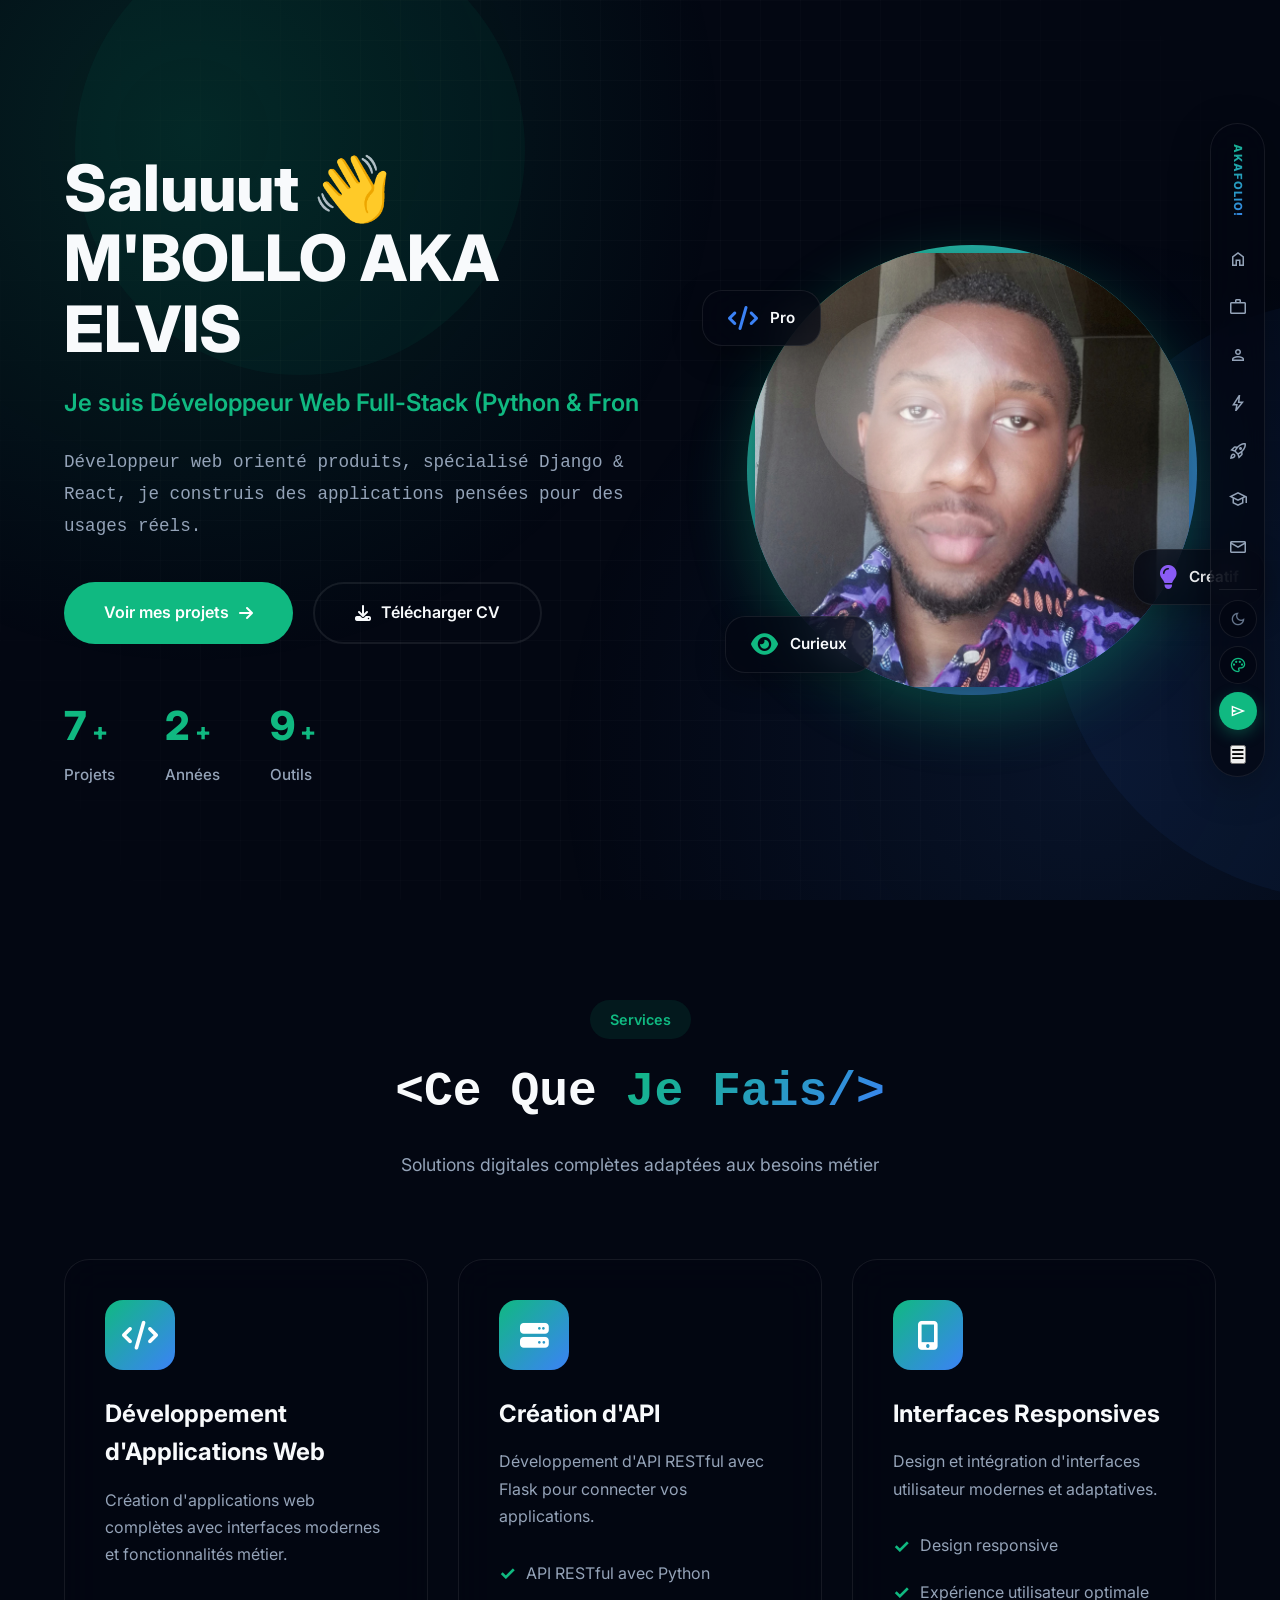
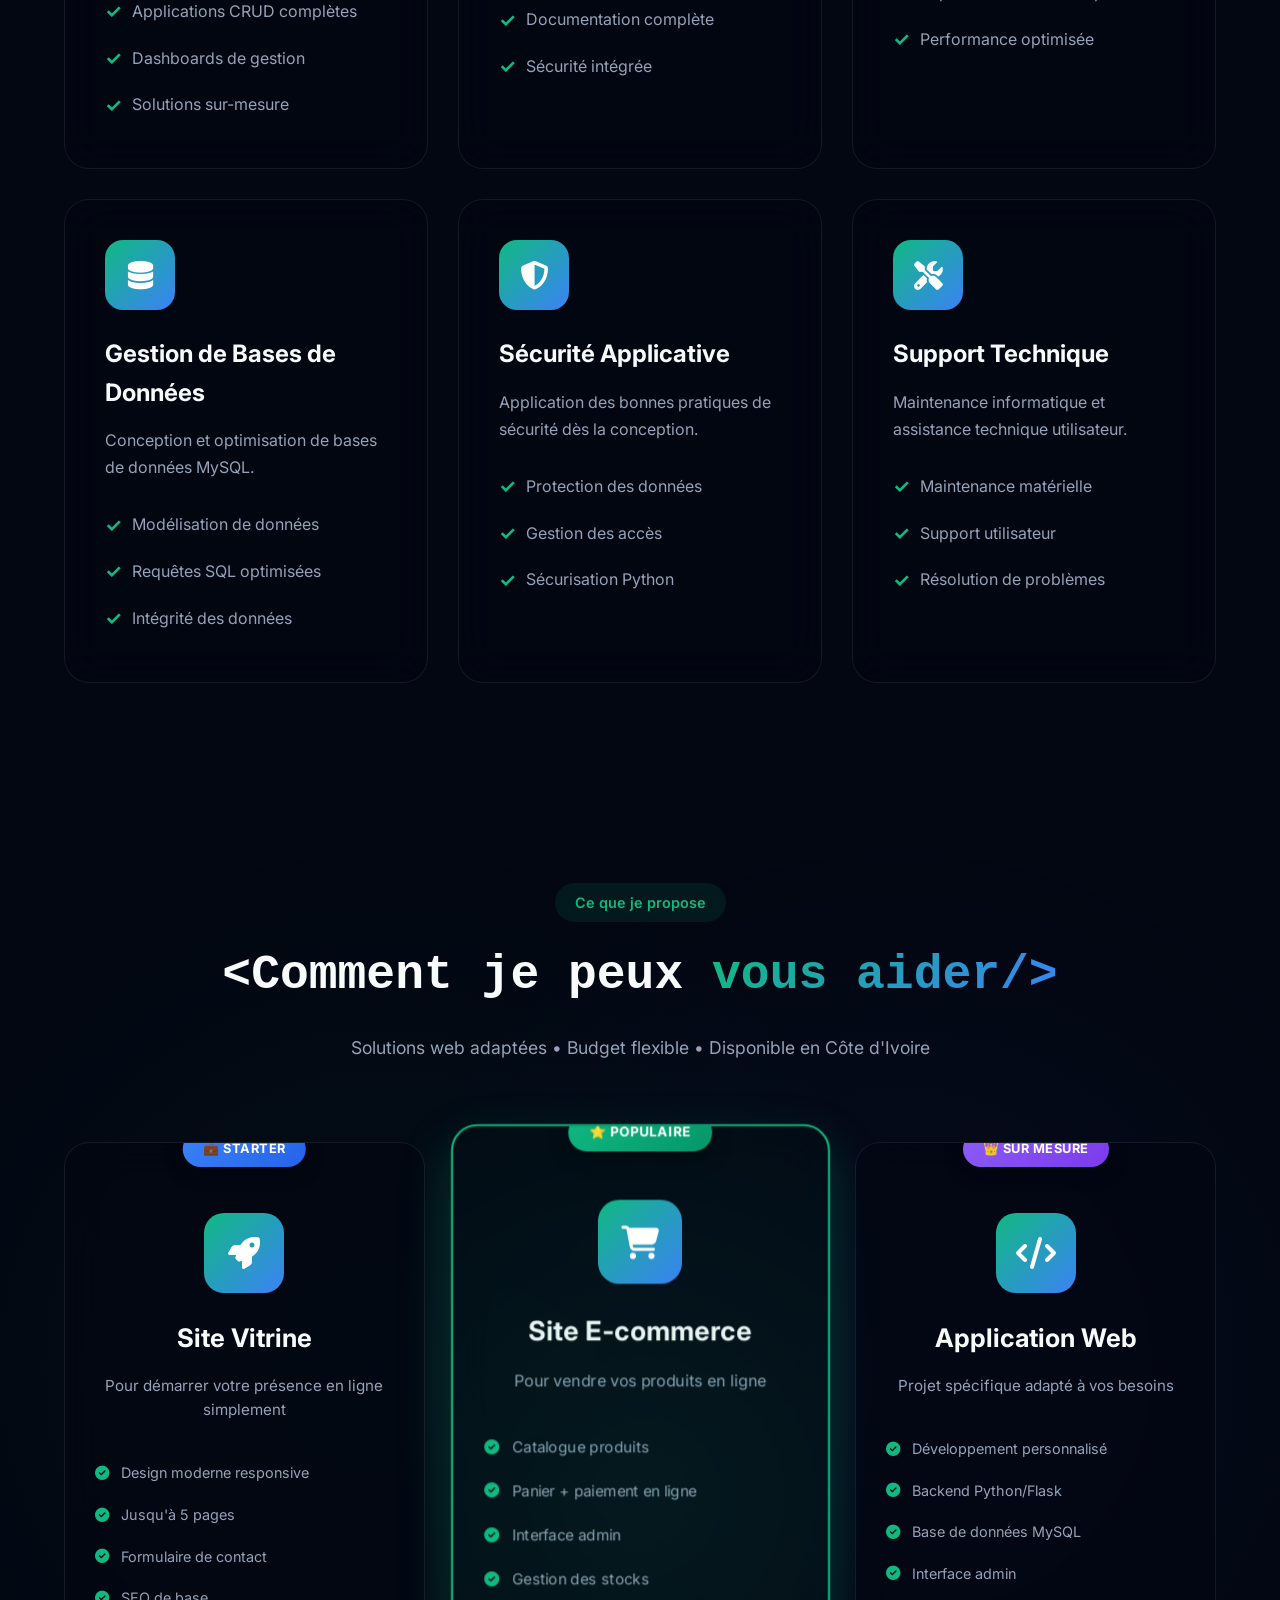
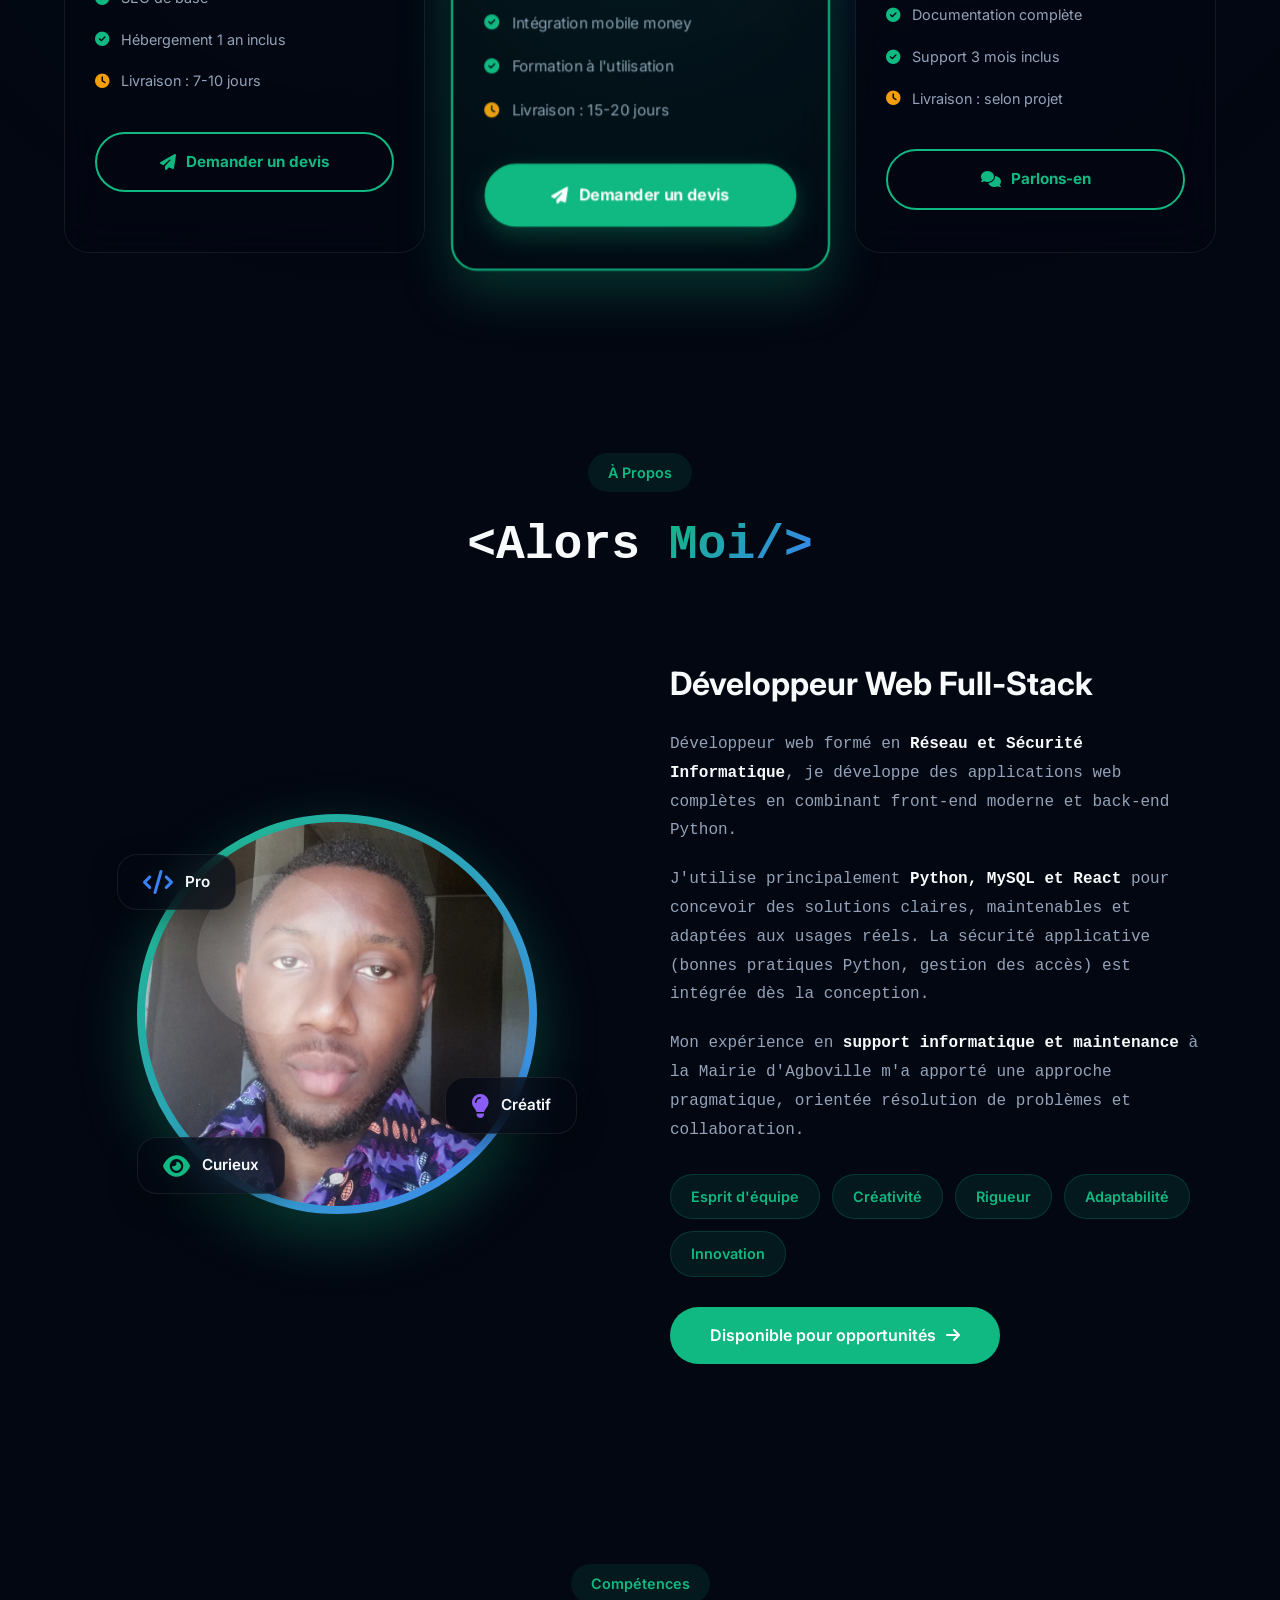
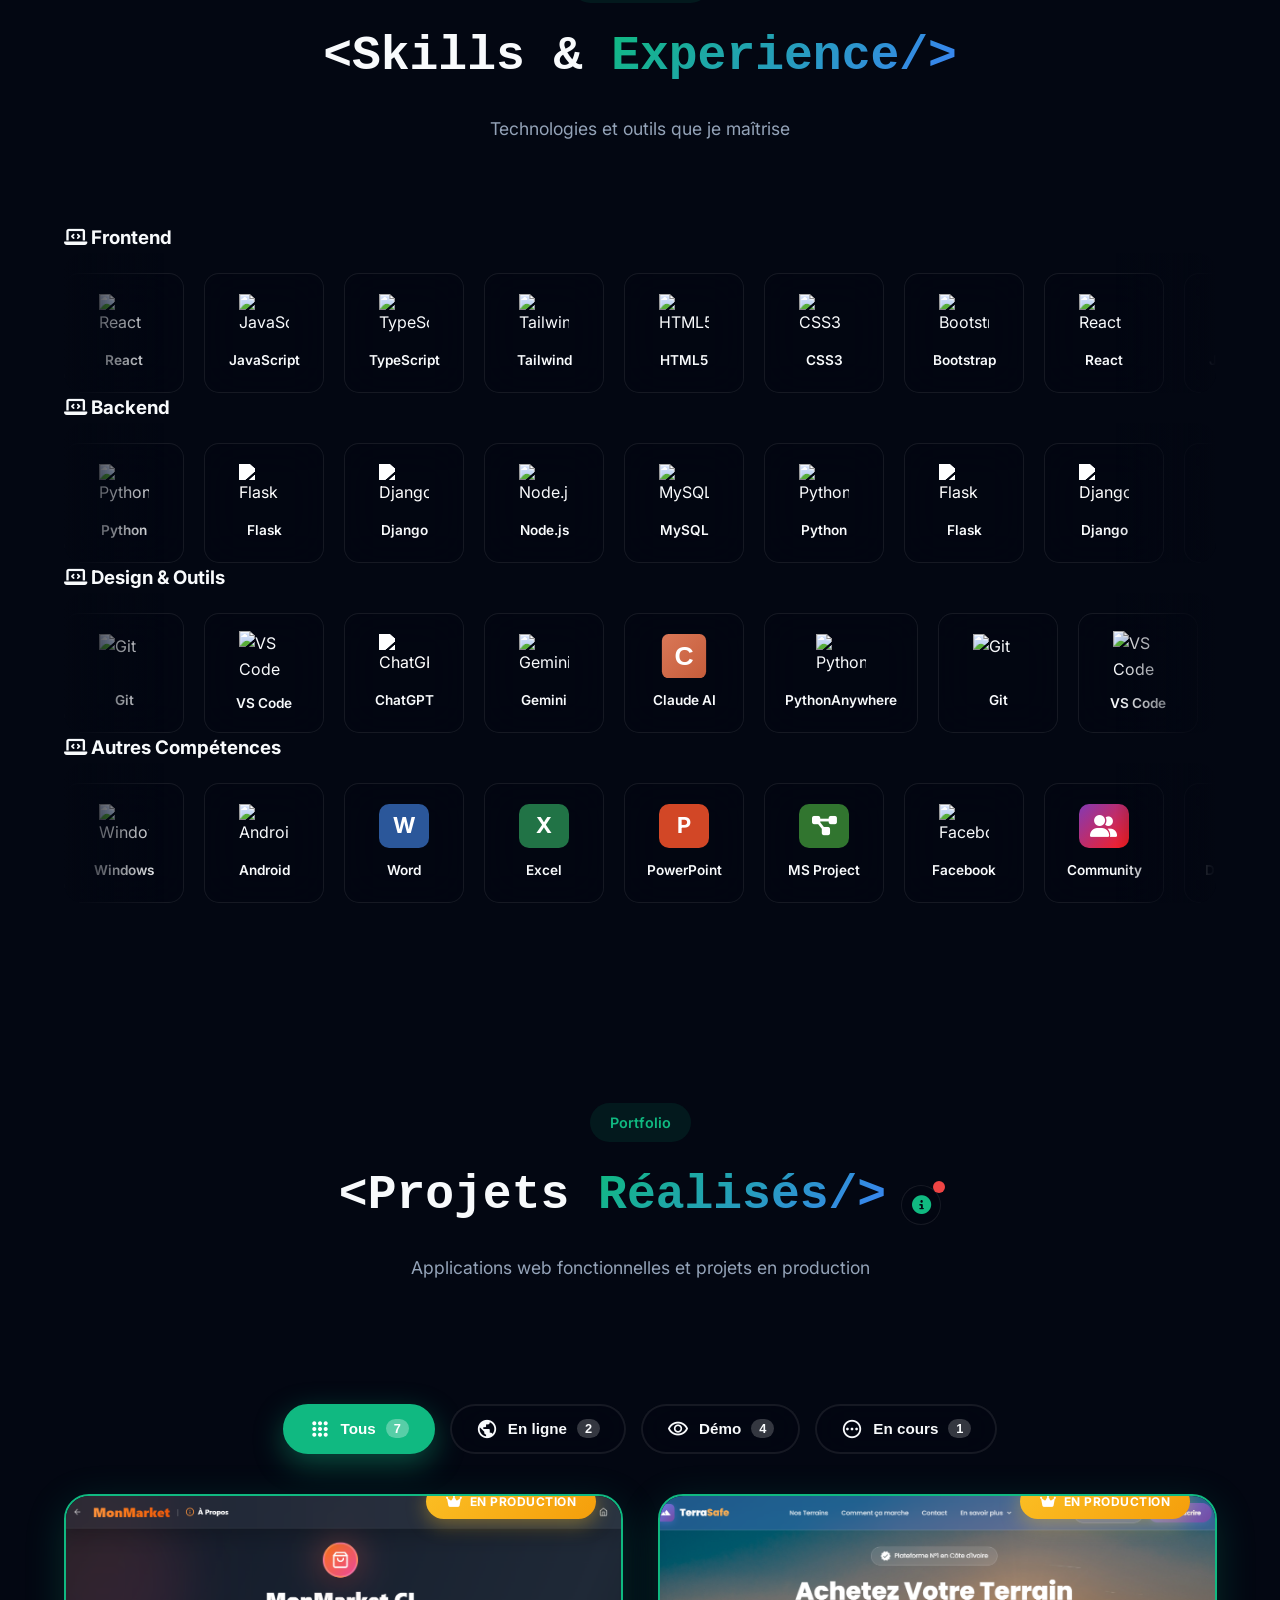
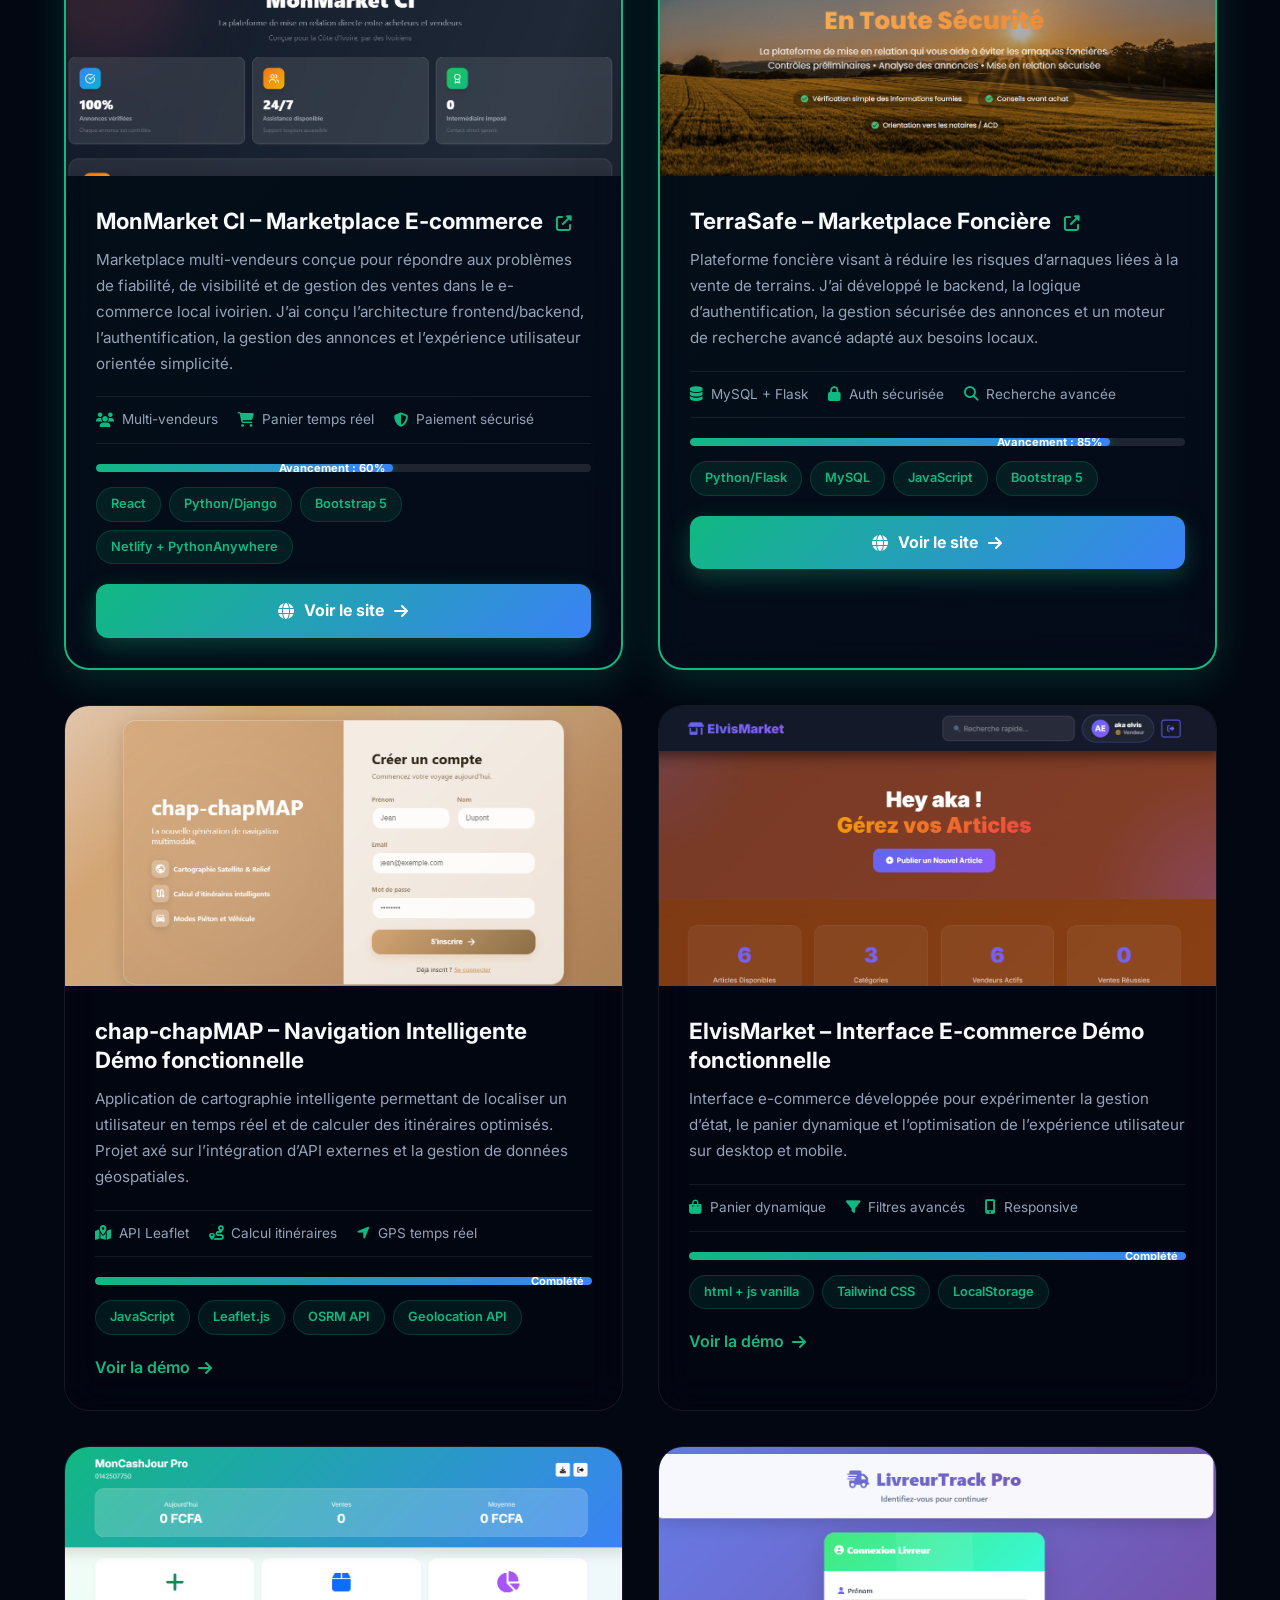
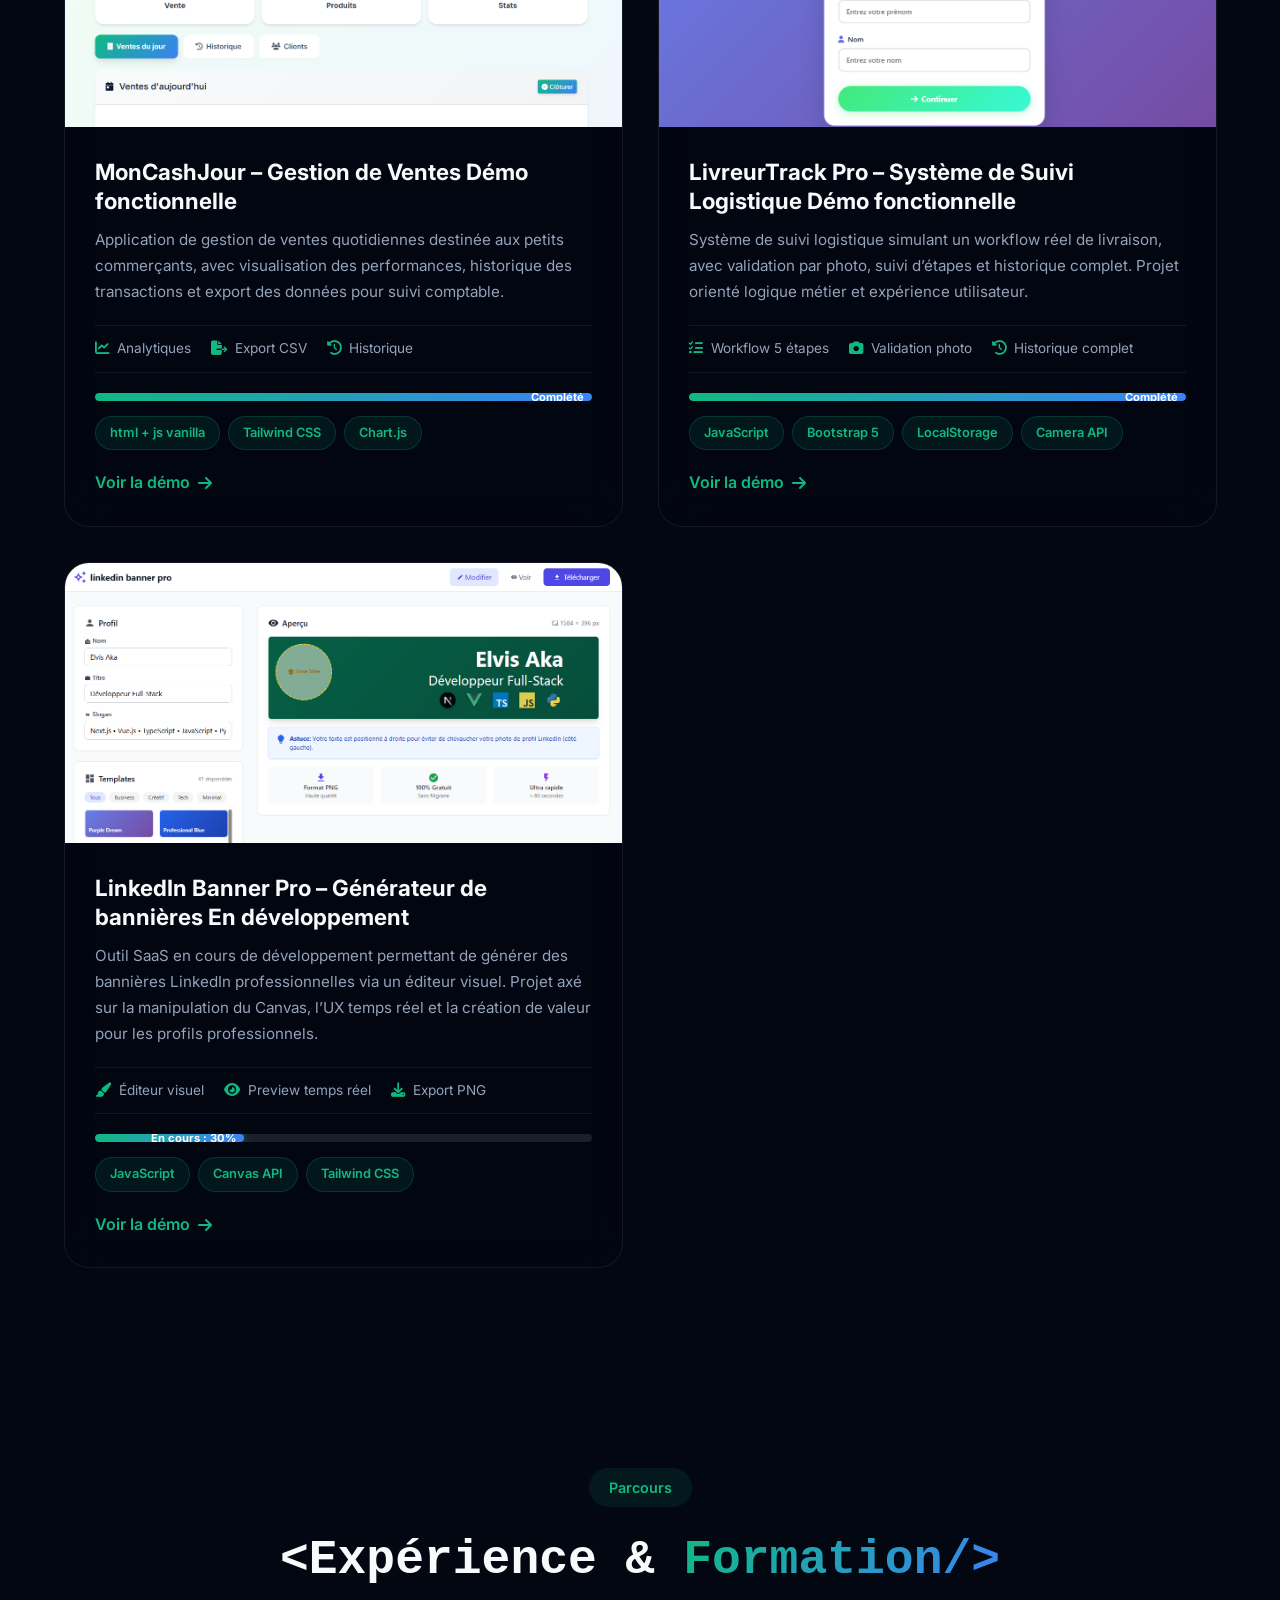
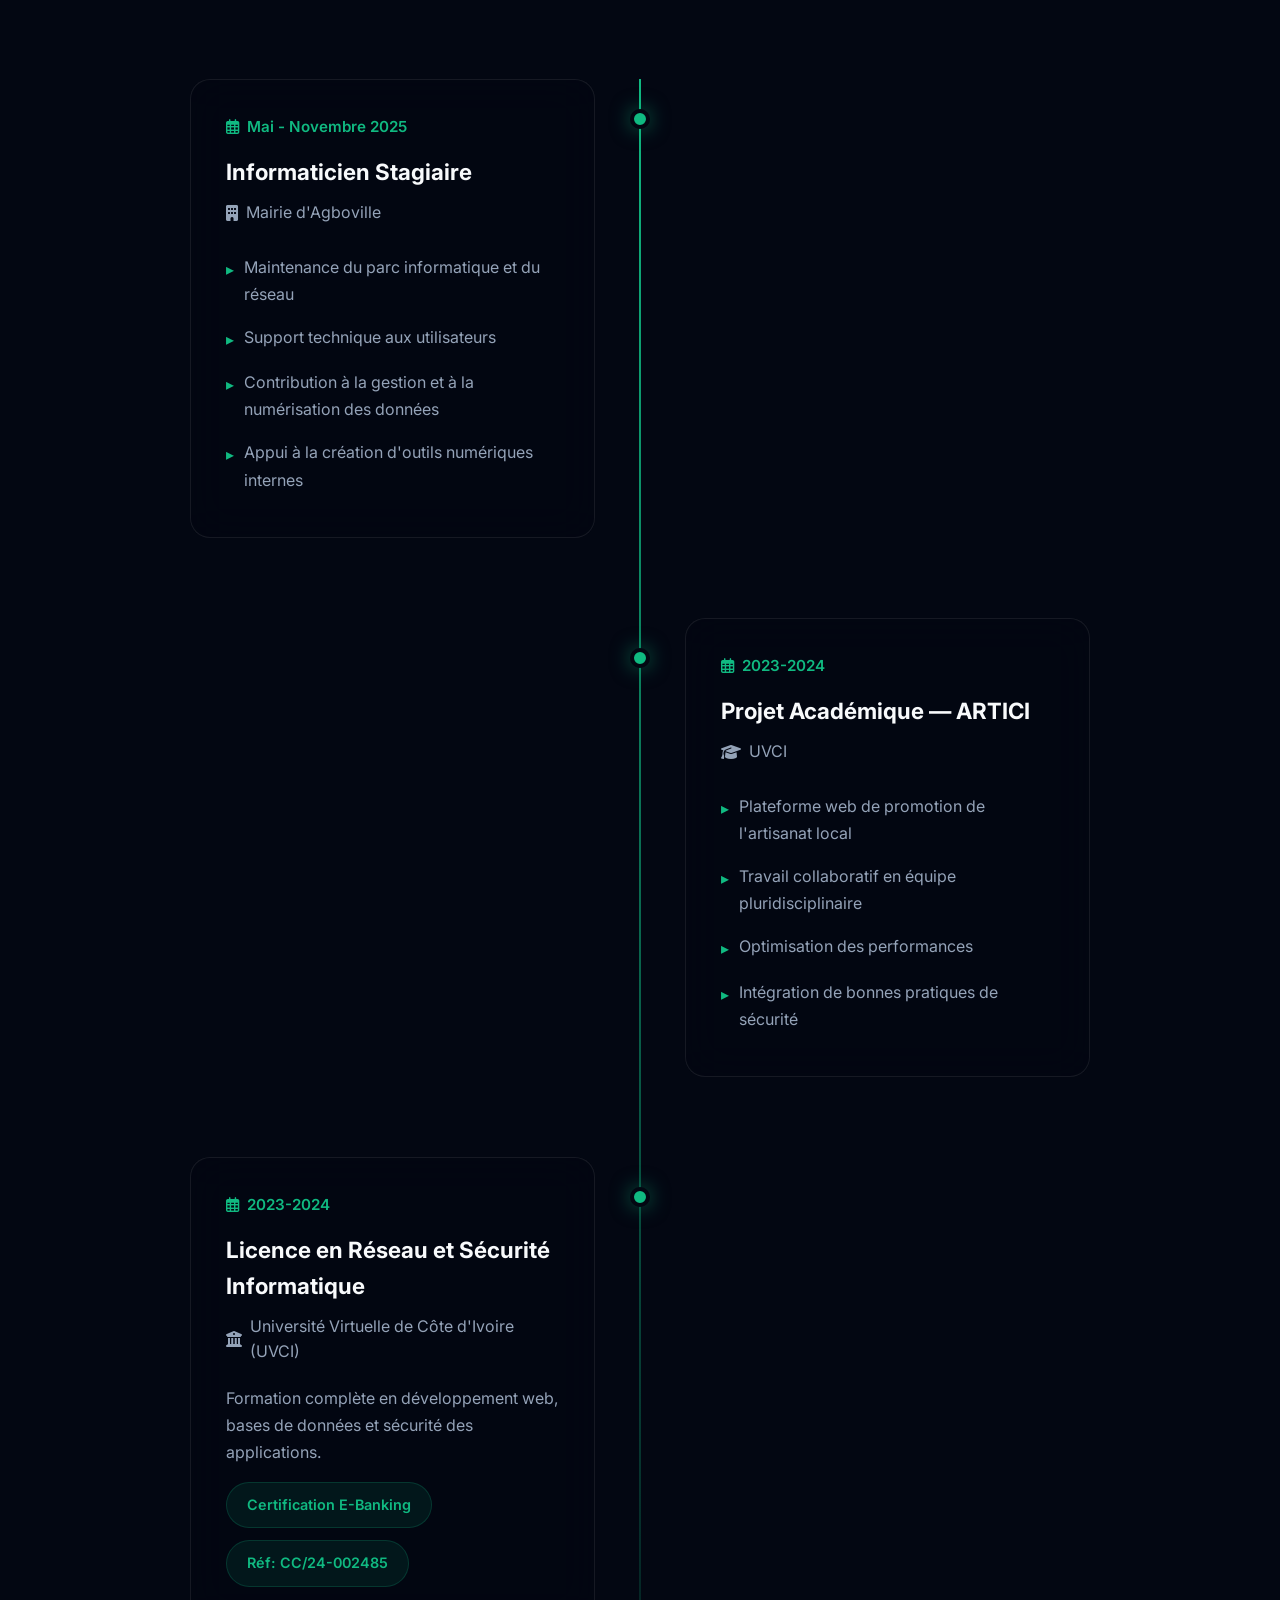
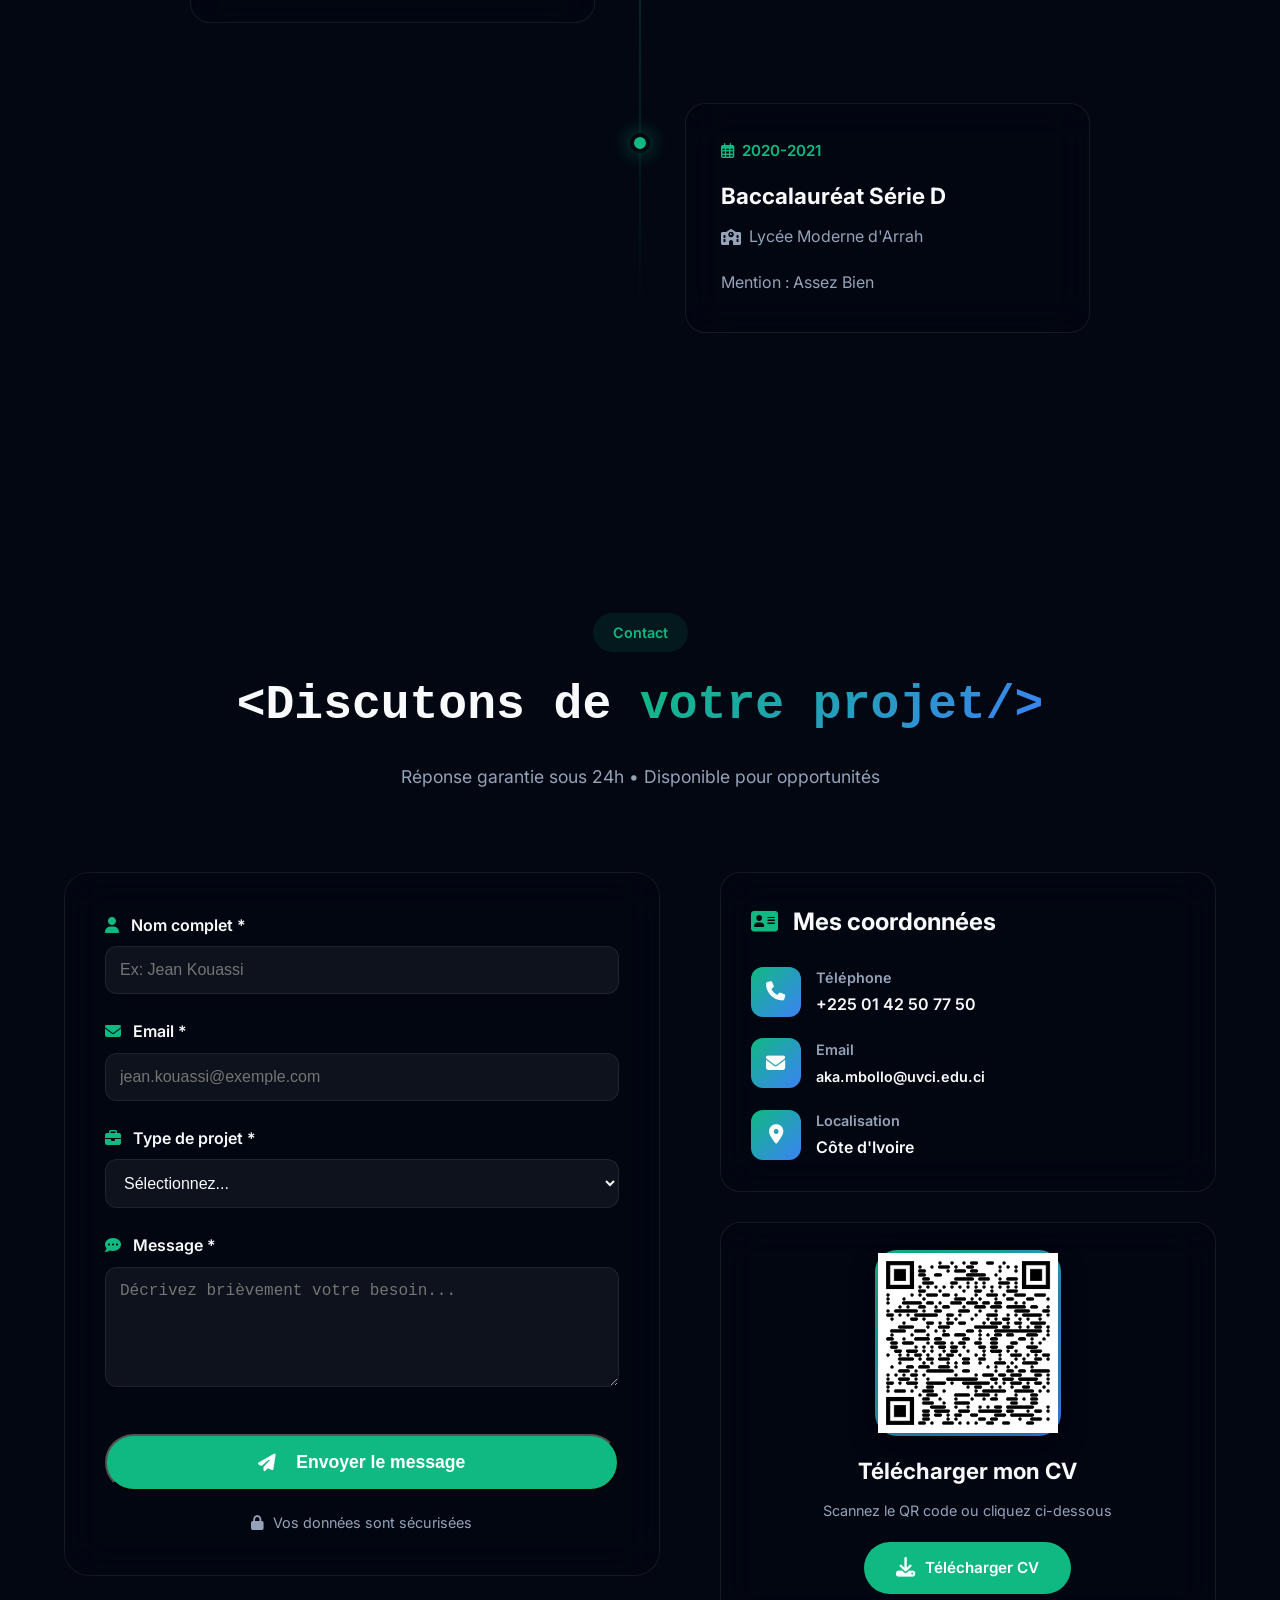
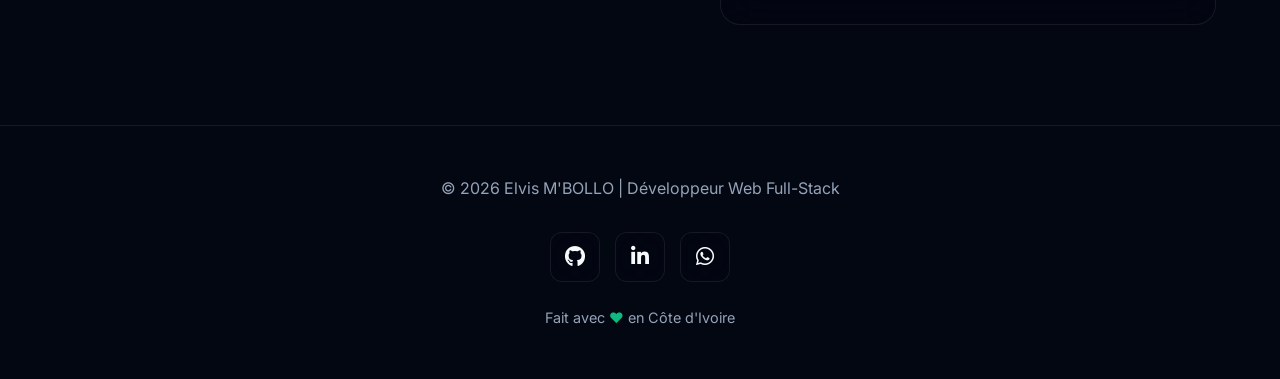
==== index.html @ 62373d78 "Add files via upload" ====
<!DOCTYPE html>
<html lang="fr">
<head>
    <meta charset="UTF-8">
    <meta name="viewport" content="width=device-width, initial-scale=1.0">

    <!-- SEO META TAGS -->
    <title>Elvis M'BOLLO | Développeur Web Python & JavaScript • Côte d'Ivoire</title>

    <meta name="description"
          content="Développeur web basé en Côte d'Ivoire, spécialisé en Python (Flask/Django), JavaScript et MySQL. Je conçois des sites web et applications modernes orientés expérience utilisateur.">

    <meta name="keywords"
          content="développeur web Côte d'Ivoire, développeur Abidjan, Python Flask, Django, JavaScript, React, MySQL, développeur web ivoirien, portfolio développeur">

    <meta name="author" content="Elvis M'BOLLO AKA">
    <meta name="robots" content="index, follow">

    <link rel="canonical" href="https://wthomasss06-stack.github.io/mon-premier-projet/">

    <!-- OPEN GRAPH (LinkedIn / Facebook) -->
    <meta property="og:title" content="Elvis M'BOLLO • Développeur Web Python & JavaScript">
    <meta property="og:description"
          content="Portfolio de Elvis M'BOLLO, développeur web basé à Abidjan. Projets, compétences et applications web modernes.">
    <meta property="og:image"
          content="https://wthomasss06-stack.github.io/mon-premier-projet/IMG_20250124_124101KK.jpg">
    <meta property="og:url"
          content="https://wthomasss06-stack.github.io/mon-premier-projet/">
    <meta property="og:type" content="website">
    <meta property="og:locale" content="fr_FR">

    <!-- TWITTER CARD -->
    <meta name="twitter:card" content="summary_large_image">
    <meta name="twitter:title" content="Elvis M'BOLLO • Développeur Web">
    <meta name="twitter:description"
          content="Développeur web Python & JavaScript basé en Côte d'Ivoire.">
    <meta name="twitter:image"
          content="https://wthomasss06-stack.github.io/mon-premier-projet/IMG_20250124_124101KK.jpg">

    <!-- FAVICON -->
    <link rel="icon" type="image/png" href="favicon.png">

    <!-- FONTS & ICONS -->
    <!-- FONTS & ICONS -->
<link rel="stylesheet"
      href="https://cdnjs.cloudflare.com/ajax/libs/font-awesome/6.4.0/css/all.min.css">
<link rel="stylesheet"
      href="https://fonts.googleapis.com/css2?family=Inter:wght@300;400;500;600;700;800&display=swap">
<!-- Google Material Icons -->
<link rel="stylesheet" 
      href="https://fonts.googleapis.com/css2?family=Material+Symbols+Outlined:opsz,wght,FILL,GRAD@20..48,100..700,0..1,-50..200" />
    <link rel="stylesheet"
          href="https://cdnjs.cloudflare.com/ajax/libs/font-awesome/6.4.0/css/all.min.css">
    <link rel="stylesheet"
          href="https://fonts.googleapis.com/css2?family=Inter:wght@300;400;500;600;700;800&display=swap">

    <link rel="stylesheet" href="styles.css">

    <!-- GOOGLE ANALYTICS -->
    <script async src="https://www.googletagmanager.com/gtag/js?id=G-03KYKKMT0R"></script>
    <script>
      window.dataLayer = window.dataLayer || [];
      function gtag(){dataLayer.push(arguments);}
      gtag('js', new Date());
      gtag('config', 'G-03KYKKMT0R');
    </script>

    <!-- SCHEMA.ORG PERSON (CLEAN & SAFE) -->
    <script type="application/ld+json">
    {
      "@context": "https://schema.org",
      "@type": "Person",
      "name": "Elvis M'BOLLO AKA",
      "jobTitle": "Développeur Web",
      "description": "Développeur web basé en Côte d'Ivoire, spécialisé en Python, JavaScript et bases de données.",
      "url": "https://wthomasss06-stack.github.io/mon-premier-projet/",
      "image": "https://wthomasss06-stack.github.io/mon-premier-projet/IMG_20250124_124101KK.jpg",
      "address": {
        "@type": "PostalAddress",
        "addressLocality": "Abidjan",
        "addressCountry": "CI"
      },
      "sameAs": [
        "https://github.com/wthomasss06-stack",
        "https://www.linkedin.com/in/aka-m-bollo-60a1b1340"
      ],
      "knowsAbout": [
        "Python",
        "Flask",
        "Django",
        "JavaScript",
        "React",
        "MySQL",
        "HTML5",
        "CSS3",
        "Bootstrap",
        "Tailwind CSS",
        "Git",
        "Développement Web"
      ],
      "alumniOf": {
        "@type": "EducationalOrganization",
        "name": "Université Virtuelle de Côte d'Ivoire"
      }
    }
    </script>

</head>

<body>
    <!-- Loader -->
<div class="page-loader">
    <div class="loader-content">
        <div class="loader-logo">
            <span class="loader-text">&lt;BIENVENU(E)!/&gt;</span>
        </div>
        <div class="loader-bar">
            <div class="loader-progress"></div>
        </div>
        <p class="loader-message">Chargement du portfolio...</p>
    </div>
</div>

<!-- Bouton Retour en Haut -->
<button class="scroll-top-btn" id="rocketBtn">
    <i class="fas fa-rocket"></i>
    <div class="rocket-fire-container">
        <div class="fire-main"></div>
        <div class="fire-spark"></div>
    </div>
</button>
    <!-- Navbar Verticale -->
<nav class="navbar-vertical">
    <div class="logo">AKAFOLIO!</div>
    
    <ul class="nav-links-vertical" id="navLinks">
        <li>
            <a href="#home" class="active" title="Accueil">
                <span class="material-symbols-outlined">home</span>
            </a>
        </li>
        <li>
            <a href="#services" title="Services">
                <span class="material-symbols-outlined">work</span>
            </a>
        </li>
        <li>
            <a href="#about" title="À Propos">
                <span class="material-symbols-outlined">person</span>
            </a>
        </li>
        <li>
            <a href="#skills" title="Compétences">
                <span class="material-symbols-outlined">bolt</span>
            </a>
        </li>
        <li>
            <a href="#projects" title="Projets">
                <span class="material-symbols-outlined">rocket_launch</span>
            </a>
        </li>
        <li>
            <a href="#experience" title="Expérience">
                <span class="material-symbols-outlined">school</span>
            </a>
        </li>
        <li>
            <a href="#contact" title="Contact">
                <span class="material-symbols-outlined">mail</span>
            </a>
        </li>
    </ul>

    <div class="nav-actions-vertical">
        <!-- Menu déroulant pour les modes de thème -->
        <div class="theme-mode-wrapper">
            <button id="theme-mode-toggle" class="theme-btn-vertical" title="Changer le mode d'affichage">
                <span class="material-symbols-outlined">light_mode</span>
            </button>
            <div class="theme-mode-menu-vertical" id="themeModeMenu">
                <div class="theme-mode-option" data-mode="0">
                    <span class="material-symbols-outlined">dark_mode</span>
                    <span>Sombre</span>
                </div>
                
                <div class="theme-mode-option" data-mode="2">
                    <span class="material-symbols-outlined">water_drop</span>
                    <span>Glass Clair</span>
                </div>
                
            </div>
        </div>

        <!-- Menu de sélection de couleur -->
        <div class="color-picker-wrapper">
            <button id="color-theme-toggle" class="theme-btn-vertical" title="Changer la couleur d'accent">
                <span class="material-symbols-outlined">palette</span>
            </button>
            <div class="color-picker-menu-vertical" id="colorPickerMenu">
                <div class="color-option active" data-theme="0">
                    <div class="color-preview" style="background: #10b981;"></div>
                    <span class="material-symbols-outlined" style="color: #10b981;">eco</span>
                    <span>Vert</span>
                </div>
                <div class="color-option" data-theme="1">
                    <div class="color-preview" style="background: #8b5cf6;"></div>
                    <span class="material-symbols-outlined" style="color: #8b5cf6;">favorite</span>
                    <span>Violet</span>
                </div>
            </div>
        </div>
        
        <a href="#contact" class="btn-cta-vertical">
            <span class="material-symbols-outlined">send</span>
        </a>
    </div>
    <button class="mobile-menu-toggle" onclick="toggleMenu()">
        <i class="fas fa-bars"></i>
    </button>
</nav>
    


    <!-- Hero Section -->
    <section id="home" class="hero">
        <div class="hero-container">
            <div class="hero-content">
                <h1>Saluuut <span class="wave">👋</span><br>M'BOLLO AKA ELVIS</h1>
                <p class="hero-subtitle">Je suis <span id="typing-text"></span></p>
                <p class="hero-description">
                    Développeur web orienté produits, spécialisé Django & React, je construis des applications pensées pour des usages réels.
                </p>
                <div class="hero-buttons">
                    <a href="#projects" class="btn-primary">
                        Voir mes projets
                        <i class="fas fa-arrow-right"></i>
                    </a>
                    <a href="#cv" class="btn-secondary">
                        <i class="fas fa-download"></i>
                        Télécharger CV
                    </a>
                </div>
                <!-- Dans la section hero, remplace les stats existantes -->
<div class="hero-stats">
    <div class="stat-item">
        <div class="stat-number" data-target="7">0<span>+</span></div>
        <div class="stat-label">Projets</div>
    </div>
    <div class="stat-item">
        <div class="stat-number" data-target="2">0<span>+</span></div>
        <div class="stat-label">Années</div>
    </div>
    <div class="stat-item">
        <div class="stat-number" data-target="9">0<span>+</span></div>
        <div class="stat-label">Outils</div>
    </div>
</div>
            </div>
            <div class="hero-image">
    <div class="hero-image-wrapper">
        <div class="animated-bubble">
            <img src="IMG_20250124_124101KK.jpg" alt="Elvis M'Bollo">
            <div class="bubble-shine"></div>
        </div>
        <div class="floating-badge badge-professional">
            <i class="fas fa-code"></i>
            <span>Pro</span>
        </div>
        <div class="floating-badge badge-creative">
            <i class="fas fa-lightbulb"></i>
            <span>Créatif</span>
        </div>
        <div class="floating-badge badge-experience">
            <i class="fas fa-eye"></i>
            <span>Curieux</span>
        </div>
    </div>
</div>
        </div>
    </section>

    <!-- Services Section -->
    <section id="services">
        <div class="section-header">
            <span class="section-tag">Services</span>
            <h2 class="section-title">&lt;Ce Que <span class="highlight">Je Fais/&gt;</span></h2>
            <p class="section-description">
                Solutions digitales complètes adaptées aux besoins métier
            </p>
        </div>
        <div class="services-grid">
            <div class="service-card">
                <div class="service-icon">
                    <i class="fas fa-code"></i>
                </div>
                <h3 class="service-title">Développement d'Applications Web</h3>
                <p class="service-description">
                    Création d'applications web complètes avec interfaces modernes et fonctionnalités métier.
                </p>
                <ul class="service-features">
                    <li>Applications CRUD complètes</li>
                    <li>Dashboards de gestion</li>
                    <li>Solutions sur-mesure</li>
                </ul>
            </div>

            <div class="service-card">
                <div class="service-icon">
                    <i class="fas fa-server"></i>
                </div>
                <h3 class="service-title">Création d'API</h3>
                <p class="service-description">
                    Développement d'API RESTful avec Flask pour connecter vos applications.
                </p>
                <ul class="service-features">
                    <li>API RESTful avec Python</li>
                    <li>Documentation complète</li>
                    <li>Sécurité intégrée</li>
                </ul>
            </div>

            <div class="service-card">
                <div class="service-icon">
                    <i class="fas fa-mobile-alt"></i>
                </div>
                <h3 class="service-title">Interfaces Responsives</h3>
                <p class="service-description">
                    Design et intégration d'interfaces utilisateur modernes et adaptatives.
                </p>
                <ul class="service-features">
                    <li>Design responsive</li>
                    <li>Expérience utilisateur optimale</li>
                    <li>Performance optimisée</li>
                </ul>
            </div>

            <div class="service-card">
                <div class="service-icon">
                    <i class="fas fa-database"></i>
                </div>
                <h3 class="service-title">Gestion de Bases de Données</h3>
                <p class="service-description">
                    Conception et optimisation de bases de données MySQL.
                </p>
                <ul class="service-features">
                    <li>Modélisation de données</li>
                    <li>Requêtes SQL optimisées</li>
                    <li>Intégrité des données</li>
                </ul>
            </div>

            <div class="service-card">
                <div class="service-icon">
                    <i class="fas fa-shield-alt"></i>
                </div>
                <h3 class="service-title">Sécurité Applicative</h3>
                <p class="service-description">
                    Application des bonnes pratiques de sécurité dès la conception.
                </p>
                <ul class="service-features">
                    <li>Protection des données</li>
                    <li>Gestion des accès</li>
                    <li>Sécurisation Python</li>
                </ul>
            </div>

            <div class="service-card">
                <div class="service-icon">
                    <i class="fas fa-tools"></i>
                </div>
                <h3 class="service-title">Support Technique</h3>
                <p class="service-description">
                    Maintenance informatique et assistance technique utilisateur.
                </p>
                <ul class="service-features">
                    <li>Maintenance matérielle</li>
                    <li>Support utilisateur</li>
                    <li>Résolution de problèmes</li>
                </ul>
            </div>
        </div>
    </section>

    <!-- SECTION PRICING - OFFRES DE SERVICES -->
<section id="pricing">
    <div class="section-header">
        <span class="section-tag">Ce que je propose</span>
        <h2 class="section-title">&lt;Comment je peux <span class="highlight">vous aider/&gt;</span></h2>
        <p class="section-description">
            Solutions web adaptées • Budget flexible • Disponible en Côte d'Ivoire
        </p>
    </div>

    <div class="pricing-grid">
        
        <!-- PACK STARTER -->
        <div class="pricing-card">
            <div class="pricing-badge badge-starter">
                💼 STARTER
            </div>
            <div class="pricing-icon">
                <i class="fas fa-rocket"></i>
            </div>
            <h3 class="pricing-title">Site Vitrine</h3>
            
            <p class="pricing-description">
                Pour démarrer votre présence en ligne simplement
            </p>
            
            <ul class="pricing-features">
                <li><i class="fas fa-check-circle"></i> Design moderne responsive</li>
                <li><i class="fas fa-check-circle"></i> Jusqu'à 5 pages</li>
                <li><i class="fas fa-check-circle"></i> Formulaire de contact</li>
                <li><i class="fas fa-check-circle"></i> SEO de base</li>
                <li><i class="fas fa-check-circle"></i> Hébergement 1 an inclus</li>
                <li><i class="fas fa-clock"></i> Livraison : 7-10 jours</li>
            </ul>
            
            <div class="pricing-cta">
                <a href="#contact" class="btn-pricing">
                    <i class="fas fa-paper-plane"></i>
                    Demander un devis
                </a>
            </div>
        </div>

        <!-- PACK PRO (POPULAIRE) -->
        <div class="pricing-card pricing-card-popular">
            <div class="pricing-badge badge-popular">
                ⭐ POPULAIRE
            </div>
            <div class="popular-glow"></div>
            <div class="pricing-icon">
                <i class="fas fa-shopping-cart"></i>
            </div>
            <h3 class="pricing-title">Site E-commerce</h3>
            
            <p class="pricing-description">
                Pour vendre vos produits en ligne
            </p>
            
            <ul class="pricing-features">
                <li><i class="fas fa-check-circle"></i> Catalogue produits</li>
                <li><i class="fas fa-check-circle"></i> Panier + paiement en ligne</li>
                <li><i class="fas fa-check-circle"></i> Interface admin</li>
                <li><i class="fas fa-check-circle"></i> Gestion des stocks</li>
                <li><i class="fas fa-check-circle"></i> Intégration mobile money</li>
                <li><i class="fas fa-check-circle"></i> Formation à l'utilisation</li>
                <li><i class="fas fa-clock"></i> Livraison : 15-20 jours</li>
            </ul>
            
            <div class="pricing-cta">
                <a href="#contact" class="btn-pricing btn-pricing-popular">
                    <i class="fas fa-paper-plane"></i>
                    Demander un devis
                </a>
            </div>
        </div>

        <!-- PACK PREMIUM -->
        <div class="pricing-card">
            <div class="pricing-badge badge-premium">
                👑 SUR MESURE
            </div>
            <div class="pricing-icon">
                <i class="fas fa-code"></i>
            </div>
            <h3 class="pricing-title">Application Web</h3>
            
            <p class="pricing-description">
                Projet spécifique adapté à vos besoins
            </p>
            
            <ul class="pricing-features">
                <li><i class="fas fa-check-circle"></i> Développement personnalisé</li>
                <li><i class="fas fa-check-circle"></i> Backend Python/Flask</li>
                <li><i class="fas fa-check-circle"></i> Base de données MySQL</li>
                <li><i class="fas fa-check-circle"></i> Interface admin</li>
                <li><i class="fas fa-check-circle"></i> Documentation complète</li>
                <li><i class="fas fa-check-circle"></i> Support 3 mois inclus</li>
                <li><i class="fas fa-clock"></i> Livraison : selon projet</li>
            </ul>
            
            <div class="pricing-cta">
                <a href="#contact" class="btn-pricing">
                    <i class="fas fa-comments"></i>
                    Parlons-en
                </a>
            </div>
        </div>
        
    </div>
</section>

    <!-- About Section -->
<section id="about">
    <div class="section-header">
        <span class="section-tag">À Propos</span>
        <h2 class="section-title">&lt;Alors <span class="highlight">Moi/&gt;</span></h2>
    </div>
    <div class="about-grid">
        <div class="about-images">
            <div class="hero-image-wrapper">
                <div class="animated-bubble">
                    <img src="IMG_20250124_124101KK.jpg" alt="Elvis M'Bollo">
                    <div class="bubble-shine"></div>
                </div>
                <div class="floating-badge badge-professional">
                    <i class="fas fa-code"></i>
                    <span>Pro</span>
                </div>
                <div class="floating-badge badge-creative">
                    <i class="fas fa-lightbulb"></i>
                    <span>Créatif</span>
                </div>
                <div class="floating-badge badge-experience">
                    <i class="fas fa-eye"></i>
                    <span>Curieux</span>
                </div>
            </div>
        </div>
        <div class="about-content">
            <h3>Développeur Web Full-Stack </h3>
            <p>
                Développeur web formé en <strong>Réseau et Sécurité Informatique</strong>, je développe des applications web complètes en combinant front-end moderne et back-end Python.
            </p>
            <p>
                J'utilise principalement <strong>Python, MySQL et React</strong> pour concevoir des solutions claires, maintenables et adaptées aux usages réels. La sécurité applicative (bonnes pratiques Python, gestion des accès) est intégrée dès la conception.
            </p>
            <p>
                Mon expérience en <strong>support informatique et maintenance</strong> à la Mairie d'Agboville m'a apporté une approche pragmatique, orientée résolution de problèmes et collaboration.
            </p>
            <div class="skills-tags">
                <span class="skill-tag">Esprit d'équipe</span>
                <span class="skill-tag">Créativité</span>
                <span class="skill-tag">Rigueur</span>
                <span class="skill-tag">Adaptabilité</span>
                <span class="skill-tag">Innovation</span>
            </div>
            <div style="margin-top: 30px;">
                <a href="#contact" class="btn-primary">
                    Disponible pour opportunités
                    <i class="fas fa-arrow-right"></i>
                </a>
            </div>
        </div>
    </div>
</section>

    <section id="skills">
    <div class="section-header">
        <span class="section-tag">Compétences</span>
        <h2 class="section-title">&lt;Skills & <span class="highlight">Experience/&gt;</span></h2>
        <p class="section-description">Technologies et outils que je maîtrise</p>
    </div>

    <!-- Barre 1 : Frontend - Défile vers la gauche -->
    <div class="skill-category-wrapper">
        <h3 class="skill-category-title">
            <i class="fas fa-laptop-code"></i>     Frontend
        </h3>
        <div class="skill-category">
            <div class="skill-logos">
                <div class="skill-logo-item">
                    <img src="https://cdn.jsdelivr.net/gh/devicons/devicon/icons/react/react-original.svg" alt="React">
                    <span>React</span>
                </div>
                <div class="skill-logo-item">
                    <img src="https://cdn.jsdelivr.net/gh/devicons/devicon/icons/javascript/javascript-original.svg" alt="JavaScript">
                    <span>JavaScript</span>
                </div>
                <div class="skill-logo-item">
                    <img src="https://cdn.jsdelivr.net/gh/devicons/devicon/icons/typescript/typescript-original.svg" alt="TypeScript">
                    <span>TypeScript</span>
                </div>
                <div class="skill-logo-item">
                    <img src="https://cdn.jsdelivr.net/gh/devicons/devicon/icons/tailwindcss/tailwindcss-original.svg" alt="Tailwind">
                    <span>Tailwind</span>
                </div>
                <div class="skill-logo-item">
                    <img src="https://cdn.jsdelivr.net/gh/devicons/devicon/icons/html5/html5-original.svg" alt="HTML5">
                    <span>HTML5</span>
                </div>
                <div class="skill-logo-item">
                    <img src="https://cdn.jsdelivr.net/gh/devicons/devicon/icons/css3/css3-original.svg" alt="CSS3">
                    <span>CSS3</span>
                </div>
                <div class="skill-logo-item">
                    <img src="https://cdn.jsdelivr.net/gh/devicons/devicon/icons/bootstrap/bootstrap-original.svg" alt="Bootstrap">
                    <span>Bootstrap</span>
                </div>
            </div>
        </div>
    </div>

    <!-- Barre 2 : Backend - Défile vers la droite -->
    <div class="skill-category-wrapper">
        <h3 class="skill-category-title">
            <i class="fas fa-laptop-code"></i> Backend
        </h3>
        <div class="skill-category">
            <div class="skill-logos">
                <div class="skill-logo-item">
                    <img src="https://cdn.jsdelivr.net/gh/devicons/devicon/icons/python/python-original.svg" alt="Python">
                    <span>Python</span>
                </div>
                <div class="skill-logo-item">
                    <img src="https://cdn.jsdelivr.net/gh/devicons/devicon/icons/flask/flask-original.svg" alt="Flask" style="filter: brightness(0) invert(1);">
                    <span>Flask</span>
                </div>
                <div class="skill-logo-item">
                    <img src="https://cdn.jsdelivr.net/gh/devicons/devicon/icons/django/django-plain.svg" alt="Django" style="filter: brightness(0) invert(1);">
                    <span>Django</span>
                </div>
                <div class="skill-logo-item">
                    <img src="https://cdn.jsdelivr.net/gh/devicons/devicon/icons/nodejs/nodejs-original.svg" alt="Node.js">
                    <span>Node.js</span>
                </div>
                <div class="skill-logo-item">
                    <img src="https://cdn.jsdelivr.net/gh/devicons/devicon/icons/mysql/mysql-original.svg" alt="MySQL">
                    <span>MySQL</span>
                </div>
            </div>
        </div>
    </div>

    <!-- Barre 3 : Design & Tools - Défile vers la gauche -->
    <div class="skill-category-wrapper">
        <h3 class="skill-category-title">
            <i class="fas fa-laptop-code"></i> Design & Outils
        </h3>
        <div class="skill-category">
            <div class="skill-logos">
                <div class="skill-logo-item">
                    <img src="https://cdn.jsdelivr.net/gh/devicons/devicon/icons/git/git-original.svg" alt="Git">
                    <span>Git</span>
                </div>
                <div class="skill-logo-item">
                    <img src="https://cdn.jsdelivr.net/gh/devicons/devicon/icons/vscode/vscode-original.svg" alt="VS Code">
                    <span>VS Code</span>
                </div>
                <div class="skill-logo-item">
                    <img src="https://upload.wikimedia.org/wikipedia/commons/4/4d/OpenAI_Logo.svg" alt="ChatGPT" style="filter: brightness(0) invert(1); width: 50px; height: 50px;">
                    <span>ChatGPT</span>
                </div>
                <div class="skill-logo-item">
                    <img src="https://www.gstatic.com/lamda/images/gemini_sparkle_v002_d4735304ff6292a690345.svg" alt="Gemini" style="width: 50px; height: 50px;">
                    <span>Gemini</span>
                </div>
                <div class="skill-logo-item">
                    <svg viewBox="0 0 200 200" style="width: 50px; height: 50px;">
                        <rect width="200" height="200" rx="30" fill="url(#claudeGradient)"/>
                        <defs>
                            <linearGradient id="claudeGradient" x1="0%" y1="0%" x2="100%" y2="100%">
                                <stop offset="0%" style="stop-color:#D97757;stop-opacity:1" />
                                <stop offset="100%" style="stop-color:#C65D3B;stop-opacity:1" />
                            </linearGradient>
                        </defs>
                        <text x="100" y="140" font-family="Arial, sans-serif" font-size="120" font-weight="bold" fill="white" text-anchor="middle">C</text>
                    </svg>
                    <span>Claude AI</span>
                </div>
                <div class="skill-logo-item">
                    <img src="https://www.pythonanywhere.com/static/anywhere/images/PA-logo.svg" alt="PythonAnywhere" style="width: 50px; height: 50px;">
                    <span>PythonAnywhere</span>
                </div>
            </div>
        </div>
    </div>

    <!-- Barre 4 : Autres Compétences - Défile vers la droite -->
    <div class="skill-category-wrapper">
        <h3 class="skill-category-title">
            <i class="fas fa-laptop-code"></i> Autres Compétences
        </h3>
        <div class="skill-category">
            <div class="skill-logos">
                <div class="skill-logo-item">
                    <img src="https://cdn.jsdelivr.net/gh/devicons/devicon/icons/windows8/windows8-original.svg" alt="Windows">
                    <span>Windows</span>
                </div>
                <div class="skill-logo-item">
                    <img src="https://cdn.jsdelivr.net/gh/devicons/devicon/icons/android/android-original.svg" alt="Android">
                    <span>Android</span>
                </div>
                <div class="skill-logo-item">
                    <div style="width: 50px; height: 50px; background: #2B579A; border-radius: 10px; display: flex; align-items: center; justify-content: center;">
                        <span style="color: white; font-size: 22px; font-weight: bold;">W</span>
                    </div>
                    <span>Word</span>
                </div>
                <div class="skill-logo-item">
                    <div style="width: 50px; height: 50px; background: #217346; border-radius: 10px; display: flex; align-items: center; justify-content: center;">
                        <span style="color: white; font-size: 22px; font-weight: bold;">X</span>
                    </div>
                    <span>Excel</span>
                </div>
                <div class="skill-logo-item">
                    <div style="width: 50px; height: 50px; background: #D24726; border-radius: 10px; display: flex; align-items: center; justify-content: center;">
                        <span style="color: white; font-size: 22px; font-weight: bold;">P</span>
                    </div>
                    <span>PowerPoint</span>
                </div>
                <div class="skill-logo-item">
                    <div style="width: 50px; height: 50px; background: #31752F; border-radius: 10px; display: flex; align-items: center; justify-content: center;">
                        <i class="fas fa-project-diagram" style="color: white; font-size: 22px;"></i>
                    </div>
                    <span>MS Project</span>
                </div>
                <div class="skill-logo-item">
                    <img src="https://cdn.jsdelivr.net/gh/devicons/devicon/icons/facebook/facebook-original.svg" alt="Facebook">
                    <span>Facebook</span>
                </div>
                <div class="skill-logo-item">
                    <div style="width: 50px; height: 50px; background: linear-gradient(135deg, #833AB4, #FD1D1D); border-radius: 10px; display: flex; align-items: center; justify-content: center;">
                        <i class="fas fa-user-friends" style="color: white; font-size: 22px;"></i>
                    </div>
                    <span>Community</span>
                </div>
                <div class="skill-logo-item">
                    <div style="width: 50px; height: 50px; background: linear-gradient(135deg, #667eea, #764ba2); border-radius: 10px; display: flex; align-items: center; justify-content: center;">
                        <i class="fas fa-tshirt" style="color: white; font-size: 22px;"></i>
                    </div>
                    <span>Design Jean</span>
                </div>
                <div class="skill-logo-item">
                    <div style="width: 50px; height: 50px; background: linear-gradient(135deg, #FA8BFF, #2BD2FF); border-radius: 10px; display: flex; align-items: center; justify-content: center;">
                        <i class="fas fa-palette" style="color: white; font-size: 22px;"></i>
                    </div>
                    <span>Peinture</span>
                </div>
                <div class="skill-logo-item">
                    <div style="width: 50px; height: 50px; background: linear-gradient(135deg, #f093fb, #f5576c); border-radius: 10px; display: flex; align-items: center; justify-content: center;">
                        <i class="fas fa-wrench" style="color: white; font-size: 22px;"></i>
                    </div>
                    <span>Maintenance</span>
                </div>
                <div class="skill-logo-item">
                    <div style="width: 50px; height: 50px; background: linear-gradient(135deg, #4facfe, #00f2fe); border-radius: 10px; display: flex; align-items: center; justify-content: center;">
                        <i class="fas fa-headset" style="color: white; font-size: 22px;"></i>
                    </div>
                    <span>Support Tech</span>
                </div>
            </div>
        </div>
    </div>
</section>

<!-- SECTION PROJETS AVEC FILTRES -->
<section id="projects">
    <div class="section-header">
        <span class="section-tag">Portfolio</span>
        <div class="section-title-wrapper">
            <h2 class="section-title">&lt;Projets <span class="highlight">Réalisés/&gt;</span></h2>
            <button class="projects-info-btn" onclick="toggleProjectsInfo()" title="Informations sur les projets">
                <i class="fas fa-info-circle"></i>
            </button>
        </div>
        <p class="section-description">Applications web fonctionnelles et projets en production</p>
    </div>
    
    <!-- Boîte d'information -->
    <div id="projectsInfoBox" class="projects-info-box hidden">
        <p>
            <strong>📌 À propos de ces projets :</strong> Cette section présente mes réalisations techniques,
            allant de projets en production jusqu'aux démos fonctionnelles illustrant ma capacité
            à structurer des applications web complètes.
        </p>
    </div>

    <!-- FILTRES DE PROJETS -->
    <div class="projects-filters">
        <button class="filter-btn active" data-filter="tous">
            <span class="material-symbols-outlined">apps</span>
            <span>Tous</span>
            <span class="filter-count">7</span>
        </button>
        <button class="filter-btn" data-filter="en-ligne">
            <span class="material-symbols-outlined">public</span>
            <span>En ligne</span>
            <span class="filter-count">2</span>
        </button>
        <button class="filter-btn" data-filter="demo">
            <span class="material-symbols-outlined">visibility</span>
            <span>Démo</span>
            <span class="filter-count">4</span>
        </button>
        <button class="filter-btn" data-filter="en-cours">
            <span class="material-symbols-outlined">pending</span>
            <span>En cours</span>
            <span class="filter-count">1</span>
        </button>
    </div>
    
    <div class="projects-grid" id="projectsGrid">
        
        <!-- PROJET 1 : MonMarket CI (EN LIGNE) -->
        <div class="project-card project-card-premium" data-category="en-ligne">
            <div class="premium-badge">
                <i class="fas fa-crown"></i>
                <span>En production</span>
            </div>
            <div class="project-image-screenshot">
                <img src="images/projects/monmarket-preview.jpg" 
                     alt="Aperçu MonMarket CI"
                     loading="lazy">
                <div class="project-overlay">
                    <div class="live-badge">
                        <i class="fas fa-circle"></i> EN LIGNE
                    </div>
                </div>
            </div>
            <div class="project-content">
                <h3 class="project-title">
                    MonMarket CI – Marketplace E-commerce
                    <i class="fas fa-external-link-alt" style="font-size: 0.7em; margin-left: 8px; color: var(--primary);"></i>
                </h3>
                <p class="project-description">
                    Marketplace multi-vendeurs conçue pour répondre aux problèmes de fiabilité,
de visibilité et de gestion des ventes dans le e-commerce local ivoirien.
J’ai conçu l’architecture frontend/backend, l’authentification,
la gestion des annonces et l’expérience utilisateur orientée simplicité.

                </p>
                
                <div class="project-stats">
                    <div class="stat">
                        <i class="fas fa-users"></i>
                        <span>Multi-vendeurs</span>
                    </div>
                    <div class="stat">
                        <i class="fas fa-shopping-cart"></i>
                        <span>Panier temps réel</span>
                    </div>
                    <div class="stat">
                        <i class="fas fa-shield-alt"></i>
                        <span>Paiement sécurisé</span>
                    </div>
                </div>

                <div class="project-progress">
                    <div class="progress-bar-container">
                        <div class="progress-bar" style="width: 60%;">Avancement : 60%</div>
                    </div>
                </div>

                <div class="project-tech">
                    <span class="tech-tag tech-tag-premium">React </span>
                    <span class="tech-tag tech-tag-premium">Python/Django </span>
                    <span class="tech-tag tech-tag-premium">Bootstrap 5</span>
                    <span class="tech-tag tech-tag-premium">Netlify + PythonAnywhere </span>
                    
                </div>
                
                <div class="project-links-premium">
                    <a href="https://ecommerce-project-aka.netlify.app/" target="_blank" class="project-link-primary">
                        <i class="fas fa-globe"></i>
                        Voir le site
                        <i class="fas fa-arrow-right"></i>
                    </a>
                </div>
            </div>
        </div>

        <!-- PROJET 2 : TerraSafe (EN LIGNE) -->
        <div class="project-card project-card-premium" data-category="en-ligne">
            <div class="premium-badge">
                <i class="fas fa-crown"></i>
                <span>En production</span>
            </div>
            <div class="project-image-screenshot">
                <img src="images/projects/terrasafe-preview.jpg" 
                     alt="Aperçu TerraSafe"
                     loading="lazy">
                <div class="project-overlay">
                    <div class="live-badge">
                        <i class="fas fa-circle"></i> EN LIGNE
                    </div>
                </div>
            </div>
            <div class="project-content">
                <h3 class="project-title">
                    TerraSafe – Marketplace Foncière
                    <i class="fas fa-external-link-alt" style="font-size: 0.7em; margin-left: 8px; color: var(--primary);"></i>
                </h3>
                <p class="project-description">
                    Plateforme foncière visant à réduire les risques d’arnaques liées à la vente
de terrains. J’ai développé le backend, la logique d’authentification,
la gestion sécurisée des annonces et un moteur de recherche avancé
adapté aux besoins locaux.
                </p>

                <div class="project-stats">
                    <div class="stat">
                        <i class="fas fa-database"></i>
                        <span>MySQL + Flask</span>
                    </div>
                    <div class="stat">
                        <i class="fas fa-lock"></i>
                        <span>Auth sécurisée</span>
                    </div>
                    <div class="stat">
                        <i class="fas fa-search"></i>
                        <span>Recherche avancée</span>
                    </div>
                </div>

                <div class="project-progress">
                    <div class="progress-bar-container">
                        <div class="progress-bar" style="width: 85%;">Avancement : 85%</div>
                    </div>
                </div>

                <div class="project-tech">
                    <span class="tech-tag tech-tag-premium">Python/Flask</span>
                    <span class="tech-tag tech-tag-premium">MySQL</span>
                    <span class="tech-tag tech-tag-premium">JavaScript</span>
                    <span class="tech-tag tech-tag-premium">Bootstrap 5</span>
                </div>
                <div class="project-links-premium">
                    <a href="https://wthomassss06.pythonanywhere.com" target="_blank" class="project-link-primary">
                        <i class="fas fa-globe"></i>
                        Voir le site
                        <i class="fas fa-arrow-right"></i>
                    </a>
                </div>
            </div>
        </div>

        <!-- PROJET 3 : chap-chapMAP (DEMO) -->
        <div class="project-card" data-category="demo">
            <div class="project-image-screenshot">
                <img src="images/projects/chapchapmap-preview.jpg" 
                     alt="Aperçu chap-chapMAP"
                     loading="lazy">
                <div class="project-overlay">
                    <a href="./projet6.html" class="overlay-link">
                        <i class="fas fa-external-link-alt"></i>
                        Voir le projet
                    </a>
                </div>
            </div>
            <div class="project-content">
                <h3 class="project-title">
                    chap-chapMAP – Navigation Intelligente
                    <span class="badge badge-completed">Démo fonctionnelle</span>
                </h3>
                <p class="project-description">
                    Application de cartographie intelligente permettant de localiser un utilisateur
en temps réel et de calculer des itinéraires optimisés.
Projet axé sur l’intégration d’API externes et la gestion de données géospatiales.
                </p>

                <div class="project-stats">
                    <div class="stat">
                        <i class="fas fa-map-marked-alt"></i>
                        <span>API Leaflet</span>
                    </div>
                    <div class="stat">
                        <i class="fas fa-route"></i>
                        <span>Calcul itinéraires</span>
                    </div>
                    <div class="stat">
                        <i class="fas fa-location-arrow"></i>
                        <span>GPS temps réel</span>
                    </div>
                </div>

                <div class="project-progress">
                    <div class="progress-bar-container">
                        <div class="progress-bar" style="width: 100%;">Complété</div>
                    </div>
                </div>

                <div class="project-tech">
                    <span class="tech-tag">JavaScript</span>
                    <span class="tech-tag">Leaflet.js</span>
                    <span class="tech-tag">OSRM API</span>
                    <span class="tech-tag">Geolocation API</span>
                </div>
                <a href="./projet6.html" class="project-link">
                    Voir la démo
                    <i class="fas fa-arrow-right"></i>
                </a>
            </div>
        </div>

        <!-- PROJET 4 : ElvisMarket (DEMO) -->
        <div class="project-card" data-category="demo">
            <div class="project-image-screenshot">
                <img src="images/projects/elvismarket-preview.jpg" 
                     alt="Aperçu plateforme ElvisMarket"
                     loading="lazy">
                <div class="project-overlay">
                    <a href="./projet2.html" class="overlay-link">
                        <i class="fas fa-external-link-alt"></i>
                        Voir le projet
                    </a>
                </div>
            </div>
            <div class="project-content">
                <h3 class="project-title">
                    ElvisMarket – Interface E-commerce
                    <span class="badge badge-completed">Démo fonctionnelle</span>
                </h3>
                <p class="project-description">
                    Interface e-commerce développée pour expérimenter la gestion d’état,
le panier dynamique et l’optimisation de l’expérience utilisateur
sur desktop et mobile.
                </p>

                <div class="project-stats">
                    <div class="stat">
                        <i class="fas fa-shopping-bag"></i>
                        <span>Panier dynamique</span>
                    </div>
                    <div class="stat">
                        <i class="fas fa-filter"></i>
                        <span>Filtres avancés</span>
                    </div>
                    <div class="stat">
                        <i class="fas fa-mobile-alt"></i>
                        <span>Responsive</span>
                    </div>
                </div>

                <div class="project-progress">
                    <div class="progress-bar-container">
                        <div class="progress-bar" style="width: 100%;">Complété</div>
                    </div>
                </div>

                <div class="project-tech">
                    <span class="tech-tag">html + js vanilla</span>
                    <span class="tech-tag">Tailwind CSS</span>
                    <span class="tech-tag">LocalStorage</span>
                </div>
                <a href="./projet2.html" class="project-link">
                    Voir la démo
                    <i class="fas fa-arrow-right"></i>
                </a>
            </div>
        </div>

        <!-- PROJET 5 : MonCashJour (DEMO) -->
        <div class="project-card" data-category="demo">
            <div class="project-image-screenshot">
                <img src="images/projects/moncashjour-preview.jpg" 
                     alt="Aperçu application MonCashJour"
                     loading="lazy">
                <div class="project-overlay">
                    <a href="./projet1.html" class="overlay-link">
                        <i class="fas fa-external-link-alt"></i>
                        Voir le projet
                    </a>
                </div>
            </div>
            <div class="project-content">
                <h3 class="project-title">
                    MonCashJour – Gestion de Ventes
                    <span class="badge badge-completed">Démo fonctionnelle</span>
                </h3>
                <p class="project-description">
                    Application de gestion de ventes quotidiennes destinée aux petits commerçants,
avec visualisation des performances, historique des transactions
et export des données pour suivi comptable.
                </p>

                <div class="project-stats">
                    <div class="stat">
                        <i class="fas fa-chart-line"></i>
                        <span>Analytiques</span>
                    </div>
                    <div class="stat">
                        <i class="fas fa-file-export"></i>
                        <span>Export CSV</span>
                    </div>
                    <div class="stat">
                        <i class="fas fa-history"></i>
                        <span>Historique</span>
                    </div>
                </div>

                <div class="project-progress">
                    <div class="progress-bar-container">
                        <div class="progress-bar" style="width: 100%;">Complété</div>
                    </div>
                </div>

                <div class="project-tech">
                    <span class="tech-tag">html + js vanilla</span>
                    <span class="tech-tag">Tailwind CSS</span>
                    <span class="tech-tag">Chart.js</span>
                </div>
                <a href="./projet1.html" class="project-link">
                    Voir la démo
                    <i class="fas fa-arrow-right"></i>
                </a>
            </div>
        </div>

        <!-- PROJET 6 : LivreurTrack Pro (DEMO) -->
        <div class="project-card" data-category="demo">
            <div class="project-image-screenshot">
                <img src="images/projects/livreurtrack-preview.jpg" 
                     alt="Aperçu système LivreurTrack Pro"
                     loading="lazy">
                <div class="project-overlay">
                    <a href="./projet3.html" class="overlay-link">
                        <i class="fas fa-external-link-alt"></i>
                        Voir le projet
                    </a>
                </div>
            </div>
            <div class="project-content">
                <h3 class="project-title">
                    LivreurTrack Pro – Système de Suivi Logistique
                    <span class="badge badge-completed">Démo fonctionnelle</span>
                </h3>
                <p class="project-description">
                   Système de suivi logistique simulant un workflow réel de livraison,
avec validation par photo, suivi d’étapes et historique complet.
Projet orienté logique métier et expérience utilisateur.
                </p>

                <div class="project-stats">
                    <div class="stat">
                        <i class="fas fa-tasks"></i>
                        <span>Workflow 5 étapes</span>
                    </div>
                    <div class="stat">
                        <i class="fas fa-camera"></i>
                        <span>Validation photo</span>
                    </div>
                    <div class="stat">
                        <i class="fas fa-history"></i>
                        <span>Historique complet</span>
                    </div>
                </div>

                <div class="project-progress">
                    <div class="progress-bar-container">
                        <div class="progress-bar" style="width: 100%;">Complété</div>
                    </div>
                </div>

                <div class="project-tech">
                    <span class="tech-tag">JavaScript</span>
                    <span class="tech-tag">Bootstrap 5</span>
                    <span class="tech-tag">LocalStorage</span>
                    <span class="tech-tag">Camera API</span>
                </div>
                <a href="./projet3.html" class="project-link">
                    Voir la démo
                    <i class="fas fa-arrow-right"></i>
                </a>
            </div>
        </div>

        <!-- PROJET 7 : LinkedIn Banner Pro (EN COURS) -->
        <div class="project-card" data-category="en-cours">
            <div class="project-image-screenshot">
                <img src="images/projects/linkedin-banner-preview.jpg"
                     alt="Aperçu LinkedIn Banner Pro"
                     loading="lazy">
                <div class="project-overlay">
                    <a href="./projet7.html" class="overlay-link">
                        <i class="fas fa-external-link-alt"></i>
                        Voir le projet
                    </a>
                </div>
            </div>
            <div class="project-content">
                <h3 class="project-title">
                    LinkedIn Banner Pro – Générateur de bannières
                    <span class="badge badge-progress">En développement</span>
                </h3>
                <p class="project-description">
                    Outil SaaS en cours de développement permettant de générer des bannières LinkedIn
professionnelles via un éditeur visuel.
Projet axé sur la manipulation du Canvas, l’UX temps réel
et la création de valeur pour les profils professionnels.
                </p>

                <div class="project-stats">
                    <div class="stat">
                        <i class="fas fa-paint-brush"></i>
                        <span>Éditeur visuel</span>
                    </div>
                    <div class="stat">
                        <i class="fas fa-eye"></i>
                        <span>Preview temps réel</span>
                    </div>
                    <div class="stat">
                        <i class="fas fa-download"></i>
                        <span>Export PNG</span>
                    </div>
                </div>

                <div class="project-progress">
                    <div class="progress-bar-container">
                        <div class="progress-bar" style="width: 30%;">En cours : 30%</div>
                    </div>
                </div>

                <div class="project-tech">
                    <span class="tech-tag">JavaScript</span>
                    <span class="tech-tag">Canvas API</span>
                    <span class="tech-tag">Tailwind CSS</span>
                </div>
                <a href="./projet7.html" class="project-link">
                    Voir la démo
                    <i class="fas fa-arrow-right"></i>
                </a>
            </div>
        </div>

    </div>

    <!-- Message quand aucun projet -->
    <div id="noProjectsMessage" class="no-projects-message hidden">
        <span class="material-symbols-outlined">search_off</span>
        <p>Aucun projet dans cette catégorie</p>
    </div>
</section>




    <!-- Experience Section -->
    <section id="experience">
        <div class="section-header">
            <span class="section-tag">Parcours</span>
            <h2 class="section-title">&lt;Expérience & <span class="highlight">Formation/&gt;</span></h2>
        </div>
        <div class="timeline">
            <div class="timeline-item">
                <div class="timeline-dot"></div>
                <div class="timeline-content">
                    <div class="timeline-date">
                        <i class="far fa-calendar-alt"></i>
                        Mai - Novembre 2025
                    </div>
                    <h4 class="timeline-title">Informaticien Stagiaire</h4>
                    <p class="timeline-company">
                        <i class="fas fa-building"></i>
                        Mairie d'Agboville
                    </p>
                    <div class="timeline-description">
                        <ul>
                            <li>Maintenance du parc informatique et du réseau</li>
                            <li>Support technique aux utilisateurs</li>
                            <li>Contribution à la gestion et à la numérisation des données</li>
                            <li>Appui à la création d'outils numériques internes</li>
                        </ul>
                    </div>
                </div>
            </div>

            <div class="timeline-item">
                <div class="timeline-dot"></div>
                <div class="timeline-content">
                    <div class="timeline-date">
                        <i class="far fa-calendar-alt"></i>
                        2023-2024
                    </div>
                    <h4 class="timeline-title">Projet Académique — ARTICI</h4>
                    <p class="timeline-company">
                        <i class="fas fa-graduation-cap"></i>
                        UVCI
                    </p>
                    <div class="timeline-description">
                        <ul>
                            <li>Plateforme web de promotion de l'artisanat local</li>
                            <li>Travail collaboratif en équipe pluridisciplinaire</li>
                            <li>Optimisation des performances</li>
                            <li>Intégration de bonnes pratiques de sécurité</li>
                        </ul>
                    </div>
                </div>
            </div>

            <div class="timeline-item">
                <div class="timeline-dot"></div>
                <div class="timeline-content">
                    <div class="timeline-date">
                        <i class="far fa-calendar-alt"></i>
                        2023-2024
                    </div>
                    <h4 class="timeline-title">Licence en Réseau et Sécurité Informatique</h4>
                    <p class="timeline-company">
                        <i class="fas fa-university"></i>
                        Université Virtuelle de Côte d'Ivoire (UVCI)
                    </p>
                    <div class="timeline-description">
                        Formation complète en développement web, bases de données et sécurité des applications.
                        <div class="skills-tags" style="margin-top: 15px;">
                            <span class="skill-tag">Certification E-Banking</span>
                            <span class="skill-tag">Réf: CC/24-002485</span>
                        </div>
                    </div>
                </div>
            </div>

            <div class="timeline-item">
                <div class="timeline-dot"></div>
                <div class="timeline-content">
                    <div class="timeline-date">
                        <i class="far fa-calendar-alt"></i>
                        2020-2021
                    </div>
                    <h4 class="timeline-title">Baccalauréat Série D</h4>
                    <p class="timeline-company">
                        <i class="fas fa-school"></i>
                        Lycée Moderne d'Arrah
                    </p>
                    <div class="timeline-description">
                        Mention : Assez Bien
                    </div>
                </div>
            </div>
        </div>
    </section>

    <!-- SECTION CONTACT UNIFIÉE -->
<section id="contact">
    <div class="section-header">
        <span class="section-tag">Contact</span>
        <h2 class="section-title">&lt;Discutons de <span class="highlight">votre projet/&gt;</span></h2>
        <p class="section-description">
            Réponse garantie sous 24h • Disponible pour opportunités
        </p>
    </div>

    <!-- GRILLE : FORMULAIRE + INFOS -->
    <div style="display: grid; grid-template-columns: 1.2fr 1fr; gap: 60px; max-width: 1400px; margin: 0 auto; align-items: start;">
        
        <!-- COLONNE 1 : FORMULAIRE -->
        <div>
            <form id="contactForm" style="background: var(--glass-bg); padding: 40px; border-radius: 25px; border: 1px solid var(--glass-border);">
                <!-- Status du formulaire -->
                <div id="formStatus" style="display: none; padding: 15px; border-radius: 12px; margin-bottom: 20px;"></div>

                <!-- Nom -->
                <div style="margin-bottom: 25px;">
                    <label style="display: block; margin-bottom: 8px; color: var(--text-light); font-weight: 600;">
                        <i class="fas fa-user" style="margin-right: 8px; color: var(--primary);"></i>
                        Nom complet *
                    </label>
                    <input type="text" id="name" required
                        style="width: 100%; padding: 14px; border-radius: 12px; border: 1px solid var(--glass-border); background: rgba(255,255,255,0.05); color: var(--text-light); font-size: 1rem;"
                        placeholder="Ex: Jean Kouassi">
                    <small id="nameError" style="color: #ef4444; display: none; margin-top: 5px;"></small>
                </div>

                <!-- Email -->
                <div style="margin-bottom: 25px;">
                    <label style="display: block; margin-bottom: 8px; color: var(--text-light); font-weight: 600;">
                        <i class="fas fa-envelope" style="margin-right: 8px; color: var(--primary);"></i>
                        Email *
                    </label>
                    <input type="email" id="email" required
                        style="width: 100%; padding: 14px; border-radius: 12px; border: 1px solid var(--glass-border); background: rgba(255,255,255,0.05); color: var(--text-light); font-size: 1rem;"
                        placeholder="jean.kouassi@exemple.com">
                    <small id="emailError" style="color: #ef4444; display: none; margin-top: 5px;"></small>
                </div>

                

                <!-- Type de projet -->
                <div style="margin-bottom: 25px;">
                    <label style="display: block; margin-bottom: 8px; color: var(--text-light); font-weight: 600;">
                        <i class="fas fa-briefcase" style="margin-right: 8px; color: var(--primary);"></i>
                        Type de projet *
                    </label>
                    <select id="projectType" required
                        style="width: 100%; padding: 14px; border-radius: 12px; border: 1px solid var(--glass-border); background: rgba(255,255,255,0.05); color: var(--text-light); font-size: 1rem;">
                        <option value="">Sélectionnez...</option>
                        <option value="site-vitrine">Site Vitrine</option>
                        <option value="e-commerce">E-commerce</option>
                        <option value="application-web">Application Web</option>
                        <option value="api">API / Backend</option>
                        <option value="maintenance">Maintenance</option>
                        <option value="recrutement">Candidature spontanée</option>
                        <option value="autre">Autre</option>
                    </select>
                </div>

                <!-- Message -->
                <div style="margin-bottom: 30px;">
                    <label style="display: block; margin-bottom: 8px; color: var(--text-light); font-weight: 600;">
                        <i class="fas fa-comment-dots" style="margin-right: 8px; color: var(--primary);"></i>
                        Message *
                    </label>
                    <textarea id="message" required rows="5"
                        style="width: 100%; padding: 14px; border-radius: 12px; border: 1px solid var(--glass-border); background: rgba(255,255,255,0.05); color: var(--text-light); font-size: 1rem; resize: vertical;"
                        placeholder="Décrivez brièvement votre besoin..."></textarea>
                    <small id="messageError" style="color: #ef4444; display: none; margin-top: 5px;"></small>
                </div>

                <!-- Bouton -->
                <button type="submit" class="btn-primary" style="width: 100%; justify-content: center; padding: 16px; font-size: 1.1rem;">
                    <i class="fas fa-paper-plane" style="margin-right: 10px;"></i>
                    <span id="submitText">Envoyer le message</span>
                    <i class="fas fa-spinner fa-spin" id="submitLoader" style="display: none; margin-left: 10px;"></i>
                </button>

                <p style="text-align: center; margin-top: 20px; color: var(--text-muted); font-size: 0.9rem;">
                    <i class="fas fa-lock" style="margin-right: 5px;"></i>
                    Vos données sont sécurisées
                </p>
            </form>
        </div>

        <!-- COLONNE 2 : INFOS + CV -->
        <div style="display: flex; flex-direction: column; gap: 30px;">
            
            <!-- Coordonnées -->
            <div style="background: var(--glass-bg); backdrop-filter: blur(20px); border: 1px solid var(--glass-border); border-radius: 20px; padding: 30px;">
                <h3 style="font-size: 1.5rem; font-weight: 700; margin-bottom: 25px; color: var(--text-light);">
                    <i class="fas fa-address-card" style="margin-right: 10px; color: var(--primary);"></i>
                    Mes coordonnées
                </h3>

                <div class="contact-info" style="display: flex; flex-direction: column; gap: 20px;">
                    <!-- Téléphone -->
                    <div style="display: flex; align-items: center; gap: 15px;">
                        <div style="width: 50px; height: 50px; background: linear-gradient(135deg, var(--primary), #3b82f6); border-radius: 12px; display: flex; align-items: center; justify-content: center; flex-shrink: 0;">
                            <i class="fas fa-phone" style="color: white; font-size: 1.2rem;"></i>
                        </div>
                        <div>
                            <h4 style="font-size: 0.9rem; font-weight: 600; margin-bottom: 3px; color: var(--text-muted);">Téléphone</h4>
                            <a href="tel:+2250142507750" style="color: var(--text-light); text-decoration: none; font-weight: 600;">+225 01 42 50 77 50</a>
                        </div>
                    </div>

                    <!-- Email -->
                    <div style="display: flex; align-items: center; gap: 15px;">
                        <div style="width: 50px; height: 50px; background: linear-gradient(135deg, var(--primary), #3b82f6); border-radius: 12px; display: flex; align-items: center; justify-content: center; flex-shrink: 0;">
                            <i class="fas fa-envelope" style="color: white; font-size: 1.2rem;"></i>
                        </div>
                        <div>
                            <h4 style="font-size: 0.9rem; font-weight: 600; margin-bottom: 3px; color: var(--text-muted);">Email</h4>
                            <a href="mailto:aka.mbollo@uvci.edu.ci" style="color: var(--text-light); text-decoration: none; font-weight: 600; font-size: 0.9rem;">aka.mbollo@uvci.edu.ci</a>
                        </div>
                    </div>

                    <!-- Localisation -->
                    <div style="display: flex; align-items: center; gap: 15px;">
                        <div style="width: 50px; height: 50px; background: linear-gradient(135deg, var(--primary), #3b82f6); border-radius: 12px; display: flex; align-items: center; justify-content: center; flex-shrink: 0;">
                            <i class="fas fa-map-marker-alt" style="color: white; font-size: 1.2rem;"></i>
                        </div>
                        <div>
                            <h4 style="font-size: 0.9rem; font-weight: 600; margin-bottom: 3px; color: var(--text-muted);">Localisation</h4>
                            <p style="color: var(--text-light); margin: 0; font-weight: 600;">Côte d'Ivoire</p>
                        </div>
                    </div>
                </div>

        
            </div>

            <!-- CV Download -->
            <div id="cv" style="background: var(--glass-bg); backdrop-filter: blur(20px); border: 1px solid var(--glass-border); border-radius: 20px; padding: 30px; text-align: center;">
                <div class="qr-code" style="width: 180px; height: 180px; background: white; border-radius: 15px; margin: 0 auto 20px; display: flex; align-items: center; justify-content: center; box-shadow: 0 10px 30px rgba(0, 0, 0, 0.3); position: relative;">
                    <img src="./qrcodeCV.png" alt="QR Code CV" style="width: 100%; height: 100%; object-fit: contain;">
                </div>
                <h3 style="font-size: 1.4rem; font-weight: 700; margin-bottom: 10px;">Télécharger mon CV</h3>
                <p style="color: var(--text-muted); margin-bottom: 20px; font-size: 0.9rem;">Scannez le QR code ou cliquez ci-dessous</p>
                <a href="./CV_MBOLLO AKA ELVIS.pdf" class="btn-download" download style="background: var(--primary); color: white; padding: 14px 32px; border-radius: 50px; text-decoration: none; font-weight: 600; display: inline-flex; align-items: center; gap: 10px; transition: all 0.3s ease; font-size: 0.95rem;">
                    <i class="fas fa-download"></i>
                    Télécharger CV
                </a>
            </div>

        </div>
    </div>
</section>

    <!-- Footer -->
<footer>
    <p style="font-size: 1rem; margin-bottom: 1.5rem;">
        © 2026 Elvis M'BOLLO | Développeur Web Full-Stack
    </p>
    
    <!-- Réseaux sociaux -->
    <div class="social-links" style="display: flex; gap: 15px; justify-content: center; margin-bottom: 1.5rem;">
        <a href="https://github.com/wthomasss06-stack" target="_blank" class="social-link" title="GitHub" style="width: 50px; height: 50px; background: var(--glass-bg); border: 1px solid var(--glass-border); border-radius: 12px; display: flex; align-items: center; justify-content: center; color: var(--text-light); text-decoration: none; transition: all 0.3s ease;">
            <i class="fab fa-github" style="font-size: 1.3rem;"></i>
        </a>
        <a href="https://www.linkedin.com/in/aka-m-bollo-60a1b1340" target="_blank" class="social-link" title="LinkedIn" style="width: 50px; height: 50px; background: var(--glass-bg); border: 1px solid var(--glass-border); border-radius: 12px; display: flex; align-items: center; justify-content: center; color: var(--text-light); text-decoration: none; transition: all 0.3s ease;">
            <i class="fab fa-linkedin-in" style="font-size: 1.3rem;"></i>
        </a>
        <a href="https://wa.me/2250142507750" target="_blank" class="social-link" title="WhatsApp" style="width: 50px; height: 50px; background: var(--glass-bg); border: 1px solid var(--glass-border); border-radius: 12px; display: flex; align-items: center; justify-content: center; color: var(--text-light); text-decoration: none; transition: all 0.3s ease;">
            <i class="fab fa-whatsapp" style="font-size: 1.3rem;"></i>
        </a>
    </div>
    
    <p style="color: var(--text-muted); font-size: 0.9rem;">
        Fait avec <span style="color: var(--primary);">❤</span> en Côte d'Ivoire
    </p>
</footer>

    <script>

// ============================================================
// PORTFOLIO ELVIS M'BOLLO - JAVASCRIPT PRINCIPAL
// ============================================================

// ============================================================
// 1. CONFIGURATION INITIALE
// ============================================================

// Variables globales pour les thèmes
let currentThemeMode = 0; // 0=Dark, 1=Light, 2=Glass Clair, 3=Ultra Glass
let currentColorTheme = 0; // 0=Vert, 1=Violet

const themeModes = [
    { name: 'Mode Sombre', class: '', icon: 'dark_mode', color: '#64748b' },
    
    { name: 'Glass Clair', class: 'glass-mode', icon: 'water_drop', color: '#3b82f6' },
    
];

const colorThemes = [
    { name: 'Vert Émeraude', primary: '#10b981', primaryDark: '#059669' },
    { name: 'Violet Mystique', primary: '#8b5cf6', primaryDark: '#7c3aed' }
];

// ============================================================
// 2. LOADER DE PAGE
// ============================================================

window.addEventListener('load', () => {
    const loader = document.querySelector('.page-loader');
    
    setTimeout(() => {
        if (loader) {
            loader.classList.add('hidden');
            setTimeout(() => {
                loader.remove();
            }, 500);
        }
    }, 2000);
});

// ============================================================
// 3. NAVBAR - MOBILE MENU
// ============================================================

function toggleMenu() {
    const navLinks = document.getElementById('navLinks');
    if (navLinks) {
        navLinks.classList.toggle('active');
    }
}

// Navbar Scroll Effect
window.addEventListener('scroll', function() {
    const navbar = document.querySelector('.navbar');
    if (navbar) {
        if (window.scrollY > 100) {
            navbar.classList.add('scrolled');
        } else {
            navbar.classList.remove('scrolled');
        }
    }
});

// ============================================================
// 4. ACTIVE NAV LINK ON SCROLL
// ============================================================

const sections = document.querySelectorAll('section[id]');
const navLinks = document.querySelectorAll('.nav-links-vertical a, .nav-links a');

window.addEventListener('scroll', () => {
    let current = '';
    sections.forEach(section => {
        const sectionTop = section.offsetTop;
        const sectionHeight = section.clientHeight;
        if (scrollY >= sectionTop - 200) {
            current = section.getAttribute('id');
        }
    });

    navLinks.forEach(link => {
        link.classList.remove('active');
        if (link.getAttribute('href').slice(1) === current) {
            link.classList.add('active');
        }
    });
});

// ============================================================
// 5. SMOOTH SCROLL
// ============================================================

document.querySelectorAll('a[href^="#"]').forEach(anchor => {
    anchor.addEventListener('click', function(e) {
        e.preventDefault();
        const target = document.querySelector(this.getAttribute('href'));
        if (target) {
            target.scrollIntoView({
                behavior: 'smooth',
                block: 'start'
            });
            
            // Ferme le menu mobile si ouvert
            const navLinks = document.getElementById('navLinks');
            if (navLinks) {
                navLinks.classList.remove('active');
            }
        }
    });
});

// ============================================================
// 6. INTERSECTION OBSERVER - ANIMATIONS
// ============================================================

const observerOptions = {
    threshold: 0.1,
    rootMargin: '0px 0px -100px 0px'
};

const observer = new IntersectionObserver((entries) => {
    entries.forEach(entry => {
        if (entry.isIntersecting) {
            entry.target.style.opacity = '1';
            entry.target.style.transform = 'translateY(0)';
        }
    });
}, observerOptions);

// Observer toutes les cartes et sections
document.querySelectorAll('.service-card, .project-card, .timeline-item, .skill-category').forEach(el => {
    el.style.opacity = '0';
    el.style.transform = 'translateY(30px)';
    el.style.transition = 'all 0.6s ease';
    observer.observe(el);
});

// ============================================================
// 7. TYPING TEXT ANIMATION
// ============================================================

const textArray = [
    "Développeur Web Full-Stack (Python & Front-end)",
    "Spécialisé en Python, MySQL et interfaces modernes",
    "Sensible aux bonnes pratiques de sécurité applicative",
    "Orienté solutions, performance et expérience utilisateur",
    "Ouvert aux collaborations et opportunités professionnelles"
];

let textIndex = 0;
let charIndex = 0;

function type() {
    const typingElement = document.getElementById("typing-text");
    if (!typingElement) return;
    
    if (charIndex < textArray[textIndex].length) {
        typingElement.textContent += textArray[textIndex].charAt(charIndex);
        charIndex++;
        setTimeout(type, 100);
    } else {
        setTimeout(erase, 2000);
    }
}

function erase() {
    const typingElement = document.getElementById("typing-text");
    if (!typingElement) return;
    
    if (charIndex > 0) {
        typingElement.textContent = textArray[textIndex].substring(0, charIndex - 1);
        charIndex--;
        setTimeout(erase, 50);
    } else {
        textIndex = (textIndex + 1) % textArray.length;
        setTimeout(type, 500);
    }
}

document.addEventListener("DOMContentLoaded", type);

// ============================================================
// 8. GESTION DES THÈMES
// ============================================================

const themeModeBtn = document.getElementById('theme-mode-toggle');
const colorThemeBtn = document.getElementById('color-theme-toggle');

// Changement de mode au clic
if (themeModeBtn) {
    themeModeBtn.addEventListener('click', () => {
        currentThemeMode = (currentThemeMode + 1) % themeModes.length;
        applyThemeMode(currentThemeMode);
    });
}

// Changement de couleur au clic
if (colorThemeBtn) {
    colorThemeBtn.addEventListener('click', () => {
        currentColorTheme = (currentColorTheme + 1) % colorThemes.length;
        applyColorTheme(currentColorTheme);
    });
}

// Fonction pour appliquer un mode de thème
function applyThemeMode(modeIndex) {
    const mode = themeModes[modeIndex];
    
    document.body.classList.remove( 'glass-mode', );
    
    if (mode.class) {
        document.body.classList.add(mode.class);
    }
    
    const icon = themeModeBtn.querySelector('.material-symbols-outlined');
    if (icon) {
        icon.textContent = mode.icon;
        icon.style.color = mode.color;
    }
    
    showNotification(mode.name);
}

// Fonction pour appliquer une couleur
function applyColorTheme(themeIndex) {
    const theme = colorThemes[themeIndex];
    
    document.documentElement.style.setProperty('--primary', theme.primary);
    document.documentElement.style.setProperty('--primary-dark', theme.primaryDark);
    
    showNotification(theme.name);
}

// Notification de changement
function showNotification(text) {
    const oldNotif = document.querySelector('.theme-notification');
    if (oldNotif) oldNotif.remove();
    
    const notification = document.createElement('div');
    notification.className = 'theme-notification';
    notification.style.cssText = `
        position: fixed;
        top: 100px;
        right: 30px;
        background: var(--glass-bg);
        backdrop-filter: blur(20px);
        border: 2px solid var(--primary);
        padding: 15px 25px;
        border-radius: 15px;
        z-index: 10001;
        animation: slideInRight 0.5s ease;
        box-shadow: 0 10px 30px rgba(0,0,0,0.3);
        color: var(--text-light);
        font-weight: 600;
    `;
    notification.textContent = text;
    document.body.appendChild(notification);
    
    setTimeout(() => {
        notification.style.animation = 'slideOutRight 0.5s ease';
        setTimeout(() => notification.remove(), 500);
    }, 2000);
}

// Initialiser avec mode clair
applyThemeMode(currentThemeMode);

// ============================================================
// 9. ANIMATION DES STATISTIQUES
// ============================================================

function animateStats() {
    const stats = document.querySelectorAll('.stat-number');
    
    stats.forEach(stat => {
        const target = parseInt(stat.getAttribute('data-target'));
        const increment = target / 50;
        let current = 0;
        
        const updateCount = () => {
            if (current < target) {
                current += increment;
                stat.firstChild.textContent = Math.ceil(current);
                setTimeout(updateCount, 30);
            } else {
                stat.firstChild.textContent = target;
            }
        };
        
        updateCount();
    });
}

// Observer pour déclencher l'animation
const statsObserver = new IntersectionObserver((entries) => {
    entries.forEach(entry => {
        if (entry.isIntersecting) {
            animateStats();
            statsObserver.unobserve(entry.target);
        }
    });
}, { threshold: 0.5 });

const heroStats = document.querySelector('.hero-stats');
if (heroStats) statsObserver.observe(heroStats);

// ============================================================
// 10. BOUTON RETOUR EN HAUT
// ============================================================

document.addEventListener('DOMContentLoaded', function() {
    const btn = document.getElementById('rocketBtn');

    window.addEventListener('scroll', () => {
        // Calculer si on est tout en bas
        const scrollPosition = window.innerHeight + window.scrollY;
        const bodyHeight = document.documentElement.scrollHeight;

        // Apparaît quand on est à moins de 100px du bas
        if (scrollPosition > bodyHeight - 100) {
            btn.classList.add('is-visible');
        } else {
            btn.classList.remove('is-visible');
        }
    });

    btn.addEventListener('click', () => {
        // 1. Déclencher le décollage (lance le CSS du feu et de la montée)
        btn.classList.add('launching');

        // 2. Remonter la page
        window.scrollTo({
            top: 0,
            behavior: 'smooth'
        });

        // 3. Reset pour la prochaine fois
        setTimeout(() => {
            btn.classList.remove('launching', 'is-visible');
        }, 1000);
    });
});
// ============================================================
// 11. INFO BOX PROJETS
// ============================================================

document.addEventListener('DOMContentLoaded', () => {
    const filterBtns = document.querySelectorAll('.filter-btn');
    const projectCards = document.querySelectorAll('.project-card');
    const noProjectsMsg = document.getElementById('noProjectsMessage');
    const projectsGrid = document.getElementById('projectsGrid');

    // Fonction de filtrage optimisée
    function filterProjects(category) {
        let visibleCount = 0;
        const visibleCards = [];

        // 1. Masquer tous les projets immédiatement
        projectCards.forEach(card => {
            const cardCategory = card.getAttribute('data-category');
            
            if (category === 'tous' || cardCategory === category) {
                visibleCards.push(card);
                visibleCount++;
            } else {
                // Masquer instantanément les non-concernés
                card.style.opacity = '0';
                card.style.transform = 'scale(0.8)';
                setTimeout(() => {
                    card.style.display = 'none';
                }, 300);
            }
        });

        // 2. Adapter la grid selon le nombre de projets visibles
        adaptGridLayout(visibleCount);

        // 3. Afficher les projets filtrés avec animation
        visibleCards.forEach((card, index) => {
            card.style.display = 'block';
            
            setTimeout(() => {
                card.style.opacity = '1';
                card.style.transform = 'scale(1)';
            }, index * 80 + 50);
        });

        // 4. Gérer le message "Aucun projet"
        handleNoProjectsMessage(visibleCount);
    }

    // Adapter la grid selon le nombre de projets
    function adaptGridLayout(count) {
        if (!projectsGrid) return;

        // Reset
        projectsGrid.style.gridTemplateColumns = '';
        projectsGrid.style.maxWidth = '';
        projectsGrid.style.justifyContent = '';

        if (count === 1) {
            // 1 projet : Centré avec largeur max
            projectsGrid.style.gridTemplateColumns = '1fr';
            projectsGrid.style.maxWidth = '600px';
            projectsGrid.style.margin = '0 auto';
        } else if (count === 2) {
            // 2 projets : 2 colonnes sur desktop, 1 sur mobile
            projectsGrid.style.gridTemplateColumns = 'repeat(auto-fit, minmax(380px, 1fr))';
            projectsGrid.style.maxWidth = '1200px';
            projectsGrid.style.margin = '0 auto';
        } else if (count === 3) {
            // 3 projets : Grid adaptative
            projectsGrid.style.gridTemplateColumns = 'repeat(auto-fit, minmax(380px, 1fr))';
            projectsGrid.style.maxWidth = '1400px';
        } else {
            // 4+ projets : Grid complète
            projectsGrid.style.gridTemplateColumns = 'repeat(auto-fit, minmax(380px, 1fr))';
            projectsGrid.style.maxWidth = '1400px';
        }

        // Mobile : toujours 2 colonnes si écran < 768px
        if (window.innerWidth <= 768) {
            projectsGrid.style.gridTemplateColumns = 'repeat(2, 1fr)';
            projectsGrid.style.maxWidth = '100%';
        }
    }

    // Gérer le message "Aucun projet"
    function handleNoProjectsMessage(count) {
        if (!noProjectsMsg) return;

        if (count === 0) {
            noProjectsMsg.style.display = 'block';
            noProjectsMsg.style.opacity = '0';
            setTimeout(() => {
                noProjectsMsg.style.opacity = '1';
            }, 300);
        } else {
            noProjectsMsg.style.opacity = '0';
            setTimeout(() => {
                noProjectsMsg.style.display = 'none';
            }, 300);
        }
    }

    // Mettre à jour les compteurs
    function updateFilterCounts() {
        const counts = {
            'tous': projectCards.length,
            'en-ligne': document.querySelectorAll('[data-category="en-ligne"]').length,
            'demo': document.querySelectorAll('[data-category="demo"]').length,
            'en-cours': document.querySelectorAll('[data-category="en-cours"]').length
        };

        filterBtns.forEach(btn => {
            const filter = btn.getAttribute('data-filter');
            const countSpan = btn.querySelector('.filter-count');
            if (countSpan && counts[filter] !== undefined) {
                countSpan.textContent = counts[filter];
            }
        });
    }

    // Gestion des clics sur les filtres
    filterBtns.forEach(btn => {
        btn.addEventListener('click', () => {
            // Retirer active de tous les boutons
            filterBtns.forEach(b => b.classList.remove('active'));
            
            // Ajouter active au bouton cliqué
            btn.classList.add('active');
            
            // Filtrer les projets
            const filter = btn.getAttribute('data-filter');
            filterProjects(filter);

            // Animation du bouton
            btn.style.transform = 'scale(0.95)';
            setTimeout(() => {
                btn.style.transform = '';
            }, 150);
        });
    });

    // Initialisation
    updateFilterCounts();
    adaptGridLayout(projectCards.length);

    // Réadapter la grid au resize
    let resizeTimer;
    window.addEventListener('resize', () => {
        clearTimeout(resizeTimer);
        resizeTimer = setTimeout(() => {
            const activeBtn = document.querySelector('.filter-btn.active');
            if (activeBtn) {
                const filter = activeBtn.getAttribute('data-filter');
                const visibleCount = filter === 'tous' 
                    ? projectCards.length 
                    : document.querySelectorAll(`[data-category="${filter}"]`).length;
                adaptGridLayout(visibleCount);
            }
        }, 250);
    });
});

// ============================================================
// 12. SETUP INFINITE SCROLL SKILLS
// ============================================================

function setupInfiniteScroll() {
    const categories = document.querySelectorAll('.skill-category');
    
    categories.forEach(category => {
        const logos = category.querySelector('.skill-logos');
        if (!logos) return;
        
        const items = Array.from(logos.children);
        items.forEach(item => {
            const clone = item.cloneNode(true);
            logos.appendChild(clone);
        });
    });
}

function setupScrollAnimation() {
    const categories = document.querySelectorAll('.skill-category');
    
    const observer = new IntersectionObserver((entries) => {
        entries.forEach(entry => {
            if (entry.isIntersecting) {
                entry.target.classList.add('visible');
            }
        });
    }, {
        threshold: 0.2,
        rootMargin: '0px 0px -100px 0px'
    });
    
    categories.forEach(category => {
        observer.observe(category);
    });
}

function adjustScrollSpeed() {
    const isMobile = window.innerWidth <= 768;
    const categories = document.querySelectorAll('.skill-category');
    
    categories.forEach((category, index) => {
        const logos = category.querySelector('.skill-logos');
        if (!logos) return;
        
        const duration = isMobile ? '40s' : '30s';
        
        if (index % 2 === 0) {
            logos.style.animation = `scroll-left ${duration} linear infinite`;
        } else {
            logos.style.animation = `scroll-right ${duration} linear infinite`;
        }
    });
}

// Initialisation skills
document.addEventListener('DOMContentLoaded', () => {
    setupInfiniteScroll();
    setupScrollAnimation();
    adjustScrollSpeed();
});

window.addEventListener('load', () => {
    if (document.querySelector('.skill-category .skill-logos')) {
        setupInfiniteScroll();
        setupScrollAnimation();
    }
});

window.addEventListener('resize', adjustScrollSpeed);

// ============================================================
// 13. FILTRAGE DES PROJETS
// ============================================================

document.addEventListener('DOMContentLoaded', () => {
    const filterBtns = document.querySelectorAll('.filter-btn');
    const projectCards = document.querySelectorAll('.project-card');
    const noProjectsMsg = document.getElementById('noProjectsMessage');
    const projectsGrid = document.getElementById('projectsGrid');

    function filterProjects(category) {
        let visibleCount = 0;

        projectCards.forEach((card, index) => {
            const cardCategory = card.getAttribute('data-category');
            
            if (category === 'tous' || cardCategory === category) {
                setTimeout(() => {
                    card.classList.remove('hidden-filter');
                    card.style.opacity = '0';
                    card.style.transform = 'scale(0.8) translateY(20px)';
                    
                    setTimeout(() => {
                        card.style.opacity = '1';
                        card.style.transform = 'scale(1) translateY(0)';
                    }, 50);
                }, index * 100);
                
                visibleCount++;
            } else {
                card.classList.add('hidden-filter');
            }
        });

        if (noProjectsMsg && projectsGrid) {
            if (visibleCount === 0) {
                noProjectsMsg.classList.remove('hidden');
                projectsGrid.style.minHeight = '300px';
            } else {
                noProjectsMsg.classList.add('hidden');
                projectsGrid.style.minHeight = 'auto';
            }
        }

        updateFilterCounts();
    }

    function updateFilterCounts() {
        const counts = {
            'tous': projectCards.length,
            'en-ligne': document.querySelectorAll('[data-category="en-ligne"]').length,
            'demo': document.querySelectorAll('[data-category="demo"]').length,
            'en-cours': document.querySelectorAll('[data-category="en-cours"]').length
        };

        filterBtns.forEach(btn => {
            const filter = btn.getAttribute('data-filter');
            const countSpan = btn.querySelector('.filter-count');
            if (countSpan && counts[filter] !== undefined) {
                countSpan.textContent = counts[filter];
            }
        });
    }

    filterBtns.forEach(btn => {
        btn.addEventListener('click', () => {
            filterBtns.forEach(b => b.classList.remove('active'));
            btn.classList.add('active');
            
            const filter = btn.getAttribute('data-filter');
            filterProjects(filter);

            btn.style.transform = 'scale(0.95)';
            setTimeout(() => {
                btn.style.transform = '';
            }, 150);
        });
    });

    updateFilterCounts();
});

// ============================================================
// 14. FORMULAIRE DE CONTACT
// ============================================================

const contactForm = document.getElementById('contactForm');

if (contactForm) {
    contactForm.addEventListener('submit', async (e) => {
        e.preventDefault();
        
        const formData = {
            name: document.getElementById('name').value.trim(),
            email: document.getElementById('email').value.trim(),
            phone: document.getElementById('phone').value.trim(),
            projectType: document.getElementById('projectType').value,
            message: document.getElementById('message').value.trim()
        };
        
        if (!validateForm(formData)) return;
        
        const submitBtn = contactForm.querySelector('button[type="submit"]');
        const submitText = document.getElementById('submitText');
        const submitLoader = document.getElementById('submitLoader');
        
        submitBtn.disabled = true;
        submitText.textContent = 'Envoi en cours...';
        submitLoader.style.display = 'inline-block';
        
        try {
            const response = await fetch('https://formsubmit.co/ajax/wthomasss06@gmail.com', {
                method: 'POST',
                headers: {
                    'Content-Type': 'application/json',
                    'Accept': 'application/json'
                },
                body: JSON.stringify({
                    name: formData.name,
                    email: formData.email,
                    phone: formData.phone || 'Non renseigné',
                    'Type de projet': formData.projectType,
                    message: formData.message,
                    _subject: `🚀 Nouveau contact : ${formData.name}`,
                    _template: 'table',
                    _captcha: 'false'
                })
            });
            
            const data = await response.json();
            
            if (data.success || response.ok) {
                showFormStatus('success', '✅ Message envoyé ! Je vous réponds sous 24h.');
                contactForm.reset();
                
                if (typeof gtag !== 'undefined') {
                    gtag('event', 'form_submission', {
                        'event_category': 'Contact',
                        'event_label': formData.projectType
                    });
                }
            } else {
                throw new Error('Erreur lors de l\'envoi');
            }
            
        } catch (error) {
            console.error('Erreur:', error);
            showFormStatus('error', '❌ Erreur. Contactez-moi sur WhatsApp : +225 01 42 50 77 50');
        } finally {
            submitBtn.disabled = false;
            submitText.textContent = 'Envoyer le message';
            submitLoader.style.display = 'none';
        }
    });
}

function validateForm(data) {
    let isValid = true;
    
    if (data.name.length < 3) {
        showError('nameError', 'Le nom doit contenir au moins 3 caractères');
        isValid = false;
    } else {
        hideError('nameError');
    }
    
    const emailRegex = /^[^\s@]+@[^\s@]+\.[^\s@]+$/;
    if (!emailRegex.test(data.email)) {
        showError('emailError', 'Email invalide');
        isValid = false;
    } else {
        hideError('emailError');
    }
    
    if (data.message.length < 20) {
        showError('messageError', 'Le message doit contenir au moins 20 caractères');
        isValid = false;
    } else {
        hideError('messageError');
    }
    
    return isValid;
}

function showError(id, message) {
    const errorEl = document.getElementById(id);
    if (errorEl) {
        errorEl.textContent = message;
        errorEl.style.display = 'block';
    }
}

function hideError(id) {
    const errorEl = document.getElementById(id);
    if (errorEl) {
        errorEl.style.display = 'none';
    }
}

function showFormStatus(type, message) {
    const statusEl = document.getElementById('formStatus');
    if (!statusEl) return;
    
    statusEl.style.display = 'block';
    statusEl.style.background = type === 'success' 
        ? 'rgba(16, 185, 129, 0.2)' 
        : 'rgba(239, 68, 68, 0.2)';
    statusEl.style.border = type === 'success'
        ? '2px solid #10b981'
        : '2px solid #ef4444';
    statusEl.style.color = type === 'success' ? '#10b981' : '#ef4444';
    statusEl.textContent = message;
    
    setTimeout(() => {
        statusEl.style.display = 'none';
    }, 5000);
}

// ============================================================
// 15. ANIMATIONS CSS (Ajoutées dynamiquement)
// ============================================================

const style = document.createElement('style');
style.textContent = `
    @keyframes slideInRight {
        from { transform: translateX(400px); opacity: 0; }
        to { transform: translateX(0); opacity: 1; }
    }
    @keyframes slideOutRight {
        from { transform: translateX(0); opacity: 1; }
        to { transform: translateX(400px); opacity: 0; }
    }
`;
document.head.appendChild(style);
    </script>
</body>

</html>
---- styles.css ----
/* ============================================================
   PORTFOLIO ELVIS M'BOLLO - STYLES PRINCIPAUX (TAILWIND STYLE)
   ============================================================ */

* {
    margin: 0;
    padding: 0;
    box-sizing: border-box;
}

:root {
    /* Palette Tailwind pour un look moderne et sombre */
    --primary: #10b981;       /* Emerald 500 */
    --primary-dark: #059669;  /* Emerald 600 */
    
    /* Fond très profond (Gray 950) au lieu du noir pur */
    --dark-bg: #030712;       
    --darker-bg: #020617;     
    
    /* Texte très lisible (Slate 50 & Slate 400) */
    --text-light: #f8fafc;    
    --text-muted: #94a3b8;    
    
    /* Verre moderne */
    --glass-bg: rgba(3, 7, 18, 0.7);
    --glass-border: rgba(255, 255, 255, 0.08);
}

body {
    font-family: 'Inter', system-ui, -apple-system, sans-serif;
    background-color: var(--dark-bg);
    color: var(--text-light);
    overflow-x: hidden;
    line-height: 1.6;
    position: relative;
    min-height: 100vh;
}

/* --- EFFET GRILLE (TAILWIND GRID) --- */
/* Remplace l'ancienne animation lourde par une grille statique pro */
body::before {
    content: '';
    position: fixed;
    top: 0;
    left: 0;
    width: 100%;
    height: 100%;
    /* Grille fine style papier millimétré sombre */
    background-image: 
        linear-gradient(to right, rgba(255, 255, 255, 0.02) 1px, transparent 1px),
        linear-gradient(to bottom, rgba(255, 255, 255, 0.02) 1px, transparent 1px);
    background-size: 40px 40px;
    /* Masque pour que la grille s'estompe sur les bords (Vignette) */
    mask-image: radial-gradient(circle at center, black 50%, transparent 100%);
    -webkit-mask-image: radial-gradient(circle at center, black 50%, transparent 100%);
    z-index: -2;
    pointer-events: none;
}

/* --- EFFET GLOW (LUEURS D'AMBIANCE) --- */
/* Ajoute de la profondeur avec des spots de lumière */
body::after {
    content: '';
    position: fixed;
    top: 0;
    left: 0;
    width: 100%;
    height: 100%;
    background: 
        radial-gradient(circle at 15% 15%, rgba(16, 185, 129, 0.15) 0%, transparent 40%), /* Vert en haut gauche */
        radial-gradient(circle at 85% 85%, rgba(59, 130, 246, 0.10) 0%, transparent 40%); /* Bleu en bas droite */
    z-index: -1;
    pointer-events: none;
}

/* --- SCROLLBAR PERSONNALISÉE --- */
::-webkit-scrollbar {
    width: 10px;
}
::-webkit-scrollbar-track {
    background: var(--dark-bg);
}
::-webkit-scrollbar-thumb {
    background: #334155; /* Slate 700 */
    border-radius: 5px;
    border: 2px solid var(--dark-bg);
}
::-webkit-scrollbar-thumb:hover {
    background: var(--primary);
}

        /* Navbar Glass */
        .navbar {
            position: fixed;
            top: 20px;
            left: 50%;
            transform: translateX(-50%);
            width: 90%;
            max-width: 1200px;
            background: var(--glass-bg);
            backdrop-filter: blur(20px);
            border: 1px solid var(--glass-border);
            border-radius: 60px;
            padding: 15px 30px;
            display: flex;
            justify-content: space-between;
            align-items: center;
            z-index: 1000;
            transition: all 0.3s ease;
        }

        .navbar.scrolled {
            background: rgba(10, 22, 40, 0.95);
            box-shadow: 0 10px 40px rgba(0, 0, 0, 0.3);
        }

        .logo {
            font-size: 1.4rem;
            font-weight: 800;
            background: linear-gradient(135deg, var(--primary), #3b82f6);
            -webkit-background-clip: text;
            -webkit-text-fill-color: transparent;
            letter-spacing: -0.5px;
        }

        .nav-links {
            display: flex;
            gap: 35px;
            list-style: none;
        }

        .nav-links a {
            color: var(--text-muted);
            text-decoration: none;
            font-weight: 500;
            font-size: 0.95rem;
            transition: all 0.3s ease;
            position: relative;
        }

        .nav-links a:hover, .nav-links a.active {
            color: var(--primary);
        }

        .nav-links a::after {
            content: '';
            position: absolute;
            bottom: -5px;
            left: 0;
            width: 0;
            height: 2px;
            background: var(--primary);
            transition: width 0.3s ease;
        }

        .nav-links a:hover::after, .nav-links a.active::after {
            width: 100%;
        }

        .btn-cta {
            background: var(--primary);
            color: white;
            padding: 10px 25px;
            border-radius: 50px;
            text-decoration: none;
            font-weight: 600;
            font-size: 0.9rem;
            transition: all 0.3s ease;
            border: none;
            cursor: pointer;
        }

        .btn-cta:hover {
            background: var(--primary-dark);
            transform: translateY(-2px);
            box-shadow: 0 10px 30px rgba(16, 185, 129, 0.3);
        }

        /* Hero Section */
        .hero {
            min-height: 100vh;
            display: flex;
            align-items: center;
            padding: 120px 5% 80px;
            position: relative;
        }

        .hero-container {
            max-width: 1400px;
            margin: 0 auto;
            display: grid;
            grid-template-columns: 1.2fr 1fr;
            gap: 80px;
            align-items: center;
            width: 100%;
        }

        .hero-content h1 {
            font-size: 4rem;
            font-weight: 800;
            line-height: 1.1;
            margin-bottom: 20px;
            animation: fadeInUp 0.8s ease;
        }

        .hero-content h1 .wave {
            display: inline-block;
            animation: wave 2s ease-in-out infinite;
        }

        @keyframes wave {
            0%, 100% { transform: rotate(0deg); }
            25% { transform: rotate(20deg); }
            75% { transform: rotate(-20deg); }
        }

        .hero-subtitle {
            font-size: 1.5rem;
            color: var(--primary);
            font-weight: 600;
            margin-bottom: 25px;
            animation: fadeInUp 0.8s ease 0.2s backwards;
        }

        .hero-description {
            font-family: 'Courier New', monospace;
            font-size: 1.1rem;
            color: var(--text-muted);
            line-height: 1.8;
            margin-bottom: 40px;
            animation: fadeInUp 0.8s ease 0.4s backwards;
        }

        @keyframes fadeInUp {
            from {
                opacity: 0;
                transform: translateY(30px);
            }
            to {
                opacity: 1;
                transform: translateY(0);
            }
        }

        .hero-buttons {
            display: flex;
            gap: 20px;
            animation: fadeInUp 0.8s ease 0.6s backwards;
        }

        .btn-primary {
            background: var(--primary);
            color: white;
            padding: 16px 40px;
            border-radius: 50px;
            text-decoration: none;
            font-weight: 600;
            display: inline-flex;
            align-items: center;
            gap: 10px;
            transition: all 0.3s ease;
        }

        .btn-primary:hover {
            background: var(--primary-dark);
            transform: translateY(-3px);
            box-shadow: 0 15px 40px rgba(16, 185, 129, 0.4);
        }

        .btn-secondary {
            background: transparent;
            color: var(--text-light);
            padding: 16px 40px;
            border-radius: 50px;
            text-decoration: none;
            font-weight: 600;
            display: inline-flex;
            align-items: center;
            gap: 10px;
            border: 2px solid var(--glass-border);
            transition: all 0.3s ease;
        }

        .btn-secondary:hover {
            border-color: var(--primary);
            color: var(--primary);
            transform: translateY(-3px);
        }

        .hero-stats {
            display: flex;
            gap: 50px;
            margin-top: 50px;
            animation: fadeInUp 0.8s ease 0.8s backwards;
        }

        .stat-item {
            text-align: left;
        }

        .stat-number {
            font-size: 2.5rem;
            font-weight: 800;
            color: var(--primary);
            display: flex;
            align-items: baseline;
            gap: 5px;
        }

        .stat-number span {
            font-size: 1.5rem;
        }

        .stat-label {
            color: var(--text-muted);
            font-size: 0.95rem;
            font-weight: 500;
            margin-top: 5px;
        }

        /* Hero Image - Bulle Animée */
.hero-image {
    position: relative;
    animation: fadeInUp 0.8s ease 0.4s backwards;
    display: flex;
    justify-content: center;
    align-items: center;
}

.hero-image-wrapper {
    position: relative;
    width: 100%;
    max-width: 450px;
    margin: 0 auto;
}

.animated-bubble {
    position: relative;
    width: 100%;
    aspect-ratio: 1;
    border-radius: 50%;
    overflow: hidden;
    background: linear-gradient(135deg, var(--primary), #3b82f6);
    padding: 8px;
    animation: bubbleFloat 6s ease-in-out infinite, bubbleMorph 8s ease-in-out infinite;
    box-shadow: 
        0 20px 60px rgba(16, 185, 129, 0.3),
        inset 0 0 30px rgba(255, 255, 255, 0.1);
}

.animated-bubble img {
    width: 100%;
    height: 100%;
    object-fit: cover;
    object-position: center;
    border-radius: 50%;
    position: relative;
    z-index: 2;
}

.bubble-shine {
    position: absolute;
    top: 15%;
    left: 15%;
    width: 40%;
    height: 40%;
    background: radial-gradient(circle, rgba(255, 255, 255, 0.4), transparent);
    border-radius: 50%;
    animation: shineMove 4s ease-in-out infinite;
    z-index: 3;
}

@keyframes bubbleFloat {
    0%, 100% { 
        transform: translateY(0) scale(1);
    }
    25% { 
        transform: translateY(-15px) scale(1.02);
    }
    50% { 
        transform: translateY(0) scale(0.98);
    }
    75% { 
        transform: translateY(-10px) scale(1.01);
    }
}

@keyframes bubbleMorph {
    0%, 100% { 
        border-radius: 50%;
    }
    25% { 
        border-radius: 48% 52% 51% 49% / 52% 48% 52% 48%;
    }
    50% { 
        border-radius: 52% 48% 49% 51% / 48% 52% 48% 52%;
    }
    75% { 
        border-radius: 49% 51% 52% 48% / 51% 49% 51% 49%;
    }
}

@keyframes shineMove {
    0%, 100% { 
        transform: translate(0, 0);
        opacity: 0.6;
    }
    50% { 
        transform: translate(20px, 20px);
        opacity: 0.3;
    }
}

/* Supprime l'ancien hero-image-bg */
.hero-image-bg {
    display: none;
}

.hero-image img {
    width: 100%;
    height: 100%;
    object-fit: cover;
    object-position: center;
    border-radius: 30px;
    box-shadow: 0 30px 60px rgba(0, 0, 0, 0.5);
    position: relative;
    z-index: 1;
    
}

.floating-badge {
    position: absolute;
    background: var(--glass-bg);
    backdrop-filter: blur(20px);
    border: 1px solid var(--glass-border);
    border-radius: 20px;
    padding: 15px 25px;
    display: flex;
    align-items: center;
    gap: 12px;
    animation: float 3s ease-in-out infinite;
    z-index: 10;
    box-shadow: 0 10px 30px rgba(0, 0, 0, 0.3);
}

@keyframes float {
    0%, 100% { transform: translateY(0); }
    50% { transform: translateY(-20px); }
}

.badge-professional {
    top: 10%;
    left: -10%;
    animation-delay: 0s;
}

.badge-creative {
    bottom: 20%;
    right: -15%;
    animation-delay: 1.5s;
}

.badge-experience {
    bottom: 5%;
    left: -5%;
    animation-delay: 3s;
}

.floating-badge i {
    font-size: 1.5rem;
}

.floating-badge span {
    font-weight: 600;
    font-size: 0.95rem;
    white-space: nowrap;
}

.badge-professional i { color: #3b82f6; }
.badge-creative i { color: #8b5cf6; }
.badge-experience i { color: var(--primary); }

/* Skills Logos Styling */
.skill-logos {
    display: grid;
    grid-template-columns: repeat(auto-fit, minmax(80px, 1fr));
    gap: 25px;
    margin-top: 20px;
}

.skill-logo-item {
    display: flex;
    flex-direction: column;
    align-items: center;
    gap: 10px;
    padding: 15px;
    background: rgba(16, 185, 129, 0.05);
    border-radius: 12px;
    transition: all 0.3s ease;
    cursor: pointer;
}

.skill-logo-item:hover {
    background: rgba(16, 185, 129, 0.1);
    transform: translateY(-5px);
}

.skill-logo-item img {
    width: 50px;
    height: 50px;
    object-fit: contain;
    transition: transform 0.3s ease;
}

.skill-logo-item:hover img {
    transform: scale(1.1);
}

.skill-logo-item span {
    font-size: 0.85rem;
    font-weight: 600;
    color: var(--text-muted);
    text-align: center;
}

.skill-category {
    background: var(--glass-bg);
    backdrop-filter: blur(20px);
    border: 1px solid var(--glass-border);
    border-radius: 20px;
    padding: 30px;
}

.skill-category h4 {
    font-size: 1.5rem;
    font-weight: 700;
    margin-bottom: 10px;
    text-align: center;
    color: var(--primary);
}


/* ============================================================
   NAVBAR VERTICALE - VERSION COMPACTE
   ============================================================ */

/* À REMPLACER dans votre styles.css - Cherchez ".navbar-vertical" */

.navbar-vertical {
    position: fixed;
    right: 15px; /* Réduit de 20px à 15px */
    top: 50%;
    transform: translateY(-50%);
    width: 55px; /* Réduit de 60px à 55px */
    background: var(--glass-bg);
    backdrop-filter: blur(20px);
    border: 1px solid var(--glass-border);
    border-radius: 28px; /* Ajusté */
    padding: 12px 0; /* Réduit de 15px à 12px */
    display: flex;
    flex-direction: column;
    align-items: center;
    gap: 15px; /* Réduit de 20px à 15px */
    z-index: 1000;
    box-shadow: 0 10px 40px rgba(0, 0, 0, 0.3);
}

.navbar-vertical .logo {
    font-size: 0.7rem; /* Réduit de 0.8rem à 0.7rem */
    font-weight: 800;
    background: linear-gradient(135deg, var(--primary), #3b82f6);
    -webkit-background-clip: text;
    -webkit-text-fill-color: transparent;
    writing-mode: vertical-rl;
    text-orientation: mixed;
    letter-spacing: 1px;
    padding: 8px 0; /* Ajouté pour plus d'espace */
}

.nav-links-vertical {
    display: flex;
    flex-direction: column;
    gap: 10px; /* Réduit de 12px à 10px */
    list-style: none;
    padding: 0;
    margin: 0;
}

.nav-links-vertical a {
    width: 38px; /* Réduit de 40px à 38px */
    height: 38px; /* Réduit de 40px à 38px */
    display: flex;
    align-items: center;
    justify-content: center;
    text-decoration: none;
    border-radius: 10px; /* Réduit de 12px à 10px */
    transition: all 0.3s ease;
    position: relative;
}

.nav-links-vertical a .material-symbols-outlined {
    font-size: 20px; /* Réduit de 22px à 20px */
    color: var(--text-muted);
    transition: all 0.3s ease;
}

.nav-actions-vertical {
    display: flex;
    flex-direction: column;
    gap: 8px; /* Réduit de 10px à 8px */
    align-items: center;
    margin-top: 8px; /* Réduit de 10px à 8px */
    padding-top: 10px; /* Réduit de 12px à 10px */
    border-top: 1px solid var(--glass-border);
}

.theme-btn-vertical {
    width: 38px; /* Réduit de 40px à 38px */
    height: 38px; /* Réduit de 40px à 38px */
    background: var(--glass-bg);
    border: 1px solid var(--glass-border);
    border-radius: 50%;
    cursor: pointer;
    display: flex;
    align-items: center;
    justify-content: center;
    transition: all 0.3s ease;
}

.theme-btn-vertical .material-symbols-outlined {
    font-size: 18px; /* Réduit de 20px à 18px */
    color: var(--primary);
    transition: all 0.3s ease;
}

/* Supprimer les menus déroulants */
.theme-mode-menu-vertical,
.color-picker-menu-vertical {
    display: none !important;
}

.btn-cta-vertical {
    width: 38px; /* Réduit de 40px à 38px */
    height: 38px; /* Réduit de 40px à 38px */
    background: var(--primary);
    color: white;
    border-radius: 50%;
    display: flex;
    align-items: center;
    justify-content: center;
    text-decoration: none;
    transition: all 0.3s ease;
    box-shadow: 0 5px 15px rgba(16, 185, 129, 0.3);
}

.btn-cta-vertical .material-symbols-outlined {
    font-size: 18px; /* Réduit de 20px à 18px */
    color: white;
}
/* ============================================================
   MODE RESPONSIVE - NAVBAR VERTICALE
   ============================================================ */

@media (max-width: 768px) {
    .navbar-vertical {
        right: 10px;
        width: 50px;
        padding: 10px 0;
        gap: 12px;
    }
    
    .navbar-vertical .logo {
        font-size: 0.65rem;
    }
    
    .nav-links-vertical a {
        width: 35px;
        height: 35px;
    }
    
    .nav-links-vertical a .material-symbols-outlined {
        font-size: 18px;
    }
    
    .theme-btn-vertical,
    .btn-cta-vertical {
        width: 35px;
        height: 35px;
    }
    
    .theme-btn-vertical .material-symbols-outlined,
    .btn-cta-vertical .material-symbols-outlined {
        font-size: 16px;
    }
    
    .scroll-top-btn {
        width: 50px;
        height: 50px;
        font-size: 1.2rem;
        bottom: 20px;
        right: 20px;
    }
}


/* About Images - Photo Bulle */
.about-images {
    display: flex;
    justify-content: center;
    align-items: center;
}

.about-images .hero-image-wrapper {
    max-width: 400px;
}

.about-images .animated-bubble {
    width: 100%;
    aspect-ratio: 1;
}

.about-images .floating-badge {
    position: absolute;
}

.about-images .badge-professional {
    top: 10%;
    left: -5%;
}

.about-images .badge-creative {
    bottom: 20%;
    right: -10%;
}

.about-images .badge-experience {
    bottom: 5%;
    left: 0%;
}

/* Responsive About */
@media (max-width: 768px) {
    .about-images .hero-image-wrapper {
        max-width: 300px;
    }
    
    .about-images .floating-badge {
        display: none;
    }
}
/* ============================================================
   FILTRES DE PROJETS
   ============================================================ */
.projects-filters {
    display: flex;
    justify-content: center;
    gap: 15px;
    margin: 40px 0;
    flex-wrap: wrap;
}

.filter-btn {
    display: flex;
    align-items: center;
    gap: 10px;
    padding: 12px 24px;
    background: var(--glass-bg);
    backdrop-filter: blur(20px);
    border: 2px solid var(--glass-border);
    border-radius: 50px;
    color: var(--text-light);
    font-weight: 600;
    font-size: 0.95rem;
    cursor: pointer;
    transition: all 0.3s ease;
    position: relative;
}

.filter-btn .material-symbols-outlined {
    font-size: 22px;
    font-variation-settings:
        'FILL' 0,
        'wght' 400,
        'GRAD' 0,
        'opsz' 24;
    transition: all 0.3s ease;
}

.filter-btn:hover {
    background: rgba(16, 185, 129, 0.1);
    border-color: var(--primary);
    transform: translateY(-3px);
    box-shadow: 0 10px 30px rgba(16, 185, 129, 0.2);
}

.filter-btn:hover .material-symbols-outlined {
    font-variation-settings:
        'FILL' 1,
        'wght' 600,
        'GRAD' 0,
        'opsz' 24;
}

.filter-btn.active {
    background: var(--primary);
    border-color: var(--primary);
    color: white;
    box-shadow: 0 10px 30px rgba(16, 185, 129, 0.4);
}

.filter-btn.active .material-symbols-outlined {
    color: white;
    font-variation-settings:
        'FILL' 1,
        'wght' 600,
        'GRAD' 0,
        'opsz' 24;
}

.filter-count {
    background: rgba(255, 255, 255, 0.2);
    padding: 2px 8px;
    border-radius: 50px;
    font-size: 0.8rem;
    font-weight: 700;
}

.filter-btn.active .filter-count {
    background: rgba(255, 255, 255, 0.3);
}

/* Animation des projets filtrés */
.project-card {
    transition: all 0.5s cubic-bezier(0.4, 0, 0.2, 1);
}

.project-card.hidden-filter {
    opacity: 0;
    transform: scale(0.8);
    pointer-events: none;
    position: absolute;
    z-index: -1;
}

/* Message aucun projet */
.no-projects-message {
    text-align: center;
    padding: 80px 20px;
    opacity: 1;
    transition: all 0.5s ease;
}

.no-projects-message.hidden {
    opacity: 0;
    display: none;
}

.no-projects-message .material-symbols-outlined {
    font-size: 80px;
    color: var(--text-muted);
    margin-bottom: 20px;
    font-variation-settings:
        'FILL' 0,
        'wght' 300,
        'GRAD' 0,
        'opsz' 48;
}

.no-projects-message p {
    font-size: 1.2rem;
    color: var(--text-muted);
    font-weight: 500;
}

/* Responsive */
@media (max-width: 768px) {
    .projects-filters {
        gap: 10px;
        margin: 30px 0;
    }
    
    .filter-btn {
        padding: 10px 18px;
        font-size: 0.85rem;
    }
    
    .filter-btn .material-symbols-outlined {
        font-size: 20px;
    }
    
    .filter-btn span:nth-child(2) {
        display: none; /* Cache le texte sur mobile */
    }
    
    .filter-count {
        font-size: 0.75rem;
        padding: 2px 6px;
    }
}

@media (max-width: 480px) {
    .filter-btn {
        padding: 8px 14px;
    }
    
    .filter-btn .material-symbols-outlined {
        font-size: 18px;
    }
    
    .filter-count {
        font-size: 0.7rem;
    }
}

/* Skills Logos Styling */
.skill-logos {
    display: grid;
    grid-template-columns: repeat(auto-fit, minmax(80px, 1fr));
    gap: 25px;
    margin-top: 20px;
}

.skill-logo-item {
    display: flex;
    flex-direction: column;
    align-items: center;
    gap: 10px;
    padding: 15px;
    background: rgba(16, 185, 129, 0.05);
    border-radius: 12px;
    transition: all 0.3s ease;
    cursor: pointer;
}

.skill-logo-item:hover {
    background: rgba(16, 185, 129, 0.1);
    transform: translateY(-5px);
}

.skill-logo-item img {
    width: 50px;
    height: 50px;
    object-fit: contain;
    transition: transform 0.3s ease;
}

.skill-logo-item:hover img {
    transform: scale(1.1);
}

.skill-logo-item span {
    font-size: 0.85rem;
    font-weight: 600;
    color: var(--text-muted);
    text-align: center;
}

.skill-category {
    background: var(--glass-bg);
    backdrop-filter: blur(20px);
    border: 1px solid var(--glass-border);
    border-radius: 20px;
    padding: 30px;
}

.skill-category h4 {
    font-size: 1.5rem;
    font-weight: 700;
    margin-bottom: 10px;
    text-align: center;
    color: var(--primary);
}


/* ============================================================
   FORMULAIRE DE CONTACT - STYLES
   ============================================================ */

#contact-form {
    padding: 80px 5%;
    background: var(--glass-bg);
}

#contactForm {
    background: var(--glass-bg);
    padding: 40px;
    border-radius: 25px;
    border: 1px solid var(--glass-border);
    backdrop-filter: blur(20px);
}

/* Conteneur du formulaire */
.form-container {
    max-width: 800px;
    margin: 0 auto;
}

/* Status messages */
#formStatus {
    display: none;
    padding: 15px;
    border-radius: 12px;
    margin-bottom: 20px;
    font-weight: 600;
    text-align: center;
}

#formStatus.success {
    background: rgba(16, 185, 129, 0.2);
    border: 2px solid #10b981;
    color: #10b981;
}

#formStatus.error {
    background: rgba(239, 68, 68, 0.2);
    border: 2px solid #ef4444;
    color: #ef4444;
}

/* Form groups */
.form-group {
    margin-bottom: 25px;
}

/* Labels */
.form-label {
    display: block;
    margin-bottom: 8px;
    color: var(--text-light);
    font-weight: 600;
    font-size: 0.95rem;
}

.form-label i {
    margin-right: 8px;
    color: var(--primary);
}

/* Inputs, Select, Textarea */
.form-input,
.form-select,
.form-textarea {
    width: 100%;
    padding: 14px;
    border-radius: 12px;
    border: 1px solid var(--glass-border);
    background: rgba(255, 255, 255, 0.05);
    color: var(--text-light);
    font-size: 1rem;
    font-family: 'Inter', sans-serif;
    transition: all 0.3s ease;
}

.form-input:focus,
.form-select:focus,
.form-textarea:focus {
    outline: none;
    border-color: var(--primary);
    background: rgba(255, 255, 255, 0.08);
    box-shadow: 0 0 0 3px rgba(16, 185, 129, 0.1);
}

.form-input::placeholder,
.form-textarea::placeholder {
    color: var(--text-muted);
    opacity: 0.6;
}

.form-textarea {
    resize: vertical;
    min-height: 120px;
}

/* Select dropdown */
.form-select {
    cursor: pointer;
    appearance: none;
    background-image: url("data:image/svg+xml,%3Csvg xmlns='http://www.w3.org/2000/svg' width='12' height='12' viewBox='0 0 12 12'%3E%3Cpath fill='%2394a3b8' d='M6 9L1 4h10z'/%3E%3C/svg%3E");
    background-repeat: no-repeat;
    background-position: right 14px center;
    padding-right: 40px;
}

.form-select option {
    background: #0a1628;
    color: var(--text-light);
    padding: 10px;
}

/* Error messages */
.form-error {
    color: #ef4444;
    font-size: 0.85rem;
    margin-top: 5px;
    display: none;
}

.form-error.show {
    display: block;
}

/* Submit button dans le formulaire */
#contactForm .btn-primary {
    width: 100%;
    justify-content: center;
    padding: 16px;
    font-size: 1.1rem;
    margin-top: 10px;
}

/* Privacy notice */
.privacy-notice {
    text-align: center;
    margin-top: 20px;
    color: var(--text-muted);
    font-size: 0.9rem;
}

.privacy-notice i {
    margin-right: 5px;
    color: var(--primary);
}

/* Loading spinner */
#submitLoader {
    display: none;
    margin-left: 10px;
    animation: spin 1s linear infinite;
}

@keyframes spin {
    0% { transform: rotate(0deg); }
    100% { transform: rotate(360deg); }
}

/* Responsive pour le formulaire */
@media (max-width: 768px) {
    #contact-form {
        padding: 60px 5%;
    }

    #contactForm {
        padding: 25px;
    }

    .form-input,
    .form-select,
    .form-textarea {
        padding: 12px;
        font-size: 0.95rem;
    }

    #contactForm .btn-primary {
        padding: 14px;
        font-size: 1rem;
    }
}

@media (max-width: 480px) {
    #contactForm {
        padding: 20px;
    }

    .form-label {
        font-size: 0.9rem;
    }

    .form-input,
    .form-select,
    .form-textarea {
        padding: 11px;
        font-size: 0.9rem;
    }
}



/* Responsive pour Skills */
@media (max-width: 768px) {
    .skill-logos {
        grid-template-columns: repeat(3, 1fr);
        gap: 15px;
    }
    
    .skill-logo-item img {
        width: 40px;
        height: 40px;
    }
    
    .skill-logo-item span {
        font-size: 0.75rem;
    }
}

@media (max-width: 480px) {
    .skill-logos {
        grid-template-columns: repeat(2, 1fr);
        gap: 12px;
    }
}





/* Responsive */
@media (max-width: 768px) {
    .service-card .btn-secondary,
    .btn-devis {
        padding: 12px 24px;
        font-size: 0.9rem;
        margin-top: 15px;
    }
}

@media (max-width: 480px) {
    .service-card .btn-secondary,
    .btn-devis {
        padding: 10px 20px;
        font-size: 0.85rem;
        gap: 8px;
    }
}


        /* Section Styling */
        section {
            padding: 100px 5%;
            max-width: 1400px;
            margin: 0 auto;
        }

        .section-header {
            text-align: center;
            margin-bottom: 80px;
        }

        /* APRÈS */
/* AVANT */
.section-tag {
    display: inline-block;
    background: rgba(16, 185, 129, 0.1);
    color: var(--primary);
    padding: 8px 20px;
    border-radius: 50px;
    font-size: 0.9rem;
    font-weight: 600;
    margin-bottom: 15px;
}

        .section-title {
            font-family: 'Courier New', monospace;
            font-size: 3rem;
            font-weight: 800;
            margin-bottom: 20px;
        }



        .section-title .highlight {
            font-family: 'Courier New', monospace;
            background: linear-gradient(135deg, var(--primary), #3b82f6);
            -webkit-background-clip: text;
            -webkit-text-fill-color: transparent;
        }

        .section-description {
            color: var(--text-muted);
            font-size: 1.1rem;
            max-width: 700px;
            margin: 0 auto;
        }

        /* Services Section */
        .services-grid {
            display: grid;
            grid-template-columns: repeat(auto-fit, minmax(350px, 1fr));
            gap: 30px;
        }

        .service-card {
            background: var(--glass-bg);
            backdrop-filter: blur(20px);
            border: 1px solid var(--glass-border);
            border-radius: 25px;
            padding: 40px;
            transition: all 0.4s ease;
            position: relative;
            overflow: hidden;
        }

        .service-card::before {
            content: '';
            position: absolute;
            top: 0;
            left: 0;
            width: 100%;
            height: 100%;
            background: linear-gradient(135deg, rgba(16, 185, 129, 0.05), transparent);
            opacity: 0;
            transition: opacity 0.4s ease;
        }

        .service-card:hover {
            transform: translateY(-10px);
            border-color: var(--primary);
            box-shadow: 0 20px 50px rgba(16, 185, 129, 0.2);
        }

        .service-card:hover::before {
            opacity: 1;
        }

        .service-icon {
            width: 70px;
            height: 70px;
            background: linear-gradient(135deg, var(--primary), #3b82f6);
            border-radius: 18px;
            display: flex;
            align-items: center;
            justify-content: center;
            margin-bottom: 25px;
            transition: all 0.4s ease;
        }

        .service-card:hover .service-icon {
            transform: scale(1.1) rotate(5deg);
        }

        .service-icon i {
            font-size: 1.8rem;
            color: white;
        }

        .service-title {
            font-size: 1.5rem;
            font-weight: 700;
            margin-bottom: 15px;
        }

        .service-description {
            color: var(--text-muted);
            line-height: 1.7;
            margin-bottom: 20px;
        }

        .service-features {
            list-style: none;
            margin-top: 20px;
        }

        .service-features li {
            color: var(--text-muted);
            padding: 8px 0;
            display: flex;
            align-items: center;
            gap: 10px;
        }

        .service-features li::before {
            content: '✓';
            color: var(--primary);
            font-weight: 700;
            font-size: 1.2rem;
        }

        /* About Section */
        .about-grid {
            display: grid;
            grid-template-columns: 1fr 1fr;
            gap: 60px;
            align-items: center;
        }

        .about-images {
            position: relative;
        }

        .about-images-grid {
            display: grid;
            grid-template-columns: 1fr 1fr;
            gap: 20px;
        }

        .about-image-item {
            position: relative;
            border-radius: 20px;
            overflow: hidden;
            border: 2px solid var(--glass-border);
            background: var(--glass-bg);
            backdrop-filter: blur(20px);
            aspect-ratio: 1;
        }

        .about-image-item img {
            width: 100%;
            height: 100%;
            object-fit: cover;
        }

        .about-image-label {
            position: absolute;
            bottom: 15px;
            left: 15px;
            background: rgba(0, 0, 0, 0.8);
            backdrop-filter: blur(10px);
            padding: 8px 15px;
            border-radius: 10px;
            font-size: 0.85rem;
            font-weight: 600;
            color: var(--primary);
        }

        .experience-badge {
            position: absolute;
            bottom: 20px;
            right: 20px;
            background: var(--primary);
            color: white;
            padding: 25px;
            border-radius: 20px;
            text-align: center;
            box-shadow: 0 15px 40px rgba(16, 185, 129, 0.4);
        }

        .experience-badge .years {
            font-size: 2.5rem;
            font-weight: 800;
            display: block;
            line-height: 1;
        }

        .experience-badge .label {
            font-size: 0.85rem;
            font-weight: 600;
            margin-top: 5px;
        }

        .about-content h3 {
            font-size: 2rem;
            font-weight: 700;
            margin-bottom: 25px;
            line-height: 1.3;
        }

        .about-content p {
            font-family: 'Courier New', monospace;
            color: var(--text-muted);
            line-height: 1.8;
            margin-bottom: 20px;
        }

        .about-content p strong {
            font-family: 'Courier New', monospace;
            color: var(--text-light);
        }

        .skills-tags {
            display: flex;
            flex-wrap: wrap;
            gap: 12px;
            margin-top: 30px;
        }

        .skill-tag {
            background: rgba(16, 185, 129, 0.1);
            color: var(--primary);
            padding: 10px 20px;
            border-radius: 50px;
            font-size: 0.9rem;
            font-weight: 600;
            border: 1px solid rgba(16, 185, 129, 0.2);
            transition: all 0.3s ease;
        }

        .skill-tag:hover {
            background: var(--primary);
            color: white;
            transform: translateY(-3px);
        }

        .skills-section {
            display: grid;
            grid-template-columns: repeat(2, 1fr);
            gap: 40px;
            margin-top: 40px;
        }

        .skill-category {
            background: var(--glass-bg);
            backdrop-filter: blur(20px);
            border: 1px solid var(--glass-border);
            border-radius: 20px;
            padding: 30px;
        }

        .skill-category-icon {
            width: 50px;
            height: 50px;
            background: linear-gradient(135deg, var(--primary), #3b82f6);
            border-radius: 12px;
            display: flex;
            align-items: center;
            justify-content: center;
            margin-bottom: 20px;
        }

        .skill-category-icon i {
            color: white;
            font-size: 1.3rem;
        }

        .skill-category h4 {
            font-size: 1.3rem;
            font-weight: 700;
            margin-bottom: 20px;
        }

        .skill-list {
            display: flex;
            flex-direction: column;
            gap: 10px;
        }

        .skill-list-item {
            color: var(--text-muted);
            display: flex;
            align-items: center;
            gap: 10px;
        }

        .skill-list-item i {
            color: var(--primary);
            font-size: 0.8rem;
        }

        

        /* Experience Timeline */
        .timeline {
            position: relative;
            max-width: 900px;
            margin: 0 auto;
        }

        .timeline::before {
            content: '';
            position: absolute;
            left: 50%;
            top: 0;
            bottom: 0;
            width: 2px;
            background: linear-gradient(180deg, var(--primary), transparent);
            transform: translateX(-50%);
        }

        .timeline-item {
            margin-bottom: 80px;
            position: relative;
        }

        .timeline-content {
            background: var(--glass-bg);
            backdrop-filter: blur(20px);
            border: 1px solid var(--glass-border);
            border-radius: 20px;
            padding: 35px;
            width: 45%;
            position: relative;
            transition: all 0.4s ease;
        }

        .timeline-content:hover {
            border-color: var(--primary);
            transform: translateX(-10px);
        }

        .timeline-item:nth-child(even) .timeline-content {
            margin-left: auto;
        }

        .timeline-item:nth-child(even) .timeline-content:hover {
            transform: translateX(10px);
        }

        .timeline-dot {
            position: absolute;
            left: 50%;
            top: 30px;
            transform: translateX(-50%);
            width: 20px;
            height: 20px;
            background: var(--primary);
            border: 4px solid var(--dark-bg);
            border-radius: 50%;
            z-index: 10;
            box-shadow: 0 0 20px rgba(16, 185, 129, 0.5);
        }

        .timeline-date {
            display: flex;
            align-items: center;
            gap: 8px;
            color: var(--primary);
            font-weight: 600;
            font-size: 0.95rem;
            margin-bottom: 15px;
        }

        .timeline-title {
            font-size: 1.4rem;
            font-weight: 700;
            margin-bottom: 10px;
        }

        .timeline-company {
            color: var(--text-muted);
            font-size: 1rem;
            display: flex;
            align-items: center;
            gap: 8px;
            margin-bottom: 20px;
        }

        .timeline-description {
            color: var(--text-muted);
            line-height: 1.7;
        }

        .timeline-description ul {
            margin-top: 15px;
            padding-left: 0;
            list-style: none;
        }

        .timeline-description li {
            padding: 8px 0;
            display: flex;
            align-items: flex-start;
            gap: 10px;
        }

        .timeline-description li::before {
            content: '▸';
            color: var(--primary);
            font-weight: 700;
            margin-top: 2px;
        }

        /* Contact Section */
        .contact-section {
            background: linear-gradient(135deg, rgba(16, 185, 129, 0.1), rgba(59, 130, 246, 0.05));
            border-radius: 40px;
            padding: 80px 60px;
        }

        .contact-grid {
            display: grid;
            grid-template-columns: 1fr 1fr;
            gap: 60px;
            align-items: center;
        }

        .contact-info {
            display: flex;
            flex-direction: column;
            gap: 30px;
        }

        .contact-item {
            display: flex;
            align-items: center;
            gap: 20px;
            padding: 25px;
            background: var(--glass-bg);
            backdrop-filter: blur(20px);
            border: 1px solid var(--glass-border);
            border-radius: 18px;
            transition: all 0.3s ease;
        }

        .contact-item:hover {
            border-color: var(--primary);
            transform: translateX(10px);
        }

        .contact-icon {
            width: 60px;
            height: 60px;
            background: linear-gradient(135deg, var(--primary), #3b82f6);
            border-radius: 15px;
            display: flex;
            align-items: center;
            justify-content: center;
            flex-shrink: 0;
        }

        .contact-icon i {
            font-size: 1.5rem;
            color: white;
        }

        .contact-details h4 {
            font-size: 1.1rem;
            font-weight: 600;
            margin-bottom: 5px;
        }

        .contact-details a {
            color: var(--text-muted);
            text-decoration: none;
            transition: color 0.3s ease;
        }

        .contact-details a:hover {
            color: var(--primary);
        }

        .social-links {
            display: flex;
            gap: 15px;
            margin-top: 30px;
        }

        .social-link {
            width: 50px;
            height: 50px;
            background: var(--glass-bg);
            backdrop-filter: blur(20px);
            border: 1px solid var(--glass-border);
            border-radius: 12px;
            display: flex;
            align-items: center;
            justify-content: center;
            color: var(--text-light);
            text-decoration: none;
            transition: all 0.3s ease;
        }

        .social-link:hover {
            background: var(--primary);
            border-color: var(--primary);
            transform: translateY(-5px);
        }

        .cv-download {
            background: var(--glass-bg);
            backdrop-filter: blur(20px);
            border: 1px solid var(--glass-border);
            border-radius: 25px;
            padding: 40px;
            text-align: center;
        }

        .qr-code {
            width: 200px;
            height: 200px;
            background: white;
            border-radius: 20px;
            margin: 0 auto 30px;
            display: flex;
            align-items: center;
            justify-content: center;
            box-shadow: 0 15px 40px rgba(0, 0, 0, 0.3);
            position: relative;
        }

        .qr-code::before {
            content: '';
            position: absolute;
            inset: -3px;
            background: linear-gradient(135deg, var(--primary), #3b82f6);
            border-radius: 22px;
            z-index: -1;
        }

        .qr-code i {
            font-size: 4rem;
            color: var(--primary);
        }

        .cv-download h3 {
            font-size: 1.8rem;
            font-weight: 700;
            margin-bottom: 15px;
        }

        .cv-download p {
            color: var(--text-muted);
            margin-bottom: 30px;
        }

        .btn-download {
            background: var(--primary);
            color: white;
            padding: 16px 40px;
            border-radius: 50px;
            text-decoration: none;
            font-weight: 600;
            display: inline-flex;
            align-items: center;
            gap: 12px;
            transition: all 0.3s ease;
            font-size: 1.05rem;
        }

        .btn-download:hover {
            background: var(--primary-dark);
            transform: translateY(-3px);
            box-shadow: 0 15px 40px rgba(16, 185, 129, 0.4);
        }

        .btn-download i {
            font-size: 1.2rem;
            animation: bounce 2s infinite;
        }

        @keyframes bounce {
            0%, 100% { transform: translateY(0); }
            50% { transform: translateY(-5px); }
        }

        /* Footer */
        footer {
            text-align: center;
            padding: 50px 5%;
            border-top: 1px solid var(--glass-border);
        }

        footer p {
            color: var(--text-muted);
            font-size: 0.95rem;
        }

        
       


@keyframes codeFlow {
    0% { 
        content: '<>';
        opacity: 0;
        transform: translateX(-50%) translateY(5px) scale(0.7);
    }
    8% {
        opacity: 1;
        transform: translateX(-50%) translateY(0) scale(1);
    }
    20% { 
        content: '{}';
        transform: translateX(-50%) translateY(-6px) scale(1.15);
    }
    40% { 
        content: '[]';
        transform: translateX(-50%) translateY(-10px) scale(1.25);
    }
    60% { 
        content: '()';
        transform: translateX(-50%) translateY(-6px) scale(1.15);
    }
    80% { 
        content: '</>';
        transform: translateX(-50%) translateY(-2px) scale(1.05);
    }
    92% {
        opacity: 1;
        transform: translateX(-50%) translateY(0) scale(1);
    }
    100% { 
        content: '<>';
        opacity: 0;
        transform: translateX(-50%) translateY(5px) scale(0.7);
    }
}

@keyframes cursorFlash {
    0%, 45% { 
        opacity: 1; 
        text-shadow: 0 0 10px rgba(16, 185, 129, 1);
    }
    50%, 100% { 
        opacity: 0; 
    }
}


/* Une variable pour changer la couleur d'accentuation facilement */
:root {
    --primary: #10b981; /* Vert actuel */
    --accent-blue: #3b82f6;
}

/* Animation de l'icône de la souris pour scroller */
.scroll-indicator {
    position: absolute;
    bottom: 30px;
    left: 50%;
    transform: translateX(-50%);
    display: flex;
    flex-direction: column;
    align-items: center;
    gap: 10px;
    color: var(--text-muted);
}

.mouse {
    width: 25px;
    height: 40px;
    border: 2px solid var(--text-muted);
    border-radius: 20px;
    display: flex;
    justify-content: center;
    padding-top: 8px;
}

.wheel {
    width: 4px;
    height: 8px;
    background: var(--primary);
    border-radius: 2px;
    animation: scrollWheel 1.5s infinite;
}

@keyframes scrollWheel {
    0% { transform: translateY(0); opacity: 1; }
    100% { transform: translateY(15px); opacity: 0; }
}
/* Style commun des boutons de thème */
.theme-btn {
    background: var(--glass-bg);
    border: 1px solid var(--glass-border);
    color: var(--primary);
    width: 38px;
    height: 38px;
    border-radius: 50%;
    cursor: pointer;
    display: flex;
    align-items: center;
    justify-content: center;
    transition: all 0.3s ease;
}

.theme-btn:hover {
    transform: scale(1.1);
    border-color: var(--primary);
}

/* --- THEME 1 : MODE CLAIR (Fond Blanc) --- */
body.light-mode {
    --dark-bg: #ffffff;
    --darker-bg: #f3f4f6;
    --text-light: #1f2937;
    --text-muted: #4b5563;
    --glass-bg: rgba(255, 255, 255, 0.8);
    --glass-border: rgba(0, 0, 0, 0.1);
}
body.light-mode .navbar, 
body.light-mode .service-card, 
body.light-mode .project-card,
body.light-mode .skill-category {
    background: #ffffff;
    box-shadow: 0 10px 30px rgba(0,0,0,0.05);
}

/* --- THEME 2 : COULEUR BLEUE (Océan) --- */
body.color-ocean {
    --primary: #3b82f6;
    --primary-dark: #2563eb;
}


/* Transitions smooth pour tous les éléments lors du changement de thème */
body, 
.navbar, 
.service-card, 
.project-card, 
.skill-category,
.contact-item,
.timeline-content,
.about-image-item,
.cv-download {
    transition: background-color 0.5s cubic-bezier(0.4, 0, 0.2, 1),
                color 0.5s cubic-bezier(0.4, 0, 0.2, 1),
                border-color 0.5s cubic-bezier(0.4, 0, 0.2, 1),
                box-shadow 0.5s cubic-bezier(0.4, 0, 0.2, 1) !important;
}

/* Animation de l'icône du bouton de thème */
.theme-btn i {
    transition: transform 0.5s cubic-bezier(0.68, -0.55, 0.265, 1.55);
}

.theme-btn:hover i {
    transform: rotate(180deg) scale(1.2);
}

/* Effet de vague lors du changement de thème */
@keyframes themeWave {
    0% {
        transform: scale(0);
        opacity: 1;
    }
    100% {
        transform: scale(2.5);
        opacity: 0;
    }
}

.theme-transition-effect {
    position: fixed;
    width: 100px;
    height: 100px;
    border-radius: 50%;
    pointer-events: none;
    z-index: 9999;
    animation: themeWave 0.8s ease-out;
}

body.light-mode .theme-transition-effect {
    background: radial-gradient(circle, rgba(255,255,255,0.8) 0%, transparent 70%);
}

body:not(.light-mode) .theme-transition-effect {
    background: radial-gradient(circle, rgba(10,22,40,0.8) 0%, transparent 70%);
}


/* Effet parallaxe sur les sections */
.parallax-section {
    position: relative;
    background-attachment: fixed;
    background-position: center;
    background-repeat: no-repeat;
    background-size: cover;
}

/* Parallaxe sur le hero */
.hero {
    position: relative;
}

.hero::before {
    content: '';
    position: absolute;
    top: 0;
    left: 0;
    right: 0;
    bottom: 0;
    background: url('data:image/svg+xml,<svg xmlns="http://www.w3.org/2000/svg" viewBox="0 0 1200 600"><circle cx="200" cy="100" r="150" fill="rgba(16,185,129,0.05)"/><circle cx="900" cy="400" r="200" fill="rgba(59,130,246,0.05)"/></svg>');
    background-size: cover;
    transform: translateY(0);
    transition: transform 0.1s ease-out;
    z-index: -1;
}


/* Page Loader */
.page-loader {
    position: fixed;
    inset: 0;
    background: var(--dark-bg);
    display: flex;
    align-items: center;
    justify-content: center;
    z-index: 10000;
    transition: opacity 0.5s ease, visibility 0.5s ease;
}

.page-loader.hidden {
    opacity: 0;
    visibility: hidden;
}

.loader-content {
    text-align: center;
}

.loader-logo {
    margin-bottom: 30px;
}

.loader-text {
    font-family: 'Courier New', monospace;
    font-size: 4rem;
    font-weight: 800;
    background: linear-gradient(135deg, var(--primary), #3b82f6);
    -webkit-background-clip: text;
    -webkit-text-fill-color: transparent;
    animation: pulse 1.5s ease-in-out infinite;
}

@keyframes pulse {
    0%, 100% { transform: scale(1); }
    50% { transform: scale(1.05); }
}

.loader-bar {
    width: 300px;
    height: 4px;
    background: rgba(255, 255, 255, 0.1);
    border-radius: 10px;
    overflow: hidden;
    margin: 0 auto 20px;
}

.loader-progress {
    height: 100%;
    background: linear-gradient(90deg, var(--primary), #3b82f6);
    border-radius: 10px;
    animation: loadProgress 2s ease-out forwards;
}

@keyframes loadProgress {
    from { width: 0%; }
    to { width: 100%; }
}

.loader-message {
    font-family: 'Courier New', monospace;
    color: var(--text-muted);
    font-size: 0.95rem;
    animation: fadeInOut 1.5s ease-in-out infinite;
}

@keyframes fadeInOut {
    0%, 100% { opacity: 0.5; }
    50% { opacity: 1; }
}



/* ============================================================
   FUSÉE ULTIME - FIXÉ ET VISIBLE
   ============================================================ */

.scroll-top-btn {
    position: fixed;
    bottom: 20px;
    left: 50%;
    transform: translateX(-50%) translateY(150px); /* Caché par défaut */
    width: 65px;
    height: 65px;
    background: #10b981 !important;
    color: white !important;
    border: none;
    border-radius: 50% 50% 10% 10%;
    cursor: pointer;
    display: flex;
    align-items: center;
    justify-content: center;
    font-size: 1.8rem;
    z-index: 99999; /* Priorité maximale */
    box-shadow: 0 0 20px rgba(16, 185, 129, 0.5);
    transition: all 0.5s cubic-bezier(0.175, 0.885, 0.32, 1.275);
    opacity: 0;
}

/* Apparition quand on arrive au footer */
.scroll-top-btn.is-visible {
    opacity: 1 !important;
    transform: translateX(-50%) translateY(0) !important;
}

/* --- LE FEU (Caché par défaut) --- */
.rocket-fire-container {
    position: absolute;
    top: 90%;
    width: 25px;
    height: 40px;
    display: none; /* Apparaît seulement au clic */
}

.fire-main {
    width: 100%;
    height: 100%;
    background: linear-gradient(to bottom, #ff4500, #ff8c00, transparent);
    border-radius: 50%;
    filter: blur(2px);
    animation: fireBurn 0.1s infinite alternate;
}

@keyframes fireBurn {
    from { transform: scaleY(1); opacity: 0.9; }
    to { transform: scaleY(1.5); opacity: 1; }
}

/* --- ANIMATION DE DÉCOLLAGE --- */
.scroll-top-btn.launching {
    transition: transform 0.8s ease-in, opacity 0.8s !important;
    transform: translateX(-50%) translateY(-120vh) !important; /* Monte au ciel */
}

.scroll-top-btn.launching .rocket-fire-container {
    display: block !important; /* Affiche le feu pendant la montée */
}

/* Menu de sélection de couleur */
.color-picker-wrapper {
    position: relative;
}

.color-picker-menu {
    position: absolute;
    top: 60px;
    right: 0;
    background: var(--glass-bg);
    backdrop-filter: blur(20px);
    border: 1px solid var(--glass-border);
    border-radius: 15px;
    padding: 10px;
    min-width: 220px;
    opacity: 0;
    visibility: hidden;
    transform: translateY(-10px);
    transition: all 0.3s ease;
    z-index: 10001;
    box-shadow: 0 10px 40px rgba(0, 0, 0, 0.3);
}

.color-picker-menu.active {
    opacity: 1;
    visibility: visible;
    transform: translateY(0);
}

.color-option {
    display: flex;
    align-items: center;
    gap: 15px;
    padding: 12px 15px;
    border-radius: 10px;
    cursor: pointer;
    transition: all 0.3s ease;
}

.color-option:hover {
    background: rgba(255, 255, 255, 0.05);
    transform: translateX(5px);
}

.color-option.active {
    background: rgba(16, 185, 129, 0.1);
    border: 1px solid var(--primary);
}

.color-preview {
    width: 30px;
    height: 30px;
    border-radius: 50%;
    border: 2px solid rgba(255, 255, 255, 0.2);
    transition: transform 0.3s ease;
}

.color-option:hover .color-preview {
    transform: scale(1.2);
}

.color-option span {
    color: var(--text-light);
    font-size: 0.9rem;
    font-weight: 500;
}

/* Responsive */
@media (max-width: 768px) {
    .color-picker-menu {
        right: -20px;
    }
}



/* ============================================
   MODE GLASS TRANSPARENT - EFFET DE DINGUE
   ============================================ */

/* Mode Glass de base */
body.glass-mode {
    --dark-bg: rgba(10, 22, 40, 0.3);
    --darker-bg: rgba(5, 13, 26, 0.5);
    --glass-bg: rgba(255, 255, 255, 0.05);
    --glass-border: rgba(255, 255, 255, 0.15);
    background: linear-gradient(135deg, 
        rgba(16, 185, 129, 0.2) 0%,
        rgba(59, 130, 246, 0.2) 50%,
        rgba(139, 92, 246, 0.2) 100%);
}

/* Arrière-plan animé pour le mode glass */
body.glass-mode::before {
    content: '';
    position: fixed;
    top: 0;
    left: 0;
    width: 100%;
    height: 100%;
    background: 
        radial-gradient(circle at 20% 50%, rgba(16, 185, 129, 0.3) 0%, transparent 50%),
        radial-gradient(circle at 80% 20%, rgba(99, 102, 241, 0.3) 0%, transparent 50%),
        radial-gradient(circle at 40% 80%, rgba(139, 92, 246, 0.3) 0%, transparent 50%);
    z-index: -1;
    animation: glassFloat 15s ease-in-out infinite;
}

@keyframes glassFloat {
    0%, 100% { 
        transform: scale(1) rotate(0deg);
        filter: blur(40px);
    }
    50% { 
        transform: scale(1.2) rotate(10deg);
        filter: blur(60px);
    }
}

/* Cartes en mode glass */
body.glass-mode .navbar,
body.glass-mode .service-card,
body.glass-mode .project-card,
body.glass-mode .skill-category,
body.glass-mode .contact-item,
body.glass-mode .timeline-content,
body.glass-mode .about-image-item,
body.glass-mode .cv-download,
body.glass-mode .blog-card {
    background: rgba(255, 255, 255, 0.08) !important;
    backdrop-filter: blur(30px) saturate(180%);
    border: 1px solid rgba(255, 255, 255, 0.2);
    box-shadow: 
        0 8px 32px rgba(0, 0, 0, 0.2),
        inset 0 1px 0 rgba(255, 255, 255, 0.15);
}

/* Hover effect en mode glass */
body.glass-mode .service-card:hover,
body.glass-mode .project-card:hover,
body.glass-mode .blog-card:hover {
    background: rgba(255, 255, 255, 0.12) !important;
    transform: translateY(-10px) scale(1.02);
    box-shadow: 
        0 20px 60px rgba(16, 185, 129, 0.3),
        inset 0 1px 0 rgba(255, 255, 255, 0.25);
}

/* Texte en mode glass */
body.glass-mode {
    --text-light: #ffffff;
    --text-muted: rgba(255, 255, 255, 0.7);
}

/* Effets de brillance sur les cartes */
body.glass-mode .service-card::before,
body.glass-mode .project-card::before,
body.glass-mode .blog-card::before {
    content: '';
    position: absolute;
    top: 0;
    left: -100%;
    width: 100%;
    height: 100%;
    background: linear-gradient(
        90deg,
        transparent,
        rgba(255, 255, 255, 0.1),
        transparent
    );
    transition: left 0.5s;
}

body.glass-mode .service-card:hover::before,
body.glass-mode .project-card:hover::before,
body.glass-mode .blog-card:hover::before {
    left: 100%;
}

/* Boutons en mode glass */
body.glass-mode .btn-primary,
body.glass-mode .btn-secondary,
body.glass-mode .btn-cta,
body.glass-mode .btn-download {
    background: rgba(16, 185, 129, 0.3) !important;
    backdrop-filter: blur(20px);
    border: 1px solid rgba(16, 185, 129, 0.5);
    box-shadow: 0 8px 32px rgba(16, 185, 129, 0.3);
}

body.glass-mode .btn-primary:hover,
body.glass-mode .btn-cta:hover,
body.glass-mode .btn-download:hover {
    background: rgba(16, 185, 129, 0.5) !important;
    box-shadow: 0 12px 40px rgba(16, 185, 129, 0.5);
}

/* Images en mode glass */
body.glass-mode .hero-image img,
body.glass-mode .about-image-item img {
    filter: brightness(1.1) contrast(1.1);
    border: 2px solid rgba(255, 255, 255, 0.3);
}

/* Timeline en mode glass */
body.glass-mode .timeline::before {
    background: linear-gradient(
        180deg,
        rgba(16, 185, 129, 0.5),
        rgba(255, 255, 255, 0.2)
    );
}

body.glass-mode .timeline-dot {
    background: rgba(16, 185, 129, 0.8);
    border-color: rgba(255, 255, 255, 0.3);
    box-shadow: 0 0 30px rgba(16, 185, 129, 0.8);
}

/* Footer en mode glass */
body.glass-mode footer {
    background: rgba(255, 255, 255, 0.05);
    backdrop-filter: blur(20px);
    border-top: 1px solid rgba(255, 255, 255, 0.1);
}

/* Effet de particules flottantes */
body.glass-mode::after {
    content: '';
    position: fixed;
    top: 0;
    left: 0;
    width: 100%;
    height: 100%;
    background-image: 
        radial-gradient(circle, rgba(255, 255, 255, 0.1) 1px, transparent 1px);
    background-size: 50px 50px;
    animation: particlesFloat 60s linear infinite;
    pointer-events: none;
    z-index: -1;
}

@keyframes particlesFloat {
    0% { transform: translateY(0); }
    100% { transform: translateY(-100px); }
}

/* Animation d'entrée */
body.glass-mode .navbar,
body.glass-mode section {
    animation: glassAppear 0.8s ease-out;
}

@keyframes glassAppear {
    from {
        opacity: 0;
        filter: blur(20px);
        transform: scale(0.95);
    }
    to {
        opacity: 1;
        filter: blur(0);
        transform: scale(1);
    }
}

/* Animations pour les notifications */
@keyframes slideInLeft {
    from { 
        transform: translateX(-400px); 
        opacity: 0; 
    }
    to { 
        transform: translateX(0); 
        opacity: 1; 
    }
}

@keyframes slideOutLeft {
    from { 
        transform: translateX(0); 
        opacity: 1; 
    }
    to { 
        transform: translateX(-400px); 
        opacity: 0; 
    }
}





/* ============================================
   AJUSTEMENTS TEXTE POUR MODES GLASS CLAIR
   ============================================ */

/* Mode Glass Clair - Texte noir sur blanc */
body.glass-mode {
    --text-light: #1f2937;
    --text-muted: rgba(0, 0, 0, 0.6);
}

body.glass-mode .navbar,
body.glass-mode .service-card,
body.glass-mode .project-card,
body.glass-mode .skill-category,
body.glass-mode .contact-item,
body.glass-mode .timeline-content,
body.glass-mode .about-image-item,
body.glass-mode .cv-download {
    background: rgba(255, 255, 255, 0.7) !important;
    color: #1f2937;
}

/* Mode Ultra Glass Clair - Texte noir sur blanc */
body.ultra-glass-mode {
    --text-light: #1f2937;
    --text-muted: rgba(0, 0, 0, 0.65);
}

body.ultra-glass-mode .navbar,
body.ultra-glass-mode .service-card,
body.ultra-glass-mode .project-card,
body.ultra-glass-mode .skill-category,
body.ultra-glass-mode .contact-item,
body.ultra-glass-mode .timeline-content,
body.ultra-glass-mode .about-image-item,
body.ultra-glass-mode .cv-download {
    background: rgba(255, 255, 255, 0.6) !important;
    color: #1f2937;
}
/* Menu de sélection de mode de thème */
.theme-mode-wrapper {
    position: relative;
}

.theme-mode-menu {
    position: absolute;
    top: 60px;
    right: 0;
    background: var(--glass-bg);
    backdrop-filter: blur(20px);
    border: 1px solid var(--glass-border);
    border-radius: 15px;
    padding: 10px;
    min-width: 220px;
    opacity: 0;
    visibility: hidden;
    transform: translateY(-10px);
    transition: all 0.3s ease;
    z-index: 10001;
    box-shadow: 0 10px 40px rgba(0, 0, 0, 0.3);
}

.theme-mode-menu.active {
    opacity: 1;
    visibility: visible;
    transform: translateY(0);
}

.theme-mode-option {
    display: flex;
    align-items: center;
    gap: 15px;
    padding: 12px 15px;
    border-radius: 10px;
    cursor: pointer;
    transition: all 0.3s ease;
    border: 1px solid transparent;
}

.theme-mode-option:hover {
    background: rgba(255, 255, 255, 0.05);
    transform: translateX(5px);
}

.theme-mode-option.active {
    background: rgba(16, 185, 129, 0.1);
    border: 1px solid var(--primary);
}

.theme-mode-option i {
    font-size: 1.2rem;
    width: 24px;
    text-align: center;
}

.theme-mode-option span {
    color: var(--text-light);
    font-size: 0.9rem;
    font-weight: 500;
}

/* Animation de l'icône du bouton de mode */
#theme-mode-toggle i {
    transition: transform 0.5s cubic-bezier(0.68, -0.55, 0.265, 1.55);
}

/* Ajoutez ce CSS dans la section <style> de votre index7.html */

/* Wrapper pour le titre et le bouton info */
.section-title-wrapper {
    display: flex;
    align-items: center;
    justify-content: center;
    gap: 15px;
    flex-wrap: wrap;
}

/* Bouton d'information */
.projects-info-btn {
    width: 40px;
    height: 40px;
    background: var(--glass-bg);
    backdrop-filter: blur(20px);
    border: 1px solid var(--glass-border);
    border-radius: 50%;
    color: var(--primary);
    cursor: pointer;
    display: flex;
    align-items: center;
    justify-content: center;
    transition: all 0.3s ease;
    font-size: 1.2rem;
    position: relative;
}

.projects-info-btn:hover {
    background: var(--primary);
    color: white;
    transform: scale(1.1) rotate(360deg);
    box-shadow: 0 5px 20px rgba(16, 185, 129, 0.4);
}

.projects-info-btn i {
    transition: transform 0.3s ease;
}

.projects-info-btn:hover i {
    transform: scale(1.2);
}

/* Boîte d'information */
.projects-info-box {
    max-width: 800px;
    margin: 30px auto 0;
    background: var(--glass-bg);
    backdrop-filter: blur(20px);
    border: 1px solid var(--glass-border);
    border-radius: 20px;
    padding: 30px;
    transition: all 0.5s cubic-bezier(0.68, -0.55, 0.265, 1.55);
    transform-origin: top center;
    overflow: hidden;
}

.projects-info-box.hidden {
    max-height: 0;
    padding: 0 30px;
    opacity: 0;
    transform: scaleY(0);
    margin: 0 auto;
}

.projects-info-box p {
    color: var(--text-muted);
    line-height: 1.8;
    margin-bottom: 15px;
    font-size: 0.95rem;
}

.projects-info-box p:last-child {
    margin-bottom: 0;
}

/* Badge "NEW" optionnel */
.projects-info-btn::after {
    content: '';
    position: absolute;
    top: -5px;
    right: -5px;
    width: 12px;
    height: 12px;
    background: #ef4444;
    border-radius: 50%;
    animation: pulse 2s infinite;
}

@keyframes pulse {
    0%, 100% {
        transform: scale(1);
        opacity: 1;
    }
    50% {
        transform: scale(1.3);
        opacity: 0.7;
    }
}


/* ============================================================
   PROJETS - ANIMATIONS OPTIMISÉES SANS IMPACT SUR LE SCROLL
   ============================================================ */

/* Container principal - Smooth scroll activé */
#projects {
    scroll-behavior: smooth;
    will-change: auto;
}

/* Grid des projets - Performance optimisée */
.projects-grid {
    display: grid;
    grid-template-columns: repeat(auto-fit, minmax(380px, 1fr));
    gap: 35px;
    max-width: 1400px;
    margin: 0 auto;
    /* Isolation pour éviter repaints globaux */
    contain: layout style;
}

/* Carte projet - Base */
.project-card {
    background: var(--glass-bg);
    backdrop-filter: blur(20px);
    border: 1px solid var(--glass-border);
    border-radius: 25px;
    overflow: hidden;
    position: relative;
    /* GPU Acceleration uniquement sur les propriétés qui changent */
    will-change: transform, opacity;
    /* Isolation des transformations */
    transform: translateZ(0);
    backface-visibility: hidden;
    /* Transitions optimisées - uniquement sur transform et opacity */
    transition: transform 0.4s cubic-bezier(0.4, 0, 0.2, 1),
                box-shadow 0.4s cubic-bezier(0.4, 0, 0.2, 1),
                border-color 0.3s ease;
}

/* Hover - Optimisé pour performances */
.project-card:hover {
    transform: translateY(-12px) translateZ(0);
    box-shadow: 0 25px 60px rgba(16, 185, 129, 0.25);
    border-color: var(--primary);
}

/* Animation d'entrée au scroll - Intersection Observer friendly */
.project-card {
    opacity: 0;
    transform: translateY(30px) translateZ(0);
    animation: fadeInProject 0.6s cubic-bezier(0.4, 0, 0.2, 1) forwards;
}

@keyframes fadeInProject {
    to {
        opacity: 1;
        transform: translateY(0) translateZ(0);
    }
}

/* Délai progressif pour effet cascade */
.project-card:nth-child(1) { animation-delay: 0.1s; }
.project-card:nth-child(2) { animation-delay: 0.2s; }
.project-card:nth-child(3) { animation-delay: 0.3s; }
.project-card:nth-child(4) { animation-delay: 0.4s; }
.project-card:nth-child(5) { animation-delay: 0.5s; }
.project-card:nth-child(6) { animation-delay: 0.6s; }

/* ============================================================
   IMAGE CONTAINER - Optimisée
   ============================================================ */
.project-image-screenshot {
    position: relative;
    height: 280px;
    overflow: hidden;
    background: linear-gradient(135deg, #1e293b, #334155);
    /* Isolation */
    contain: strict;
}

.project-image-screenshot img {
    width: 100%;
    height: 100%;
    object-fit: cover;
    /* GPU uniquement au hover */
    transition: transform 0.5s cubic-bezier(0.4, 0, 0.2, 1);
    will-change: auto;
}

.project-card:hover .project-image-screenshot img {
    transform: scale(1.08) translateZ(0);
    will-change: transform;
}

/* Retour à l'état normal après animation */
.project-card:not(:hover) .project-image-screenshot img {
    will-change: auto;
}

/* ============================================================
   OVERLAY - Animation légère
   ============================================================ */
.project-overlay {
    position: absolute;
    inset: 0;
    background: linear-gradient(180deg, transparent, rgba(0, 0, 0, 0.7));
    display: flex;
    align-items: center;
    justify-content: center;
    opacity: 0;
    pointer-events: none;
    transition: opacity 0.3s ease;
    /* Isolation */
    will-change: auto;
}

.project-card:hover .project-overlay {
    opacity: 1;
    pointer-events: auto;
    will-change: opacity;
}

.overlay-link {
    background: var(--primary);
    color: white;
    padding: 14px 28px;
    border-radius: 50px;
    text-decoration: none;
    font-weight: 700;
    display: flex;
    align-items: center;
    gap: 10px;
    /* Animation douce */
    transform: translateY(10px) translateZ(0);
    transition: transform 0.3s cubic-bezier(0.4, 0, 0.2, 1),
                gap 0.3s ease,
                background-color 0.3s ease;
}

.project-card:hover .overlay-link {
    transform: translateY(0) translateZ(0);
}

.overlay-link:hover {
    background: var(--primary-dark);
    gap: 14px;
}

/* ============================================================
   CONTENT - Sans animations lourdes
   ============================================================ */
.project-content {
    padding: 30px;
    /* Pas de will-change ici pour économiser GPU */
}

.project-title {
    font-size: 1.4rem;
    font-weight: 700;
    margin-bottom: 12px;
    color: var(--text-light);
    line-height: 1.3;
}

.project-description {
    color: var(--text-muted);
    line-height: 1.7;
    margin-bottom: 20px;
    font-size: 0.95rem;
}

/* ============================================================
   PROJECT STATS - Statistiques du projet
   ============================================================ */
.project-stats {
    display: flex;
    gap: 20px;
    margin-bottom: 20px;
    padding: 12px 0;
    border-top: 1px solid var(--glass-border);
    border-bottom: 1px solid var(--glass-border);
}

.project-stats .stat {
    display: flex;
    align-items: center;
    gap: 8px;
    color: var(--text-muted);
    font-size: 0.85rem;
    transition: color 0.3s ease;
}

.project-stats .stat:hover {
    color: var(--text-light);
}

.project-stats .stat i {
    color: var(--primary);
    font-size: 0.9rem;
    transition: transform 0.3s ease;
}

.project-stats .stat:hover i {
    transform: scale(1.2);
}

/* ============================================================
   TECH TAGS - Animation subtile
   ============================================================ */
.project-tech {
    display: flex;
    flex-wrap: wrap;
    gap: 8px;
    margin-bottom: 20px;
}

.tech-tag {
    background: rgba(16, 185, 129, 0.1);
    color: var(--primary);
    padding: 6px 14px;
    border-radius: 20px;
    font-size: 0.8rem;
    font-weight: 600;
    border: 1px solid rgba(16, 185, 129, 0.2);
    transition: all 0.3s ease;
    /* GPU uniquement au hover */
    will-change: auto;
}

.tech-tag:hover {
    background: var(--primary);
    color: white;
    transform: translateY(-2px) translateZ(0);
    will-change: transform;
}

/* ============================================================
   PROJECT LINKS PREMIUM - Multiple liens
   ============================================================ */
.project-links-premium {
    display: flex;
    gap: 12px;
    margin-top: 20px;
}

.project-link-primary {
    flex: 1;
    background: linear-gradient(135deg, var(--primary), #3b82f6);
    color: white;
    padding: 14px 20px;
    border-radius: 12px;
    text-decoration: none;
    font-weight: 700;
    display: flex;
    align-items: center;
    justify-content: center;
    gap: 10px;
    transition: all 0.3s ease;
    box-shadow: 0 8px 25px rgba(16, 185, 129, 0.3);
    position: relative;
    overflow: hidden;
}

.project-link-primary::before {
    content: '';
    position: absolute;
    top: 0;
    left: -100%;
    width: 100%;
    height: 100%;
    background: linear-gradient(
        90deg,
        transparent,
        rgba(255, 255, 255, 0.2),
        transparent
    );
    transition: left 0.5s ease;
}

.project-link-primary:hover::before {
    left: 100%;
}

.project-link-primary:hover {
    transform: translateY(-3px);
    box-shadow: 0 12px 35px rgba(16, 185, 129, 0.4);
    gap: 14px;
}

.project-link-secondary {
    background: transparent;
    border: 2px solid var(--primary);
    color: var(--primary);
    padding: 14px 20px;
    border-radius: 12px;
    text-decoration: none;
    font-weight: 700;
    display: flex;
    align-items: center;
    justify-content: center;
    gap: 10px;
    transition: all 0.3s ease;
}

.project-link-secondary:hover {
    background: var(--primary);
    color: white;
    transform: translateY(-3px);
    box-shadow: 0 8px 25px rgba(16, 185, 129, 0.3);
}

/* ============================================================
   BADGES - Animations performantes
   ============================================================ */
.premium-badge {
    position: absolute;
    top: -12px;
    right: 25px;
    background: linear-gradient(135deg, #fbbf24, #f59e0b);
    color: white;
    padding: 8px 20px;
    border-radius: 50px;
    font-size: 0.75rem;
    font-weight: 700;
    display: flex;
    align-items: center;
    gap: 8px;
    z-index: 10;
    box-shadow: 0 5px 20px rgba(251, 191, 36, 0.4);
    text-transform: uppercase;
    letter-spacing: 0.5px;
    /* Animation douce et optimisée */
    animation: premiumFloat 3s ease-in-out infinite;
    will-change: transform;
}

/* Animation float optimisée */
@keyframes premiumFloat {
    0%, 100% { 
        transform: translateY(0) translateZ(0);
    }
    50% { 
        transform: translateY(-5px) translateZ(0);
    }
}

.premium-badge i {
    font-size: 0.85rem;
    animation: crownRotate 4s ease-in-out infinite;
}

/* Rotation douce */
@keyframes crownRotate {
    0%, 100% { 
        transform: rotate(0deg);
    }
    25% { 
        transform: rotate(-10deg);
    }
    75% { 
        transform: rotate(10deg);
    }
}

/* Live Badge avec pulse optimisé */
.live-badge {
    position: absolute;
    bottom: 20px;
    left: 20px;
    background: rgba(16, 185, 129, 0.95);
    backdrop-filter: blur(10px);
    color: white;
    padding: 8px 16px;
    border-radius: 50px;
    font-size: 0.75rem;
    font-weight: 700;
    display: flex;
    align-items: center;
    gap: 8px;
    box-shadow: 0 5px 20px rgba(16, 185, 129, 0.5);
    border: 1px solid rgba(255, 255, 255, 0.2);
    z-index: 5;
}

.live-badge i {
    font-size: 0.5rem;
    animation: livePulse 1.5s ease-in-out infinite;
    /* Isolation de l'animation */
    will-change: opacity, transform;
}

/* Pulse optimisé - transform + opacity uniquement */
@keyframes livePulse {
    0%, 100% { 
        opacity: 1;
        transform: scale(1);
    }
    50% { 
        opacity: 0.4;
        transform: scale(1.3);
    }
}

/* ============================================================
   PREMIUM CARD - Effet brillance optimisé
   ============================================================ */
.project-card-premium {
    border: 2px solid var(--primary);
    box-shadow: 0 10px 40px rgba(16, 185, 129, 0.2);
    background: linear-gradient(135deg, 
        rgba(16, 185, 129, 0.05) 0%, 
        rgba(59, 130, 246, 0.03) 100%);
}

.project-card-premium:hover {
    box-shadow: 0 30px 70px rgba(16, 185, 129, 0.35);
    transform: translateY(-15px) scale(1.02) translateZ(0);
}

/* Effet brillance - Activé uniquement au hover */
.project-card-premium::before {
    content: '';
    position: absolute;
    top: 0;
    left: -100%;
    width: 100%;
    height: 100%;
    background: linear-gradient(
        90deg,
        transparent,
        rgba(16, 185, 129, 0.1),
        transparent
    );
    transition: left 0.5s ease;
    z-index: 1;
    pointer-events: none;
    /* GPU uniquement pendant transition */
    will-change: auto;
}

.project-card-premium:hover::before {
    left: 100%;
    will-change: left;
}
.project-link {
            display: inline-flex;
            align-items: center;
            gap: 8px;
            color: var(--primary);
            text-decoration: none;
            font-weight: 600;
            transition: all 0.3s ease;
}

.project-link:hover {
            gap: 12px;
}

/* ============================================================
   BARRE DE PROGRESSION - Performance optimisée
   ============================================================ */
.project-progress {
    margin: 15px 0;
}

.progress-bar-container {
    width: 100%;
    height: 8px;
    background: rgba(255, 255, 255, 0.1);
    border-radius: 10px;
    overflow: hidden;
    position: relative;
}

.progress-bar {
    height: 100%;
    background: linear-gradient(90deg, var(--primary), #3b82f6);
    border-radius: 10px;
    text-align: right;
    padding-right: 8px;
    color: white;
    font-weight: 700;
    font-size: 0.7rem;
    line-height: 8px;
    /* Transition width uniquement */
    transition: width 0.5s cubic-bezier(0.4, 0, 0.2, 1);
    display: flex;
    align-items: center;
    justify-content: flex-end;
    box-shadow: 0 0 10px rgba(16, 185, 129, 0.5);
    position: relative;
    will-change: width;
}

/* Effet brillance - CSS pur sans animation continue */
.progress-bar::after {
    content: '';
    position: absolute;
    top: 0;
    left: 0;
    width: 100%;
    height: 100%;
    background: linear-gradient(
        90deg,
        transparent,
        rgba(255, 255, 255, 0.3),
        transparent
    );
    /* Animation désactivée par défaut */
    opacity: 0;
    pointer-events: none;
}

/* Animation activée au hover de la carte */
.project-card:hover .progress-bar::after {
    opacity: 1;
    animation: progressShine 2s ease-in-out;
}

@keyframes progressShine {
    0% { transform: translateX(-100%); }
    100% { transform: translateX(100%); }
}

/* ============================================================
   FILTRES - Optimisés
   ============================================================ */
.projects-filters {
    display: flex;
    justify-content: center;
    gap: 15px;
    margin: 40px 0;
    flex-wrap: wrap;
}

.filter-btn {
    display: flex;
    align-items: center;
    gap: 10px;
    padding: 12px 24px;
    background: var(--glass-bg);
    backdrop-filter: blur(20px);
    border: 2px solid var(--glass-border);
    border-radius: 50px;
    color: var(--text-light);
    font-weight: 600;
    font-size: 0.95rem;
    cursor: pointer;
    transition: all 0.3s ease;
    position: relative;
}

.filter-btn:hover {
    background: rgba(16, 185, 129, 0.1);
    border-color: var(--primary);
    transform: translateY(-3px) translateZ(0);
    box-shadow: 0 10px 30px rgba(16, 185, 129, 0.2);
}

.filter-btn.active {
    background: var(--primary);
    border-color: var(--primary);
    color: white;
    box-shadow: 0 10px 30px rgba(16, 185, 129, 0.4);
}

/* ============================================================
   ANIMATION FILTRAGE - Smooth et performante
   ============================================================ */
.project-card {
    transition: 
        opacity 0.5s cubic-bezier(0.4, 0, 0.2, 1),
        transform 0.5s cubic-bezier(0.4, 0, 0.2, 1);
}

.project-card.hidden-filter {
    opacity: 0;
    transform: scale(0.8) translateZ(0);
    pointer-events: none;
    /* Retirer du flux après animation */
    position: absolute;
    z-index: -1;
}

/* ============================================================
   RESPONSIVE - Animations désactivées sur mobile
   ============================================================ */
@media (max-width: 768px) {
    /* Désactiver animations lourdes sur mobile */
    .project-card {
        animation: none;
        opacity: 1;
        transform: none;
    }
    
    /* Hover simplifié */
    .project-card:active {
        transform: scale(0.98);
    }
    
    /* Désactiver float animations */
    .premium-badge {
        animation: none;
    }
    
    .premium-badge i {
        animation: none;
    }
    
    /* Pulse simplifié */
    .live-badge i {
        animation: livePulseSimple 2s ease-in-out infinite;
    }
    
    @keyframes livePulseSimple {
        0%, 100% { opacity: 1; }
        50% { opacity: 0.5; }
    }
    
    /* Grid 2 colonnes */
    .projects-grid {
        grid-template-columns: repeat(2, 1fr);
        gap: 15px;
    }
    
    .project-image-screenshot {
        height: 160px;
    }
    
    /* Stats cachées sur mobile */
    .project-stats {
        display: none;
    }
    
    /* Liens simplifiés */
    .project-link {
        font-size: 0.85rem;
    }
    
    .project-links-premium {
        flex-direction: column;
        gap: 8px;
    }
    
    .project-link-primary,
    .project-link-secondary {
        padding: 10px 14px;
        font-size: 0.8rem;
    }
}

@media (max-width: 480px) {
    .projects-grid {
        gap: 12px;
    }
    
    .project-image-screenshot {
        height: 140px;
    }
    
    /* Transitions réduites */
    .project-card,
    .tech-tag,
    .filter-btn {
        transition-duration: 0.2s;
    }
}

/* ============================================================
   OPTIMISATIONS PERFORMANCES GLOBALES
   ============================================================ */

/* Désactiver will-change après animations */
@media (hover: none) {
    .project-card,
    .project-image-screenshot img,
    .tech-tag,
    .premium-badge,
    .live-badge i {
        will-change: auto !important;
    }
}

/* Réduire motion pour accessibilité */
@media (prefers-reduced-motion: reduce) {
    .project-card,
    .tech-tag,
    .filter-btn,
    .premium-badge,
    .live-badge i,
    .progress-bar {
        animation: none !important;
        transition: none !important;
    }
}

/* Lazy loading - masquer hors viewport */
.project-card[data-lazy="true"] {
    content-visibility: auto;
    contain-intrinsic-size: 500px;
}




/* ============================================================
   RESPONSIVE OPTIMISÉ - PERFORMANCES AMÉLIORÉES
   ============================================================ */

/* ============================================================
   TABLETTES (1024px et moins)
   ============================================================ */
@media (max-width: 1024px) {
    .hero-container {
        grid-template-columns: 1fr;
        gap: 60px;
        text-align: center;
    }

    .hero-content h1 {
        font-size: 3rem;
    }

    .hero-buttons {
        justify-content: center;
    }

    .hero-stats {
        justify-content: center;
    }

    .hero-image-wrapper {
        max-width: 400px;
        margin: 0 auto;
    }

    .badge-professional {
        top: 5%;
        left: -5%;
    }
    
    .badge-creative {
        bottom: 15%;
        right: -10%;
    }
    
    .badge-experience {
        bottom: 0%;
        left: 0%;
    }

    .about-grid, .contact-grid {
        grid-template-columns: 1fr;
        gap: 50px;
    }

    .projects-grid {
        grid-template-columns: 1fr;
        max-width: 600px;
        margin: 0 auto;
    }

    .services-grid {
        grid-template-columns: repeat(2, 1fr);
        gap: 20px;
    }

    .timeline::before {
        left: 30px;
    }

    .timeline-content {
        width: calc(100% - 80px);
        margin-left: 60px !important;
    }

    .timeline-item:nth-child(even) .timeline-content {
        margin-left: 60px !important;
    }

    .timeline-dot {
        left: 30px;
    }

    .skills-section {
        grid-template-columns: 1fr;
        gap: 30px;
    }

    .about-images-grid {
        max-width: 500px;
        margin: 0 auto;
    }
}

/* ============================================================
   MOBILE (768px et moins)
   ============================================================ */
@media (max-width: 768px) {
    /* === NAVIGATION === */
    .navbar {
        width: 95%;
        padding: 12px 20px;
    }

    .logo {
        font-size: 1.2rem;
    }

    .btn-cta {
        display: none;
    }

    .nav-links {
        position: fixed;
        top: 80px;
        left: 50%;
        transform: translateX(-50%);
        width: 90%;
        max-width: 400px;
        background: var(--glass-bg);
        backdrop-filter: blur(20px);
        border: 1px solid var(--glass-border);
        border-radius: 20px;
        flex-direction: column;
        padding: 20px;
        gap: 0;
        display: none;
        z-index: 999;
    }

    .nav-links.active {
        display: flex;
    }

    .nav-links a {
        padding: 15px;
        width: 100%;
        text-align: center;
        border-bottom: 1px solid var(--glass-border);
    }

    .nav-links a:last-child {
        border-bottom: none;
    }

    .mobile-menu-toggle {
        display: block;
    }

    /* === HERO === */
    .hero {
        padding: 100px 5% 60px;
        min-height: auto;
    }

    .hero-content h1 {
        font-size: 2.2rem;
        line-height: 1.2;
    }

    .hero-subtitle {
        font-size: 1.1rem;
    }

    .hero-description {
        font-size: 0.95rem;
        line-height: 1.6;
    }

    .hero-buttons {
        flex-direction: column;
        gap: 15px;
    }

    .hero-buttons a {
        width: 100%;
        max-width: 300px;
        justify-content: center;
        padding: 14px 30px;
        font-size: 0.95rem;
    }

    .hero-stats {
        flex-direction: row;
        justify-content: space-around;
        gap: 20px;
        margin-top: 30px;
    }

    .stat-number {
        font-size: 2rem;
    }

    .stat-number span {
        font-size: 1.2rem;
    }

    .stat-label {
        font-size: 0.85rem;
    }

    .hero-image-wrapper {
        max-width: 320px;
    }

    .floating-badge {
        display: none;
    }

    /* === SECTIONS === */
    section {
        padding: 70px 5%;
    }

    .section-title {
        font-size: 1.9rem;
    }

    .section-description {
        font-size: 0.95rem;
    }

    /* === SERVICES - 2x2 Grid === */
    .services-grid {
        grid-template-columns: repeat(2, 1fr);
        gap: 15px;
    }

    .service-card {
        padding: 20px 15px;
    }

    .service-icon {
        width: 50px;
        height: 50px;
        margin-bottom: 12px;
    }

    .service-icon i {
        font-size: 1.3rem;
    }

    .service-title {
        font-size: 1.05rem;
        margin-bottom: 8px;
    }

    .service-description {
        font-size: 0.85rem;
        line-height: 1.5;
        margin-bottom: 12px;
    }

    .service-features {
        display: none;
    }

    /* === PROJECTS - 2x2 Grid === */
    .projects-grid {
        grid-template-columns: repeat(2, 1fr);
        gap: 15px;
        max-width: 100%;
    }

    .project-card {
        border-radius: 15px;
    }

    .project-image {
        height: 160px;
    }

    .project-image i {
        font-size: 2.8rem;
    }

    .project-content {
        padding: 15px;
    }

    .project-title {
        font-size: 1rem;
        margin-bottom: 8px;
    }

    .project-description {
        font-size: 0.8rem;
        line-height: 1.4;
        margin-bottom: 10px;
    }

    .project-features {
        display: none;
    }

    .project-tech {
        gap: 6px;
        margin-bottom: 12px;
        flex-wrap: wrap;
    }

    .tech-tag {
        font-size: 0.7rem;
        padding: 4px 10px;
    }

    .project-link {
        font-size: 0.85rem;
    }

    /* === PREMIUM PROJECT - Badge réduit === */
    .premium-badge {
        top: -8px;
        right: 10px;
        padding: 5px 12px;
        font-size: 0.65rem;
        gap: 5px;
    }

    .premium-badge i {
        font-size: 0.75rem;
    }

    .live-badge {
        padding: 5px 10px;
        font-size: 0.65rem;
        gap: 5px;
    }

    .live-badge i {
        font-size: 0.4rem !important;
    }

    .project-links-premium {
        flex-direction: column;
        gap: 8px;
    }

    .project-link-primary,
    .project-link-secondary {
        padding: 10px 14px;
        font-size: 0.8rem;
    }

    /* === ABOUT === */
    .about-images-grid {
        grid-template-columns: 1fr 1fr;
        gap: 12px;
    }

    .about-image-label {
        font-size: 0.7rem;
        padding: 5px 10px;
    }

    .experience-badge {
        bottom: 10px;
        right: 10px;
        padding: 18px;
    }

    .experience-badge .years {
        font-size: 1.8rem;
    }

    .experience-badge .label {
        font-size: 0.75rem;
    }

    .about-content h3 {
        font-size: 1.6rem;
        margin-bottom: 15px;
    }

    .about-content p {
        font-size: 0.9rem;
        margin-bottom: 15px;
    }

    .skills-tags {
        gap: 8px;
        margin-top: 20px;
    }

    .skill-tag {
        font-size: 0.8rem;
        padding: 8px 14px;
    }

    /* === SKILLS === */
    .skill-logo-item {
        min-width: 90px;
        height: 90px;
        padding: 12px;
    }

    .skill-logo-item img,
    .skill-logo-item > div {
        width: 40px;
        height: 40px;
    }

    .skill-logo-item span {
        font-size: 0.75rem;
    }

    /* === TIMELINE === */
    .timeline-content {
        padding: 20px;
        width: calc(100% - 70px);
        margin-left: 50px !important;
    }

    .timeline-item:nth-child(even) .timeline-content {
        margin-left: 50px !important;
    }

    .timeline::before {
        left: 20px;
    }

    .timeline-dot {
        left: 20px;
        width: 16px;
        height: 16px;
    }

    .timeline-title {
        font-size: 1.15rem;
    }

    .timeline-company {
        font-size: 0.85rem;
    }

    .timeline-description {
        font-size: 0.85rem;
    }

    /* === CONTACT === */
    .contact-section {
        padding: 40px 20px;
        border-radius: 25px;
    }

    .contact-item {
        padding: 18px;
    }

    .contact-icon {
        width: 50px;
        height: 50px;
    }

    .contact-icon i {
        font-size: 1.3rem;
    }

    .contact-details h4 {
        font-size: 0.95rem;
    }

    .contact-details a,
    .contact-details p {
        font-size: 0.85rem;
    }

    .social-links {
        justify-content: center;
        gap: 12px;
    }

    .social-link {
        width: 45px;
        height: 45px;
    }

    .qr-code {
        width: 160px;
        height: 160px;
        margin-bottom: 20px;
    }

    .qr-code i {
        font-size: 3.5rem;
    }

    .cv-download {
        padding: 30px 20px;
    }

    .cv-download h3 {
        font-size: 1.4rem;
        margin-bottom: 12px;
    }

    .cv-download p {
        font-size: 0.85rem;
        margin-bottom: 20px;
    }

    .btn-download {
        padding: 12px 28px;
        font-size: 0.9rem;
    }

    /* === FOOTER === */
    footer {
        padding: 35px 5%;
    }

    footer p {
        font-size: 0.85rem;
    }

    /* === OPTIMISATIONS PERFORMANCES === */
    /* Réduire les animations lourdes */
    body::before {
        animation: none;
        background-size: 200% 200%;
    }

    /* Simplifier les effets de hover */
    .service-card:hover,
    .project-card:hover {
        transform: translateY(-5px);
    }

    /* Désactiver morph animation sur mobile */
    .hero-image-bg {
        animation: none;
    }

    /* Simplifier les floating badges */
    @keyframes float {
        0%, 100% { transform: translateY(0); }
        50% { transform: translateY(-10px); }
    }

    /* Réduire complexité patterns projets */
    .project-image::before {
        animation: none;
    }

    /* Optimiser skills scroll */
    .skill-logos {
        animation-duration: 40s;
    }
}

/* ============================================================
   PETITS MOBILES (480px et moins)
   ============================================================ */
@media (max-width: 480px) {
    /* === NAVIGATION === */
    .navbar {
        padding: 10px 15px;
    }

    .logo {
        font-size: 1.05rem;
    }

    /* === HERO === */
    .hero {
        padding: 85px 5% 45px;
    }

    .hero-content h1 {
        font-size: 1.8rem;
    }

    .hero-subtitle {
        font-size: 1rem;
    }

    .hero-description {
        font-size: 0.88rem;
    }

    .btn-primary, .btn-secondary {
        padding: 12px 24px;
        font-size: 0.88rem;
    }

    .hero-stats {
        gap: 15px;
    }

    .stat-number {
        font-size: 1.8rem;
    }

    .stat-number span {
        font-size: 1.1rem;
    }

    .stat-label {
        font-size: 0.8rem;
    }

    .hero-image-wrapper {
        max-width: 260px;
    }

    /* === SECTIONS === */
    section {
        padding: 55px 5%;
    }

    .section-header {
        margin-bottom: 40px;
    }

    .section-tag {
        font-size: 0.8rem;
        padding: 6px 14px;
    }

    .section-title {
        font-size: 1.6rem;
        margin-bottom: 15px;
    }

    .section-description {
        font-size: 0.88rem;
    }

    /* === SERVICES === */
    .services-grid {
        gap: 12px;
    }

    .service-card {
        padding: 16px 12px;
    }

    .service-icon {
        width: 45px;
        height: 45px;
        margin-bottom: 10px;
    }

    .service-icon i {
        font-size: 1.15rem;
    }

    .service-title {
        font-size: 0.95rem;
        margin-bottom: 6px;
    }

    .service-description {
        font-size: 0.78rem;
        line-height: 1.4;
    }

    /* === PROJECTS === */
    .projects-grid {
        gap: 12px;
    }

    .project-card {
        border-radius: 12px;
    }

    .project-image {
        height: 140px;
    }

    .project-image i {
        font-size: 2.5rem;
    }

    .project-content {
        padding: 12px;
    }

    .project-title {
        font-size: 0.92rem;
        margin-bottom: 6px;
    }

    .project-description {
        font-size: 0.75rem;
        line-height: 1.35;
        margin-bottom: 8px;
    }

    .project-tech {
        gap: 5px;
        margin-bottom: 10px;
    }

    .tech-tag {
        font-size: 0.65rem;
        padding: 3px 8px;
    }

    .project-link {
        font-size: 0.8rem;
    }

    /* === PREMIUM PROJECT === */
    .premium-badge {
        top: -6px;
        right: 8px;
        padding: 4px 10px;
        font-size: 0.6rem;
    }

    .premium-badge i {
        font-size: 0.7rem;
    }

    .live-badge {
        padding: 4px 8px;
        font-size: 0.6rem;
    }

    .project-link-primary,
    .project-link-secondary {
        padding: 9px 12px;
        font-size: 0.75rem;
    }

    /* === ABOUT === */
    .about-images-grid {
        gap: 10px;
    }

    .about-image-label {
        font-size: 0.65rem;
        padding: 4px 8px;
    }

    .experience-badge {
        padding: 14px;
    }

    .experience-badge .years {
        font-size: 1.6rem;
    }

    .experience-badge .label {
        font-size: 0.7rem;
    }

    .about-content h3 {
        font-size: 1.4rem;
    }

    .about-content p {
        font-size: 0.85rem;
    }

    .skills-tags {
        gap: 6px;
    }

    .skill-tag {
        font-size: 0.75rem;
        padding: 7px 12px;
    }

    /* === SKILLS === */
    .skill-logo-item {
        min-width: 80px;
        height: 80px;
        padding: 10px;
    }

    .skill-logo-item img,
    .skill-logo-item > div {
        width: 35px;
        height: 35px;
    }

    .skill-logo-item span {
        font-size: 0.7rem;
    }

    /* === TIMELINE === */
    .timeline-content {
        padding: 18px;
        width: calc(100% - 65px);
        margin-left: 45px !important;
    }

    .timeline-item:nth-child(even) .timeline-content {
        margin-left: 45px !important;
    }

    .timeline::before {
        left: 18px;
    }

    .timeline-dot {
        left: 18px;
        width: 14px;
        height: 14px;
        border: 3px solid var(--dark-bg);
    }

    .timeline-title {
        font-size: 1.05rem;
    }

    .timeline-company {
        font-size: 0.8rem;
    }

    .timeline-description {
        font-size: 0.8rem;
    }

    /* === CONTACT === */
    .contact-section {
        padding: 35px 16px;
        border-radius: 22px;
    }

    .contact-item {
        padding: 16px;
        flex-direction: column;
        text-align: center;
    }

    .contact-icon {
        width: 48px;
        height: 48px;
    }

    .contact-icon i {
        font-size: 1.2rem;
    }

    .contact-details h4 {
        font-size: 0.9rem;
    }

    .contact-details a,
    .contact-details p {
        font-size: 0.8rem;
    }

    .social-links {
        gap: 10px;
    }

    .social-link {
        width: 42px;
        height: 42px;
    }

    .qr-code {
        width: 145px;
        height: 145px;
    }

    .qr-code i {
        font-size: 3.2rem;
    }

    .cv-download {
        padding: 25px 16px;
    }

    .cv-download h3 {
        font-size: 1.25rem;
    }

    .cv-download p {
        font-size: 0.8rem;
    }

    .btn-download {
        padding: 11px 24px;
        font-size: 0.85rem;
    }

    /* === FOOTER === */
    footer {
        padding: 30px 5%;
    }

    footer p {
        font-size: 0.8rem;
        line-height: 1.5;
    }

    /* === OPTIMISATIONS PERFORMANCES EXTRÊMES === */
    /* Supprimer animations non essentielles */
    .project-card::before,
    .service-card::before {
        display: none;
    }

    /* Simplifier backdrop filters */
    .navbar,
    .service-card,
    .project-card,
    .contact-item {
        backdrop-filter: blur(10px);
    }

    /* Réduire ombres */
    .service-card,
    .project-card {
        box-shadow: 0 5px 15px rgba(0, 0, 0, 0.15);
    }
}

/* ============================================================
   EXTRA PETITS ÉCRANS (360px et moins)
   ============================================================ */
@media (max-width: 360px) {
    .hero-content h1 {
        font-size: 1.6rem;
    }

    .hero-image-wrapper {
        max-width: 230px;
    }

    .section-title {
        font-size: 1.45rem;
    }

    .services-grid,
    .projects-grid {
        gap: 10px;
    }

    .service-card,
    .project-content {
        padding: 14px 10px;
    }

    .service-title {
        font-size: 0.88rem;
    }

    .service-description {
        font-size: 0.72rem;
    }

    .project-title {
        font-size: 0.85rem;
    }

    .project-description {
        font-size: 0.7rem;
    }

    .btn-primary, 
    .btn-secondary, 
    .btn-download {
        padding: 10px 20px;
        font-size: 0.8rem;
    }
}

/* ============================================================
   MENUS RESPONSIVE (THEME & COLOR PICKER)
   ============================================================ */
@media (max-width: 768px) {
    .theme-mode-menu,
    .color-picker-menu {
        right: -20px;
        min-width: 200px;
    }

    .theme-mode-option,
    .color-option {
        padding: 10px 12px;
    }

    .theme-mode-option span,
    .color-option span {
        font-size: 0.85rem;
    }

    .section-title-wrapper {
        gap: 10px;
    }
    
    .projects-info-btn {
        width: 35px;
        height: 35px;
        font-size: 1rem;
    }
    
    .projects-info-box {
        padding: 20px;
        margin-top: 20px;
    }
    
    .projects-info-box p {
        font-size: 0.9rem;
    }
}
/* === LOADER RÉDUIT SUR MOBILE === */
    .loader-text {
        font-size: 2.5rem;
    }

    .loader-bar {
        width: 220px;
        height: 3px;
    }

    .loader-message {
        font-size: 0.85rem;
    }


@media (max-width: 480px) {
    /* === LOADER ENCORE PLUS PETIT === */
    .loader-text {
        font-size: 2rem;
    }

    .loader-bar {
        width: 180px;
        height: 3px;
    }

    .loader-message {
        font-size: 0.8rem;
    }
}

/* ============================================================
   GRID PROJETS - SYSTÈME ADAPTATIF INTELLIGENT
   ============================================================ */

.projects-grid {
    display: grid;
    gap: 35px;
    margin: 0 auto;
    /* Transitions fluides */
    transition: grid-template-columns 0.4s cubic-bezier(0.4, 0, 0.2, 1),
                max-width 0.4s cubic-bezier(0.4, 0, 0.2, 1),
                gap 0.3s ease;
}

/* Grid par défaut (4+ projets) */
.projects-grid {
    grid-template-columns: repeat(auto-fit, minmax(380px, 1fr));
    max-width: 1400px;
}

/* ============================================================
   CARTES PROJETS - TRANSITIONS OPTIMISÉES
   ============================================================ */

.project-card {
    /* Transitions pour filtrage */
    transition: opacity 0.3s cubic-bezier(0.4, 0, 0.2, 1), 
                transform 0.3s cubic-bezier(0.4, 0, 0.2, 1);
    will-change: opacity, transform;
    transform-origin: center;
}

/* État caché */
.project-card[style*="display: none"] {
    opacity: 0;
    transform: scale(0.8);
    pointer-events: none;
}

/* ============================================================
   MESSAGE "AUCUN PROJET"
   ============================================================ */

#noProjectsMessage {
    display: none;
    text-align: center;
    padding: 80px 20px;
    grid-column: 1 / -1;
    opacity: 0;
    transition: opacity 0.3s ease;
}

#noProjectsMessage[style*="display: block"] {
    display: block;
}

.no-projects-message .material-symbols-outlined {
    font-size: 80px;
    color: var(--text-muted);
    margin-bottom: 20px;
    opacity: 0.5;
    font-variation-settings:
        'FILL' 0,
        'wght' 300,
        'GRAD' 0,
        'opsz' 48;
}

.no-projects-message p {
    font-size: 1.2rem;
    color: var(--text-muted);
    font-weight: 500;
}

/* ============================================================
   RESPONSIVE - GRILLE MOBILE
   ============================================================ */

/* Tablettes (1024px et moins) */
@media (max-width: 1024px) {
    .projects-grid {
        grid-template-columns: repeat(2, 1fr);
        gap: 25px;
        max-width: 900px;
    }
}

/* Mobile (768px et moins) */
@media (max-width: 768px) {
    .projects-grid {
        grid-template-columns: repeat(2, 1fr) !important;
        gap: 15px !important;
        max-width: 100% !important;
    }
    
    /* Même pour 1 seul projet */
    .projects-grid[style*="grid-template-columns: 1fr"] {
        grid-template-columns: 1fr !important;
        max-width: 400px !important;
    }
}

/* Petits mobiles (480px et moins) */
@media (max-width: 480px) {
    .projects-grid {
        gap: 12px !important;
    }
}

/* ============================================================
   CLASSES UTILITAIRES POUR LE JS
   ============================================================ */

/* 1 projet visible */
.projects-grid.single-project {
    grid-template-columns: 1fr;
    max-width: 600px;
    margin: 0 auto;
}

/* 2 projets visibles */
.projects-grid.two-projects {
    grid-template-columns: repeat(2, 1fr);
    max-width: 1200px;
    margin: 0 auto;
}

/* 3 projets visibles */
.projects-grid.three-projects {
    grid-template-columns: repeat(auto-fit, minmax(380px, 1fr));
    max-width: 1400px;
}

/* 4+ projets visibles */
.projects-grid.many-projects {
    grid-template-columns: repeat(auto-fit, minmax(380px, 1fr));
    max-width: 1400px;
}

/* Mobile override */
@media (max-width: 768px) {
    .projects-grid.single-project {
        grid-template-columns: 1fr;
        max-width: 400px;
    }
    
    .projects-grid.two-projects,
    .projects-grid.three-projects,
    .projects-grid.many-projects {
        grid-template-columns: repeat(2, 1fr);
        max-width: 100%;
    }
}

/* ============================================================
   ANIMATIONS D'APPARITION
   ============================================================ */

/* Animation d'entrée */
@keyframes projectFadeIn {
    from {
        opacity: 0;
        transform: scale(0.8) translateY(20px);
    }
    to {
        opacity: 1;
        transform: scale(1) translateY(0);
    }
}

/* Appliqué par JS */
.project-card.animating {
    animation: projectFadeIn 0.4s cubic-bezier(0.4, 0, 0.2, 1) forwards;
}

/* ============================================================
   PERFORMANCE - OPTIMISATIONS
   ============================================================ */

/* Limiter le repaint pendant le filtrage */
.projects-grid {
    contain: layout style;
}

.project-card {
    contain: layout style paint;
}

/* GPU acceleration uniquement pendant transitions */
.project-card[style*="opacity"] {
    transform: translateZ(0);
    backface-visibility: hidden;
}

/* ============================================================
   ÉTATS DE CHARGEMENT (Optionnel)
   ============================================================ */

.projects-grid.filtering {
    pointer-events: none;
}

.projects-grid.filtering .project-card {
    transition-duration: 0.2s;
}

/* ============================================================
   ACCESSIBILITÉ
   ============================================================ */

/* Réduire les animations pour ceux qui le préfèrent */
@media (prefers-reduced-motion: reduce) {
    .project-card,
    .projects-grid,
    #noProjectsMessage {
        transition: none !important;
        animation: none !important;
    }
}






/* ============================================================
   SKILLS AVEC DÉFILEMENT HORIZONTAL INFINI - EFFET MODERNE
   ============================================================ */

/* Container principal des skills */
#skills .skills-section {
    display: flex;
    flex-direction: column;
    gap: 30px;
    margin-top: 60px;
    overflow: hidden;
}

/* Chaque catégorie de skill */
.skill-category {
    background: transparent !important;
    backdrop-filter: none !important;
    border: none !important;
    padding: 0 !important;
    overflow: hidden;
    position: relative;
}

/* Masquer le titre dans cet effet */
.skill-category h4 {
    display: none;
}

/* Container du défilement */
.skill-logos {
    display: flex;
    gap: 20px;
    animation: scroll-left 30s linear infinite;
    width: fit-content;
}

/* Alternance de direction pour chaque rangée */
.skill-category:nth-child(1) .skill-logos {
    animation: scroll-left 30s linear infinite;
}

.skill-category:nth-child(2) .skill-logos {
    animation: scroll-right 30s linear infinite;
}

.skill-category:nth-child(3) .skill-logos {
    animation: scroll-left 30s linear infinite;
}

.skill-category:nth-child(4) .skill-logos {
    animation: scroll-right 30s linear infinite;
}

/* Pause au survol */
.skill-category:hover .skill-logos {
    animation-play-state: paused;
}

/* Style des items */
.skill-logo-item {
    min-width: 120px;
    height: 120px;
    display: flex;
    flex-direction: column;
    align-items: center;
    justify-content: center;
    gap: 12px;
    padding: 20px;
    background: var(--glass-bg);
    backdrop-filter: blur(20px);
    border: 1px solid var(--glass-border);
    border-radius: 15px;
    transition: all 0.4s ease;
    cursor: pointer;
    flex-shrink: 0;
}

.skill-logo-item:hover {
    background: rgba(16, 185, 129, 0.15);
    transform: translateY(-10px) scale(1.05);
    border-color: var(--primary);
    box-shadow: 0 15px 40px rgba(16, 185, 129, 0.3);
}

.skill-logo-item img,
.skill-logo-item > div {
    width: 50px;
    height: 50px;
    object-fit: contain;
    transition: transform 0.4s ease;
}

.skill-logo-item:hover img,
.skill-logo-item:hover > div {
    transform: scale(1.2) rotate(5deg);
}

.skill-logo-item span {
    font-size: 0.85rem;
    font-weight: 600;
    color: var(--text-light);
    text-align: center;
    white-space: nowrap;
}

/* Animations de défilement */
@keyframes scroll-left {
    0% {
        transform: translateX(0);
    }
    100% {
        transform: translateX(-50%);
    }
}

@keyframes scroll-right {
    0% {
        transform: translateX(-50%);
    }
    100% {
        transform: translateX(0);
    }
}

/* Animation d'apparition au scroll */
.skill-category {
    opacity: 0;
    transform: translateX(-50px);
    transition: all 0.8s ease;
}

.skill-category.visible {
    opacity: 1;
    transform: translateX(0);
}

/* Délai progressif pour chaque catégorie */
.skill-category:nth-child(1).visible {
    transition-delay: 0s;
}

.skill-category:nth-child(2).visible {
    transition-delay: 0.2s;
}

.skill-category:nth-child(3).visible {
    transition-delay: 0.4s;
}

.skill-category:nth-child(4).visible {
    transition-delay: 0.6s;
}

/* Effet de dégradé sur les bords */
.skill-category::before,
.skill-category::after {
    content: '';
    position: absolute;
    top: 0;
    width: 100px;
    height: 100%;
    z-index: 2;
    pointer-events: none;
}

.skill-category::before {
    left: 0;
    background: linear-gradient(to right, var(--dark-bg), transparent);
}

.skill-category::after {
    right: 0;
    background: linear-gradient(to left, var(--dark-bg), transparent);
}

/* Responsive */
@media (max-width: 768px) {
    .skill-logo-item {
        min-width: 100px;
        height: 100px;
        padding: 15px;
    }
    
    .skill-logo-item img,
    .skill-logo-item > div {
        width: 40px;
        height: 40px;
    }
    
    .skill-logo-item span {
        font-size: 0.75rem;
    }
    
    .skill-logos {
        gap: 15px;
    }
}

/* ============================================================
   SECTION PRICING - OFFRES DE SERVICES
   ============================================================ */

#pricing {
    padding: 100px 5%;
    position: relative;
    overflow: hidden;
}

/* Effet de fond subtil */
#pricing::before {
    content: '';
    position: absolute;
    top: 0;
    left: 0;
    width: 100%;
    height: 100%;
    background: radial-gradient(circle at 30% 50%, rgba(16, 185, 129, 0.05) 0%, transparent 50%),
                radial-gradient(circle at 70% 50%, rgba(59, 130, 246, 0.05) 0%, transparent 50%);
    z-index: -1;
    pointer-events: none;
}

/* Grid des cartes */
.pricing-grid {
    display: grid;
    grid-template-columns: repeat(auto-fit, minmax(320px, 1fr));
    gap: 35px;
    max-width: 1200px;
    margin: 0 auto;
}

/* Carte de pricing */
.pricing-card {
    background: var(--glass-bg);
    backdrop-filter: blur(20px);
    border: 1px solid var(--glass-border);
    border-radius: 25px;
    padding: 40px 30px;
    position: relative;
    transition: all 0.4s cubic-bezier(0.4, 0, 0.2, 1);
    overflow: hidden;
}

.pricing-card::before {
    content: '';
    position: absolute;
    top: 0;
    left: 0;
    width: 100%;
    height: 100%;
    background: linear-gradient(135deg, rgba(16, 185, 129, 0.03), transparent);
    opacity: 0;
    transition: opacity 0.4s ease;
    pointer-events: none;
}

.pricing-card:hover {
    transform: translateY(-10px);
    border-color: var(--primary);
    box-shadow: 0 25px 60px rgba(16, 185, 129, 0.2);
}

.pricing-card:hover::before {
    opacity: 1;
}

/* Carte populaire */
.pricing-card-popular {
    border: 2px solid var(--primary);
    transform: scale(1.05);
    box-shadow: 0 20px 50px rgba(16, 185, 129, 0.25);
}

.pricing-card-popular:hover {
    transform: scale(1.05) translateY(-10px);
    box-shadow: 0 30px 70px rgba(16, 185, 129, 0.35);
}

/* Effet glow pour carte populaire */
.popular-glow {
    position: absolute;
    top: -50%;
    left: -50%;
    width: 200%;
    height: 200%;
    background: radial-gradient(circle, rgba(16, 185, 129, 0.1) 0%, transparent 70%);
    animation: glowPulse 4s ease-in-out infinite;
    pointer-events: none;
}

@keyframes glowPulse {
    0%, 100% { opacity: 0.5; transform: scale(1); }
    50% { opacity: 0.8; transform: scale(1.1); }
}

/* Badges */
.pricing-badge {
    position: absolute;
    top: -12px;
    left: 50%;
    transform: translateX(-50%);
    padding: 8px 20px;
    border-radius: 50px;
    font-size: 0.8rem;
    font-weight: 700;
    text-transform: uppercase;
    letter-spacing: 0.5px;
    box-shadow: 0 5px 20px rgba(0, 0, 0, 0.3);
    z-index: 10;
    white-space: nowrap;
}

.badge-starter {
    background: linear-gradient(135deg, #3b82f6, #2563eb);
    color: white;
}

.badge-popular {
    background: linear-gradient(135deg, var(--primary), #059669);
    color: white;
    animation: badgeBounce 2s ease-in-out infinite;
}

.badge-premium {
    background: linear-gradient(135deg, #8b5cf6, #7c3aed);
    color: white;
}

@keyframes badgeBounce {
    0%, 100% { transform: translateX(-50%) translateY(0); }
    50% { transform: translateX(-50%) translateY(-5px); }
}

/* Icône */
.pricing-icon {
    width: 80px;
    height: 80px;
    background: linear-gradient(135deg, var(--primary), #3b82f6);
    border-radius: 20px;
    display: flex;
    align-items: center;
    justify-content: center;
    margin: 30px auto 25px;
    transition: all 0.4s ease;
    position: relative;
}

.pricing-card:hover .pricing-icon {
    transform: scale(1.1) rotate(5deg);
    box-shadow: 0 15px 40px rgba(16, 185, 129, 0.4);
}

.pricing-icon i {
    font-size: 2rem;
    color: white;
}

/* Titre */
.pricing-title {
    font-size: 1.6rem;
    font-weight: 700;
    margin-bottom: 15px;
    text-align: center;
    color: var(--text-light);
}

/* Description */
.pricing-description {
    color: var(--text-muted);
    text-align: center;
    line-height: 1.6;
    margin-bottom: 30px;
    font-size: 0.95rem;
}

/* Features */
.pricing-features {
    list-style: none;
    margin-bottom: 30px;
    padding: 0;
}

.pricing-features li {
    display: flex;
    align-items: center;
    gap: 12px;
    padding: 10px 0;
    color: var(--text-muted);
    font-size: 0.9rem;
    line-height: 1.5;
    transition: all 0.3s ease;
}

.pricing-features li:hover {
    color: var(--text-light);
    padding-left: 5px;
}

.pricing-features li i {
    color: var(--primary);
    font-size: 0.9rem;
    flex-shrink: 0;
}

.pricing-features li .fa-clock {
    color: #f59e0b;
}

/* CTA Button */
.pricing-cta {
    margin-top: auto;
}

.btn-pricing {
    display: flex;
    align-items: center;
    justify-content: center;
    gap: 10px;
    width: 100%;
    padding: 16px 30px;
    background: var(--glass-bg);
    border: 2px solid var(--primary);
    color: var(--primary);
    border-radius: 50px;
    text-decoration: none;
    font-weight: 700;
    font-size: 0.95rem;
    transition: all 0.3s ease;
    position: relative;
    overflow: hidden;
}

.btn-pricing::before {
    content: '';
    position: absolute;
    top: 50%;
    left: 50%;
    width: 0;
    height: 0;
    border-radius: 50%;
    background: var(--primary);
    transform: translate(-50%, -50%);
    transition: width 0.5s ease, height 0.5s ease;
    z-index: -1;
}

.btn-pricing:hover {
    color: white;
    border-color: var(--primary);
    transform: translateY(-3px);
    box-shadow: 0 10px 30px rgba(16, 185, 129, 0.3);
}

.btn-pricing:hover::before {
    width: 300%;
    height: 300%;
}

/* Bouton populaire */
.btn-pricing-popular {
    background: var(--primary);
    color: white;
    border-color: var(--primary);
    box-shadow: 0 8px 25px rgba(16, 185, 129, 0.3);
}

.btn-pricing-popular:hover {
    background: var(--primary-dark);
    transform: translateY(-3px) scale(1.02);
    box-shadow: 0 15px 40px rgba(16, 185, 129, 0.5);
}

.btn-pricing i {
    font-size: 1rem;
    transition: transform 0.3s ease;
}

.btn-pricing:hover i {
    transform: translateX(5px);
}

/* ============================================================
   RESPONSIVE
   ============================================================ */

@media (max-width: 1024px) {
    .pricing-grid {
        grid-template-columns: repeat(auto-fit, minmax(280px, 1fr));
        gap: 25px;
    }
    
    .pricing-card-popular {
        transform: scale(1);
    }
    
    .pricing-card-popular:hover {
        transform: scale(1) translateY(-10px);
    }
}

@media (max-width: 768px) {
    #pricing {
        padding: 70px 5%;
    }
    
    .pricing-grid {
        grid-template-columns: 1fr;
        gap: 30px;
        max-width: 500px;
    }
    
    .pricing-card {
        padding: 35px 25px;
    }
    
    .pricing-badge {
        font-size: 0.75rem;
        padding: 6px 16px;
    }
    
    .pricing-icon {
        width: 70px;
        height: 70px;
        margin: 25px auto 20px;
    }
    
    .pricing-icon i {
        font-size: 1.7rem;
    }
    
    .pricing-title {
        font-size: 1.4rem;
    }
    
    .pricing-description {
        font-size: 0.9rem;
    }
    
    .pricing-features li {
        font-size: 0.85rem;
    }
    
    .btn-pricing {
        padding: 14px 25px;
        font-size: 0.9rem;
    }
}

@media (max-width: 480px) {
    .pricing-card {
        padding: 30px 20px;
    }
    
    .pricing-badge {
        font-size: 0.7rem;
        padding: 5px 14px;
    }
    
    .pricing-icon {
        width: 65px;
        height: 65px;
    }
    
    .pricing-icon i {
        font-size: 1.5rem;
    }
    
    .pricing-title {
        font-size: 1.3rem;
    }
    
    .pricing-features li {
        font-size: 0.8rem;
        padding: 8px 0;
    }
    
    .btn-pricing {
        padding: 12px 20px;
        font-size: 0.85rem;
    }
}
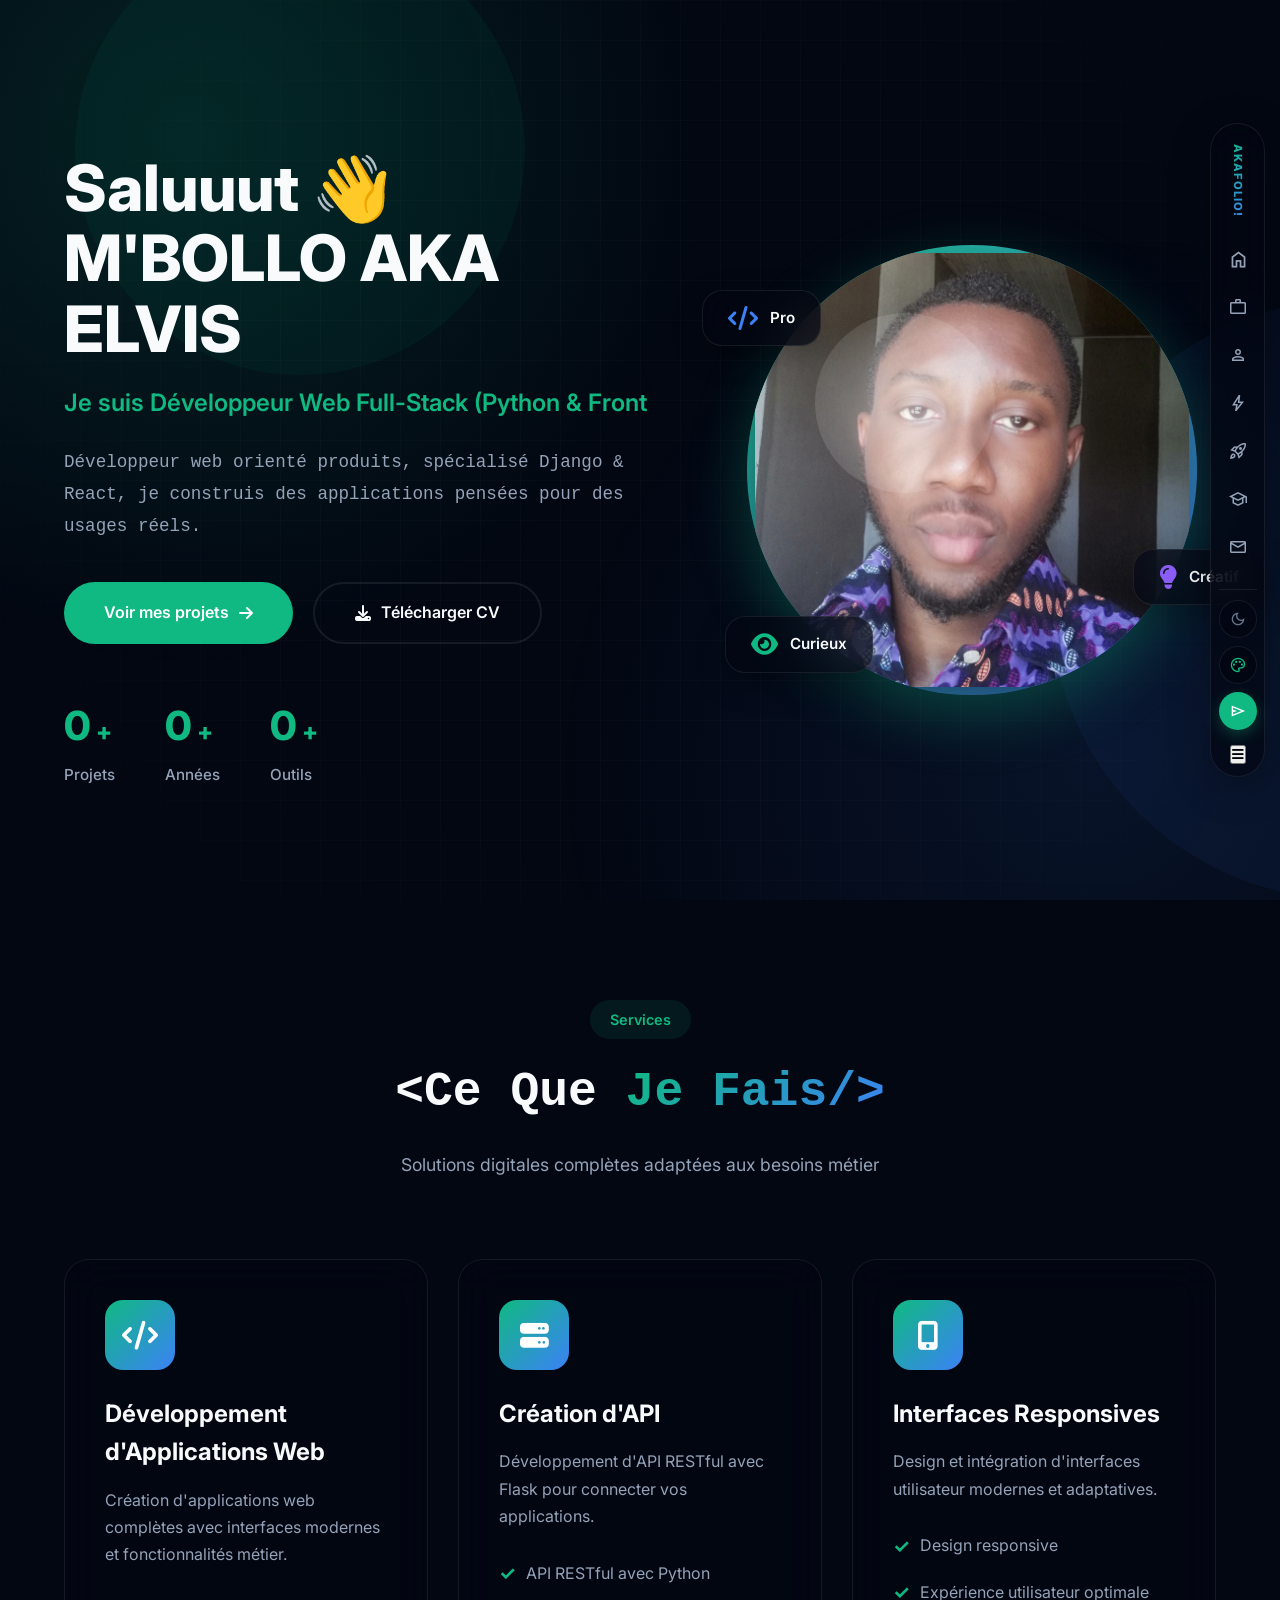
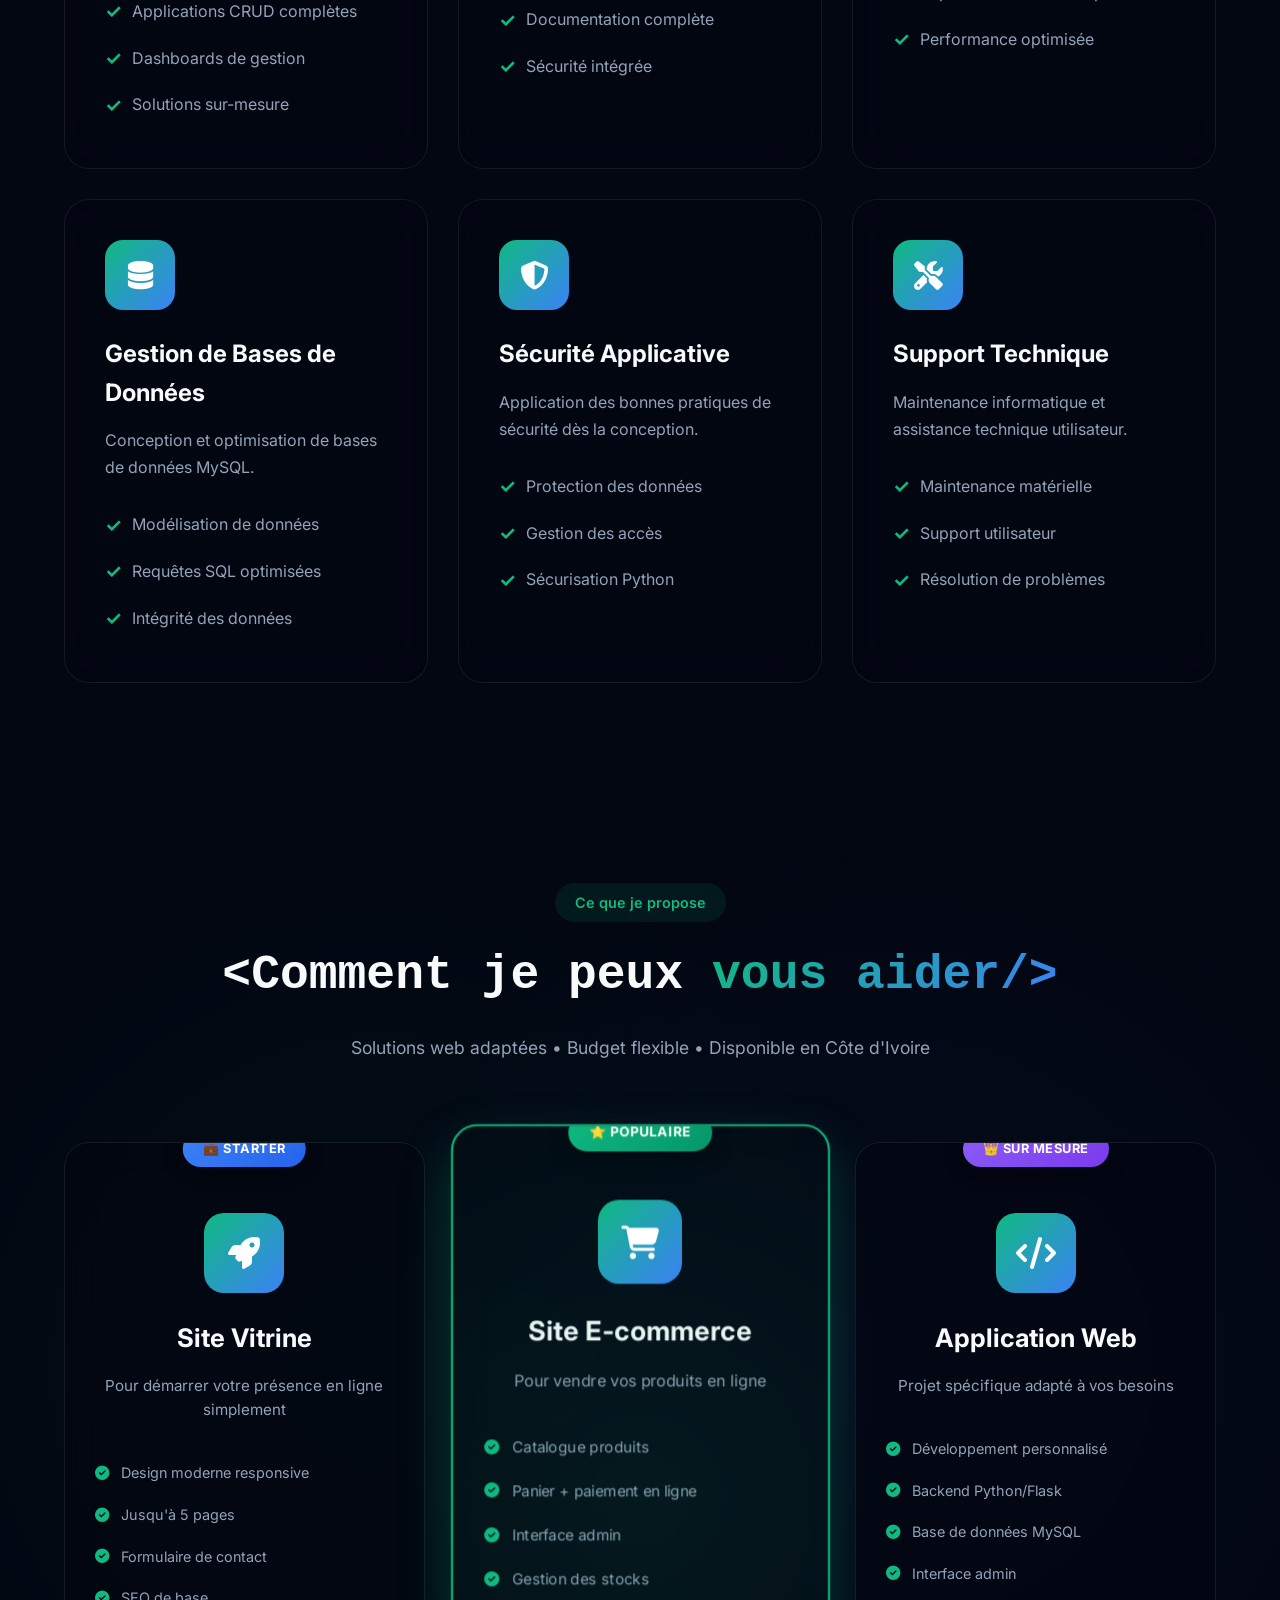
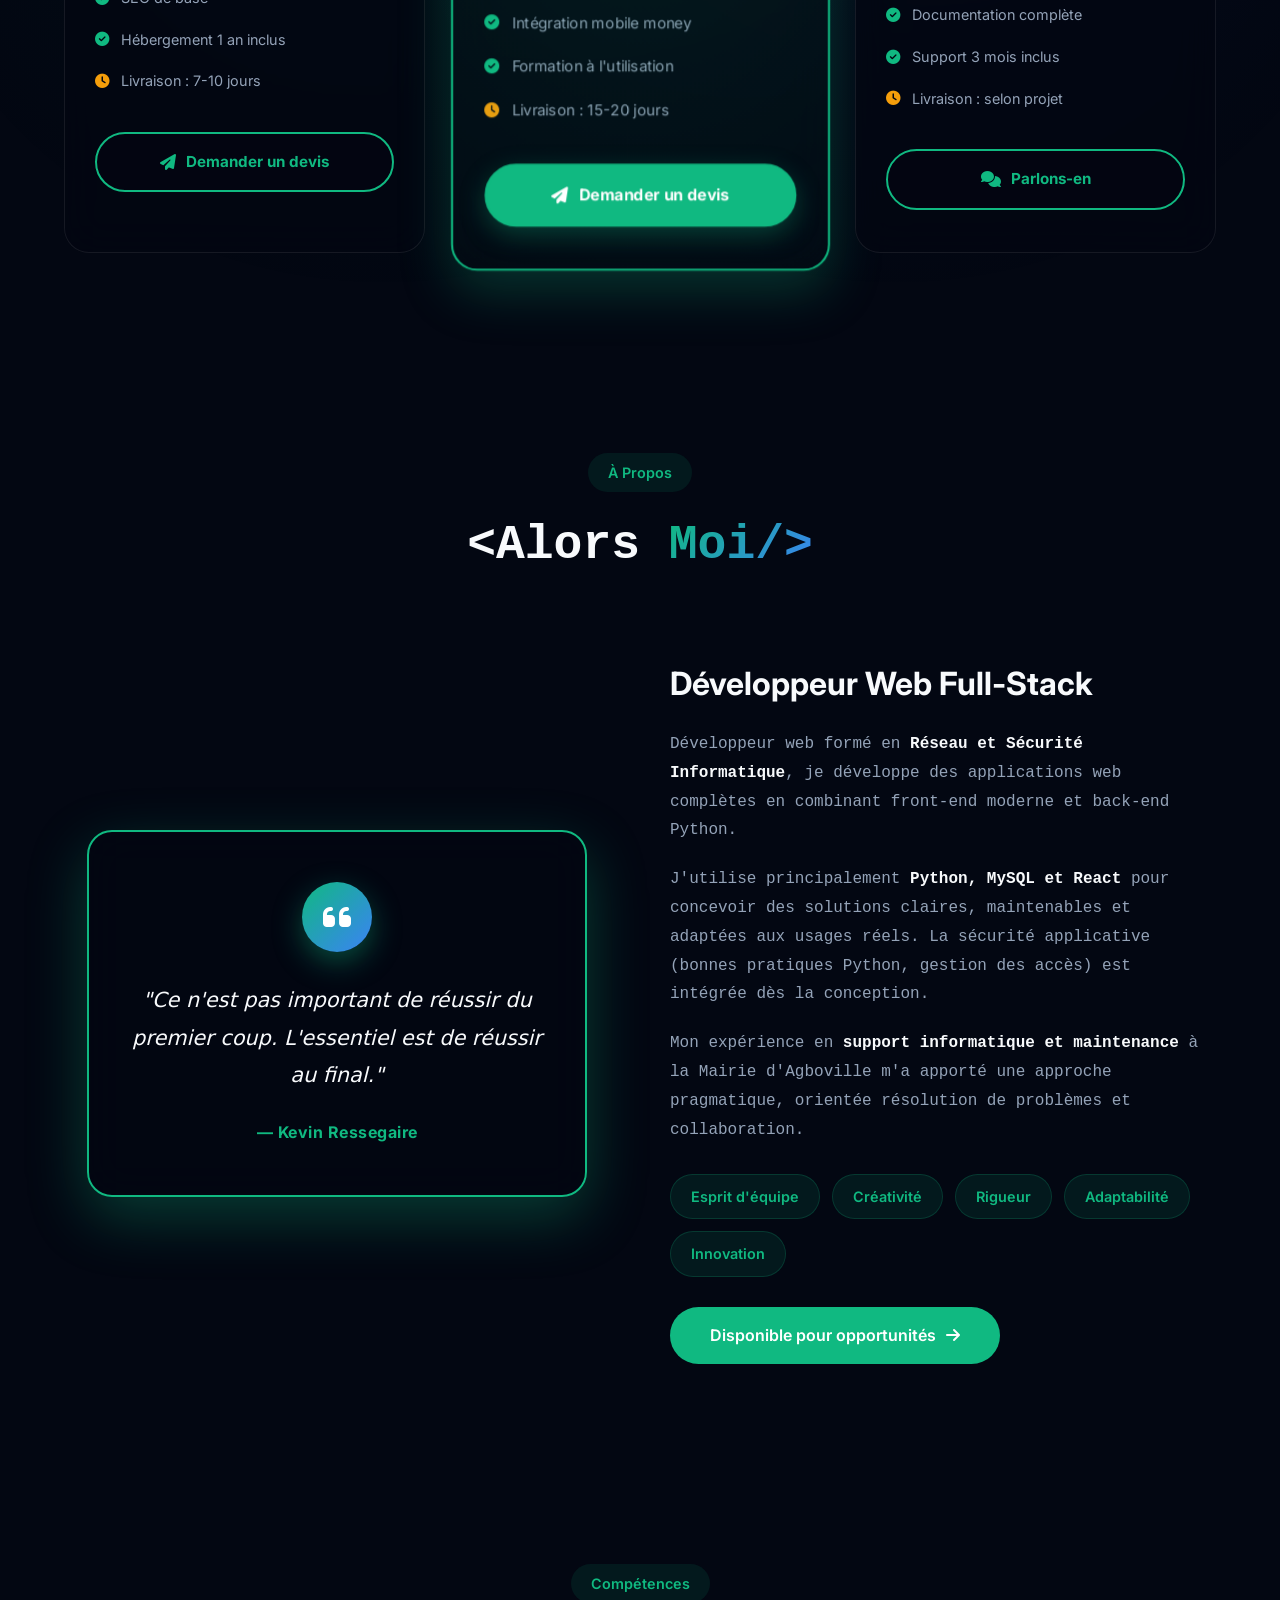
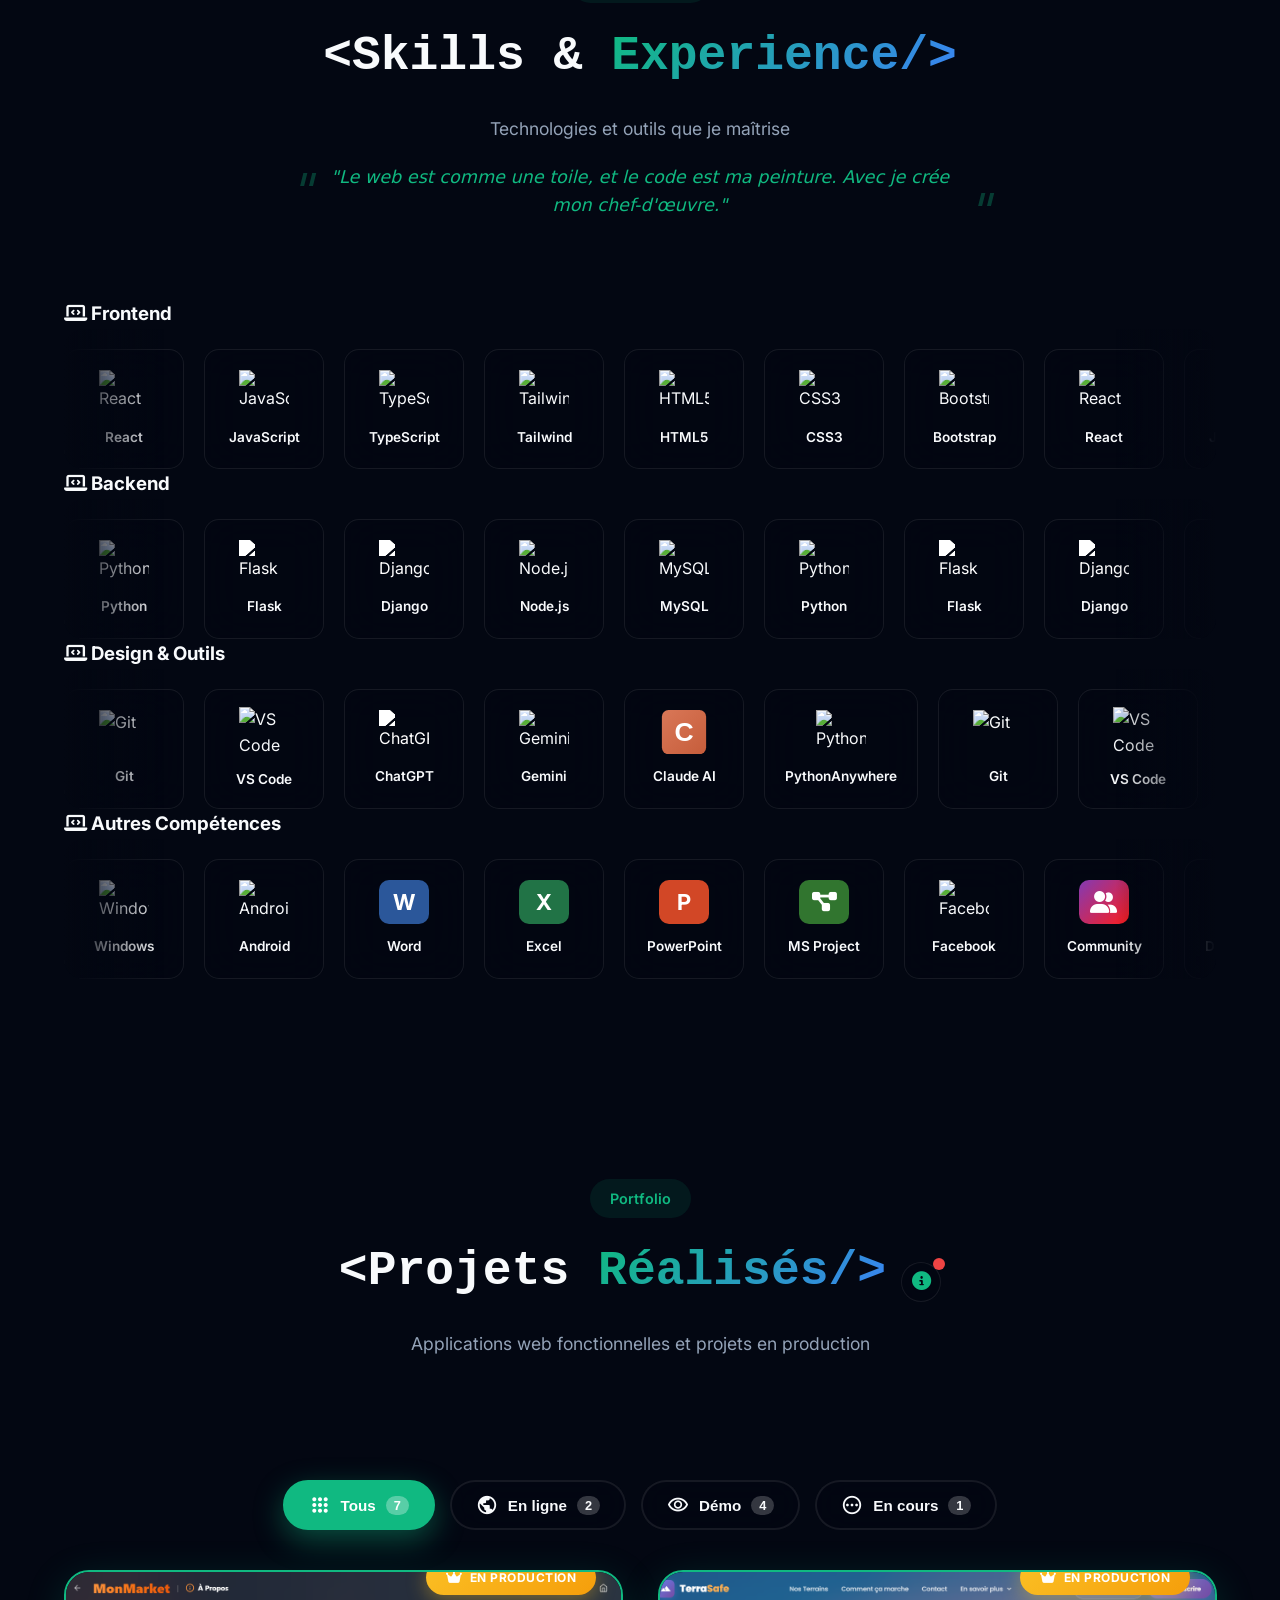
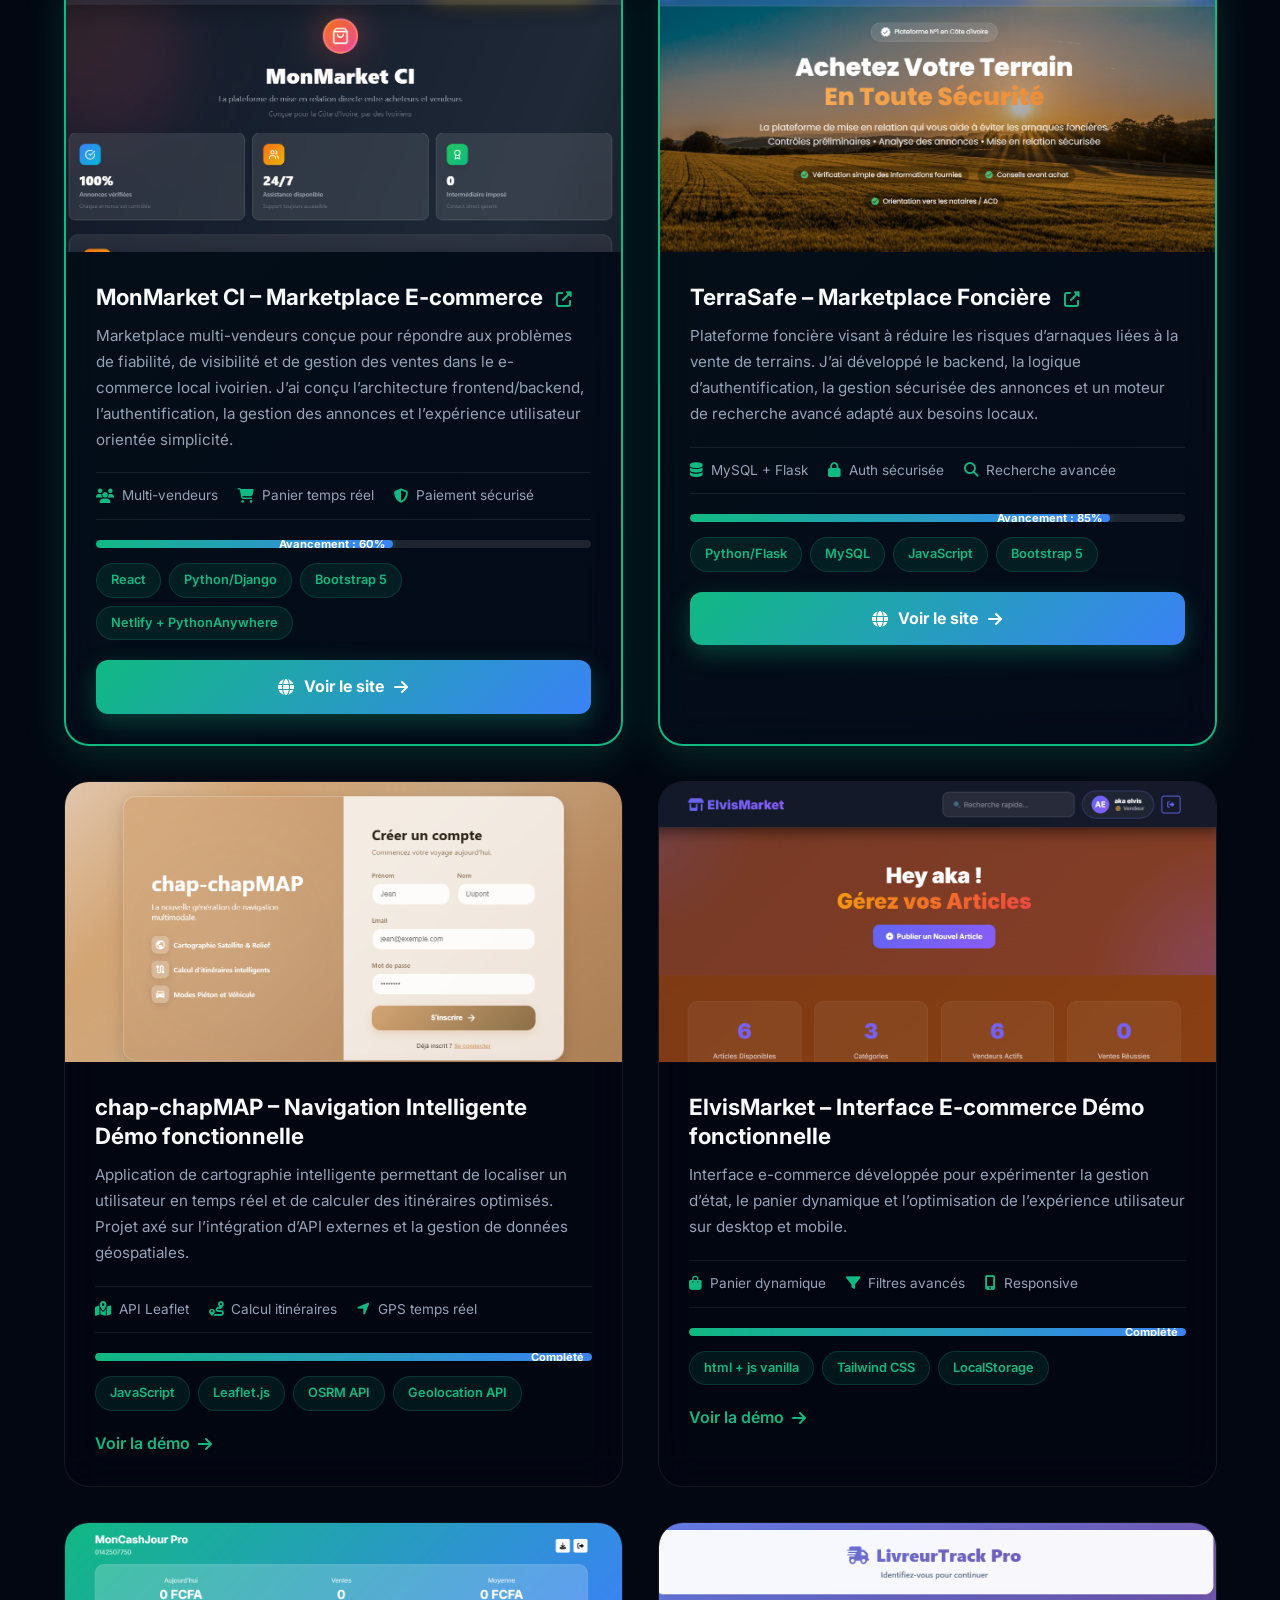
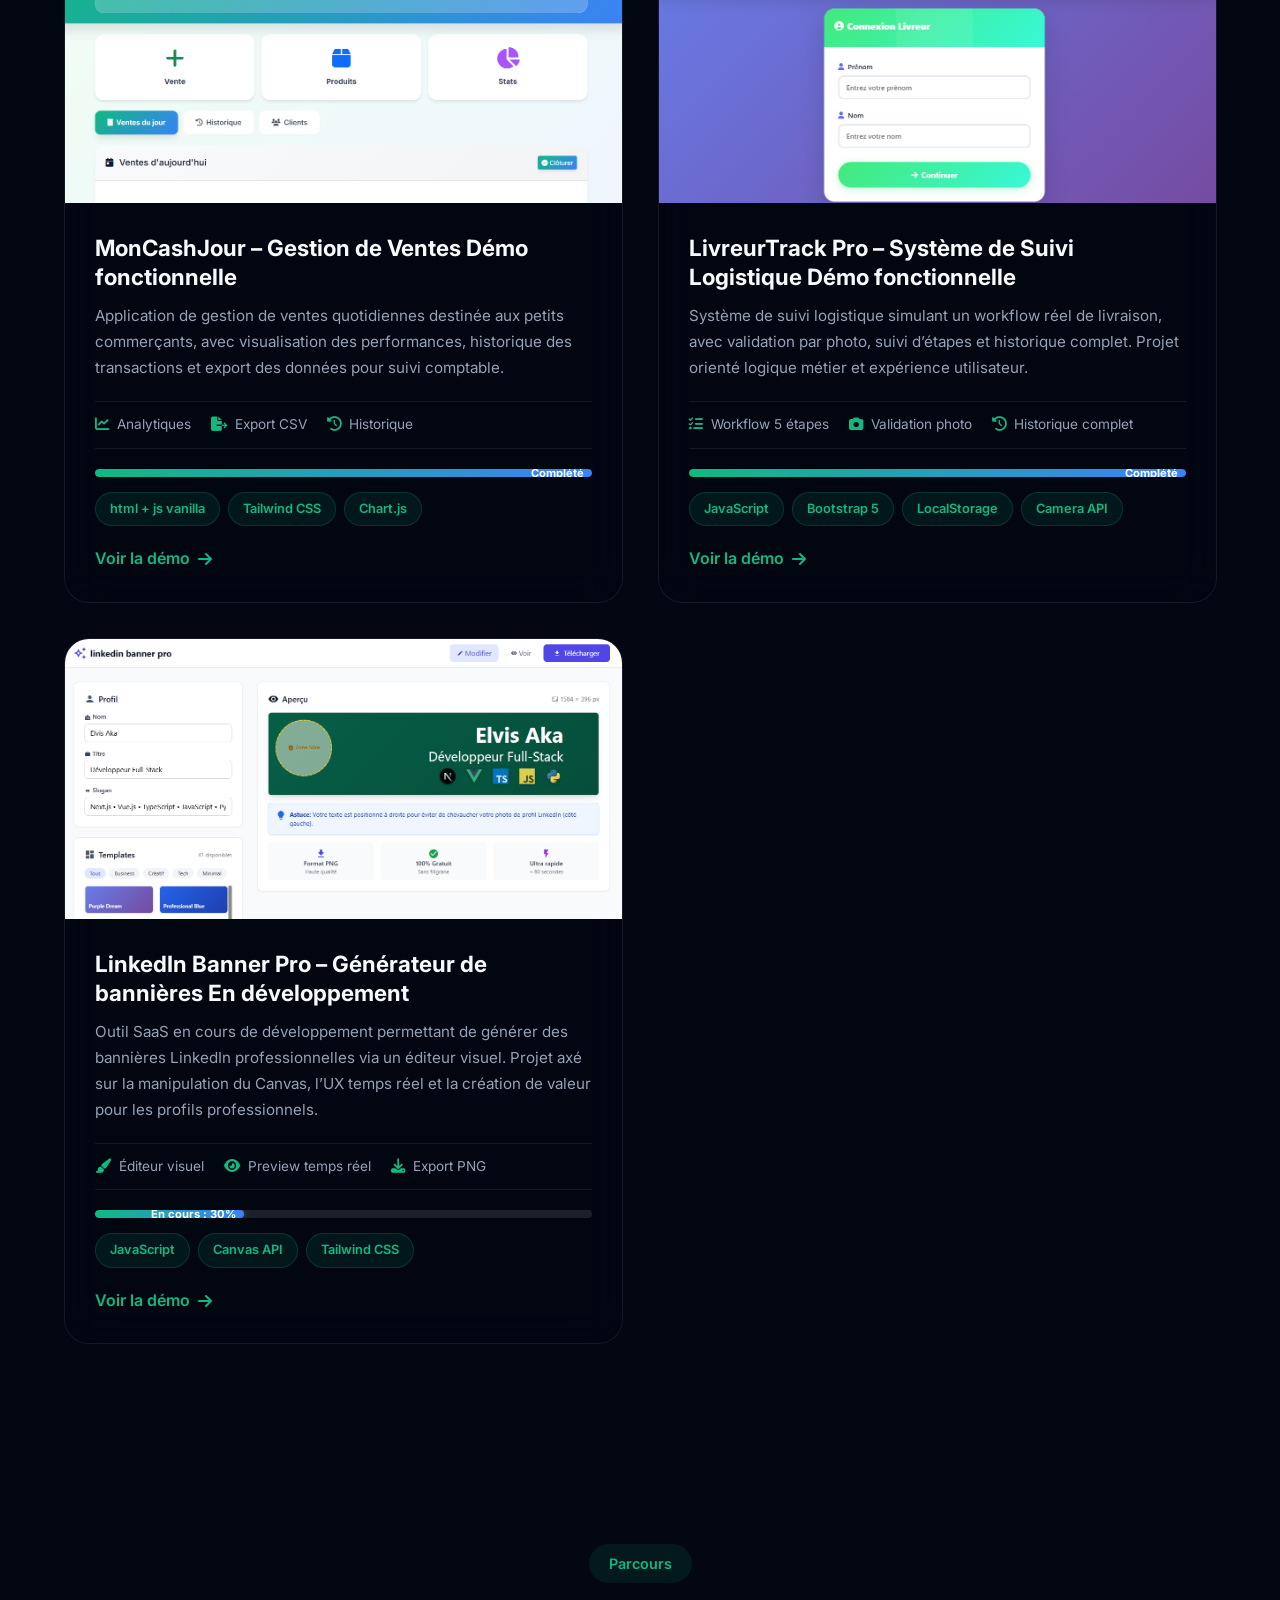
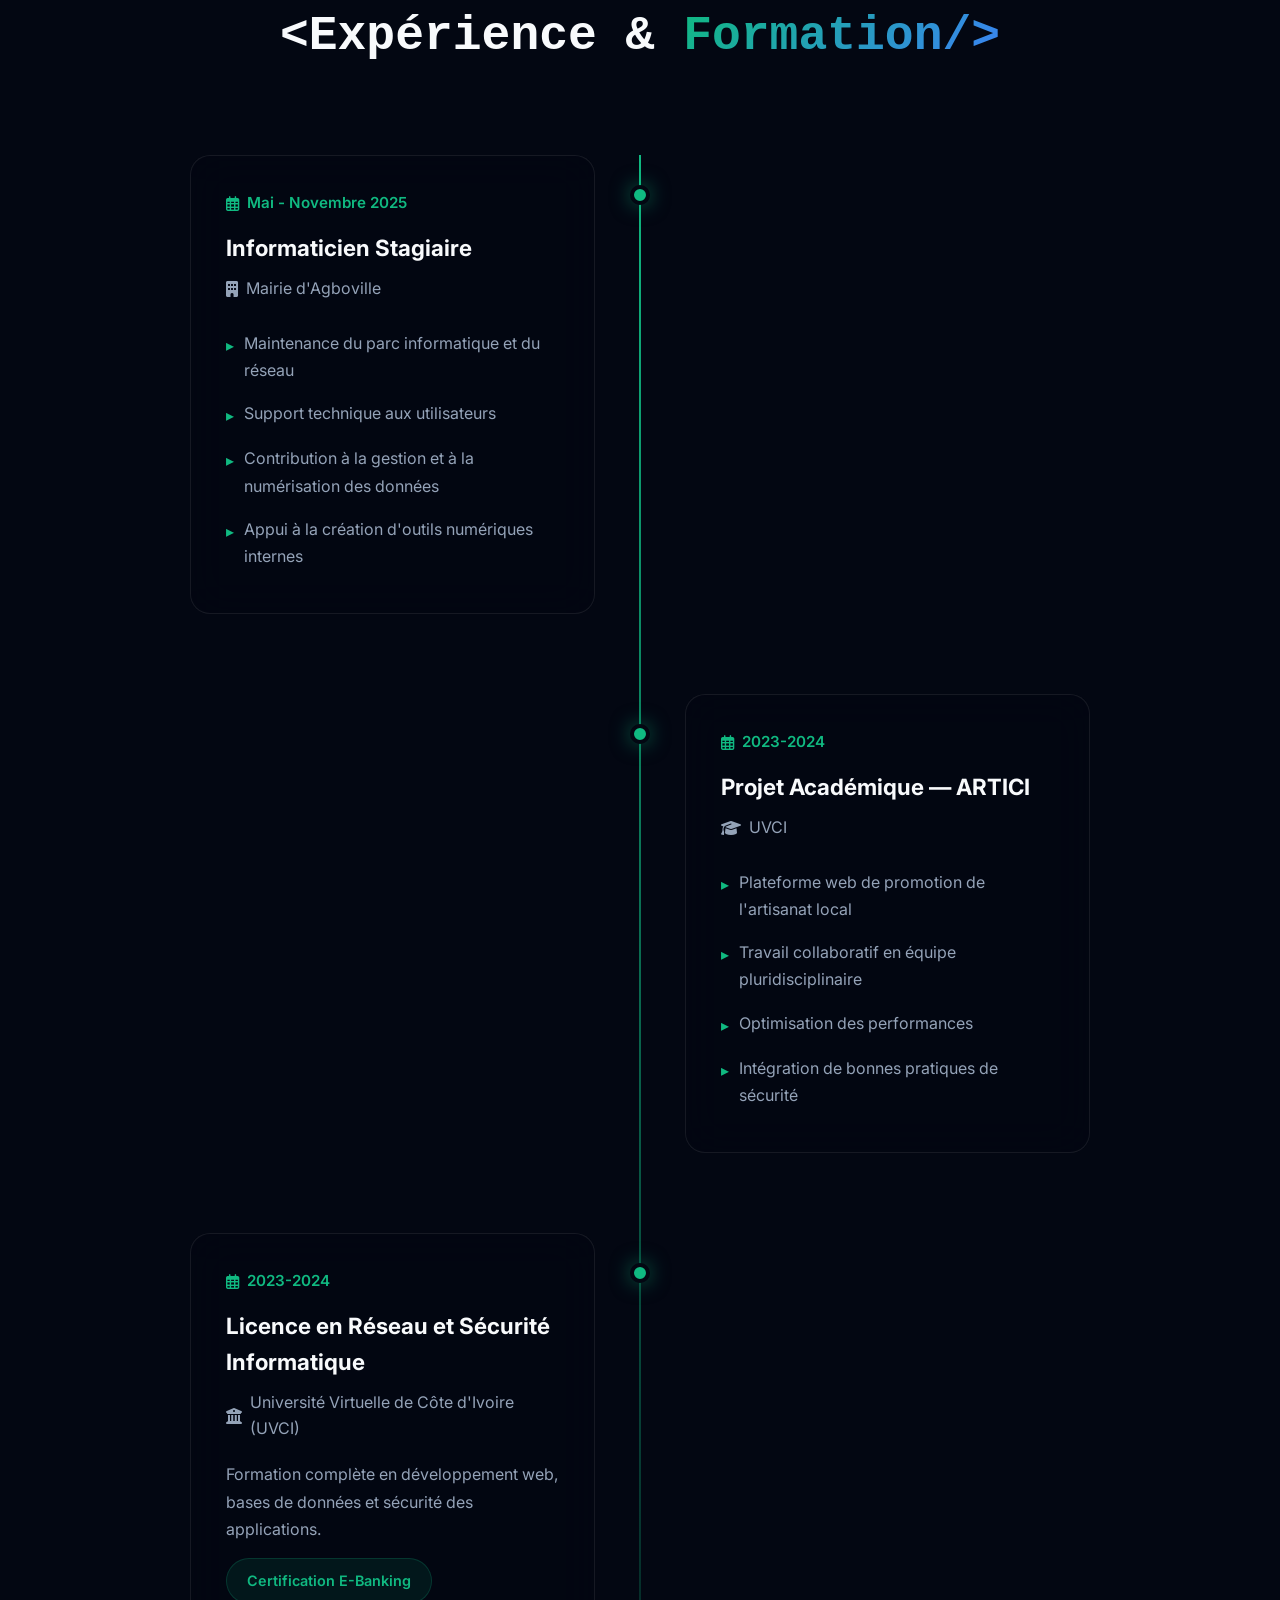
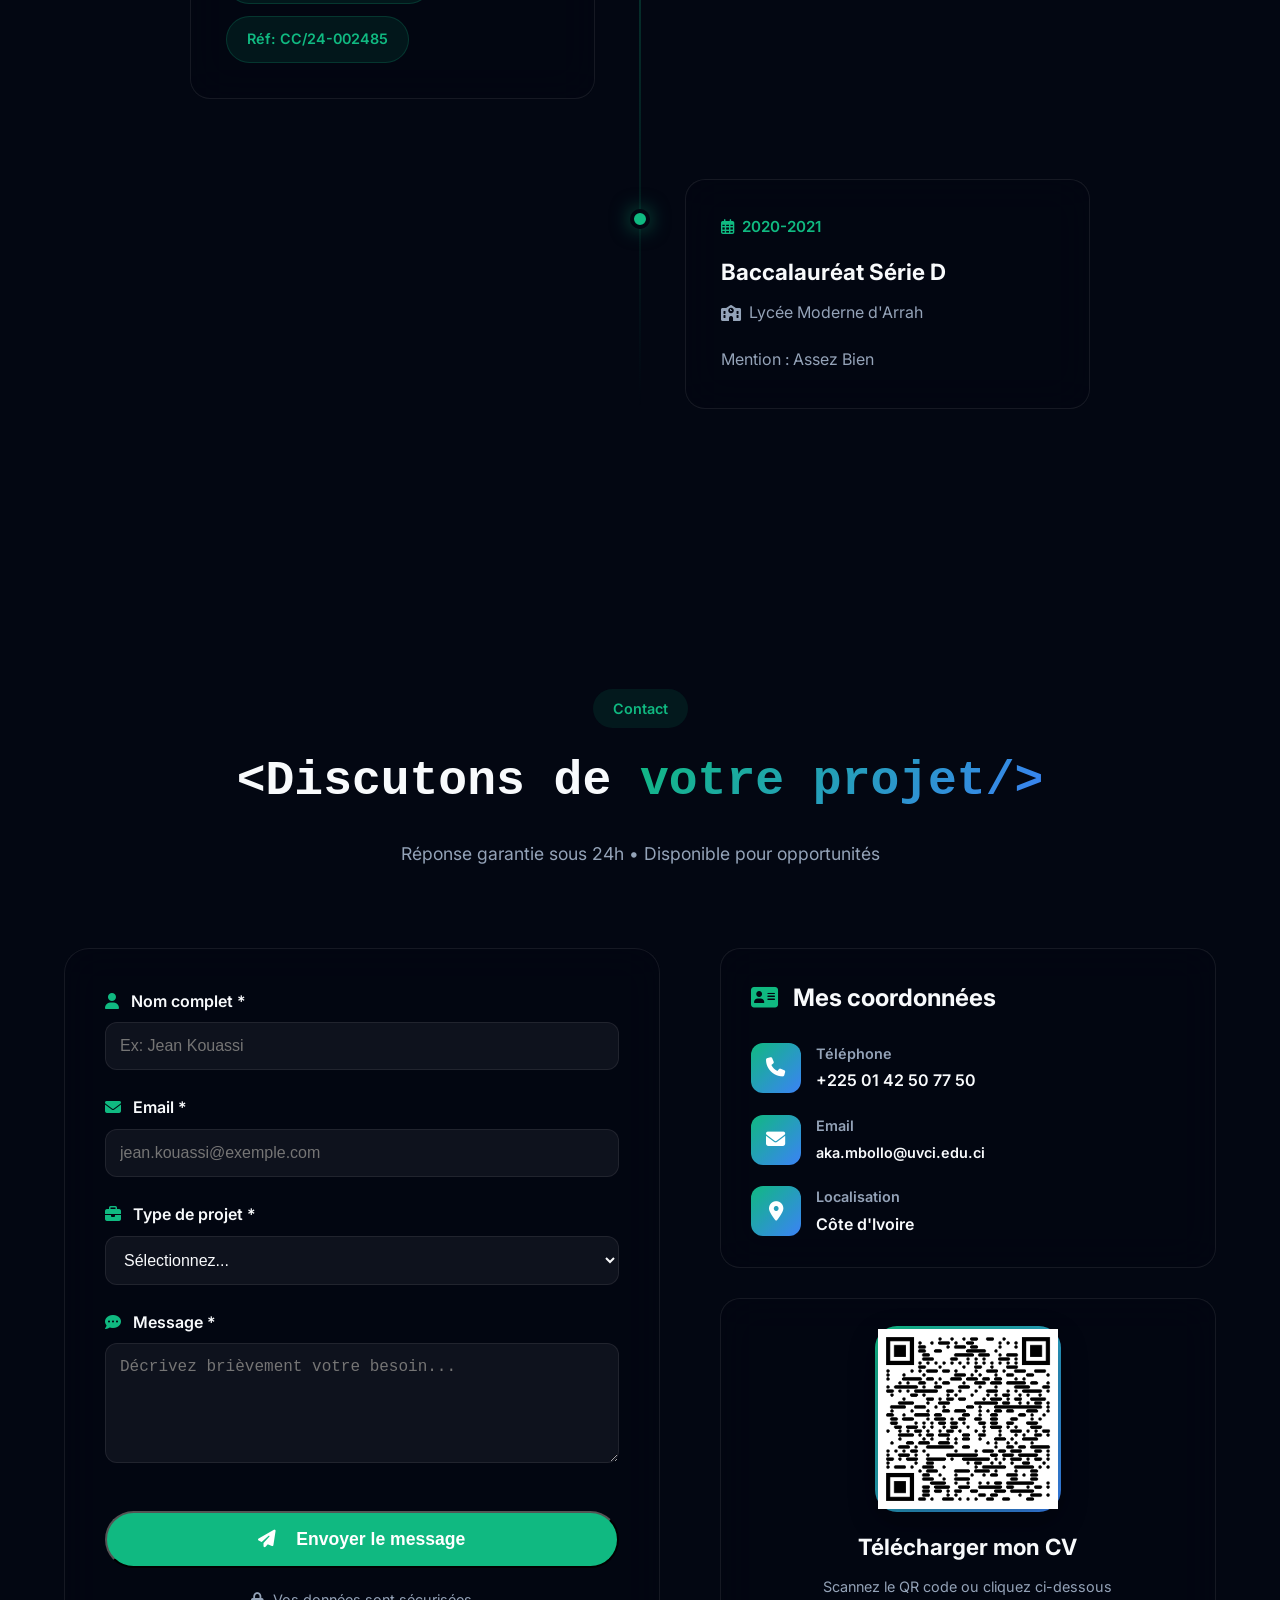
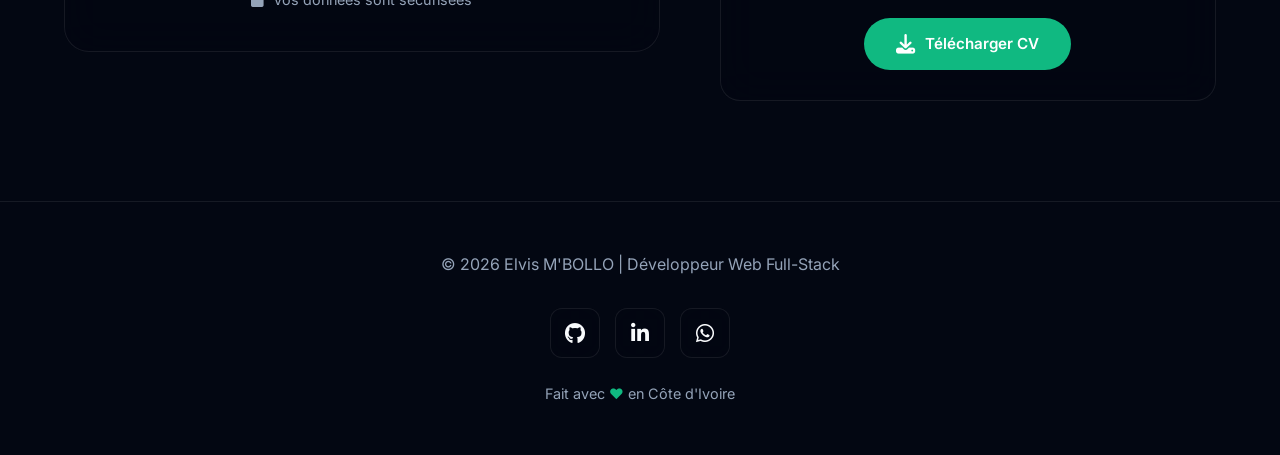
==== commit 92c37d54: "Add files via upload" ====
--- a/index.html
+++ b/index.html
@@ -121,14 +121,11 @@
     </div>
 </div>
 
-<!-- Bouton Retour en Haut -->
-<button class="scroll-top-btn" id="rocketBtn">
+<button class="scroll-top-btn" id="rocketBtn" title="Décollage vers le haut !">
     <i class="fas fa-rocket"></i>
-    <div class="rocket-fire-container">
-        <div class="fire-main"></div>
-        <div class="fire-spark"></div>
-    </div>
 </button>
+
+
     <!-- Navbar Verticale -->
 <nav class="navbar-vertical">
     <div class="logo">AKAFOLIO!</div>
@@ -500,25 +497,14 @@
     </div>
     <div class="about-grid">
         <div class="about-images">
-            <div class="hero-image-wrapper">
-                <div class="animated-bubble">
-                    <img src="IMG_20250124_124101KK.jpg" alt="Elvis M'Bollo">
-                    <div class="bubble-shine"></div>
-                </div>
-                <div class="floating-badge badge-professional">
-                    <i class="fas fa-code"></i>
-                    <span>Pro</span>
-                </div>
-                <div class="floating-badge badge-creative">
-                    <i class="fas fa-lightbulb"></i>
-                    <span>Créatif</span>
-                </div>
-                <div class="floating-badge badge-experience">
-                    <i class="fas fa-eye"></i>
-                    <span>Curieux</span>
-                </div>
-            </div>
-        </div>
+    <div class="about-quote-card">
+        <div class="quote-icon">
+            <i class="fas fa-quote-left"></i>
+        </div>
+        <p class="quote-text">"Ce n'est pas important de réussir du premier coup. L'essentiel est de réussir au final."</p>
+        <p class="quote-author">— Kevin Ressegaire</p>
+    </div>
+</div>
         <div class="about-content">
             <h3>Développeur Web Full-Stack </h3>
             <p>
@@ -552,6 +538,8 @@
         <span class="section-tag">Compétences</span>
         <h2 class="section-title">&lt;Skills & <span class="highlight">Experience/&gt;</span></h2>
         <p class="section-description">Technologies et outils que je maîtrise</p>
+<!-- AJOUTER CETTE LIGNE -->
+<p class="skills-quote">"Le web est comme une toile, et le code est ma peinture. Avec je crée mon chef-d'œuvre."</p>
     </div>
 
     <!-- Barre 1 : Frontend - Défile vers la gauche -->
@@ -1568,7 +1556,7 @@
 });
 
 // ============================================================
-// 4. ACTIVE NAV LINK ON SCROLL
+// 4. ACTIVE NAV LINK ON SCROLL + ANIMATION DE TRANSITION
 // ============================================================
 
 const sections = document.querySelectorAll('section[id]');
@@ -1585,9 +1573,19 @@
     });
 
     navLinks.forEach(link => {
+        // Retirer l'ancienne classe active avec animation
+        if (link.classList.contains('active')) {
+            link.style.transform = 'scale(1)';
+        }
         link.classList.remove('active');
+        
+        // Ajouter la nouvelle classe active avec animation
         if (link.getAttribute('href').slice(1) === current) {
             link.classList.add('active');
+            link.style.transform = 'scale(1.15)';
+            
+            // Effet de pulse
+            link.style.transition = 'all 0.3s cubic-bezier(0.68, -0.55, 0.265, 1.55)';
         }
     });
 });
@@ -1797,52 +1795,41 @@
     });
 }
 
-// Observer pour déclencher l'animation
-const statsObserver = new IntersectionObserver((entries) => {
-    entries.forEach(entry => {
-        if (entry.isIntersecting) {
-            animateStats();
-            statsObserver.unobserve(entry.target);
+
+
+// ============================================================
+// FUSÉE - DÉTECTION FOOTER ET ANIMATION
+// ============================================================
+document.addEventListener('DOMContentLoaded', function() {
+    const rocket = document.getElementById('rocketBtn');
+
+    // Faire apparaître/disparaître au scroll
+    window.addEventListener('scroll', () => {
+        if (window.scrollY > 300) {
+            rocket.style.opacity = "1";
+            rocket.style.visibility = "visible";
+        } else {
+            rocket.style.opacity = "0";
+            rocket.style.visibility = "hidden";
         }
     });
-}, { threshold: 0.5 });
-
-const heroStats = document.querySelector('.hero-stats');
-if (heroStats) statsObserver.observe(heroStats);
-
-// ============================================================
-// 10. BOUTON RETOUR EN HAUT
-// ============================================================
-
-document.addEventListener('DOMContentLoaded', function() {
-    const btn = document.getElementById('rocketBtn');
-
-    window.addEventListener('scroll', () => {
-        // Calculer si on est tout en bas
-        const scrollPosition = window.innerHeight + window.scrollY;
-        const bodyHeight = document.documentElement.scrollHeight;
-
-        // Apparaît quand on est à moins de 100px du bas
-        if (scrollPosition > bodyHeight - 100) {
-            btn.classList.add('is-visible');
-        } else {
-            btn.classList.remove('is-visible');
-        }
-    });
-
-    btn.addEventListener('click', () => {
-        // 1. Déclencher le décollage (lance le CSS du feu et de la montée)
-        btn.classList.add('launching');
-
-        // 2. Remonter la page
+
+    // Action du clic
+    rocket.addEventListener('click', () => {
+        // Ajouter l'animation de décollage
+        rocket.classList.add('launching');
+
+        // Remonter la page
         window.scrollTo({
             top: 0,
             behavior: 'smooth'
         });
 
-        // 3. Reset pour la prochaine fois
+        // Réinitialiser le bouton après 1 seconde
         setTimeout(() => {
-            btn.classList.remove('launching', 'is-visible');
+            rocket.classList.remove('launching');
+            rocket.style.opacity = "0";
+            rocket.style.visibility = "hidden";
         }, 1000);
     });
 });
--- a/styles.css
+++ b/styles.css
@@ -587,22 +587,25 @@
 }
 
 .nav-links-vertical a {
-    width: 38px; /* Réduit de 40px à 38px */
-    height: 38px; /* Réduit de 40px à 38px */
+    width: 38px;
+    height: 38px;
     display: flex;
     align-items: center;
     justify-content: center;
     text-decoration: none;
-    border-radius: 10px; /* Réduit de 12px à 10px */
-    transition: all 0.3s ease;
+    border-radius: 10px;
+    transition: all 0.3s cubic-bezier(0.68, -0.55, 0.265, 1.55);
     position: relative;
 }
 
 .nav-links-vertical a .material-symbols-outlined {
-    font-size: 20px; /* Réduit de 22px à 20px */
+    font-size: 20px;
     color: var(--text-muted);
     transition: all 0.3s ease;
 }
+
+
+
 
 .nav-actions-vertical {
     display: flex;
@@ -2130,69 +2133,45 @@
 
 
 /* ============================================================
-   FUSÉE ULTIME - FIXÉ ET VISIBLE
+   FUSÉE ULTIME - CSS SYNCHRONISÉ AVEC JS
    ============================================================ */
-
 .scroll-top-btn {
     position: fixed;
-    bottom: 20px;
+    bottom: 30px;
     left: 50%;
-    transform: translateX(-50%) translateY(150px); /* Caché par défaut */
-    width: 65px;
-    height: 65px;
-    background: #10b981 !important;
+    transform: translateX(-50%) translateY(0); /* On le force à 0 pour tester */
+    width: 60px;
+    height: 60px;
+    background: #10b981 !important; /* Vert Flash */
     color: white !important;
     border: none;
-    border-radius: 50% 50% 10% 10%;
+    border-radius: 50% 50% 15% 15%; /* Forme de tête de fusée */
     cursor: pointer;
-    display: flex;
+    display: flex; /* Utilise Flexbox */
     align-items: center;
     justify-content: center;
     font-size: 1.8rem;
-    z-index: 99999; /* Priorité maximale */
-    box-shadow: 0 0 20px rgba(16, 185, 129, 0.5);
-    transition: all 0.5s cubic-bezier(0.175, 0.885, 0.32, 1.275);
-    opacity: 0;
-}
-
-/* Apparition quand on arrive au footer */
-.scroll-top-btn.is-visible {
-    opacity: 1 !important;
-    transform: translateX(-50%) translateY(0) !important;
-}
-
-/* --- LE FEU (Caché par défaut) --- */
-.rocket-fire-container {
-    position: absolute;
-    top: 90%;
-    width: 25px;
-    height: 40px;
-    display: none; /* Apparaît seulement au clic */
-}
-
-.fire-main {
-    width: 100%;
-    height: 100%;
-    background: linear-gradient(to bottom, #ff4500, #ff8c00, transparent);
-    border-radius: 50%;
-    filter: blur(2px);
-    animation: fireBurn 0.1s infinite alternate;
-}
-
-@keyframes fireBurn {
-    from { transform: scaleY(1); opacity: 0.9; }
-    to { transform: scaleY(1.5); opacity: 1; }
-}
-
-/* --- ANIMATION DE DÉCOLLAGE --- */
+    z-index: 9999; /* Au-dessus de TOUT */
+    box-shadow: 0 0 20px rgba(16, 185, 129, 0.6);
+    transition: all 0.3s ease;
+    
+    /* On s'assure qu'il est visible au début */
+    opacity: 1;
+    visibility: visible;
+}
+
+/* L'animation de décollage */
 .scroll-top-btn.launching {
-    transition: transform 0.8s ease-in, opacity 0.8s !important;
-    transform: translateX(-50%) translateY(-120vh) !important; /* Monte au ciel */
-}
-
-.scroll-top-btn.launching .rocket-fire-container {
-    display: block !important; /* Affiche le feu pendant la montée */
-}
+    animation: launchRocket 0.8s forwards ease-in;
+}
+
+@keyframes launchRocket {
+    0% { transform: translateX(-50%) translateY(0); }
+    30% { transform: translateX(-50%) translateY(15px); } /* Recul */
+    100% { transform: translateX(-50%) translateY(-120vh); } /* Disparaît en haut */
+}
+
+
 
 /* Menu de sélection de couleur */
 .color-picker-wrapper {
@@ -5237,3 +5216,90 @@
     }
 }
 
+.skills-quote {
+    font-style: italic;
+    color: var(--primary);
+    font-size: 1.1rem;
+    text-align: center;
+    max-width: 700px;
+    margin: 20px auto 0;
+    font-weight: 500;
+    position: relative;
+    padding: 0 30px;
+}
+
+.skills-quote::before {
+    content: '"';
+    position: absolute;
+    left: 0;
+    top: -10px;
+    font-size: 3rem;
+    color: var(--primary);
+    opacity: 0.3;
+}
+
+.skills-quote::after {
+    content: '"';
+    position: absolute;
+    right: 0;
+    bottom: -30px;
+    font-size: 3rem;
+    color: var(--primary);
+    opacity: 0.3;
+}
+
+.about-quote-card {
+    background: var(--glass-bg);
+    backdrop-filter: blur(20px);
+    border: 2px solid var(--primary);
+    border-radius: 25px;
+    padding: 50px 40px;
+    text-align: center;
+    position: relative;
+    box-shadow: 0 20px 60px rgba(16, 185, 129, 0.3);
+    max-width: 500px;
+    margin: 0 auto;
+}
+
+.quote-icon {
+    width: 70px;
+    height: 70px;
+    background: linear-gradient(135deg, var(--primary), #3b82f6);
+    border-radius: 50%;
+    display: flex;
+    align-items: center;
+    justify-content: center;
+    margin: 0 auto 30px;
+    box-shadow: 0 10px 30px rgba(16, 185, 129, 0.4);
+}
+
+.quote-icon i {
+    font-size: 2rem;
+    color: white;
+}
+
+.quote-text {
+    font-size: 1.3rem;
+    font-style: italic;
+    color: var(--text-light);
+    line-height: 1.8;
+    margin-bottom: 25px;
+    font-weight: 500;
+}
+
+.quote-author {
+    font-size: 1rem;
+    color: var(--primary);
+    font-weight: 700;
+    letter-spacing: 0.5px;
+}
+
+@media (max-width: 768px) {
+    .about-quote-card {
+        padding: 35px 25px;
+    }
+    
+    .quote-text {
+        font-size: 1.1rem;
+    }
+}
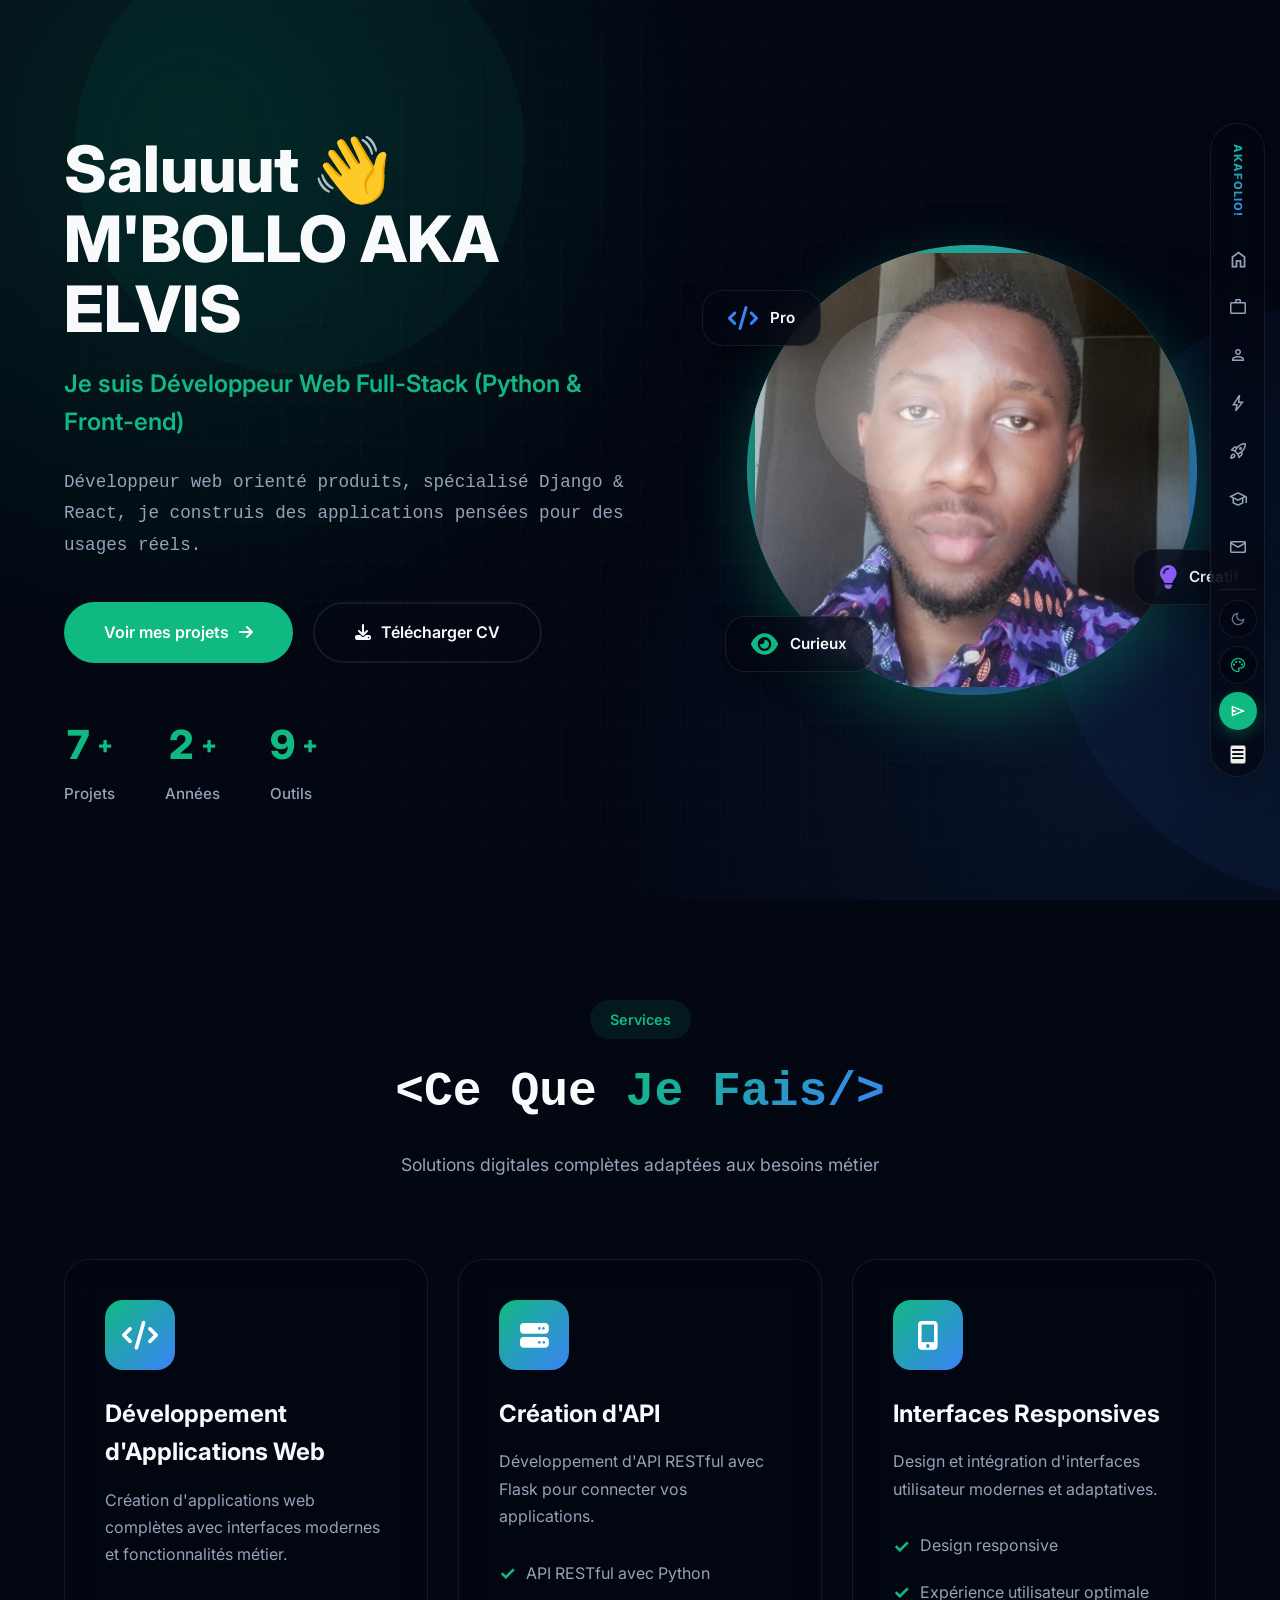
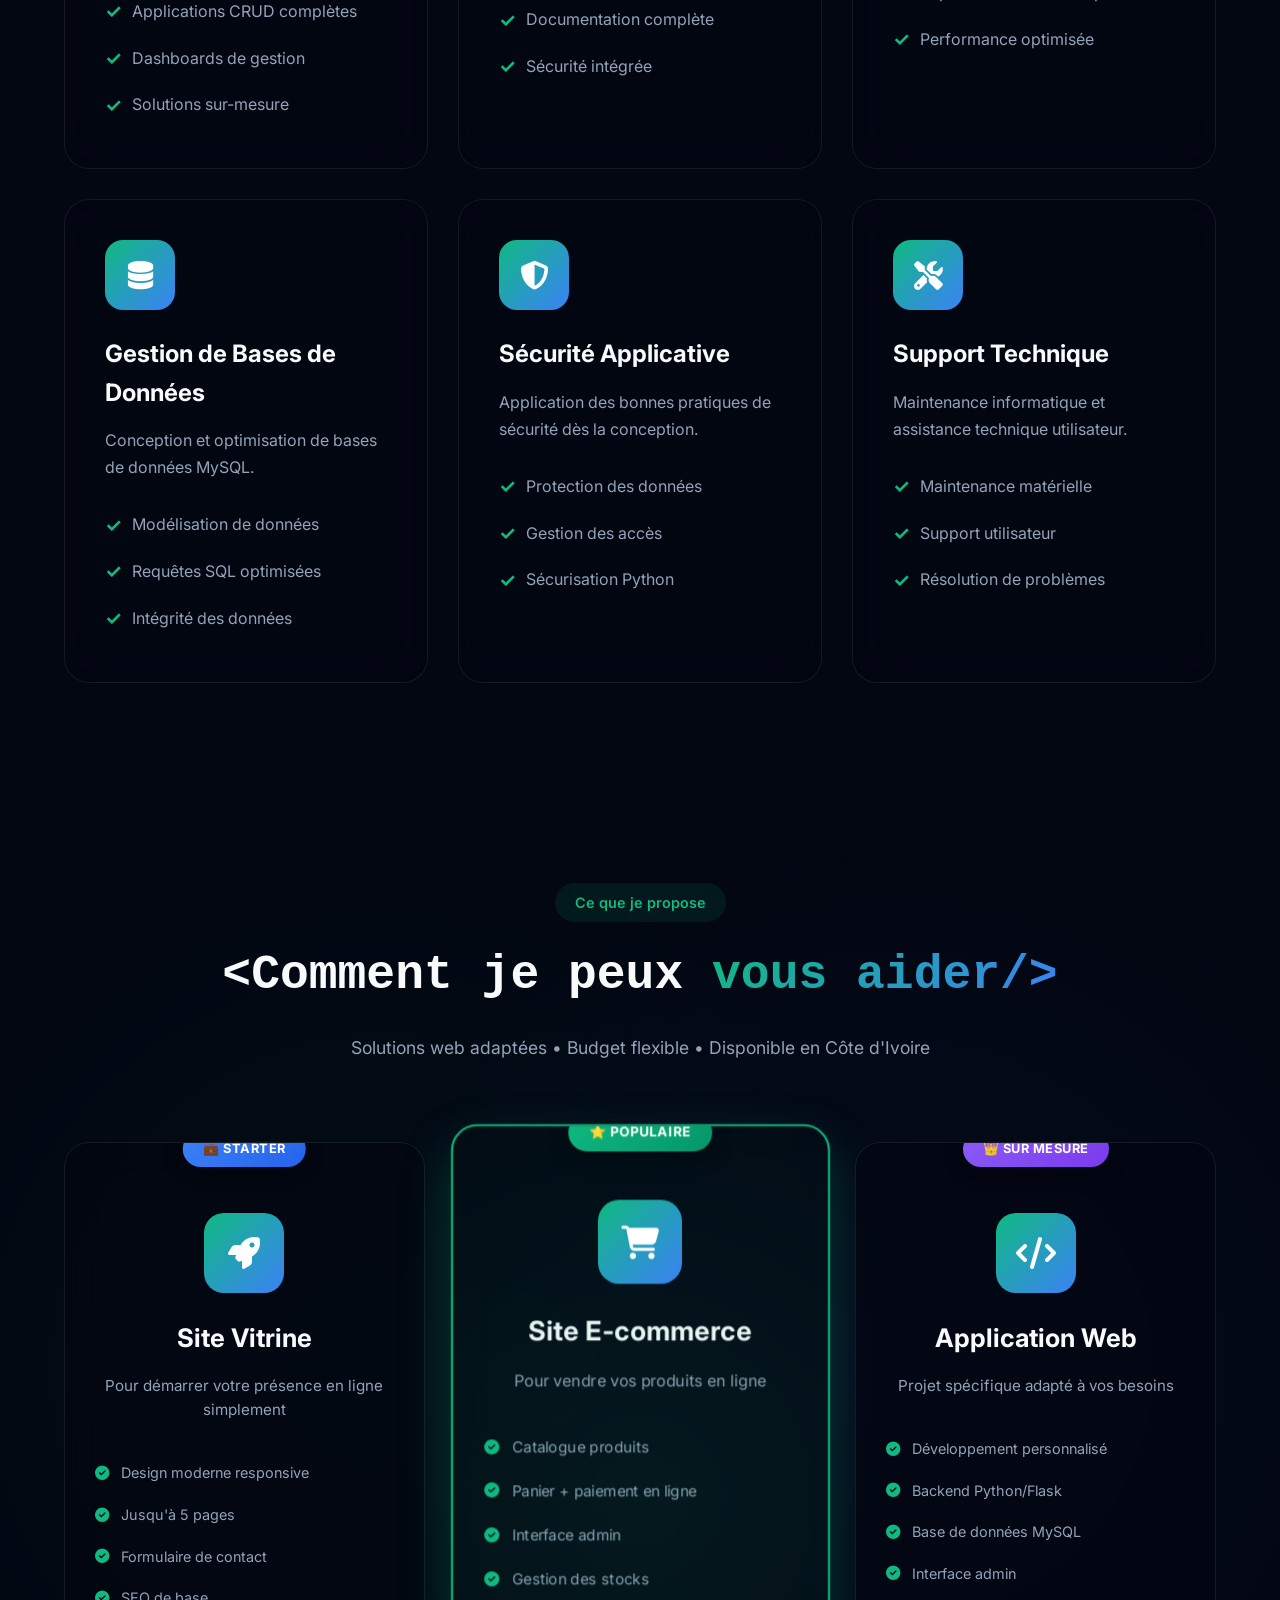
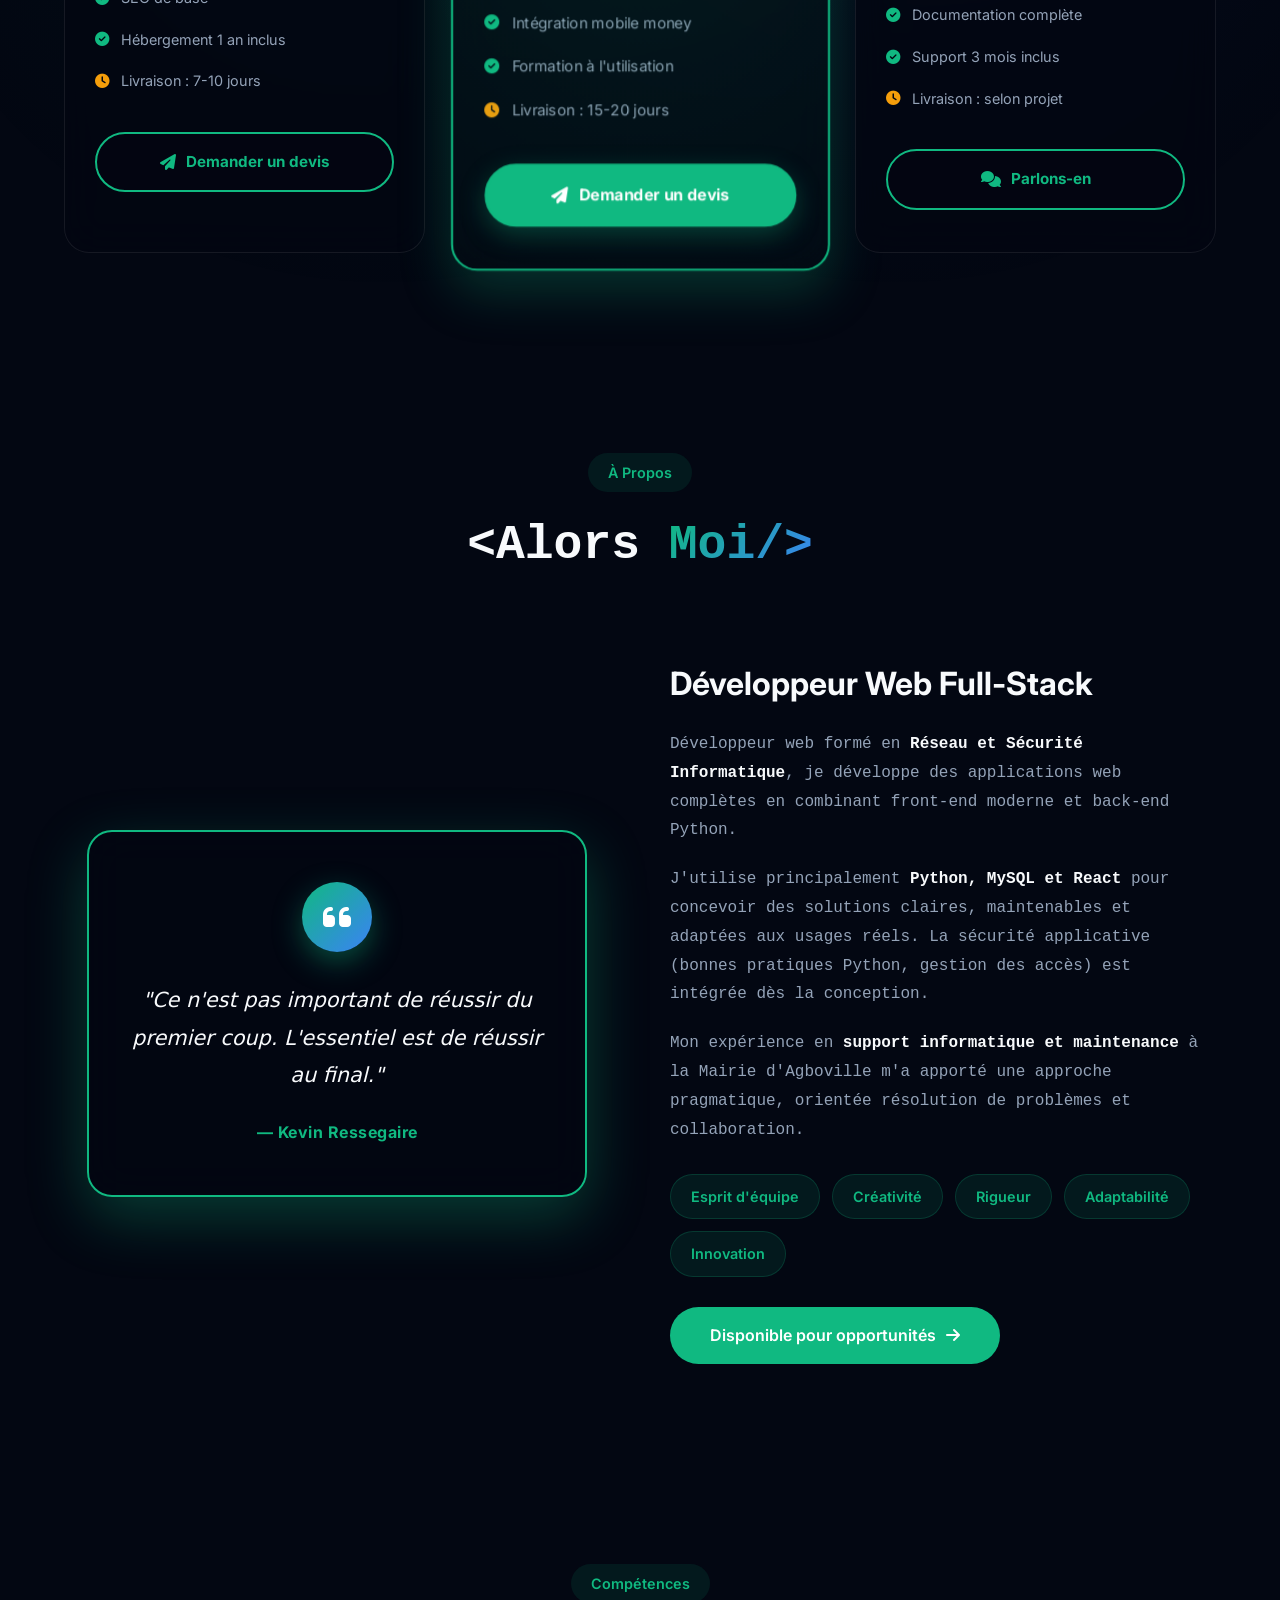
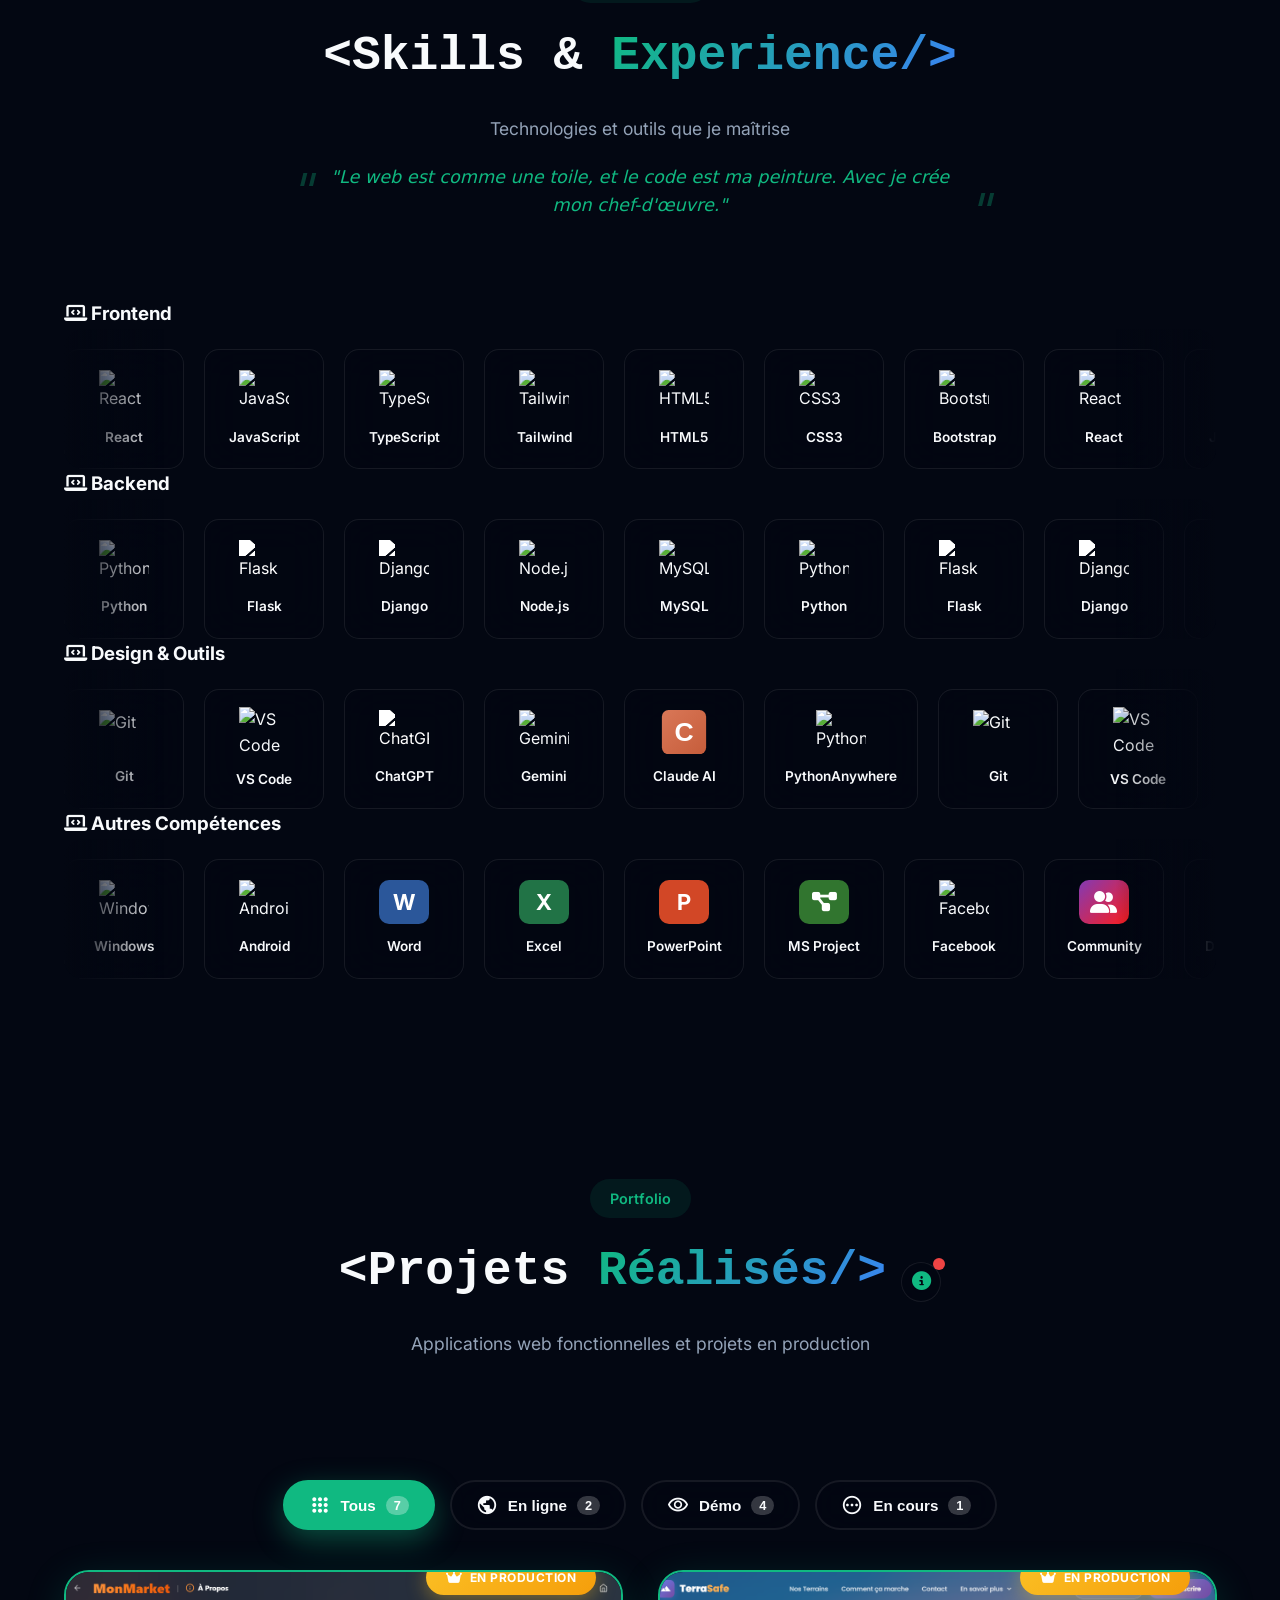
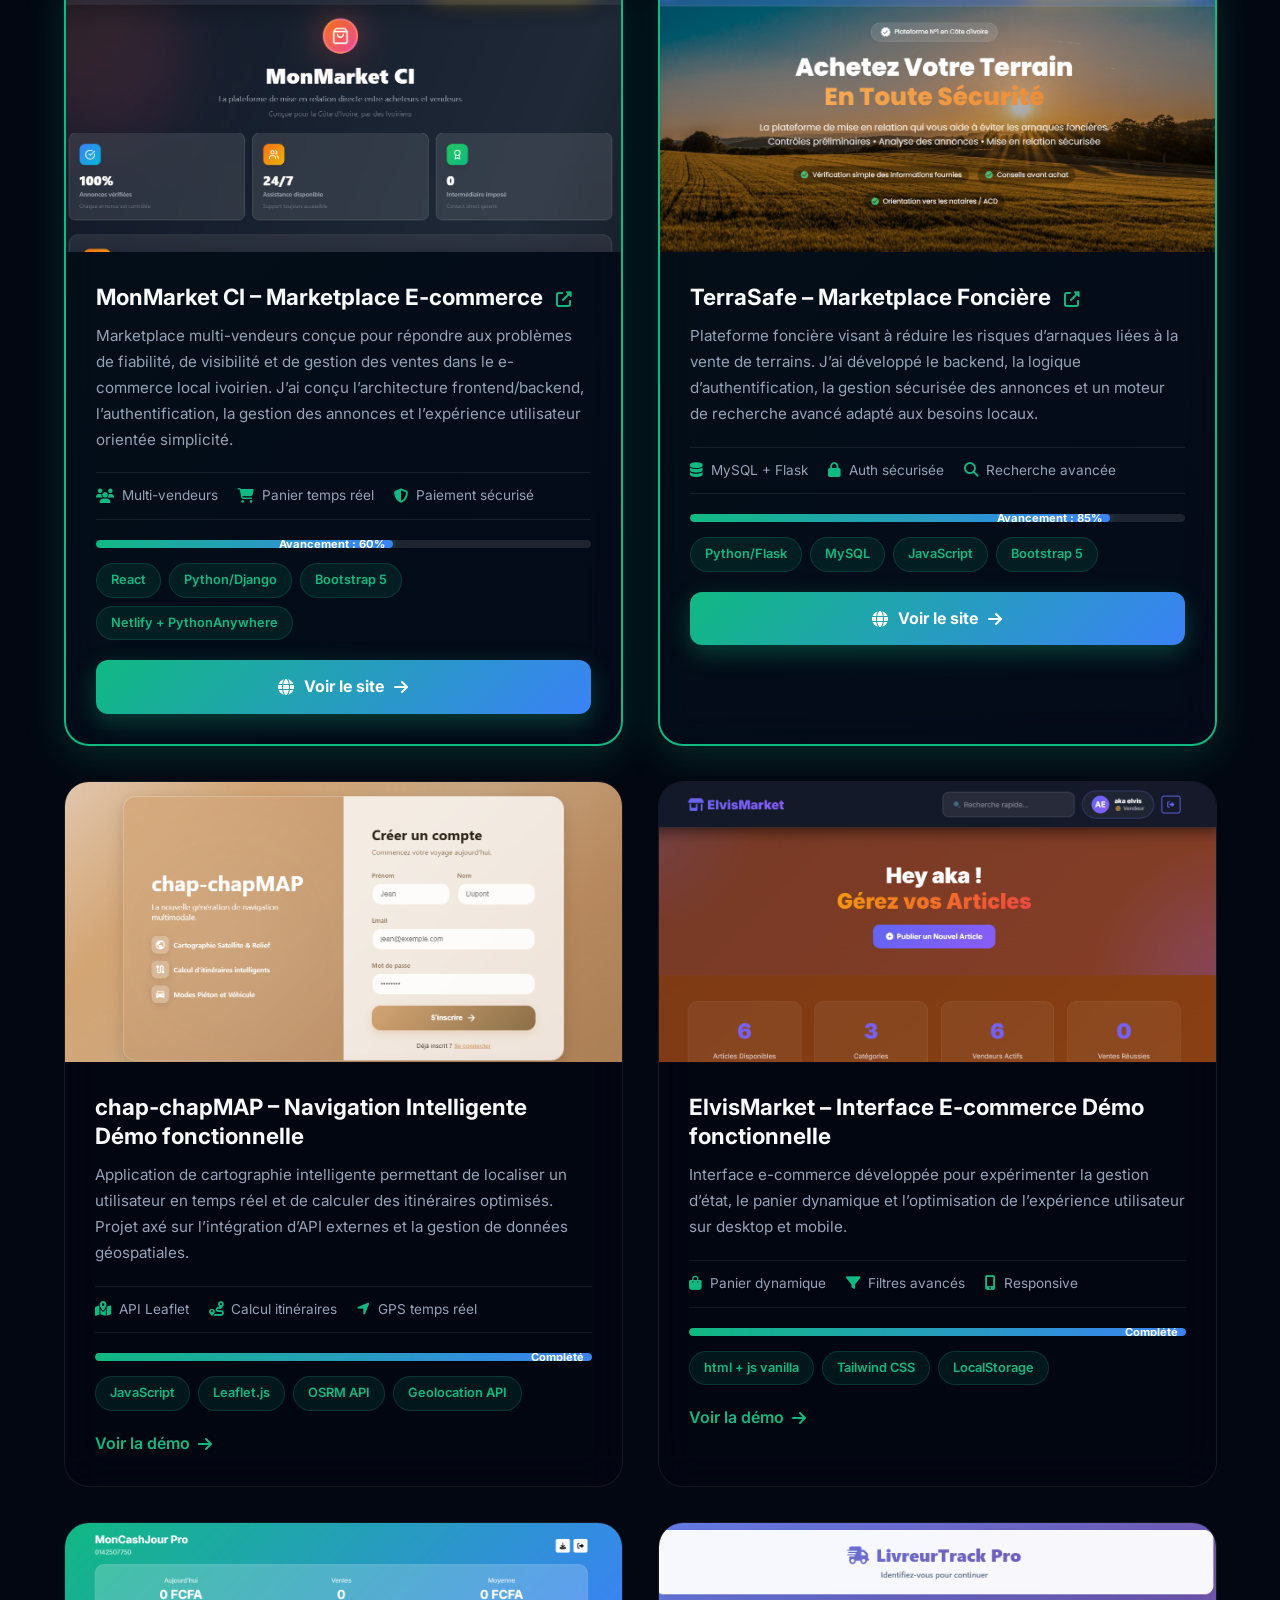
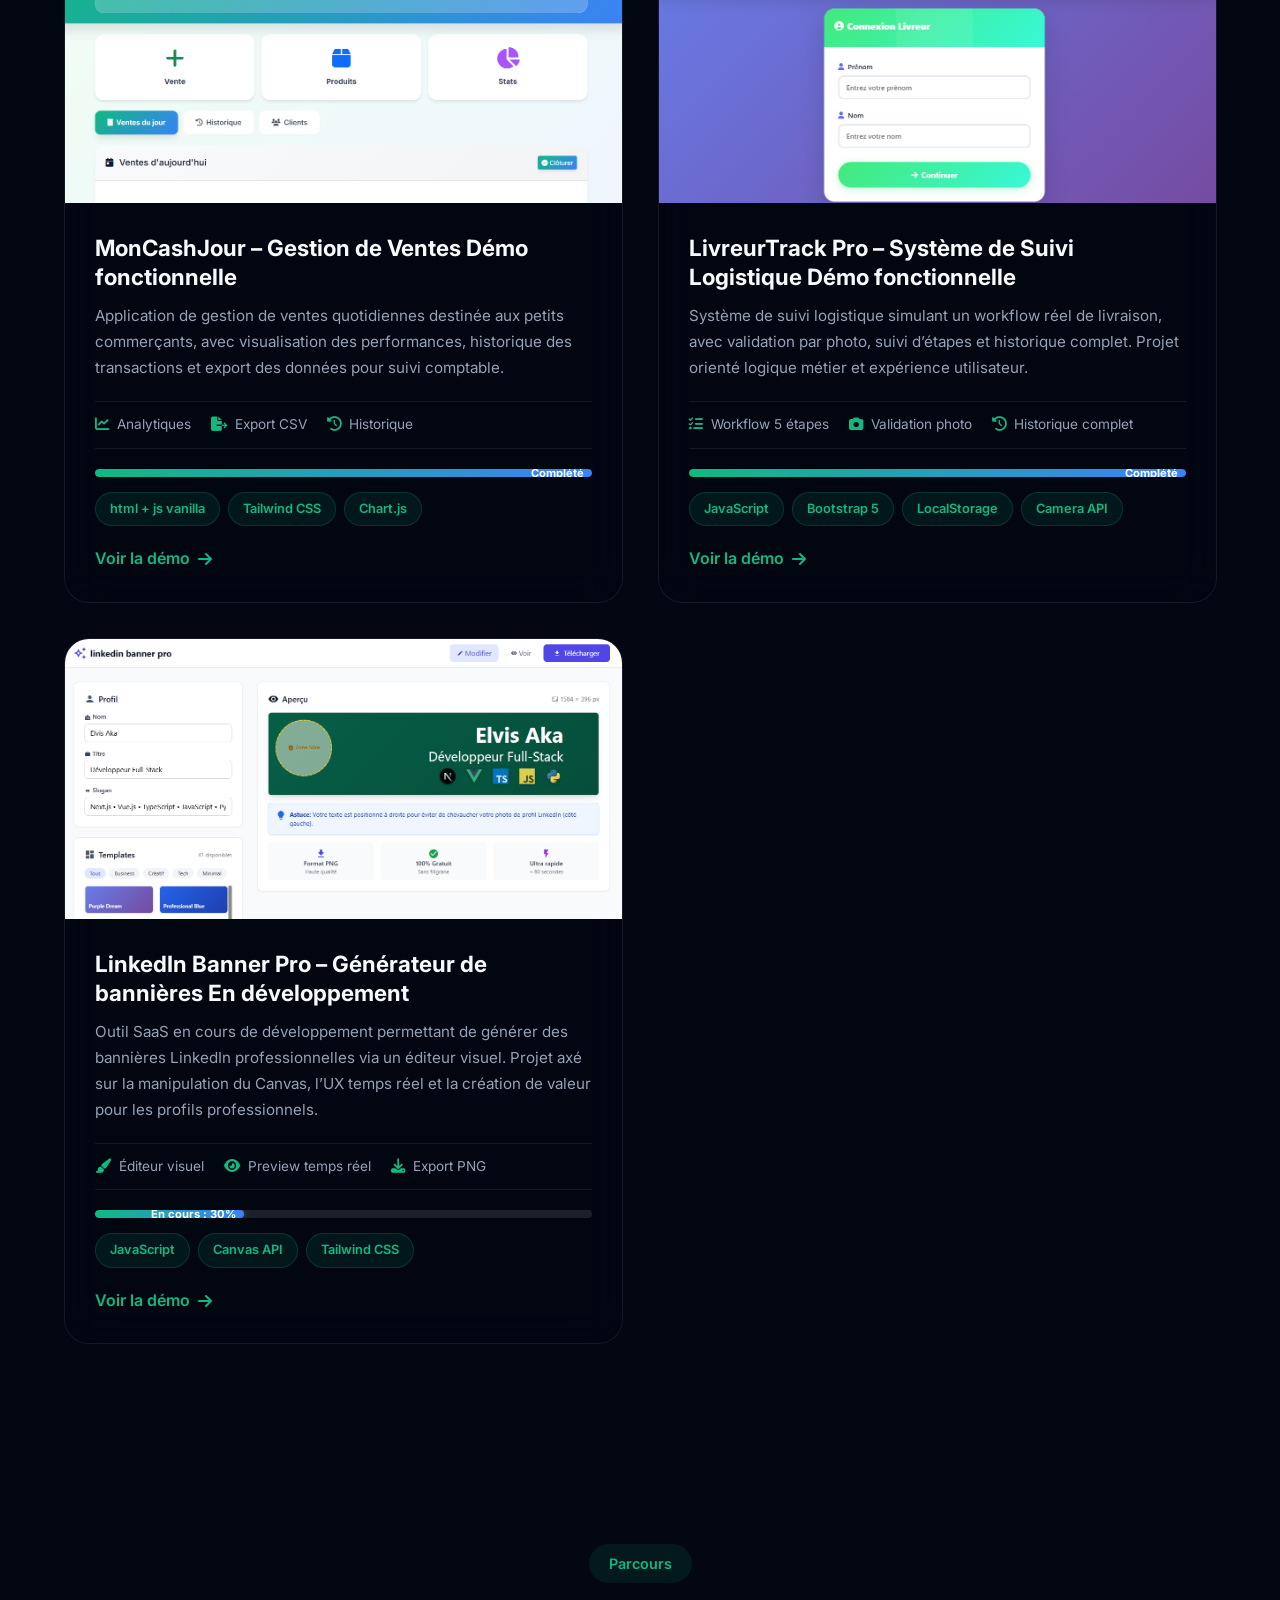
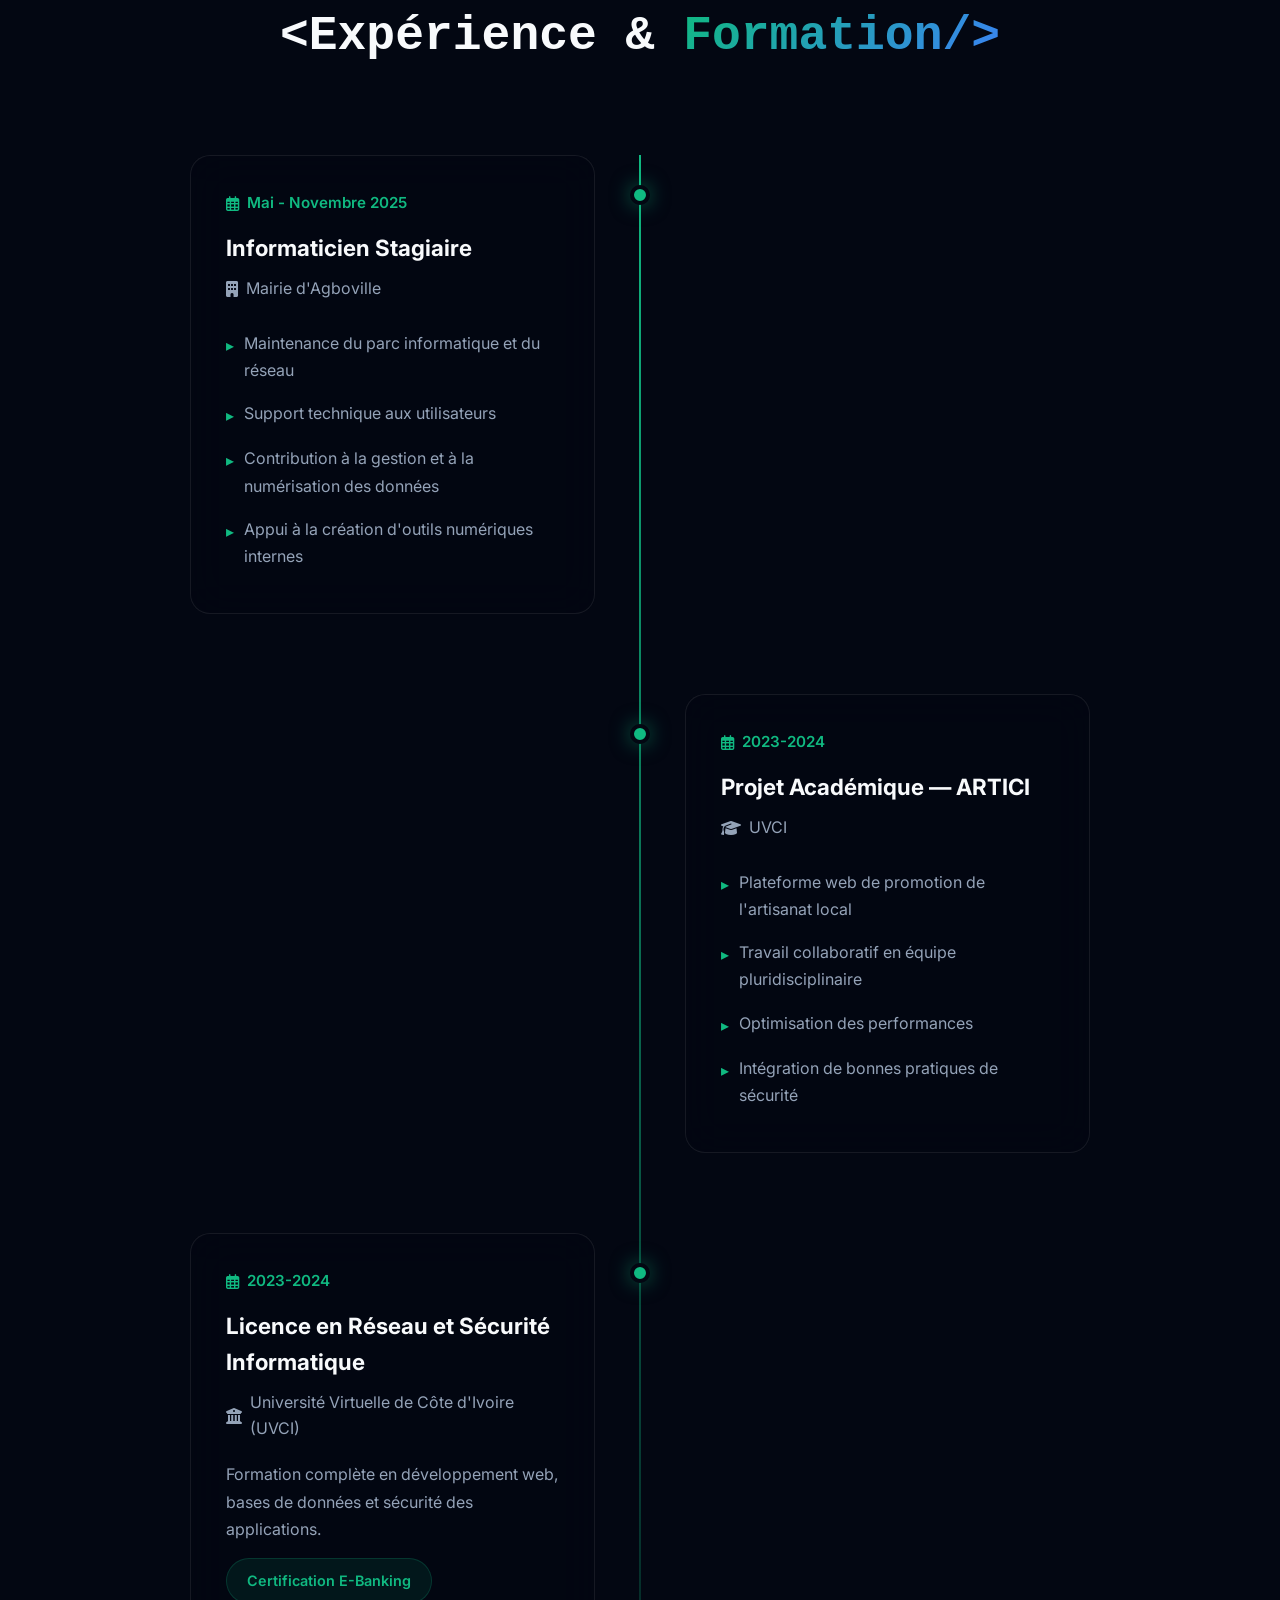
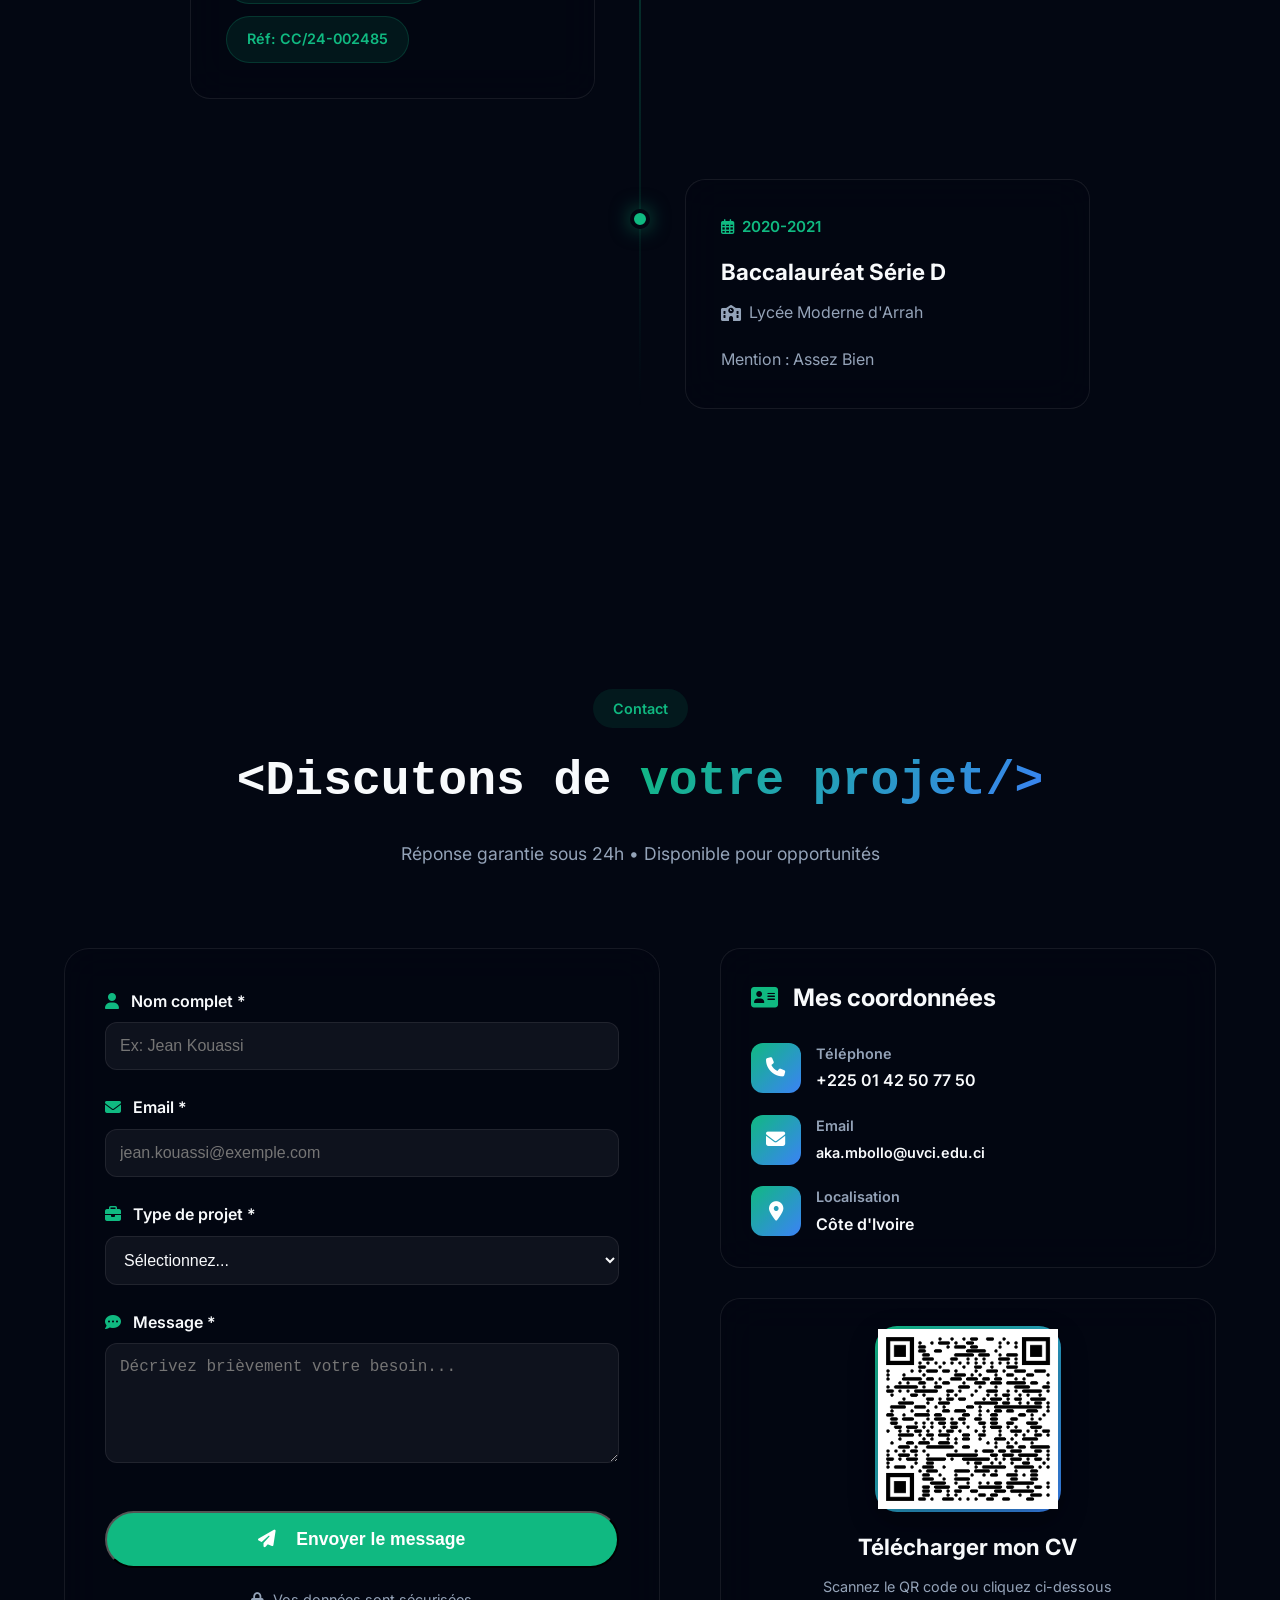
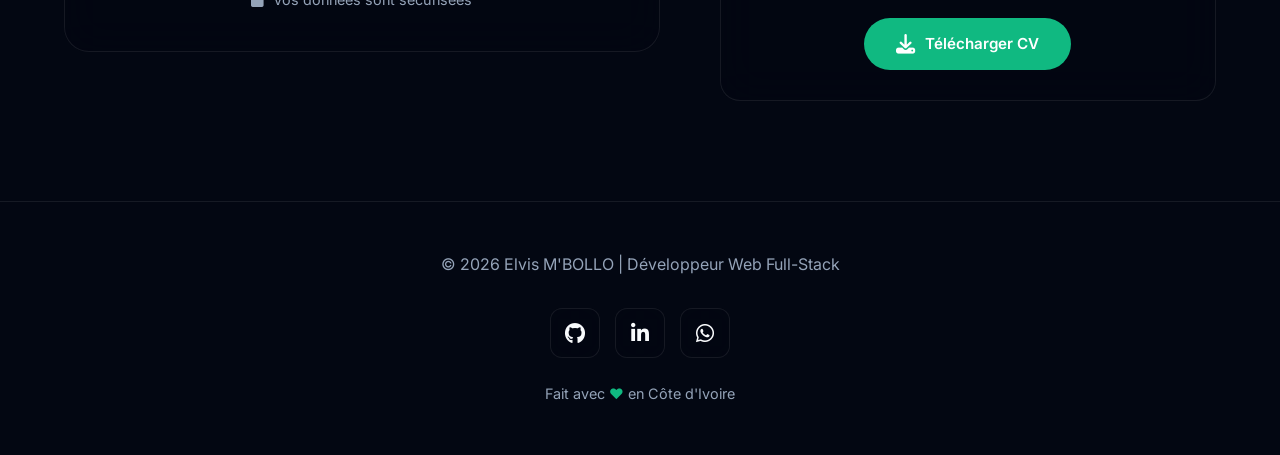
==== commit 4b08b957: "Add files via upload" ====
--- a/index.html
+++ b/index.html
@@ -1490,24 +1490,20 @@
 </footer>
 
     <script>
-
-// ============================================================
-// PORTFOLIO ELVIS M'BOLLO - JAVASCRIPT PRINCIPAL
+        // ============================================================
+// PORTFOLIO ELVIS M'BOLLO - JAVASCRIPT PRINCIPAL CORRIGÉ
 // ============================================================
 
 // ============================================================
 // 1. CONFIGURATION INITIALE
 // ============================================================
 
-// Variables globales pour les thèmes
-let currentThemeMode = 0; // 0=Dark, 1=Light, 2=Glass Clair, 3=Ultra Glass
-let currentColorTheme = 0; // 0=Vert, 1=Violet
+let currentThemeMode = 0;
+let currentColorTheme = 0;
 
 const themeModes = [
     { name: 'Mode Sombre', class: '', icon: 'dark_mode', color: '#64748b' },
-    
     { name: 'Glass Clair', class: 'glass-mode', icon: 'water_drop', color: '#3b82f6' },
-    
 ];
 
 const colorThemes = [
@@ -1521,43 +1517,65 @@
 
 window.addEventListener('load', () => {
     const loader = document.querySelector('.page-loader');
-    
     setTimeout(() => {
         if (loader) {
             loader.classList.add('hidden');
-            setTimeout(() => {
-                loader.remove();
-            }, 500);
+            setTimeout(() => loader.remove(), 500);
         }
     }, 2000);
 });
 
+
+document.addEventListener('DOMContentLoaded', () => {
+    const stats = document.querySelectorAll('.stat-number');
+    
+    const animateValue = (obj, start, end, duration) => {
+        let startTimestamp = null;
+        const step = (timestamp) => {
+            if (!startTimestamp) startTimestamp = timestamp;
+            const progress = Math.min((timestamp - startTimestamp) / duration, 1);
+            obj.innerHTML = Math.floor(progress * (end - start) + start) + '<span>+</span>';
+            if (progress < 1) {
+                window.requestAnimationFrame(step);
+            }
+        };
+        window.requestAnimationFrame(step);
+    };
+
+    const observerOptions = {
+        threshold: 0.5 // L'animation se lance quand 50% de l'élément est visible
+    };
+
+    const statsObserver = new IntersectionObserver((entries, observer) => {
+        entries.forEach(entry => {
+            if (entry.isIntersecting) {
+                const target = parseInt(entry.target.getAttribute('data-target'));
+                animateValue(entry.target, 0, target, 2000); // 2000ms = 2 secondes
+                observer.unobserve(entry.target); // On arrête d'observer après l'animation
+            }
+        });
+    }, observerOptions);
+
+    stats.forEach(stat => {
+        statsObserver.observe(stat);
+    });
+});
+
 // ============================================================
 // 3. NAVBAR - MOBILE MENU
 // ============================================================
 
 function toggleMenu() {
     const navLinks = document.getElementById('navLinks');
-    if (navLinks) {
-        navLinks.classList.toggle('active');
-    }
+    if (navLinks) navLinks.classList.toggle('active');
 }
 
-// Navbar Scroll Effect
 window.addEventListener('scroll', function() {
     const navbar = document.querySelector('.navbar');
     if (navbar) {
-        if (window.scrollY > 100) {
-            navbar.classList.add('scrolled');
-        } else {
-            navbar.classList.remove('scrolled');
-        }
+        navbar.classList.toggle('scrolled', window.scrollY > 100);
     }
 });
-
-// ============================================================
-// 4. ACTIVE NAV LINK ON SCROLL + ANIMATION DE TRANSITION
-// ============================================================
 
 const sections = document.querySelectorAll('section[id]');
 const navLinks = document.querySelectorAll('.nav-links-vertical a, .nav-links a');
@@ -1590,6 +1608,7 @@
     });
 });
 
+
 // ============================================================
 // 5. SMOOTH SCROLL
 // ============================================================
@@ -1599,16 +1618,9 @@
         e.preventDefault();
         const target = document.querySelector(this.getAttribute('href'));
         if (target) {
-            target.scrollIntoView({
-                behavior: 'smooth',
-                block: 'start'
-            });
-            
-            // Ferme le menu mobile si ouvert
+            target.scrollIntoView({ behavior: 'smooth', block: 'start' });
             const navLinks = document.getElementById('navLinks');
-            if (navLinks) {
-                navLinks.classList.remove('active');
-            }
+            if (navLinks) navLinks.classList.remove('active');
         }
     });
 });
@@ -1616,11 +1628,6 @@
 // ============================================================
 // 6. INTERSECTION OBSERVER - ANIMATIONS
 // ============================================================
-
-const observerOptions = {
-    threshold: 0.1,
-    rootMargin: '0px 0px -100px 0px'
-};
 
 const observer = new IntersectionObserver((entries) => {
     entries.forEach(entry => {
@@ -1629,9 +1636,8 @@
             entry.target.style.transform = 'translateY(0)';
         }
     });
-}, observerOptions);
-
-// Observer toutes les cartes et sections
+}, { threshold: 0.1, rootMargin: '0px 0px -100px 0px' });
+
 document.querySelectorAll('.service-card, .project-card, .timeline-item, .skill-category').forEach(el => {
     el.style.opacity = '0';
     el.style.transform = 'translateY(30px)';
@@ -1690,7 +1696,6 @@
 const themeModeBtn = document.getElementById('theme-mode-toggle');
 const colorThemeBtn = document.getElementById('color-theme-toggle');
 
-// Changement de mode au clic
 if (themeModeBtn) {
     themeModeBtn.addEventListener('click', () => {
         currentThemeMode = (currentThemeMode + 1) % themeModes.length;
@@ -1698,7 +1703,6 @@
     });
 }
 
-// Changement de couleur au clic
 if (colorThemeBtn) {
     colorThemeBtn.addEventListener('click', () => {
         currentColorTheme = (currentColorTheme + 1) % colorThemes.length;
@@ -1706,36 +1710,26 @@
     });
 }
 
-// Fonction pour appliquer un mode de thème
 function applyThemeMode(modeIndex) {
     const mode = themeModes[modeIndex];
-    
-    document.body.classList.remove( 'glass-mode', );
-    
-    if (mode.class) {
-        document.body.classList.add(mode.class);
-    }
+    document.body.classList.remove('glass-mode');
+    if (mode.class) document.body.classList.add(mode.class);
     
     const icon = themeModeBtn.querySelector('.material-symbols-outlined');
     if (icon) {
         icon.textContent = mode.icon;
         icon.style.color = mode.color;
     }
-    
     showNotification(mode.name);
 }
 
-// Fonction pour appliquer une couleur
 function applyColorTheme(themeIndex) {
     const theme = colorThemes[themeIndex];
-    
     document.documentElement.style.setProperty('--primary', theme.primary);
     document.documentElement.style.setProperty('--primary-dark', theme.primaryDark);
-    
     showNotification(theme.name);
 }
 
-// Notification de changement
 function showNotification(text) {
     const oldNotif = document.querySelector('.theme-notification');
     if (oldNotif) oldNotif.remove();
@@ -1743,19 +1737,13 @@
     const notification = document.createElement('div');
     notification.className = 'theme-notification';
     notification.style.cssText = `
-        position: fixed;
-        top: 100px;
-        right: 30px;
-        background: var(--glass-bg);
-        backdrop-filter: blur(20px);
-        border: 2px solid var(--primary);
-        padding: 15px 25px;
-        border-radius: 15px;
-        z-index: 10001;
+        position: fixed; top: 100px; right: 30px;
+        background: var(--glass-bg); backdrop-filter: blur(20px);
+        border: 2px solid var(--primary); padding: 15px 25px;
+        border-radius: 15px; z-index: 10001;
         animation: slideInRight 0.5s ease;
         box-shadow: 0 10px 30px rgba(0,0,0,0.3);
-        color: var(--text-light);
-        font-weight: 600;
+        color: var(--text-light); font-weight: 600;
     `;
     notification.textContent = text;
     document.body.appendChild(notification);
@@ -1766,75 +1754,85 @@
     }, 2000);
 }
 
-// Initialiser avec mode clair
 applyThemeMode(currentThemeMode);
 
 // ============================================================
-// 9. ANIMATION DES STATISTIQUES
-// ============================================================
-
-function animateStats() {
-    const stats = document.querySelectorAll('.stat-number');
-    
-    stats.forEach(stat => {
-        const target = parseInt(stat.getAttribute('data-target'));
-        const increment = target / 50;
-        let current = 0;
-        
-        const updateCount = () => {
-            if (current < target) {
-                current += increment;
-                stat.firstChild.textContent = Math.ceil(current);
-                setTimeout(updateCount, 30);
-            } else {
-                stat.firstChild.textContent = target;
-            }
-        };
-        
-        updateCount();
-    });
-}
-
-
-
-// ============================================================
-// FUSÉE - DÉTECTION FOOTER ET ANIMATION
-// ============================================================
+// 9. FUSÉE AVEC FEU - VERSION AMÉLIORÉE
+// ============================================================
+
 document.addEventListener('DOMContentLoaded', function() {
     const rocket = document.getElementById('rocketBtn');
-
-    // Faire apparaître/disparaître au scroll
+    const footer = document.querySelector('footer');
+    
+    if (!rocket || !footer) return;
+    
+    // Créer la flamme droite
+    const rightFlame = document.createElement('div');
+    rightFlame.className = 'rocket-flame';
+    rocket.appendChild(rightFlame);
+    
+    // Vérifier si le footer est visible
+    function checkFooterVisibility() {
+        const footerRect = footer.getBoundingClientRect();
+        const windowHeight = window.innerHeight;
+        const footerIsVisible = footerRect.top < windowHeight;
+        
+        rocket.classList.toggle('visible', footerIsVisible);
+    }
+    
+    // Optimisation avec requestAnimationFrame
+    let scrollTimeout;
     window.addEventListener('scroll', () => {
-        if (window.scrollY > 300) {
-            rocket.style.opacity = "1";
-            rocket.style.visibility = "visible";
-        } else {
-            rocket.style.opacity = "0";
-            rocket.style.visibility = "hidden";
-        }
+        if (scrollTimeout) window.cancelAnimationFrame(scrollTimeout);
+        scrollTimeout = window.requestAnimationFrame(checkFooterVisibility);
     });
-
-    // Action du clic
+    
+    checkFooterVisibility();
+    
+    // Clic sur la fusée
     rocket.addEventListener('click', () => {
-        // Ajouter l'animation de décollage
+        createFireParticles();
         rocket.classList.add('launching');
-
-        // Remonter la page
-        window.scrollTo({
-            top: 0,
-            behavior: 'smooth'
-        });
-
-        // Réinitialiser le bouton après 1 seconde
+        
+        // Désactive temporairement le hover pendant le lancement
+        rocket.style.pointerEvents = 'none';
+        
+        window.scrollTo({ top: 0, behavior: 'smooth' });
+        
         setTimeout(() => {
-            rocket.classList.remove('launching');
-            rocket.style.opacity = "0";
-            rocket.style.visibility = "hidden";
+            rocket.classList.remove('launching', 'visible');
+            rocket.style.pointerEvents = 'auto'; // Réactive le hover
         }, 1000);
     });
+    
+    // Créer les particules de feu
+    function createFireParticles() {
+        const particleCount = 8;
+        for (let i = 0; i < particleCount; i++) {
+            const particle = document.createElement('div');
+            particle.className = 'fire-particle';
+            const randomOffset = (Math.random() - 0.5) * 40;
+            particle.style.setProperty('--x-offset', `${randomOffset}px`);
+            particle.style.animationDelay = `${Math.random() * 0.2}s`;
+            rocket.appendChild(particle);
+            setTimeout(() => particle.remove(), 800);
+        }
+    }
 });
-// ============================================================
-// 11. INFO BOX PROJETS
+
+// ============================================================
+// 10. TOGGLE INFO BOX PROJETS
+// ============================================================
+
+function toggleProjectsInfo() {
+    const infoBox = document.getElementById('projectsInfoBox');
+    if (infoBox) {
+        infoBox.classList.toggle('hidden');
+    }
+}
+
+// ============================================================
+// 11. FILTRAGE DES PROJETS
 // ============================================================
 
 document.addEventListener('DOMContentLoaded', () => {
@@ -1843,100 +1841,67 @@
     const noProjectsMsg = document.getElementById('noProjectsMessage');
     const projectsGrid = document.getElementById('projectsGrid');
 
-    // Fonction de filtrage optimisée
     function filterProjects(category) {
         let visibleCount = 0;
         const visibleCards = [];
 
-        // 1. Masquer tous les projets immédiatement
         projectCards.forEach(card => {
             const cardCategory = card.getAttribute('data-category');
-            
             if (category === 'tous' || cardCategory === category) {
                 visibleCards.push(card);
                 visibleCount++;
             } else {
-                // Masquer instantanément les non-concernés
                 card.style.opacity = '0';
                 card.style.transform = 'scale(0.8)';
-                setTimeout(() => {
-                    card.style.display = 'none';
-                }, 300);
+                setTimeout(() => card.style.display = 'none', 300);
             }
         });
 
-        // 2. Adapter la grid selon le nombre de projets visibles
         adaptGridLayout(visibleCount);
 
-        // 3. Afficher les projets filtrés avec animation
         visibleCards.forEach((card, index) => {
             card.style.display = 'block';
-            
             setTimeout(() => {
                 card.style.opacity = '1';
                 card.style.transform = 'scale(1)';
             }, index * 80 + 50);
         });
 
-        // 4. Gérer le message "Aucun projet"
         handleNoProjectsMessage(visibleCount);
     }
 
-    // Adapter la grid selon le nombre de projets
     function adaptGridLayout(count) {
         if (!projectsGrid) return;
-
-        // Reset
         projectsGrid.style.gridTemplateColumns = '';
         projectsGrid.style.maxWidth = '';
-        projectsGrid.style.justifyContent = '';
 
         if (count === 1) {
-            // 1 projet : Centré avec largeur max
             projectsGrid.style.gridTemplateColumns = '1fr';
             projectsGrid.style.maxWidth = '600px';
             projectsGrid.style.margin = '0 auto';
         } else if (count === 2) {
-            // 2 projets : 2 colonnes sur desktop, 1 sur mobile
             projectsGrid.style.gridTemplateColumns = 'repeat(auto-fit, minmax(380px, 1fr))';
             projectsGrid.style.maxWidth = '1200px';
-            projectsGrid.style.margin = '0 auto';
-        } else if (count === 3) {
-            // 3 projets : Grid adaptative
-            projectsGrid.style.gridTemplateColumns = 'repeat(auto-fit, minmax(380px, 1fr))';
-            projectsGrid.style.maxWidth = '1400px';
-        } else {
-            // 4+ projets : Grid complète
-            projectsGrid.style.gridTemplateColumns = 'repeat(auto-fit, minmax(380px, 1fr))';
-            projectsGrid.style.maxWidth = '1400px';
         }
 
-        // Mobile : toujours 2 colonnes si écran < 768px
         if (window.innerWidth <= 768) {
             projectsGrid.style.gridTemplateColumns = 'repeat(2, 1fr)';
             projectsGrid.style.maxWidth = '100%';
         }
     }
 
-    // Gérer le message "Aucun projet"
     function handleNoProjectsMessage(count) {
         if (!noProjectsMsg) return;
-
         if (count === 0) {
             noProjectsMsg.style.display = 'block';
             noProjectsMsg.style.opacity = '0';
-            setTimeout(() => {
-                noProjectsMsg.style.opacity = '1';
-            }, 300);
+            setTimeout(() => noProjectsMsg.style.opacity = '1', 300);
         } else {
             noProjectsMsg.style.opacity = '0';
-            setTimeout(() => {
-                noProjectsMsg.style.display = 'none';
-            }, 300);
+            setTimeout(() => noProjectsMsg.style.display = 'none', 300);
         }
     }
 
-    // Mettre à jour les compteurs
     function updateFilterCounts() {
         const counts = {
             'tous': projectCards.length,
@@ -1954,46 +1919,16 @@
         });
     }
 
-    // Gestion des clics sur les filtres
     filterBtns.forEach(btn => {
         btn.addEventListener('click', () => {
-            // Retirer active de tous les boutons
             filterBtns.forEach(b => b.classList.remove('active'));
-            
-            // Ajouter active au bouton cliqué
             btn.classList.add('active');
-            
-            // Filtrer les projets
-            const filter = btn.getAttribute('data-filter');
-            filterProjects(filter);
-
-            // Animation du bouton
-            btn.style.transform = 'scale(0.95)';
-            setTimeout(() => {
-                btn.style.transform = '';
-            }, 150);
+            filterProjects(btn.getAttribute('data-filter'));
         });
     });
 
-    // Initialisation
     updateFilterCounts();
     adaptGridLayout(projectCards.length);
-
-    // Réadapter la grid au resize
-    let resizeTimer;
-    window.addEventListener('resize', () => {
-        clearTimeout(resizeTimer);
-        resizeTimer = setTimeout(() => {
-            const activeBtn = document.querySelector('.filter-btn.active');
-            if (activeBtn) {
-                const filter = activeBtn.getAttribute('data-filter');
-                const visibleCount = filter === 'tous' 
-                    ? projectCards.length 
-                    : document.querySelectorAll(`[data-category="${filter}"]`).length;
-                adaptGridLayout(visibleCount);
-            }
-        }, 250);
-    });
 });
 
 // ============================================================
@@ -2069,89 +2004,7 @@
 window.addEventListener('resize', adjustScrollSpeed);
 
 // ============================================================
-// 13. FILTRAGE DES PROJETS
-// ============================================================
-
-document.addEventListener('DOMContentLoaded', () => {
-    const filterBtns = document.querySelectorAll('.filter-btn');
-    const projectCards = document.querySelectorAll('.project-card');
-    const noProjectsMsg = document.getElementById('noProjectsMessage');
-    const projectsGrid = document.getElementById('projectsGrid');
-
-    function filterProjects(category) {
-        let visibleCount = 0;
-
-        projectCards.forEach((card, index) => {
-            const cardCategory = card.getAttribute('data-category');
-            
-            if (category === 'tous' || cardCategory === category) {
-                setTimeout(() => {
-                    card.classList.remove('hidden-filter');
-                    card.style.opacity = '0';
-                    card.style.transform = 'scale(0.8) translateY(20px)';
-                    
-                    setTimeout(() => {
-                        card.style.opacity = '1';
-                        card.style.transform = 'scale(1) translateY(0)';
-                    }, 50);
-                }, index * 100);
-                
-                visibleCount++;
-            } else {
-                card.classList.add('hidden-filter');
-            }
-        });
-
-        if (noProjectsMsg && projectsGrid) {
-            if (visibleCount === 0) {
-                noProjectsMsg.classList.remove('hidden');
-                projectsGrid.style.minHeight = '300px';
-            } else {
-                noProjectsMsg.classList.add('hidden');
-                projectsGrid.style.minHeight = 'auto';
-            }
-        }
-
-        updateFilterCounts();
-    }
-
-    function updateFilterCounts() {
-        const counts = {
-            'tous': projectCards.length,
-            'en-ligne': document.querySelectorAll('[data-category="en-ligne"]').length,
-            'demo': document.querySelectorAll('[data-category="demo"]').length,
-            'en-cours': document.querySelectorAll('[data-category="en-cours"]').length
-        };
-
-        filterBtns.forEach(btn => {
-            const filter = btn.getAttribute('data-filter');
-            const countSpan = btn.querySelector('.filter-count');
-            if (countSpan && counts[filter] !== undefined) {
-                countSpan.textContent = counts[filter];
-            }
-        });
-    }
-
-    filterBtns.forEach(btn => {
-        btn.addEventListener('click', () => {
-            filterBtns.forEach(b => b.classList.remove('active'));
-            btn.classList.add('active');
-            
-            const filter = btn.getAttribute('data-filter');
-            filterProjects(filter);
-
-            btn.style.transform = 'scale(0.95)';
-            setTimeout(() => {
-                btn.style.transform = '';
-            }, 150);
-        });
-    });
-
-    updateFilterCounts();
-});
-
-// ============================================================
-// 14. FORMULAIRE DE CONTACT
+// 13. FORMULAIRE DE CONTACT
 // ============================================================
 
 const contactForm = document.getElementById('contactForm');
@@ -2163,12 +2016,9 @@
         const formData = {
             name: document.getElementById('name').value.trim(),
             email: document.getElementById('email').value.trim(),
-            phone: document.getElementById('phone').value.trim(),
             projectType: document.getElementById('projectType').value,
             message: document.getElementById('message').value.trim()
         };
-        
-        if (!validateForm(formData)) return;
         
         const submitBtn = contactForm.querySelector('button[type="submit"]');
         const submitText = document.getElementById('submitText');
@@ -2181,14 +2031,10 @@
         try {
             const response = await fetch('https://formsubmit.co/ajax/wthomasss06@gmail.com', {
                 method: 'POST',
-                headers: {
-                    'Content-Type': 'application/json',
-                    'Accept': 'application/json'
-                },
+                headers: { 'Content-Type': 'application/json', 'Accept': 'application/json' },
                 body: JSON.stringify({
                     name: formData.name,
                     email: formData.email,
-                    phone: formData.phone || 'Non renseigné',
                     'Type de projet': formData.projectType,
                     message: formData.message,
                     _subject: `🚀 Nouveau contact : ${formData.name}`,
@@ -2197,25 +2043,12 @@
                 })
             });
             
-            const data = await response.json();
-            
-            if (data.success || response.ok) {
-                showFormStatus('success', '✅ Message envoyé ! Je vous réponds sous 24h.');
+            if (response.ok) {
+                alert('✅ Message envoyé ! Je vous réponds sous 24h.');
                 contactForm.reset();
-                
-                if (typeof gtag !== 'undefined') {
-                    gtag('event', 'form_submission', {
-                        'event_category': 'Contact',
-                        'event_label': formData.projectType
-                    });
-                }
-            } else {
-                throw new Error('Erreur lors de l\'envoi');
             }
-            
         } catch (error) {
-            console.error('Erreur:', error);
-            showFormStatus('error', '❌ Erreur. Contactez-moi sur WhatsApp : +225 01 42 50 77 50');
+            alert('❌ Erreur. Contactez-moi sur WhatsApp : +225 01 42 50 77 50');
         } finally {
             submitBtn.disabled = false;
             submitText.textContent = 'Envoyer le message';
@@ -2224,70 +2057,8 @@
     });
 }
 
-function validateForm(data) {
-    let isValid = true;
-    
-    if (data.name.length < 3) {
-        showError('nameError', 'Le nom doit contenir au moins 3 caractères');
-        isValid = false;
-    } else {
-        hideError('nameError');
-    }
-    
-    const emailRegex = /^[^\s@]+@[^\s@]+\.[^\s@]+$/;
-    if (!emailRegex.test(data.email)) {
-        showError('emailError', 'Email invalide');
-        isValid = false;
-    } else {
-        hideError('emailError');
-    }
-    
-    if (data.message.length < 20) {
-        showError('messageError', 'Le message doit contenir au moins 20 caractères');
-        isValid = false;
-    } else {
-        hideError('messageError');
-    }
-    
-    return isValid;
-}
-
-function showError(id, message) {
-    const errorEl = document.getElementById(id);
-    if (errorEl) {
-        errorEl.textContent = message;
-        errorEl.style.display = 'block';
-    }
-}
-
-function hideError(id) {
-    const errorEl = document.getElementById(id);
-    if (errorEl) {
-        errorEl.style.display = 'none';
-    }
-}
-
-function showFormStatus(type, message) {
-    const statusEl = document.getElementById('formStatus');
-    if (!statusEl) return;
-    
-    statusEl.style.display = 'block';
-    statusEl.style.background = type === 'success' 
-        ? 'rgba(16, 185, 129, 0.2)' 
-        : 'rgba(239, 68, 68, 0.2)';
-    statusEl.style.border = type === 'success'
-        ? '2px solid #10b981'
-        : '2px solid #ef4444';
-    statusEl.style.color = type === 'success' ? '#10b981' : '#ef4444';
-    statusEl.textContent = message;
-    
-    setTimeout(() => {
-        statusEl.style.display = 'none';
-    }, 5000);
-}
-
-// ============================================================
-// 15. ANIMATIONS CSS (Ajoutées dynamiquement)
+// ============================================================
+// 14. ANIMATIONS CSS
 // ============================================================
 
 const style = document.createElement('style');
--- a/styles.css
+++ b/styles.css
@@ -2133,43 +2133,220 @@
 
 
 /* ============================================================
-   FUSÉE ULTIME - CSS SYNCHRONISÉ AVEC JS
+   FUSÉE OPTIMISÉE - Apparaît uniquement au footer + Feu de décollage
    ============================================================ */
+
 .scroll-top-btn {
     position: fixed;
     bottom: 30px;
     left: 50%;
-    transform: translateX(-50%) translateY(0); /* On le force à 0 pour tester */
+    transform: translateX(-50%);
     width: 60px;
     height: 60px;
-    background: #10b981 !important; /* Vert Flash */
+    background: #10b981 !important;
     color: white !important;
     border: none;
-    border-radius: 50% 50% 15% 15%; /* Forme de tête de fusée */
+    border-radius: 50% 50% 15% 15%;
     cursor: pointer;
-    display: flex; /* Utilise Flexbox */
+    display: flex;
     align-items: center;
     justify-content: center;
     font-size: 1.8rem;
-    z-index: 9999; /* Au-dessus de TOUT */
+    z-index: 9999;
     box-shadow: 0 0 20px rgba(16, 185, 129, 0.6);
     transition: all 0.3s ease;
     
-    /* On s'assure qu'il est visible au début */
+    /* Masquée par défaut */
+    opacity: 0;
+    visibility: hidden;
+    pointer-events: none;
+}
+
+/* Visible uniquement quand classe 'visible' est ajoutée par JS */
+.scroll-top-btn.visible {
     opacity: 1;
     visibility: visible;
-}
-
-/* L'animation de décollage */
+    pointer-events: auto;
+}
+
+/* Hover effect avec vibration */
+.scroll-top-btn:hover {
+    /* Animation de vibration continue au survol */
+    animation: rocketShake 0.1s infinite;
+    box-shadow: 0 0 30px rgba(16, 185, 129, 0.8);
+    background: #059669 !important;
+}
+
+/* Animation de vibration */
+@keyframes rocketShake {
+    0% { 
+        transform: translateX(-51%) translateY(-2px) rotate(-1deg); 
+    }
+    50% { 
+        transform: translateX(-49%) translateY(0px) rotate(1deg); 
+    }
+    100% { 
+        transform: translateX(-50%) translateY(-1px) rotate(0deg); 
+    }
+}
+
+/* ============================================================
+   FEU DE DÉCOLLAGE - 3 flammes animées
+   ============================================================ */
+
+.scroll-top-btn::before,
+.scroll-top-btn::after,
+.rocket-flame {
+    content: '';
+    position: absolute;
+    bottom: -15px;
+    left: 50%;
+    width: 20px;
+    height: 25px;
+    background: linear-gradient(to bottom, 
+        #ff6b00 0%,
+        #ff4500 40%,
+        #ffaa00 70%,
+        transparent 100%
+    );
+    border-radius: 50% 50% 40% 40%;
+    opacity: 0;
+    transform: translateX(-50%) scale(0);
+    transition: all 0.3s ease;
+}
+
+/* Flamme centrale */
+.scroll-top-btn::before {
+    z-index: 3;
+}
+
+/* Flamme gauche */
+.scroll-top-btn::after {
+    left: 35%;
+    width: 15px;
+    height: 20px;
+    z-index: 2;
+}
+
+/* Flamme droite (créée en JS) */
+.rocket-flame {
+    left: 65%;
+    width: 15px;
+    height: 20px;
+    z-index: 2;
+}
+
+/* ============================================================
+   ANIMATION DE DÉCOLLAGE
+   ============================================================ */
+
 .scroll-top-btn.launching {
     animation: launchRocket 0.8s forwards ease-in;
 }
 
 @keyframes launchRocket {
-    0% { transform: translateX(-50%) translateY(0); }
-    30% { transform: translateX(-50%) translateY(15px); } /* Recul */
-    100% { transform: translateX(-50%) translateY(-120vh); } /* Disparaît en haut */
-}
+    0% { 
+        transform: translateX(-50%) translateY(0);
+    }
+    15% { 
+        transform: translateX(-50%) translateY(15px); /* Recul */
+    }
+    100% { 
+        transform: translateX(-50%) translateY(-120vh); /* Disparaît en haut */
+    }
+}
+
+/* Activation des flammes pendant le décollage */
+.scroll-top-btn.launching::before,
+.scroll-top-btn.launching::after,
+.scroll-top-btn.launching .rocket-flame {
+    opacity: 1;
+    transform: translateX(-50%) scale(1);
+    animation: flameFlicker 0.15s infinite alternate;
+}
+
+/* Animation de scintillement des flammes */
+@keyframes flameFlicker {
+    0% { 
+        transform: translateX(-50%) scale(1) scaleY(1);
+        filter: brightness(1);
+    }
+    100% { 
+        transform: translateX(-50%) scale(1.1) scaleY(1.15);
+        filter: brightness(1.3);
+    }
+}
+
+/* Particules de feu (optionnel - créées en JS) */
+.fire-particle {
+    position: absolute;
+    bottom: -10px;
+    left: 50%;
+    width: 6px;
+    height: 6px;
+    background: radial-gradient(circle, #ff6b00, #ff4500);
+    border-radius: 50%;
+    pointer-events: none;
+    animation: fireParticle 0.6s ease-out forwards;
+    z-index: 1;
+}
+
+@keyframes fireParticle {
+    0% {
+        transform: translate(-50%, 0) scale(1);
+        opacity: 1;
+    }
+    100% {
+        transform: translate(calc(-50% + var(--x-offset)), 40px) scale(0);
+        opacity: 0;
+    }
+}
+
+/* ============================================================
+   RESPONSIVE
+   ============================================================ */
+
+@media (max-width: 768px) {
+    .scroll-top-btn {
+        width: 50px;
+        height: 50px;
+        font-size: 1.4rem;
+        bottom: 20px;
+    }
+    
+    .scroll-top-btn::before,
+    .scroll-top-btn::after,
+    .rocket-flame {
+        width: 16px;
+        height: 20px;
+        bottom: -12px;
+    }
+    
+    .scroll-top-btn::after {
+        width: 12px;
+        height: 16px;
+    }
+    
+    .rocket-flame {
+        width: 12px;
+        height: 16px;
+    }
+    
+    /* Vibration réduite sur mobile */
+    @keyframes rocketShake {
+        0% { 
+            transform: translateX(-50.5%) translateY(-1px) rotate(-0.5deg); 
+        }
+        50% { 
+            transform: translateX(-49.5%) translateY(0px) rotate(0.5deg); 
+        }
+        100% { 
+            transform: translateX(-50%) translateY(-0.5px) rotate(0deg); 
+        }
+    }
+}
+
+
 
 
 
@@ -5302,4 +5479,18 @@
     .quote-text {
         font-size: 1.1rem;
     }
+}
+
+.stat-number {
+    font-size: 2.5rem;
+    font-weight: 800;
+    color: var(--primary);
+    display: flex;
+    align-items: center;
+    justify-content: center;
+}
+
+.stat-number span {
+    color: var(--primary);
+    margin-left: 2px;
 }
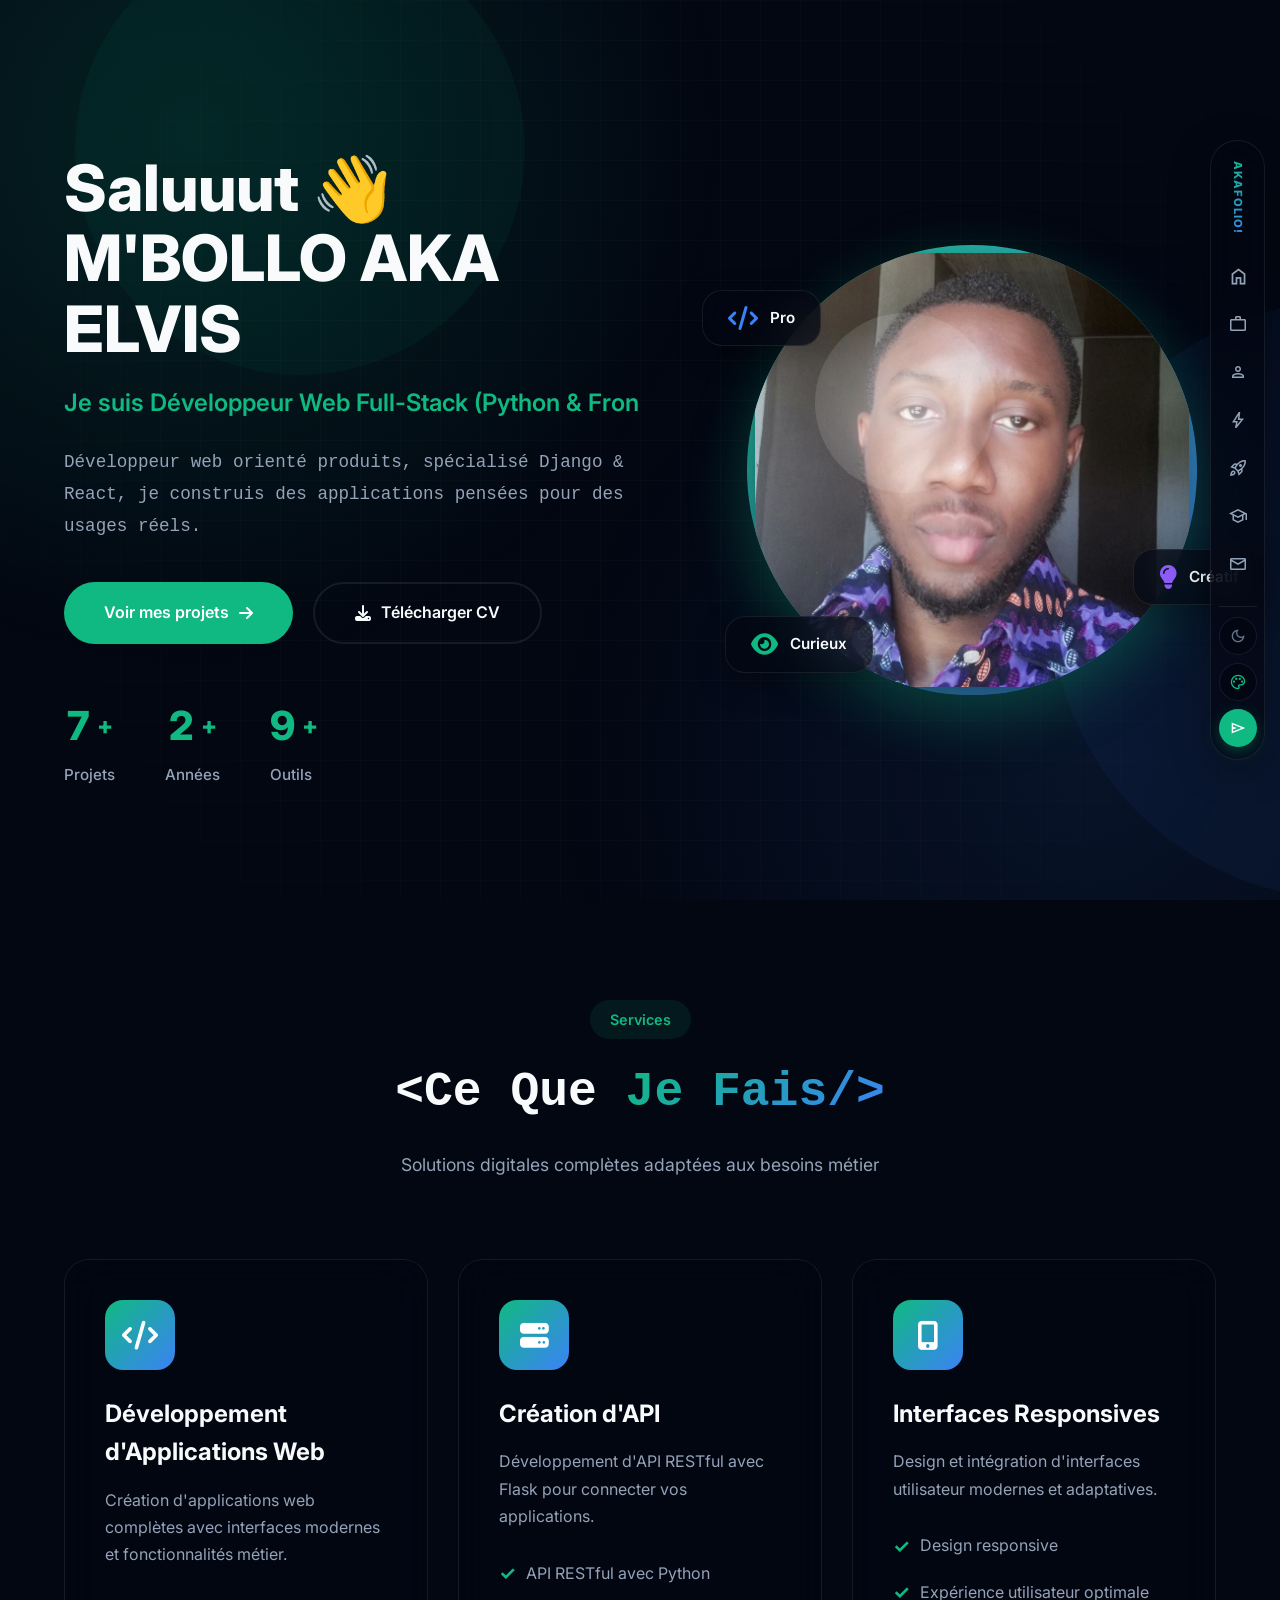
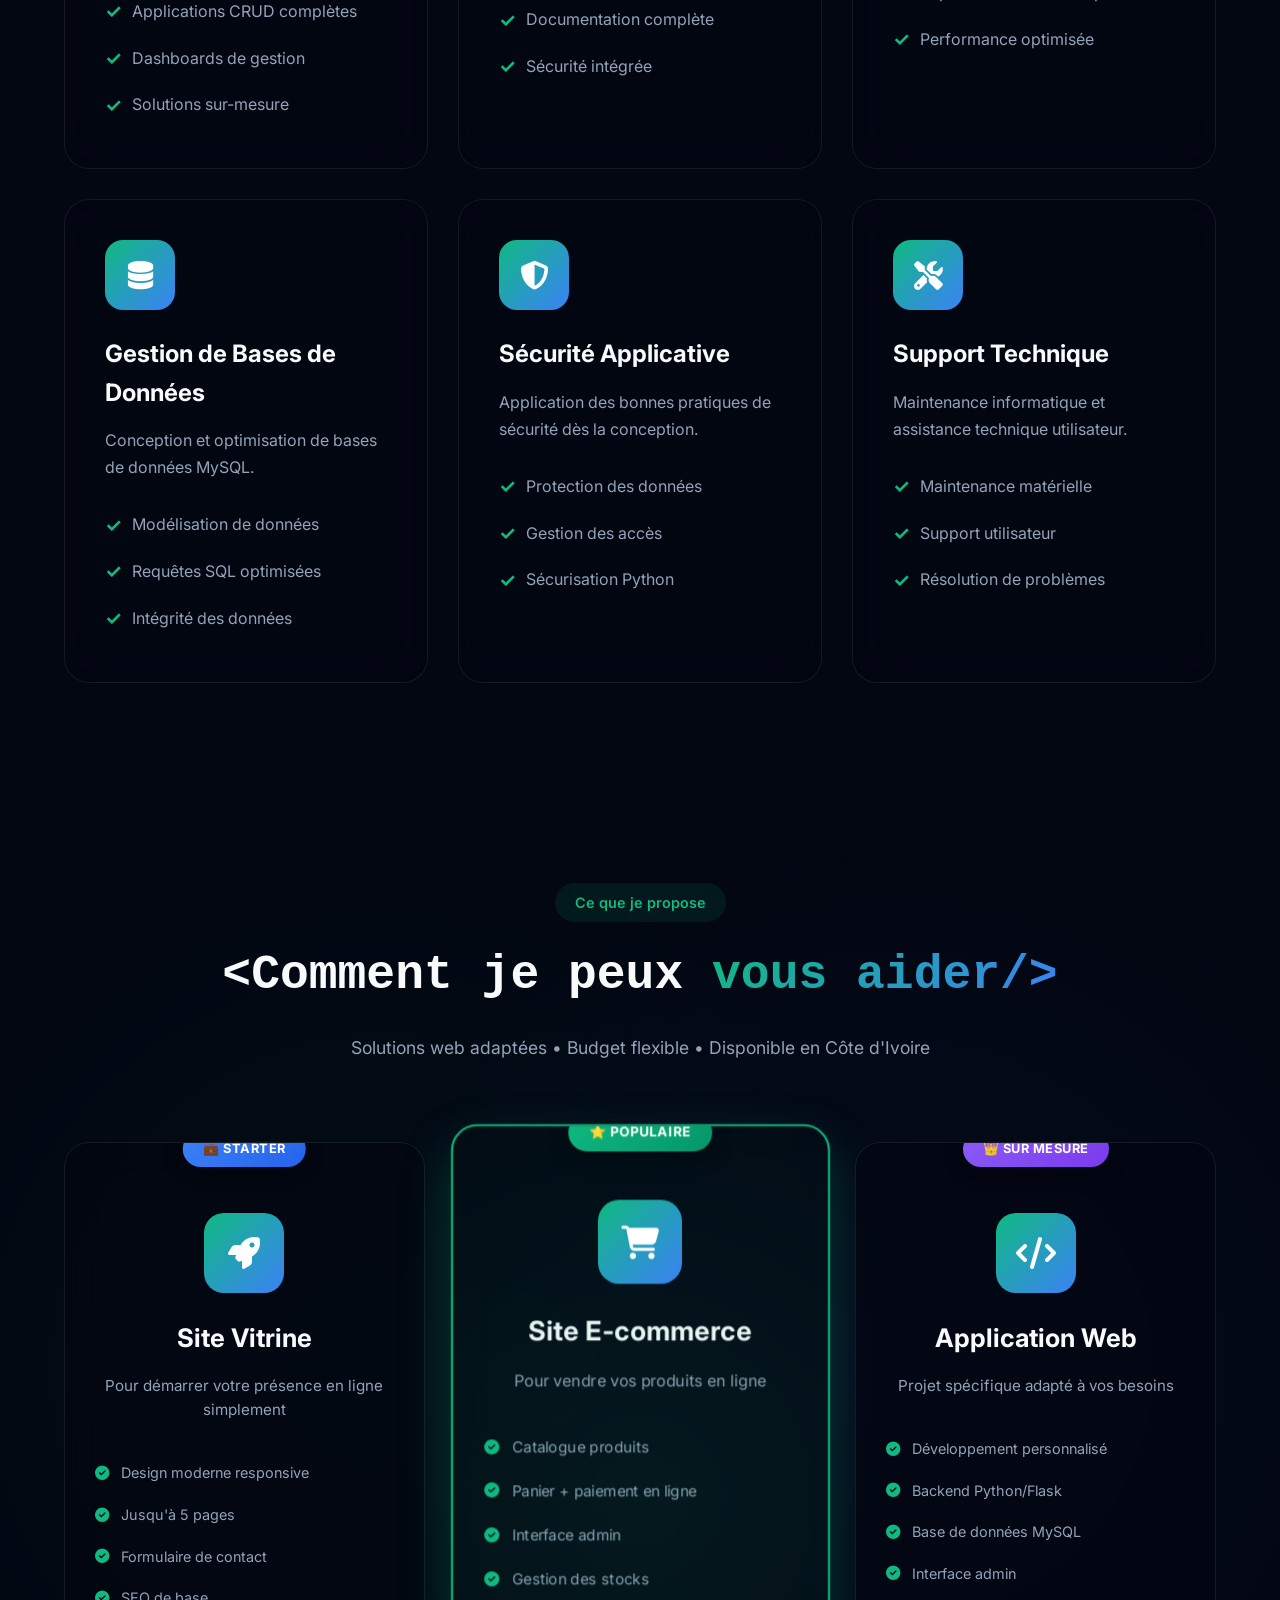
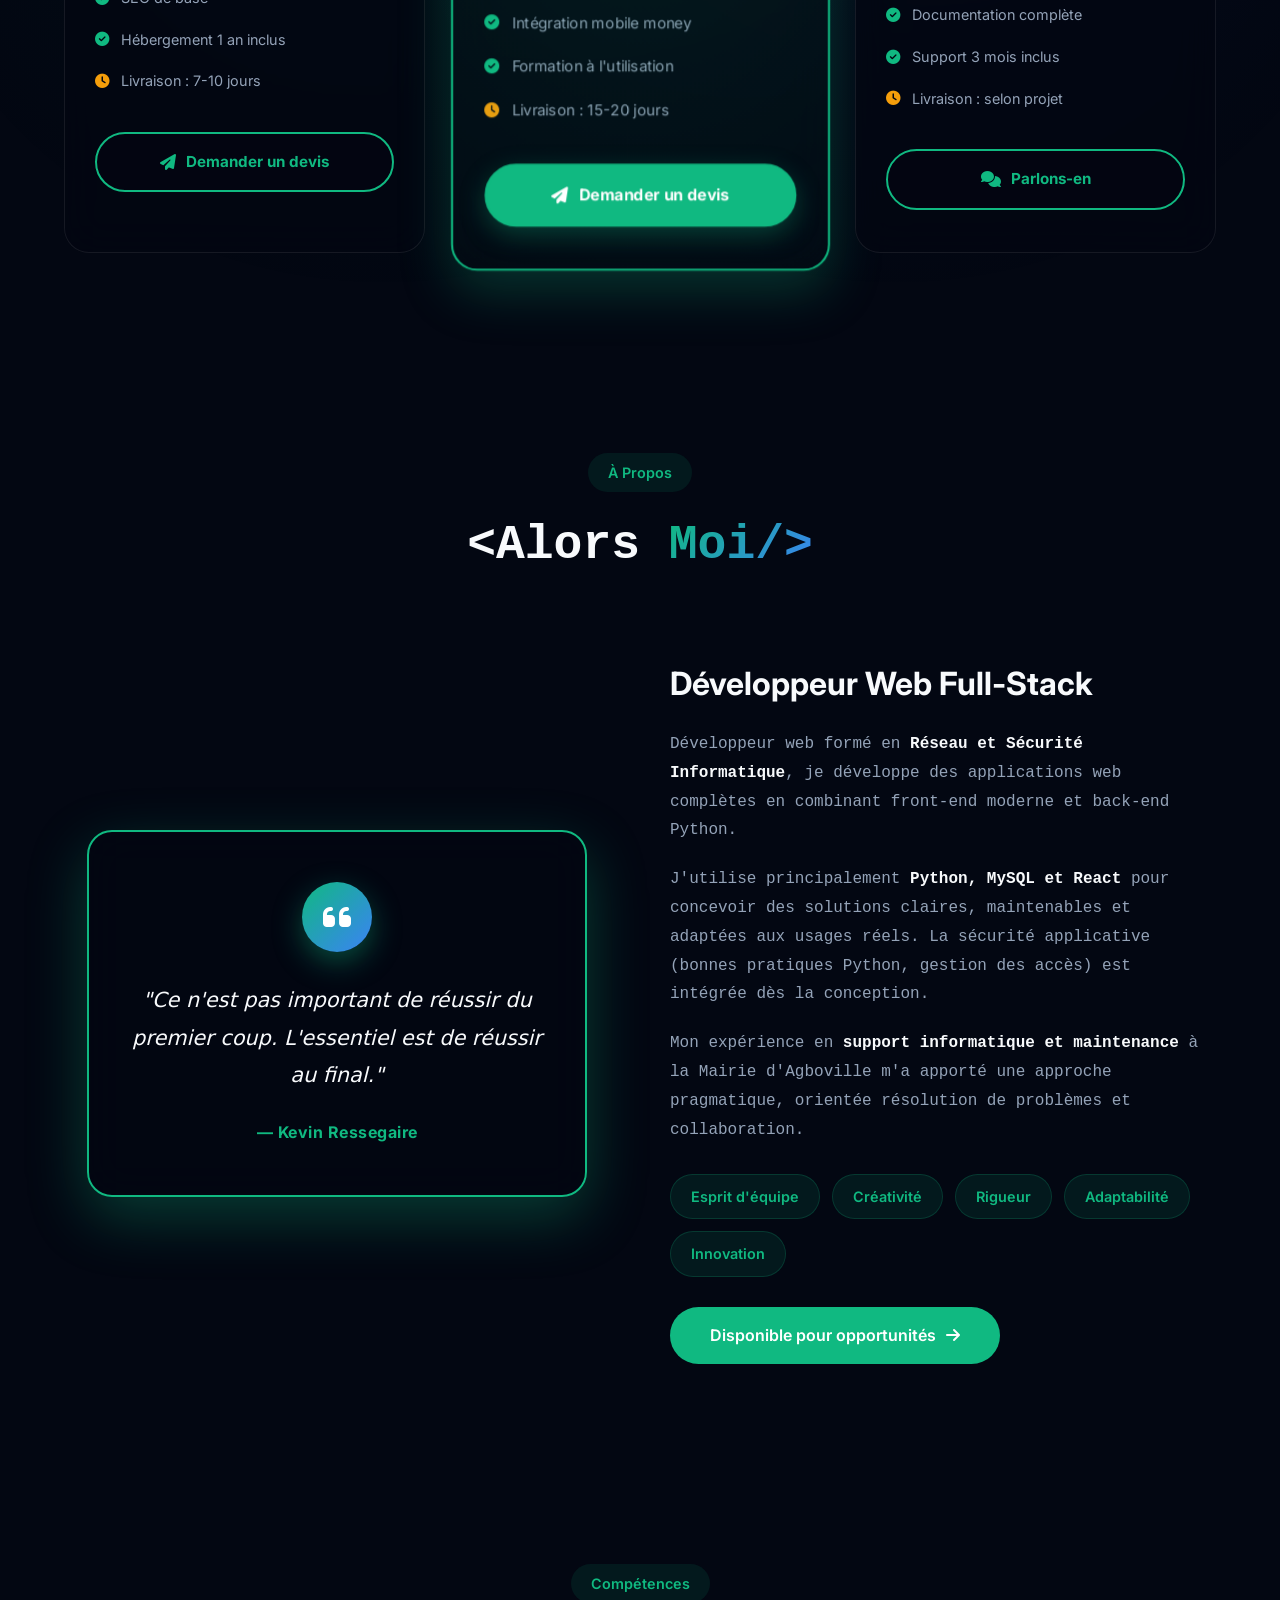
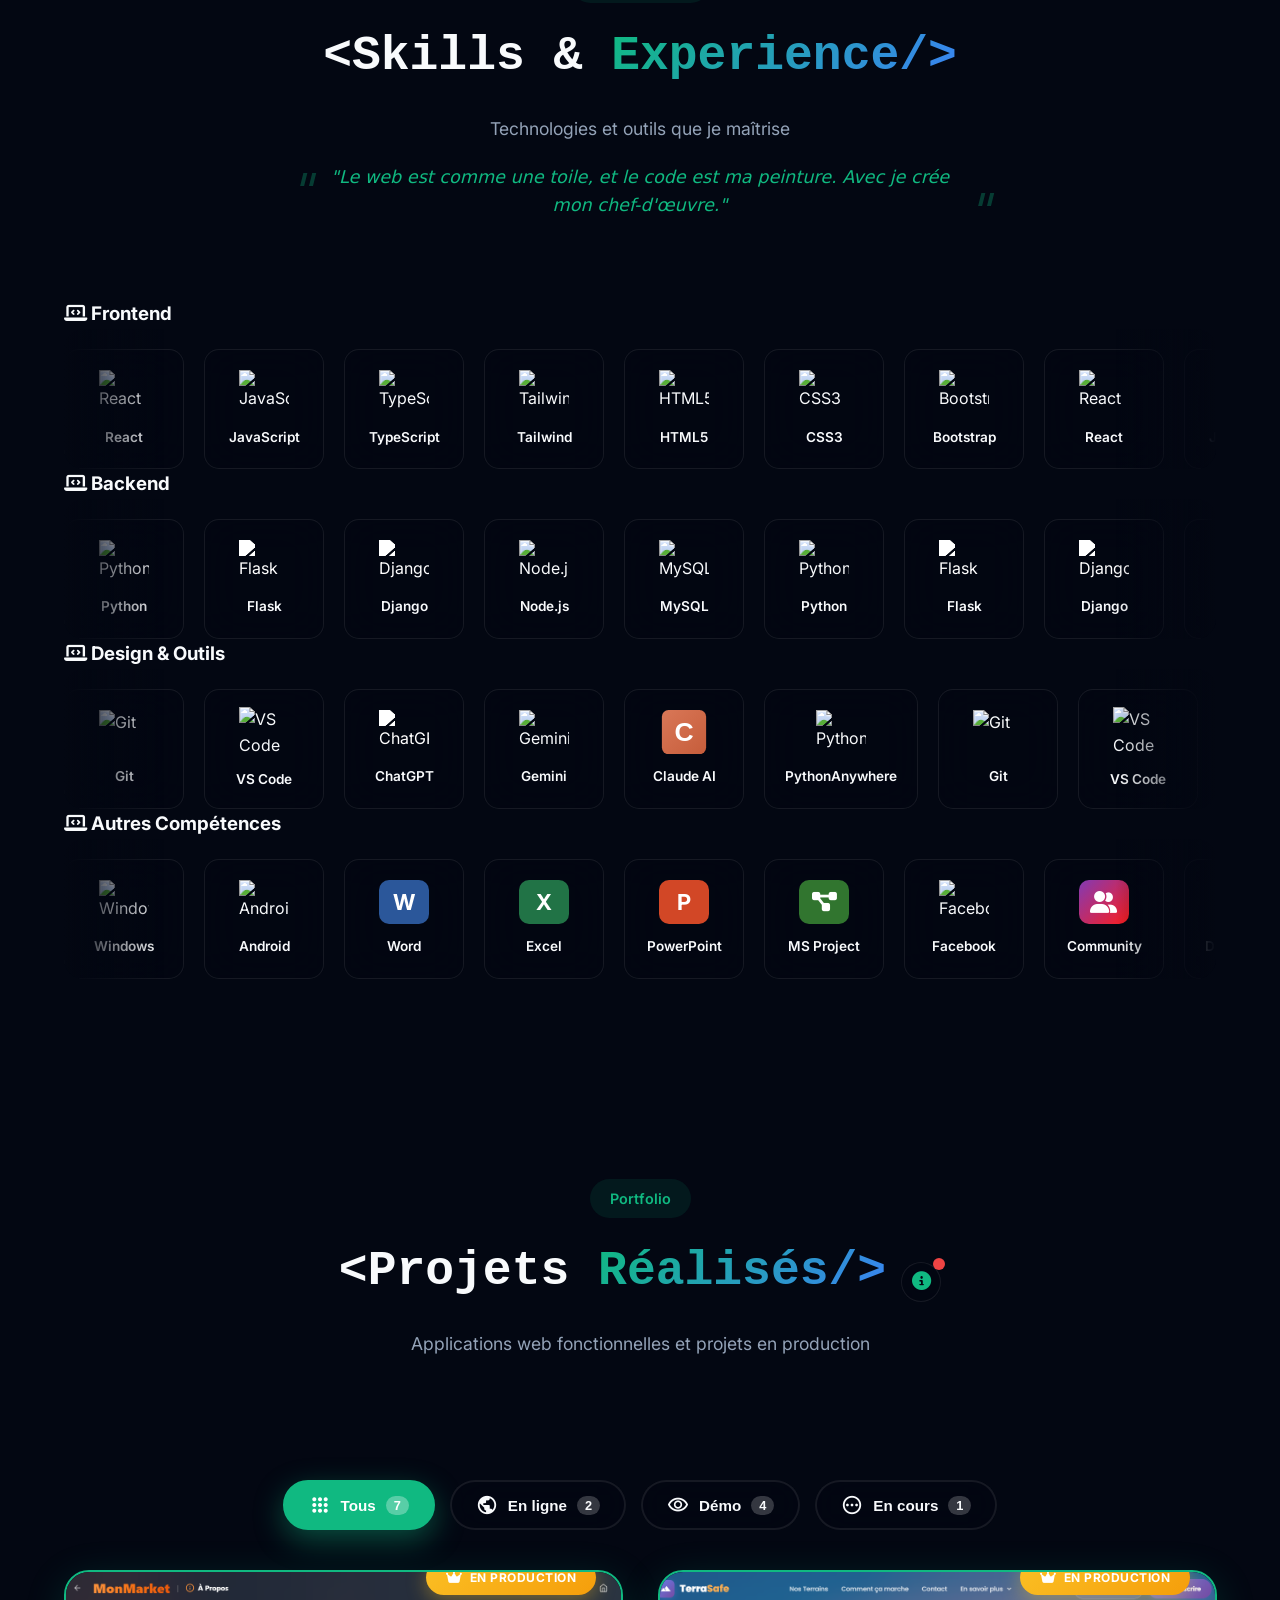
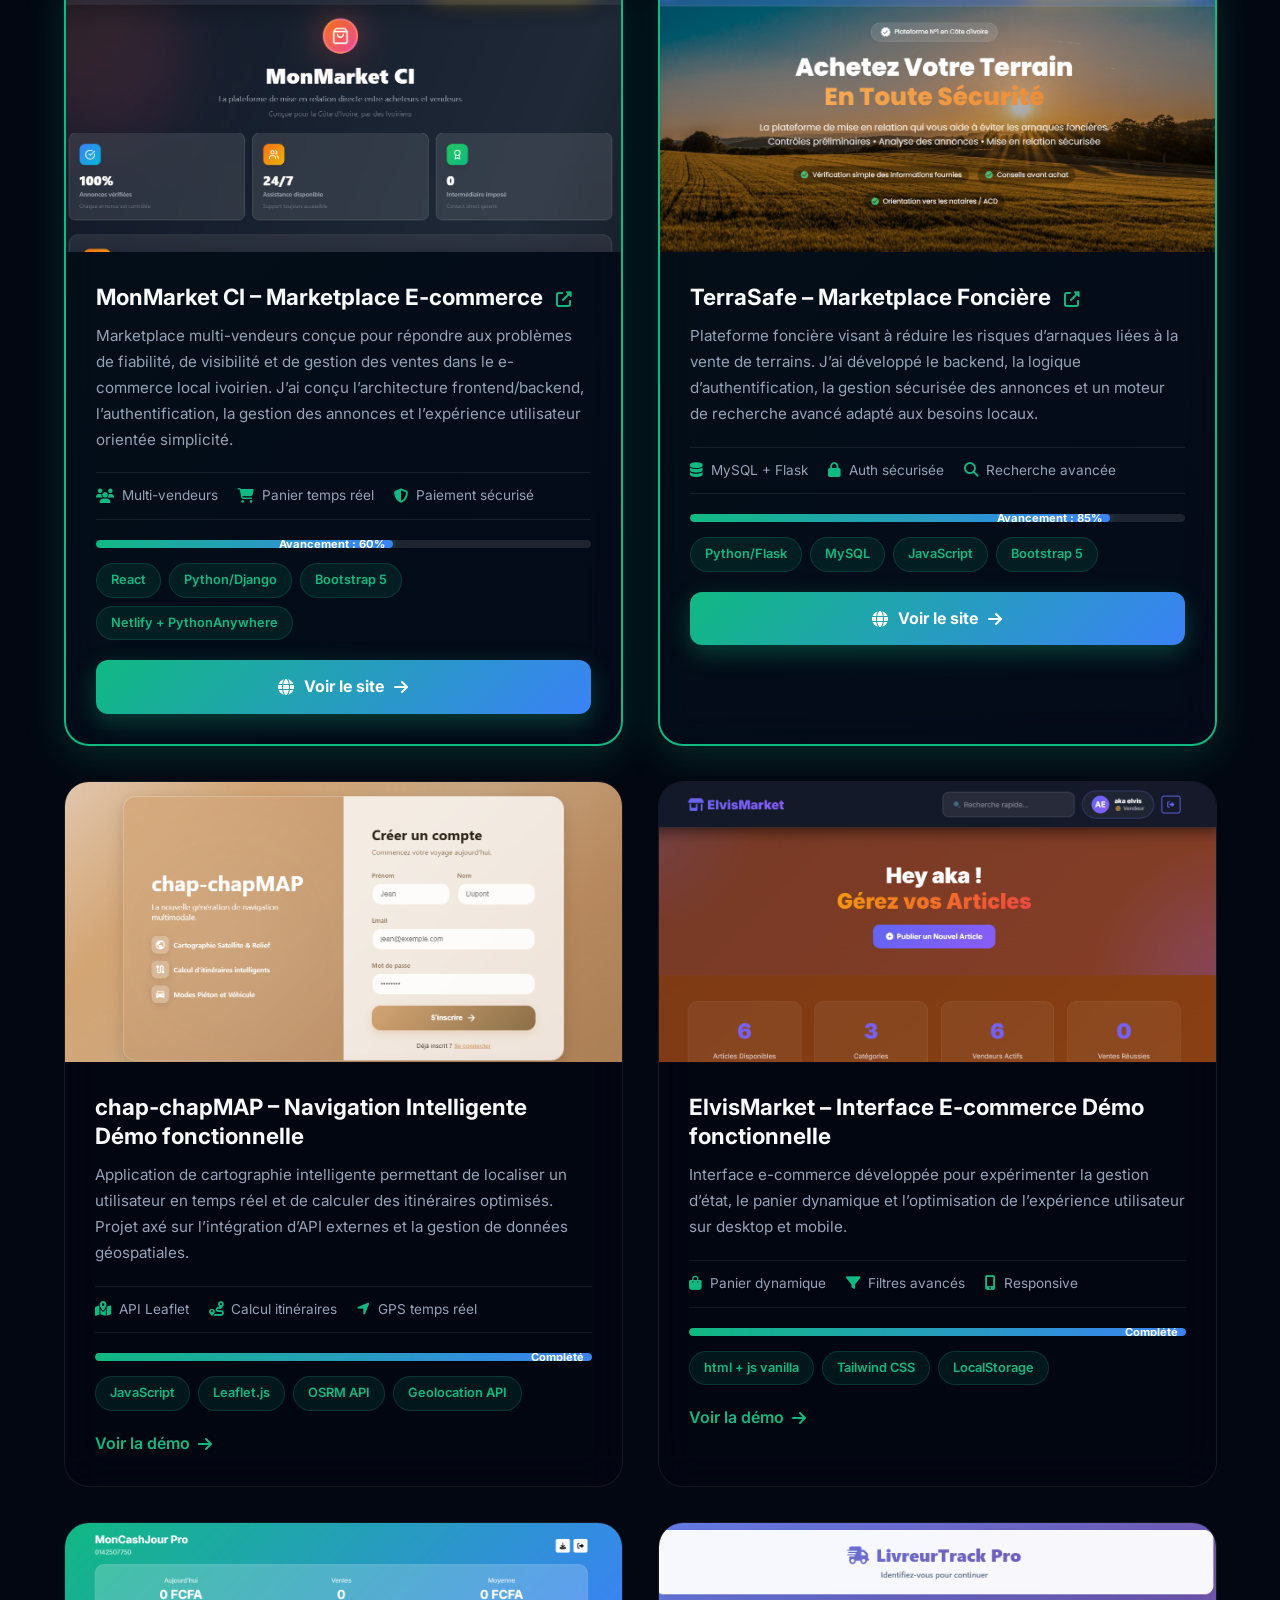
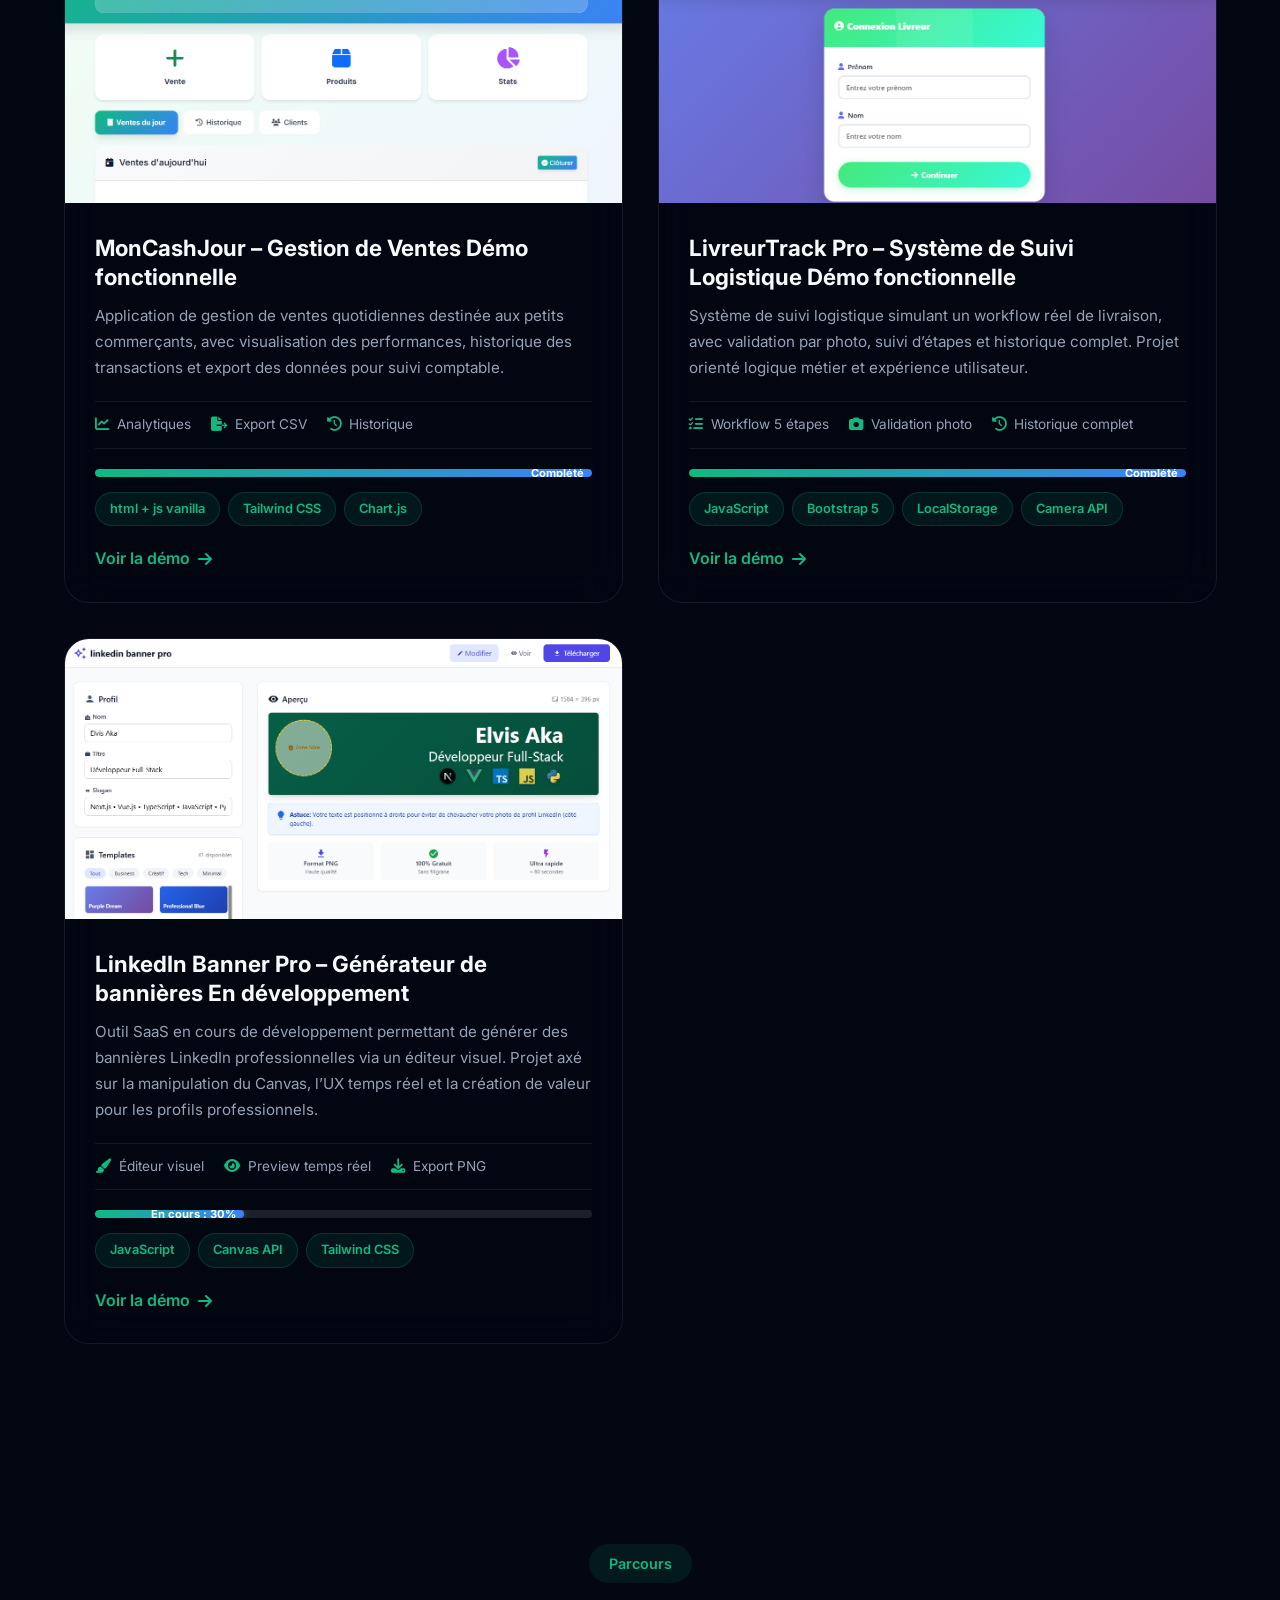
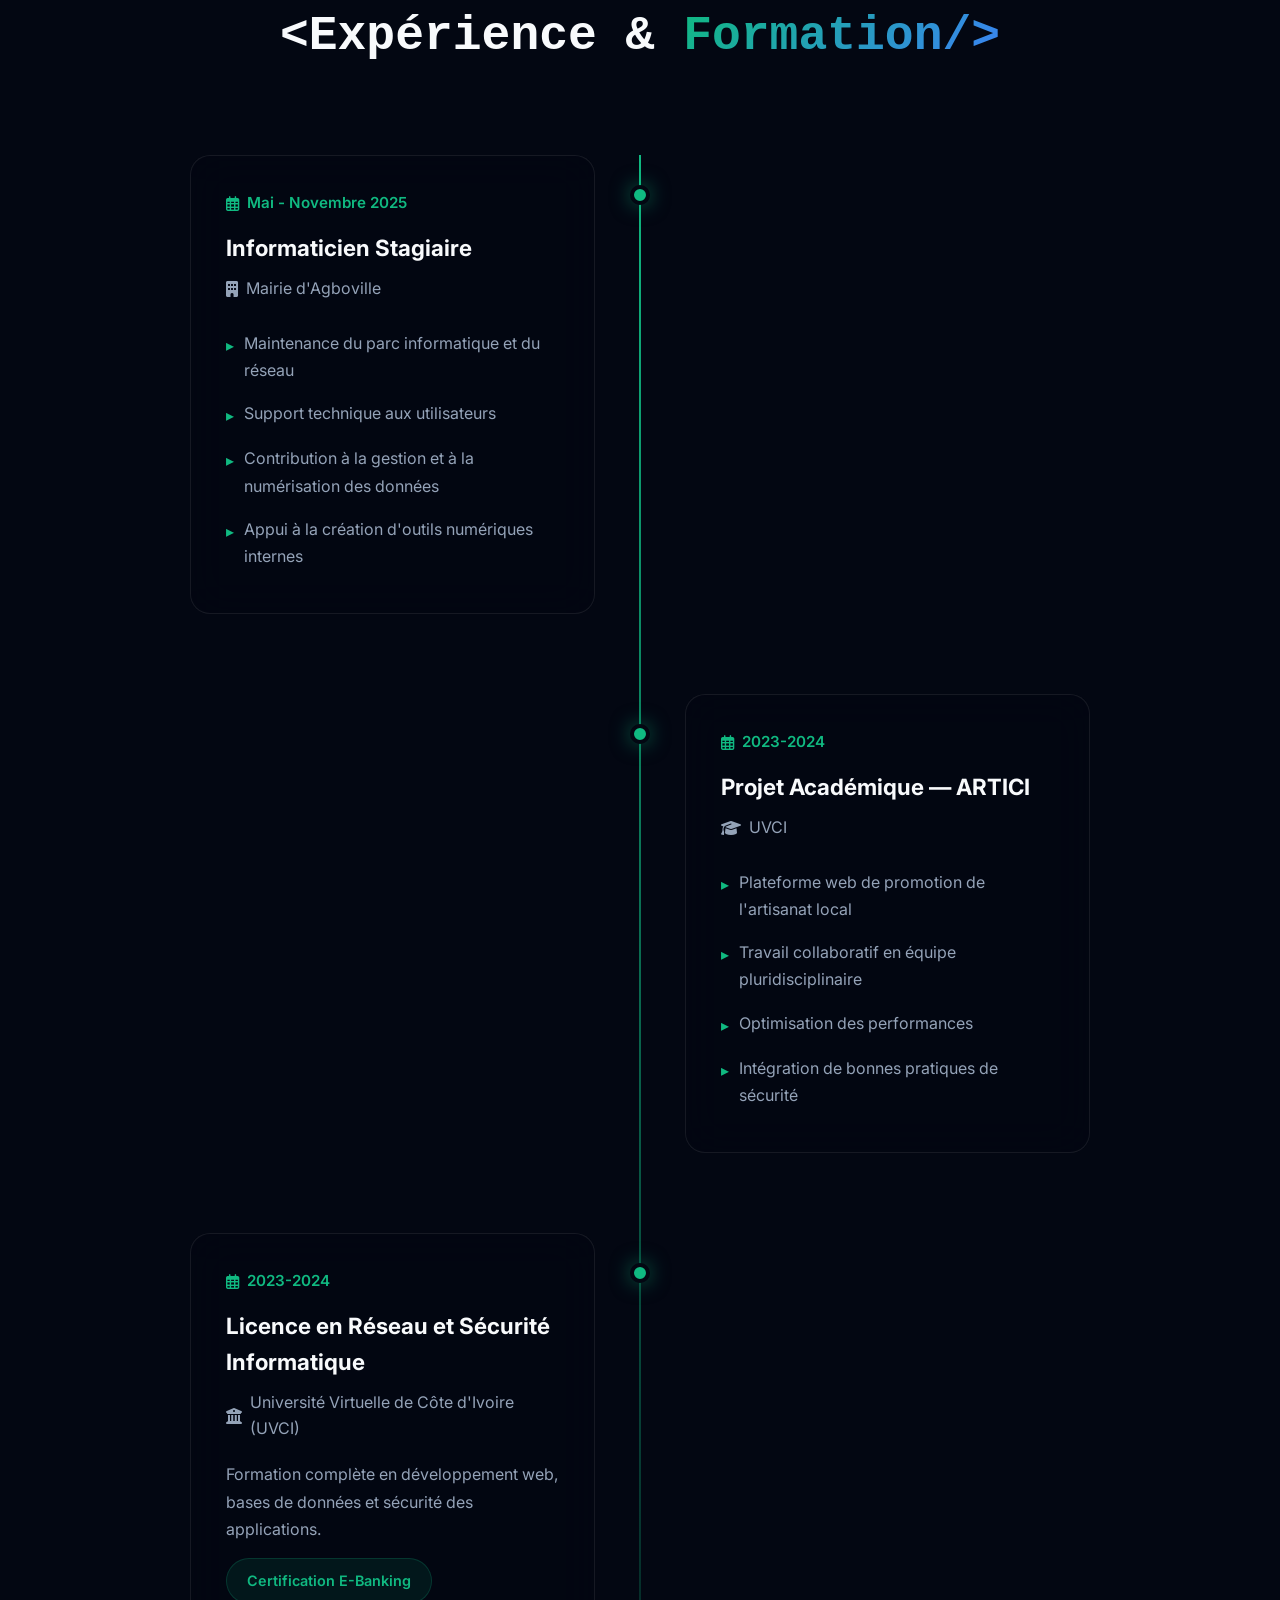
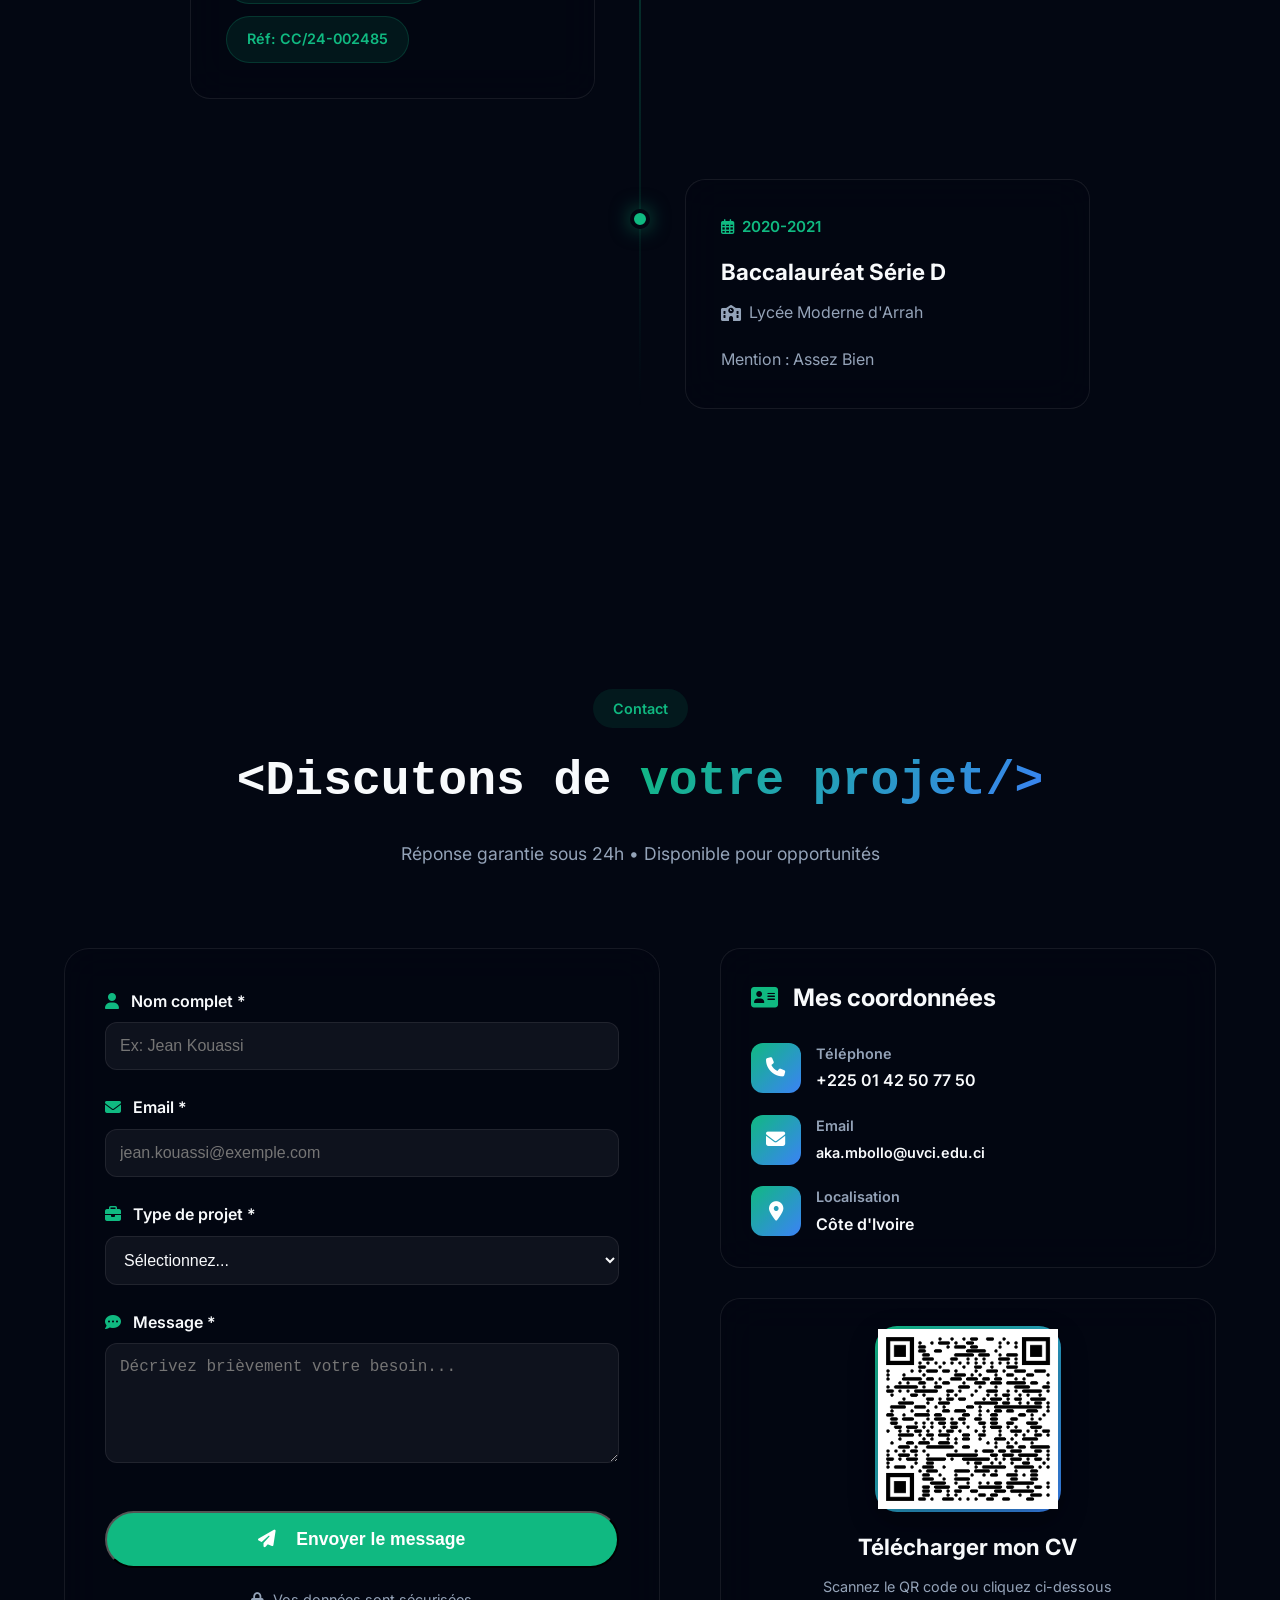
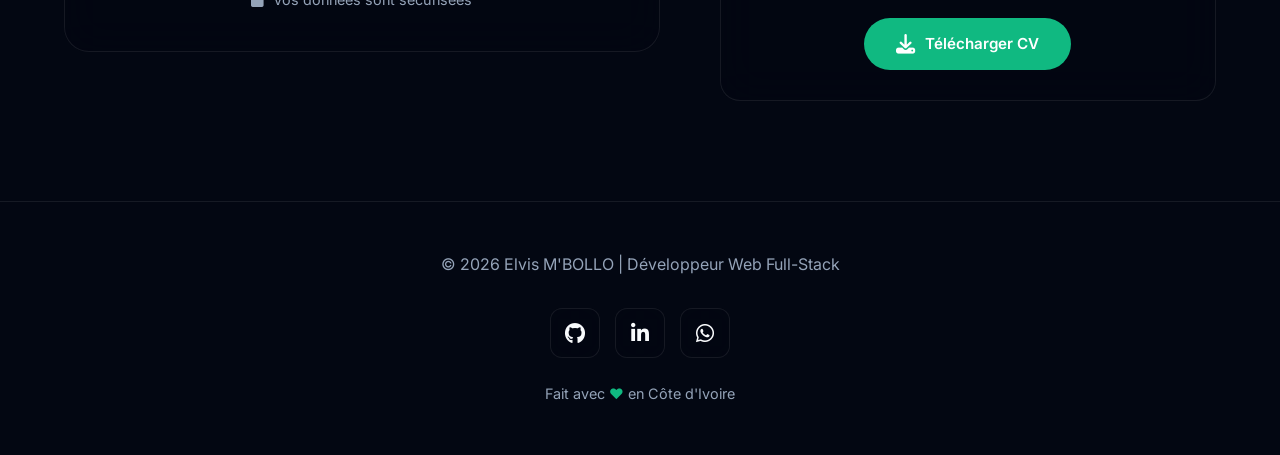
==== commit abe065c9: "Add files via upload" ====
--- a/index.html
+++ b/index.html
@@ -211,9 +211,7 @@
             <span class="material-symbols-outlined">send</span>
         </a>
     </div>
-    <button class="mobile-menu-toggle" onclick="toggleMenu()">
-        <i class="fas fa-bars"></i>
-    </button>
+    
 </nav>
     
 
--- a/styles.css
+++ b/styles.css
@@ -2343,6 +2343,325 @@
         100% { 
             transform: translateX(-50%) translateY(-0.5px) rotate(0deg); 
         }
+    }
+}
+
+/* ============================================================
+   CORRECTIONS RESPONSIVE CONTACT & SKILLS - MOBILE
+   ============================================================ */
+
+/* ============================================================
+   1. SECTION CONTACT - RESPONSIVE MOBILE
+   ============================================================ */
+
+@media (max-width: 768px) {
+    /* Grid contact en 1 colonne sur mobile */
+    #contact > div[style*="grid-template-columns"] {
+        display: flex !important;
+        flex-direction: column !important;
+        gap: 30px !important;
+    }
+    
+    /* Formulaire pleine largeur */
+    #contactForm {
+        padding: 25px 20px;
+    }
+    
+    /* Inputs plus petits */
+    #contactForm input,
+    #contactForm select,
+    #contactForm textarea {
+        padding: 12px;
+        font-size: 0.95rem;
+    }
+    
+    /* Bouton submit adapté */
+    #contactForm .btn-primary {
+        padding: 14px 20px;
+        font-size: 1rem;
+    }
+    
+    /* Coordonnées réduites */
+    #contact .contact-info > div {
+        padding: 15px;
+        gap: 12px;
+    }
+    
+    #contact .contact-info img,
+    #contact .contact-info i {
+        font-size: 1.1rem;
+    }
+    
+    #contact .contact-info h4 {
+        font-size: 0.85rem;
+    }
+    
+    #contact .contact-info a,
+    #contact .contact-info p {
+        font-size: 0.85rem;
+    }
+    
+    /* QR Code plus petit */
+    #cv .qr-code {
+        width: 150px !important;
+        height: 150px !important;
+        margin-bottom: 15px;
+    }
+    
+    #cv h3 {
+        font-size: 1.2rem !important;
+    }
+    
+    #cv p {
+        font-size: 0.85rem !important;
+    }
+    
+    #cv .btn-download {
+        padding: 12px 24px !important;
+        font-size: 0.9rem !important;
+    }
+}
+
+@media (max-width: 480px) {
+    #contactForm {
+        padding: 20px 15px;
+    }
+    
+    #contactForm input,
+    #contactForm select,
+    #contactForm textarea {
+        padding: 11px;
+        font-size: 0.9rem;
+    }
+    
+    #contactForm label {
+        font-size: 0.9rem;
+    }
+    
+    #contact .contact-info > div {
+        padding: 12px;
+    }
+    
+    #contact .contact-info > div > div:first-child {
+        width: 45px !important;
+        height: 45px !important;
+    }
+    
+    #cv .qr-code {
+        width: 130px !important;
+        height: 130px !important;
+    }
+}
+
+/* ============================================================
+   2. SKILLS - DÉFILEMENT RESPONSIVE
+   ============================================================ */
+
+@media (max-width: 768px) {
+    /* Items skills plus petits */
+    .skill-logo-item {
+        min-width: 90px !important;
+        height: 90px !important;
+        padding: 12px !important;
+    }
+    
+    .skill-logo-item img,
+    .skill-logo-item > div {
+        width: 40px !important;
+        height: 40px !important;
+    }
+    
+    .skill-logo-item span {
+        font-size: 0.7rem !important;
+    }
+    
+    /* Espacement réduit */
+    .skill-logos {
+        gap: 12px !important;
+    }
+    
+    /* Vitesse de défilement augmentée sur mobile */
+    .skill-category:nth-child(1) .skill-logos {
+        animation: scroll-left 40s linear infinite;
+    }
+    
+    .skill-category:nth-child(2) .skill-logos {
+        animation: scroll-right 40s linear infinite;
+    }
+    
+    .skill-category:nth-child(3) .skill-logos {
+        animation: scroll-left 40s linear infinite;
+    }
+    
+    .skill-category:nth-child(4) .skill-logos {
+        animation: scroll-right 40s linear infinite;
+    }
+}
+
+@media (max-width: 480px) {
+    /* Encore plus petit sur petits écrans */
+    .skill-logo-item {
+        min-width: 75px !important;
+        height: 75px !important;
+        padding: 10px !important;
+    }
+    
+    .skill-logo-item img,
+    .skill-logo-item > div {
+        width: 35px !important;
+        height: 35px !important;
+    }
+    
+    .skill-logo-item span {
+        font-size: 0.65rem !important;
+    }
+    
+    .skill-logos {
+        gap: 10px !important;
+    }
+}
+
+/* ============================================================
+   3. NAVBAR VERTICALE - ESPACEMENT MOBILE
+   ============================================================ */
+
+@media (max-width: 768px) {
+    /* Navbar plus compacte */
+    .navbar-vertical {
+        right: 10px;
+        width: 50px;
+        padding: 10px 0;
+        gap: 10px;
+    }
+    
+    .navbar-vertical .logo {
+        font-size: 0.65rem;
+        padding: 6px 0;
+    }
+    
+    .nav-links-vertical {
+        gap: 8px;
+    }
+    
+    .nav-links-vertical a {
+        width: 35px;
+        height: 35px;
+    }
+    
+    .nav-links-vertical a .material-symbols-outlined {
+        font-size: 18px;
+    }
+    
+    .nav-actions-vertical {
+        gap: 6px;
+        padding-top: 8px;
+        margin-top: 6px;
+    }
+    
+    .theme-btn-vertical,
+    .btn-cta-vertical {
+        width: 35px;
+        height: 35px;
+    }
+    
+    .theme-btn-vertical .material-symbols-outlined,
+    .btn-cta-vertical .material-symbols-outlined {
+        font-size: 16px;
+    }
+}
+
+@media (max-width: 480px) {
+    .navbar-vertical {
+        right: 8px;
+        width: 48px;
+        padding: 8px 0;
+        gap: 8px;
+    }
+    
+    .nav-links-vertical a {
+        width: 32px;
+        height: 32px;
+    }
+    
+    .nav-links-vertical a .material-symbols-outlined {
+        font-size: 16px;
+    }
+    
+    .theme-btn-vertical,
+    .btn-cta-vertical {
+        width: 32px;
+        height: 32px;
+    }
+}
+
+/* ============================================================
+   4. SECTION CONTACT - PADDING GÉNÉRAL
+   ============================================================ */
+
+@media (max-width: 768px) {
+    #contact {
+        padding: 60px 5% !important;
+    }
+    
+    .section-header {
+        margin-bottom: 40px;
+    }
+}
+
+@media (max-width: 480px) {
+    #contact {
+        padding: 50px 5% !important;
+    }
+}
+
+/* ============================================================
+   5. HERO STATS - ESPACEMENT MOBILE
+   ============================================================ */
+
+@media (max-width: 480px) {
+    .hero-stats {
+        flex-wrap: wrap;
+        justify-content: center;
+        gap: 15px;
+        margin-top: 25px;
+    }
+    
+    .stat-item {
+        flex: 1 1 calc(33.333% - 10px);
+        min-width: 80px;
+        text-align: center;
+    }
+    
+    .stat-number {
+        font-size: 1.8rem;
+    }
+    
+    .stat-label {
+        font-size: 0.75rem;
+    }
+}
+
+/* ============================================================
+   6. CATÉGORIES SKILLS - TITRES VISIBLES SUR MOBILE
+   ============================================================ */
+
+@media (max-width: 768px) {
+    .skill-category-wrapper {
+        margin-bottom: 20px;
+    }
+    
+    .skill-category-title {
+        font-size: 1.1rem;
+        color: var(--primary);
+        margin-bottom: 15px;
+        padding-left: 10px;
+        display: flex;
+        align-items: center;
+        gap: 10px;
+    }
+    
+    .skill-category-title i {
+        font-size: 1.2rem;
     }
 }
 
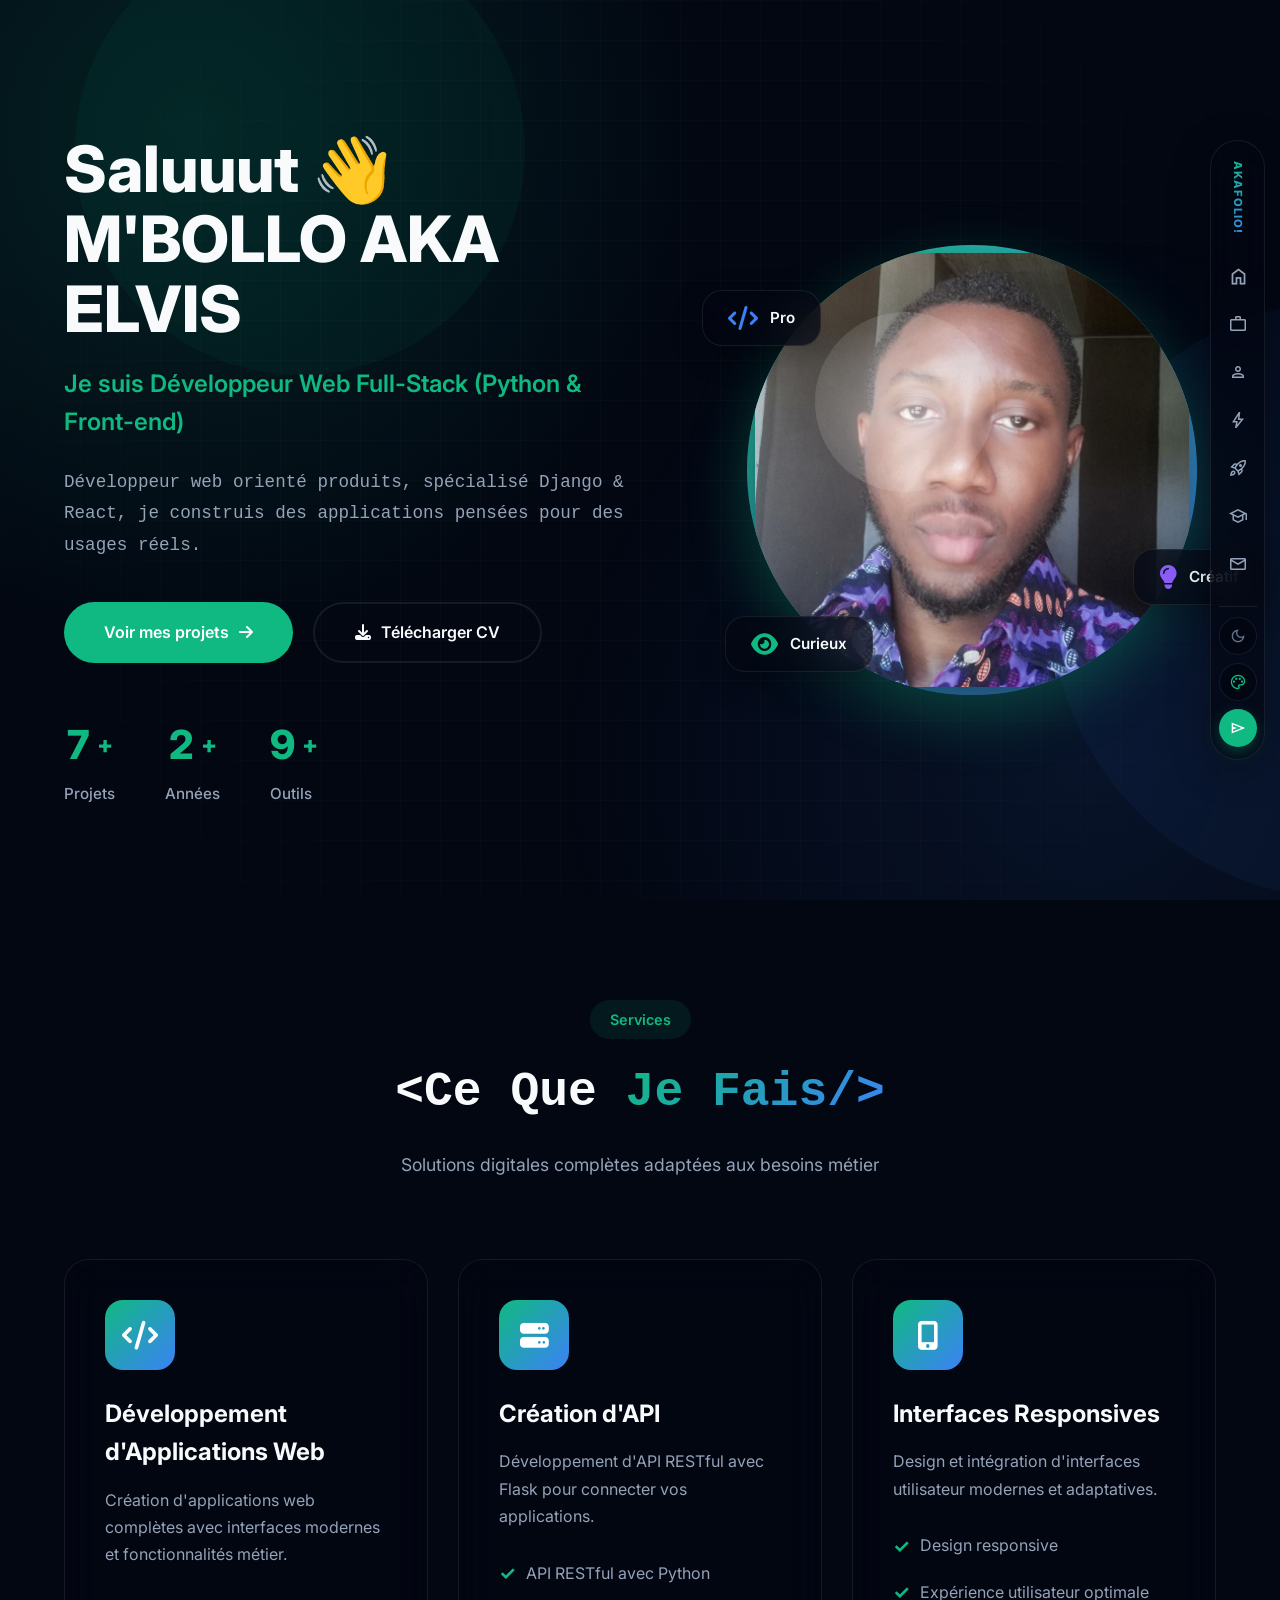
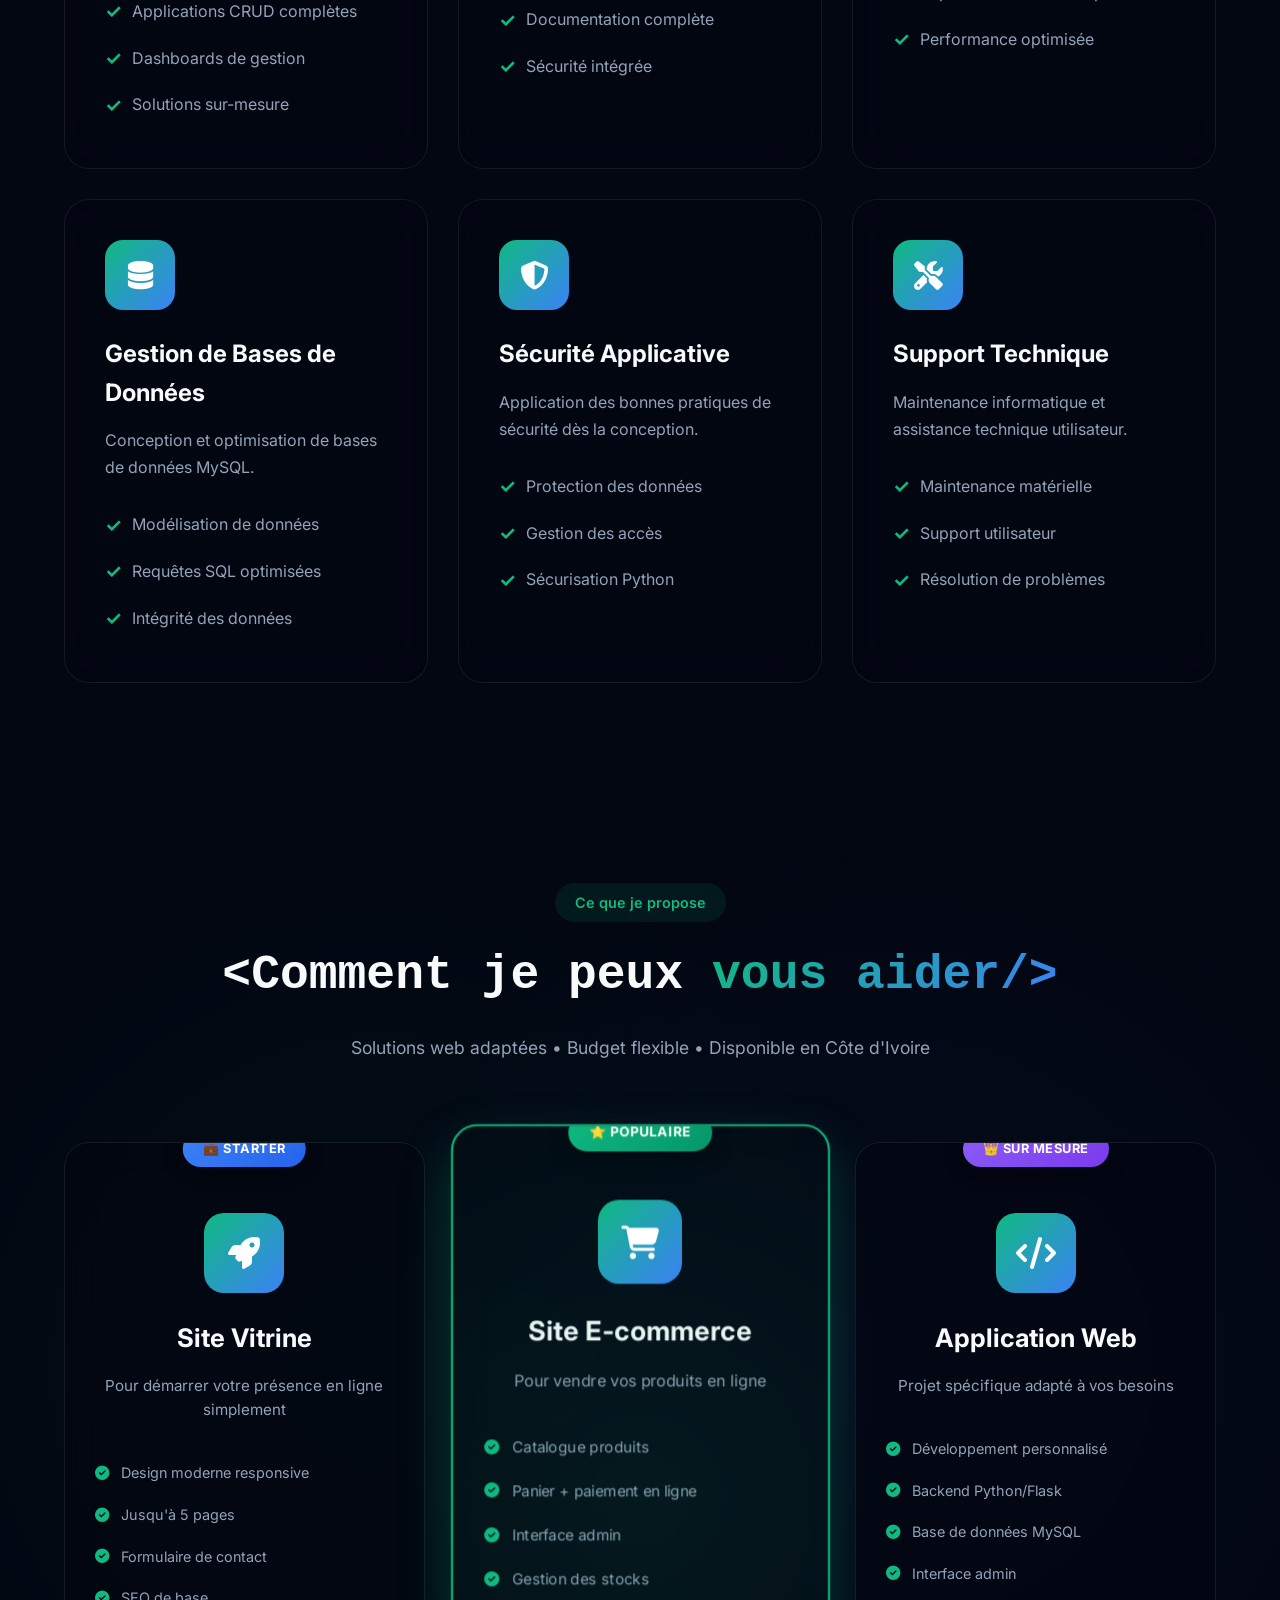
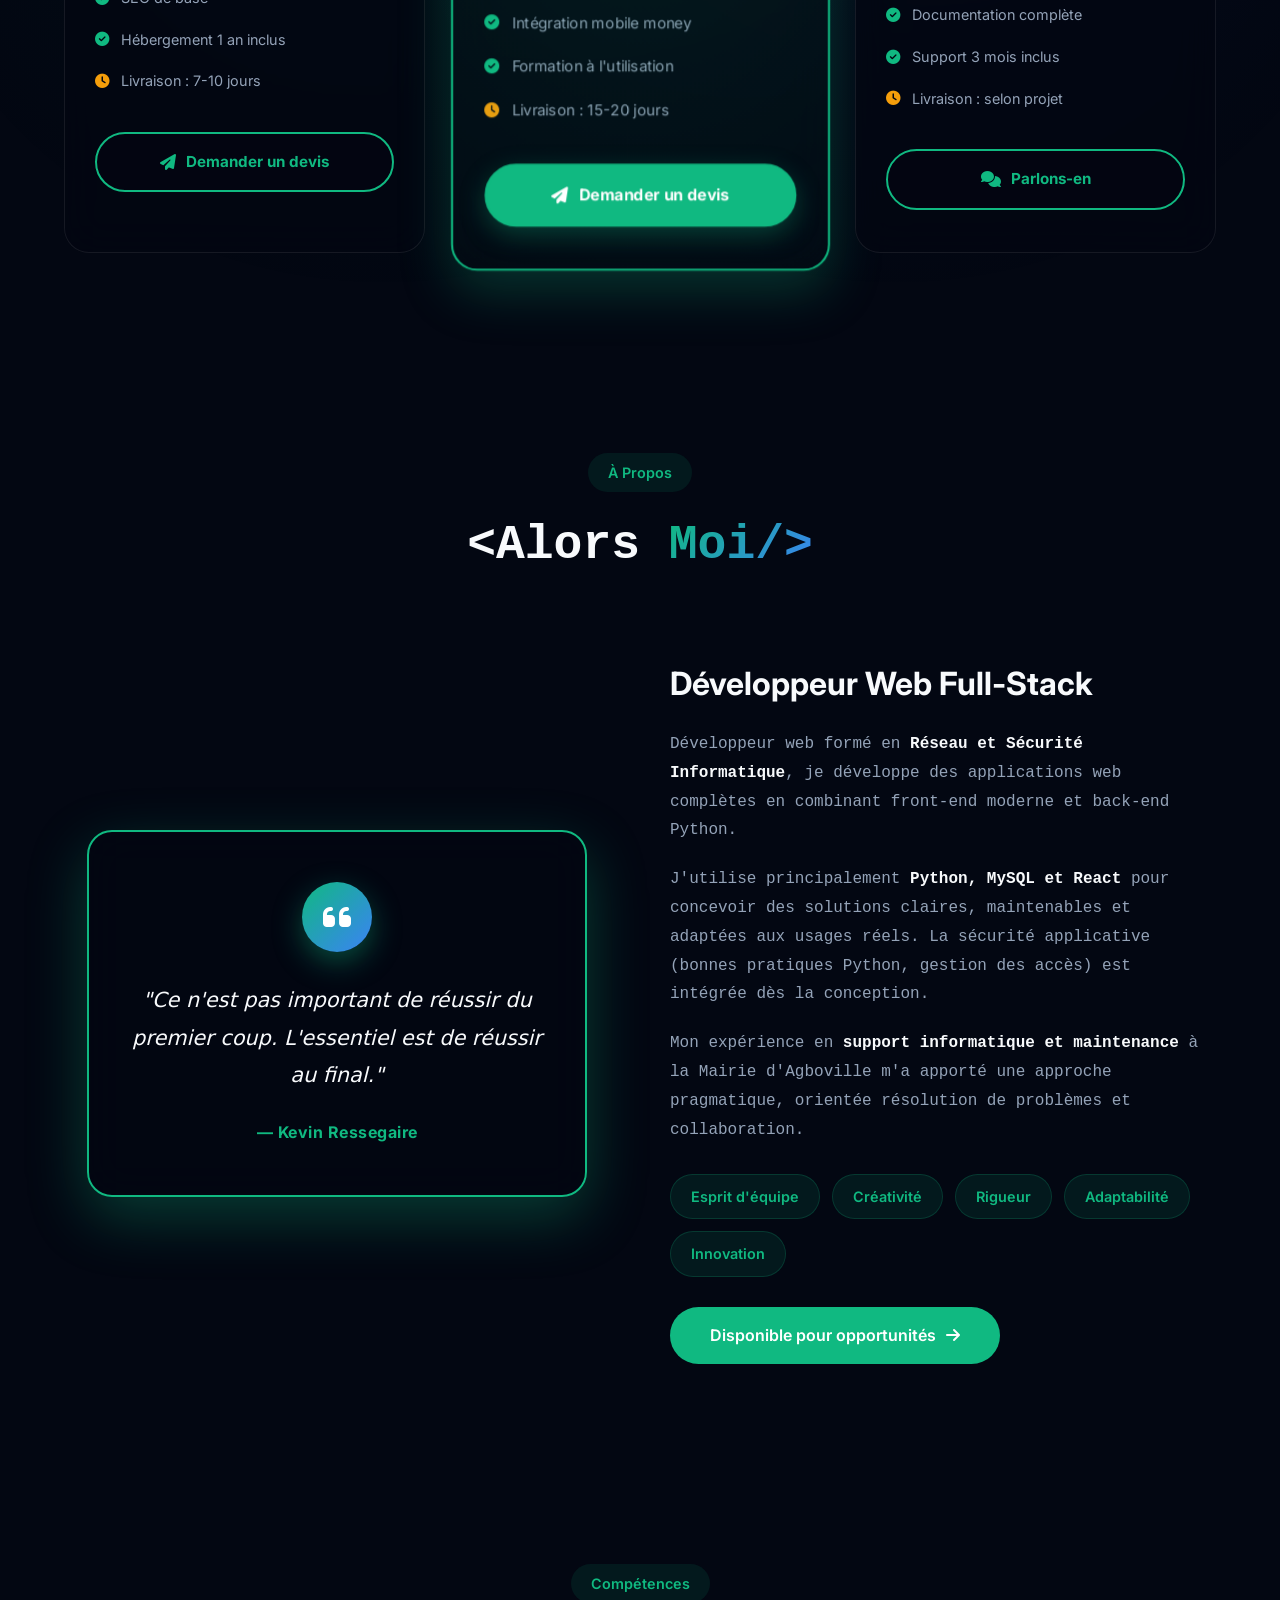
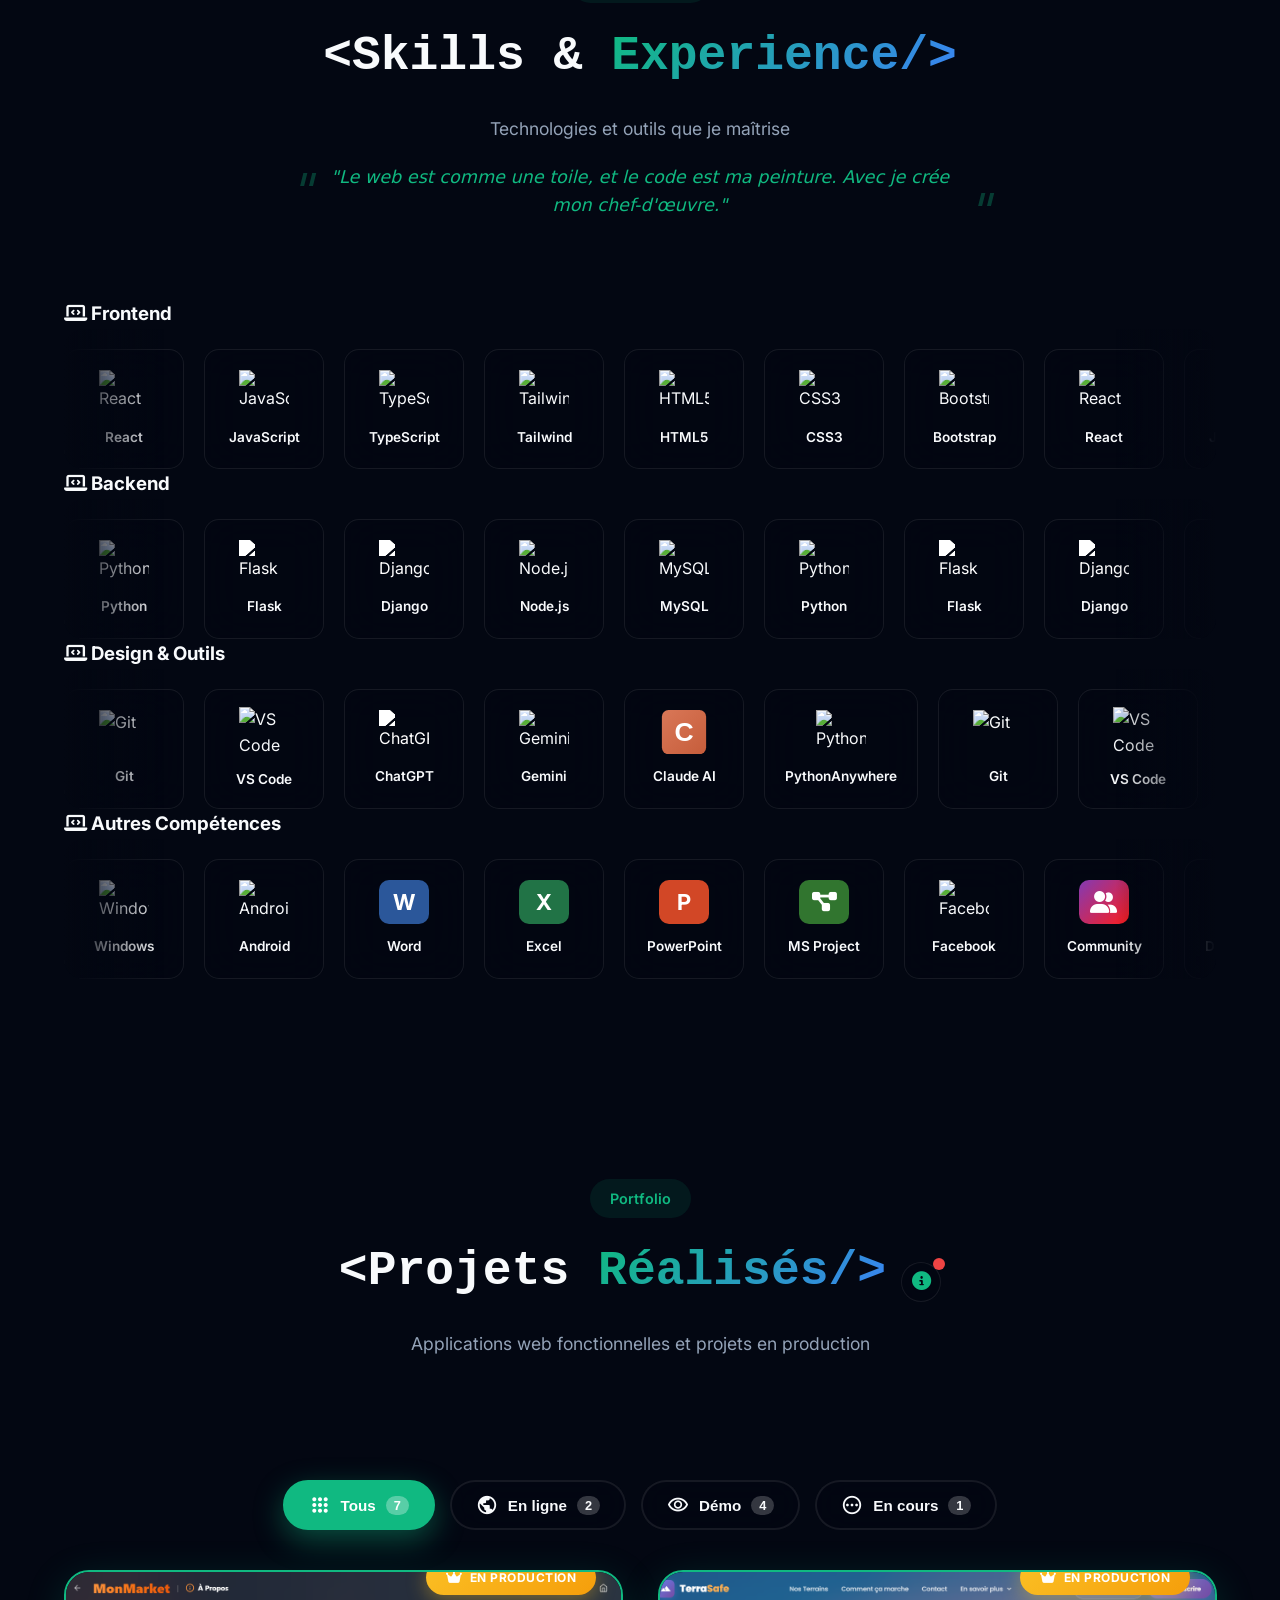
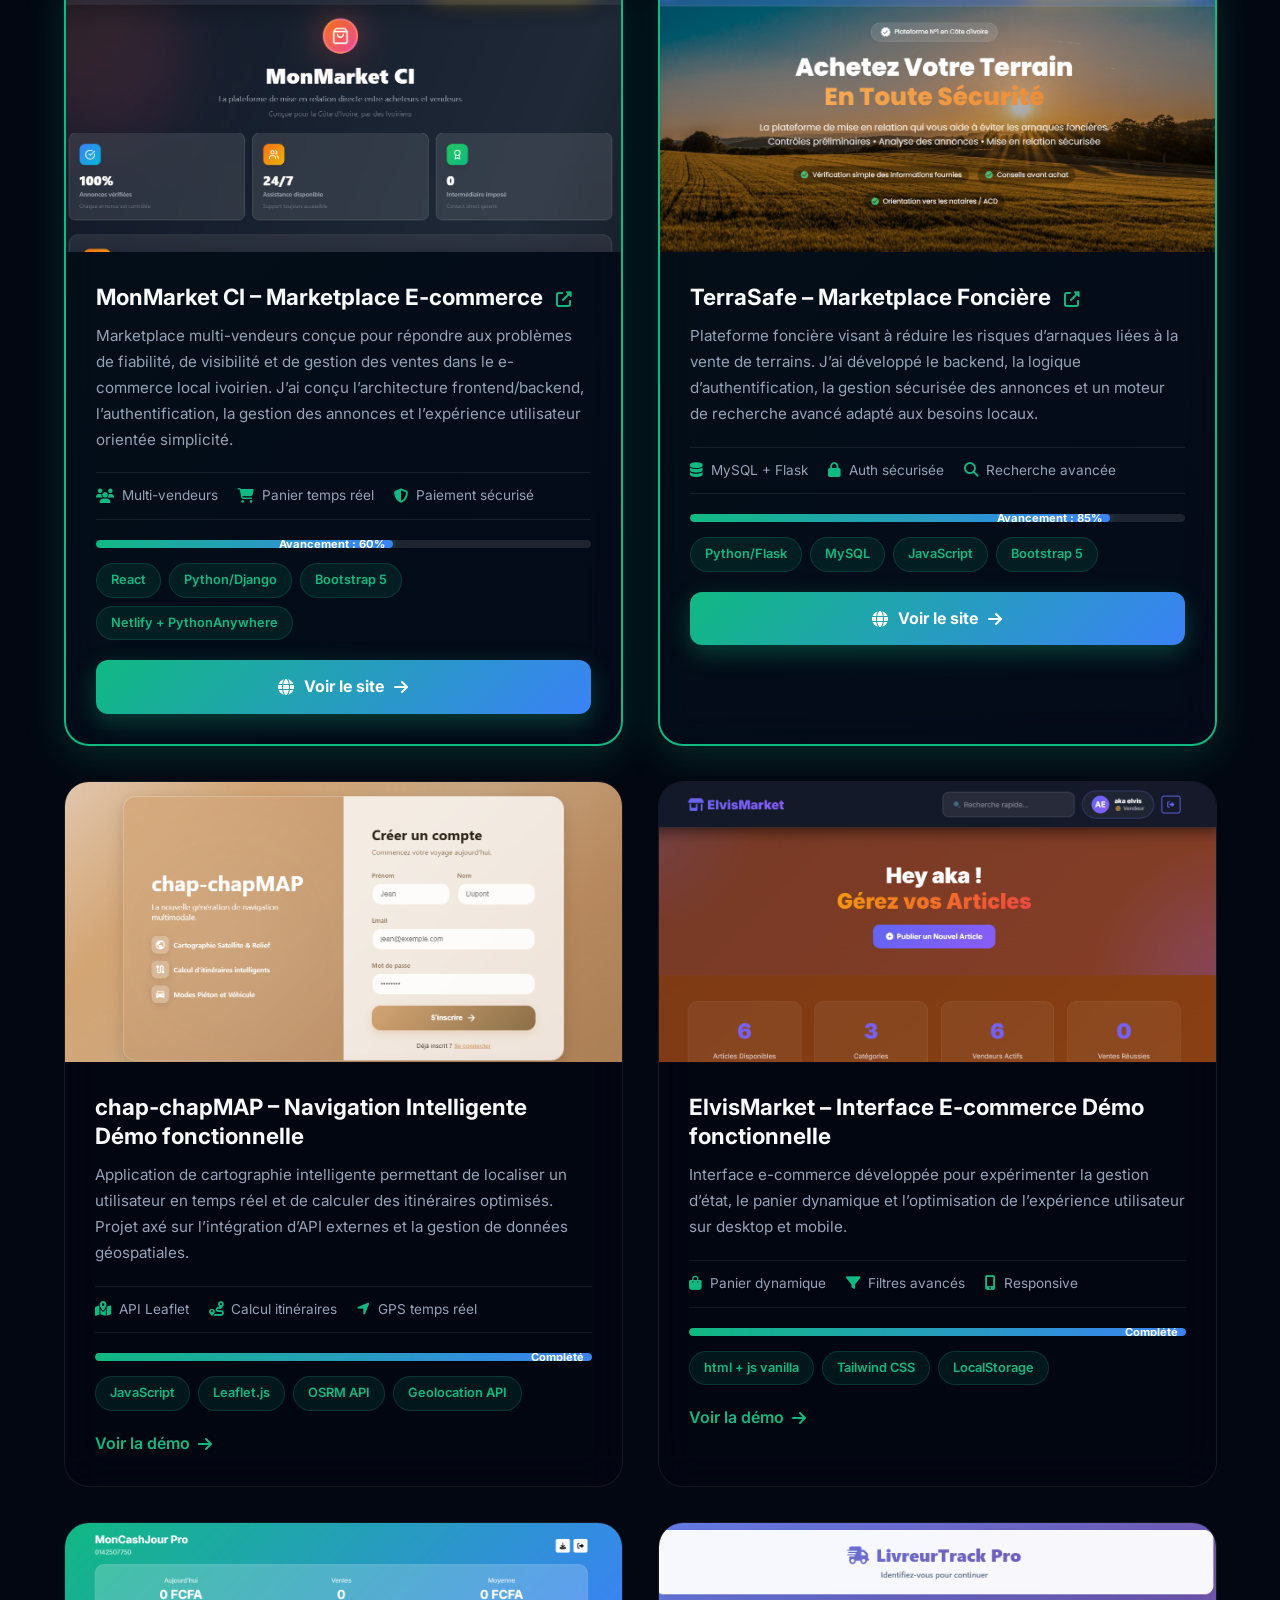
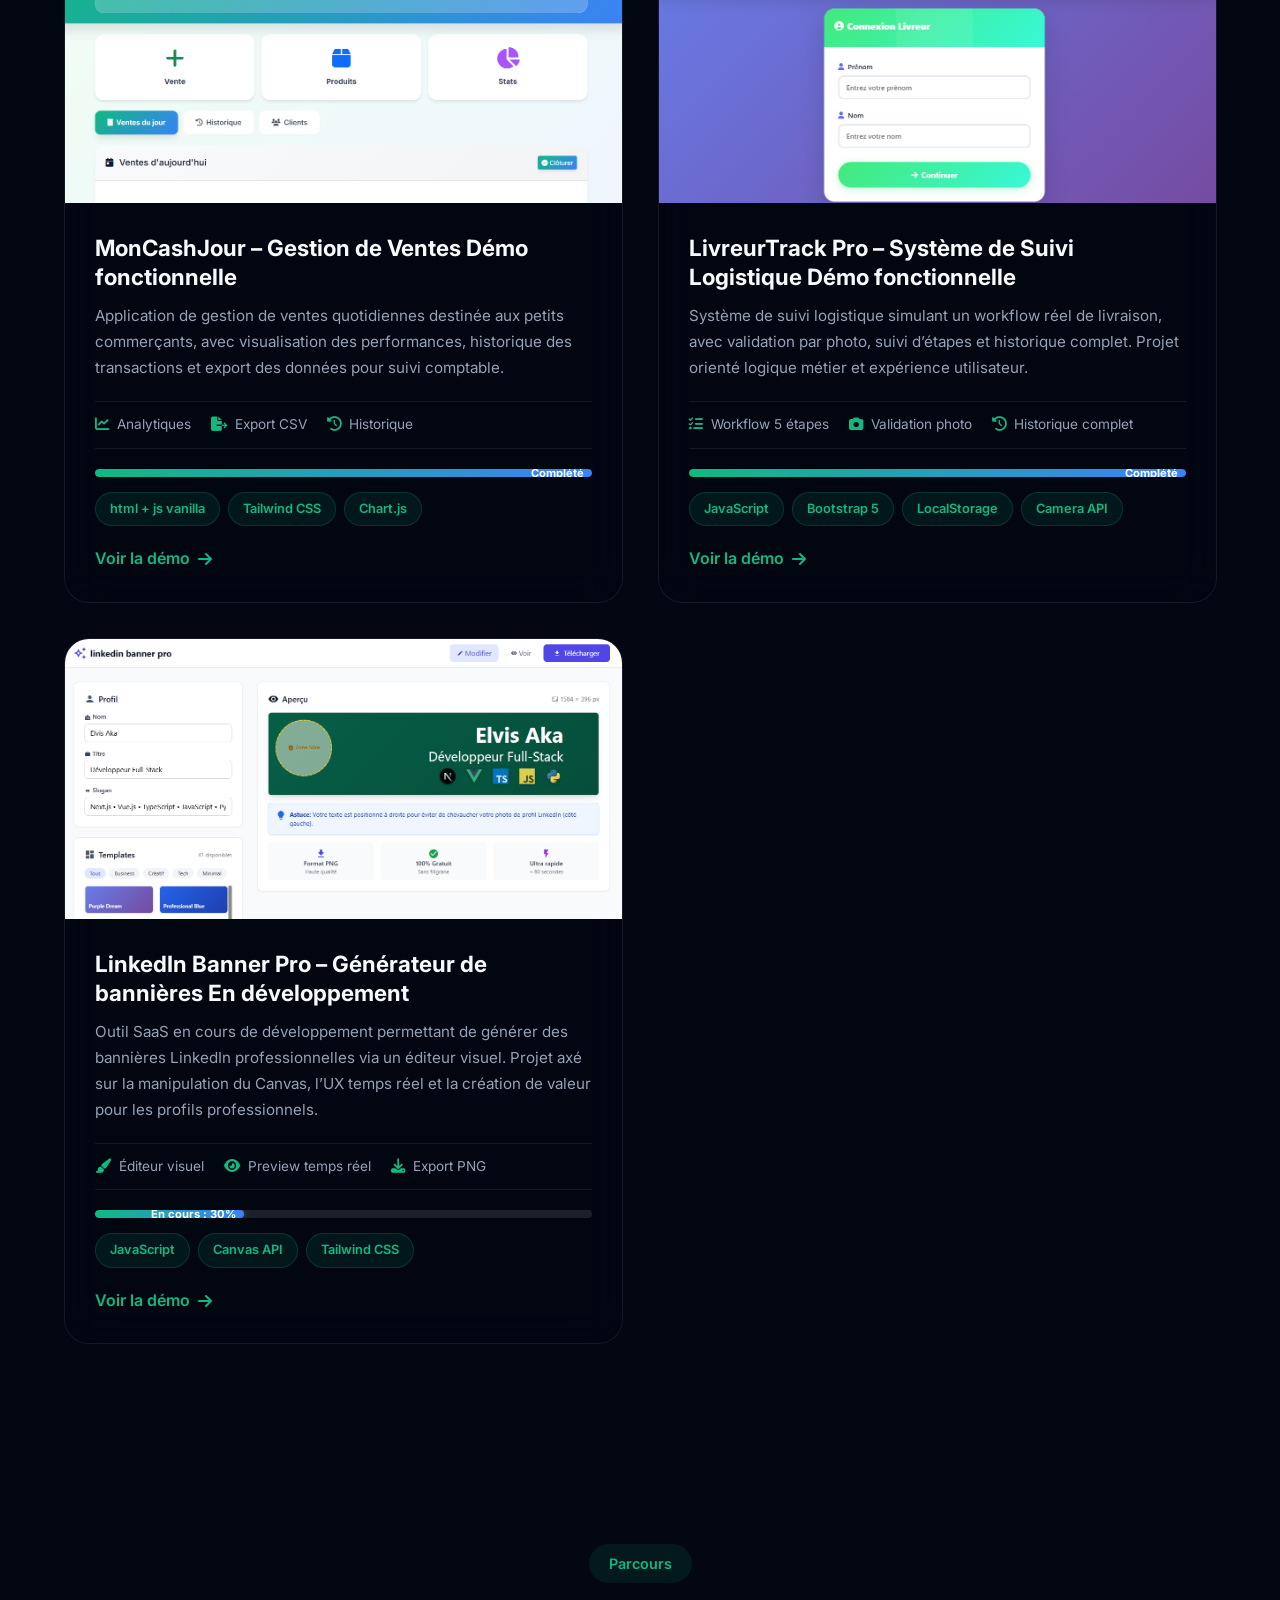
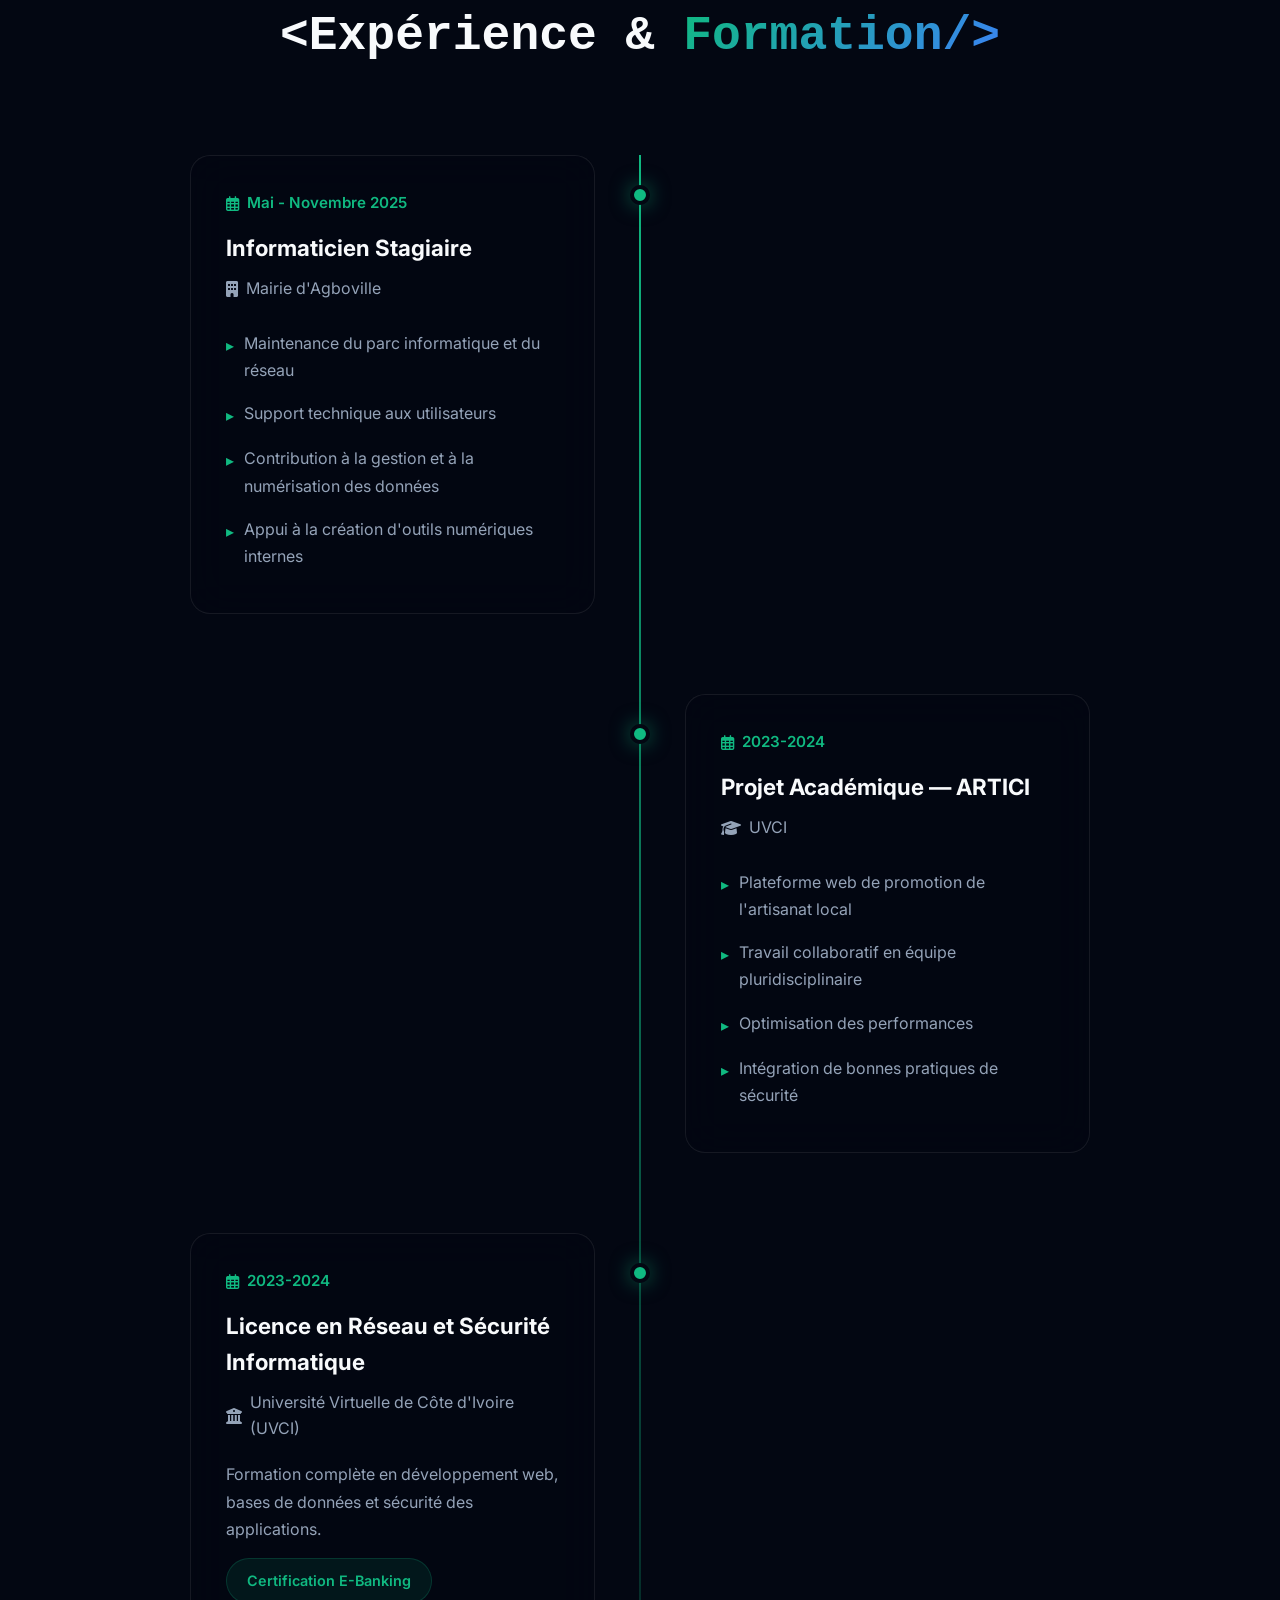
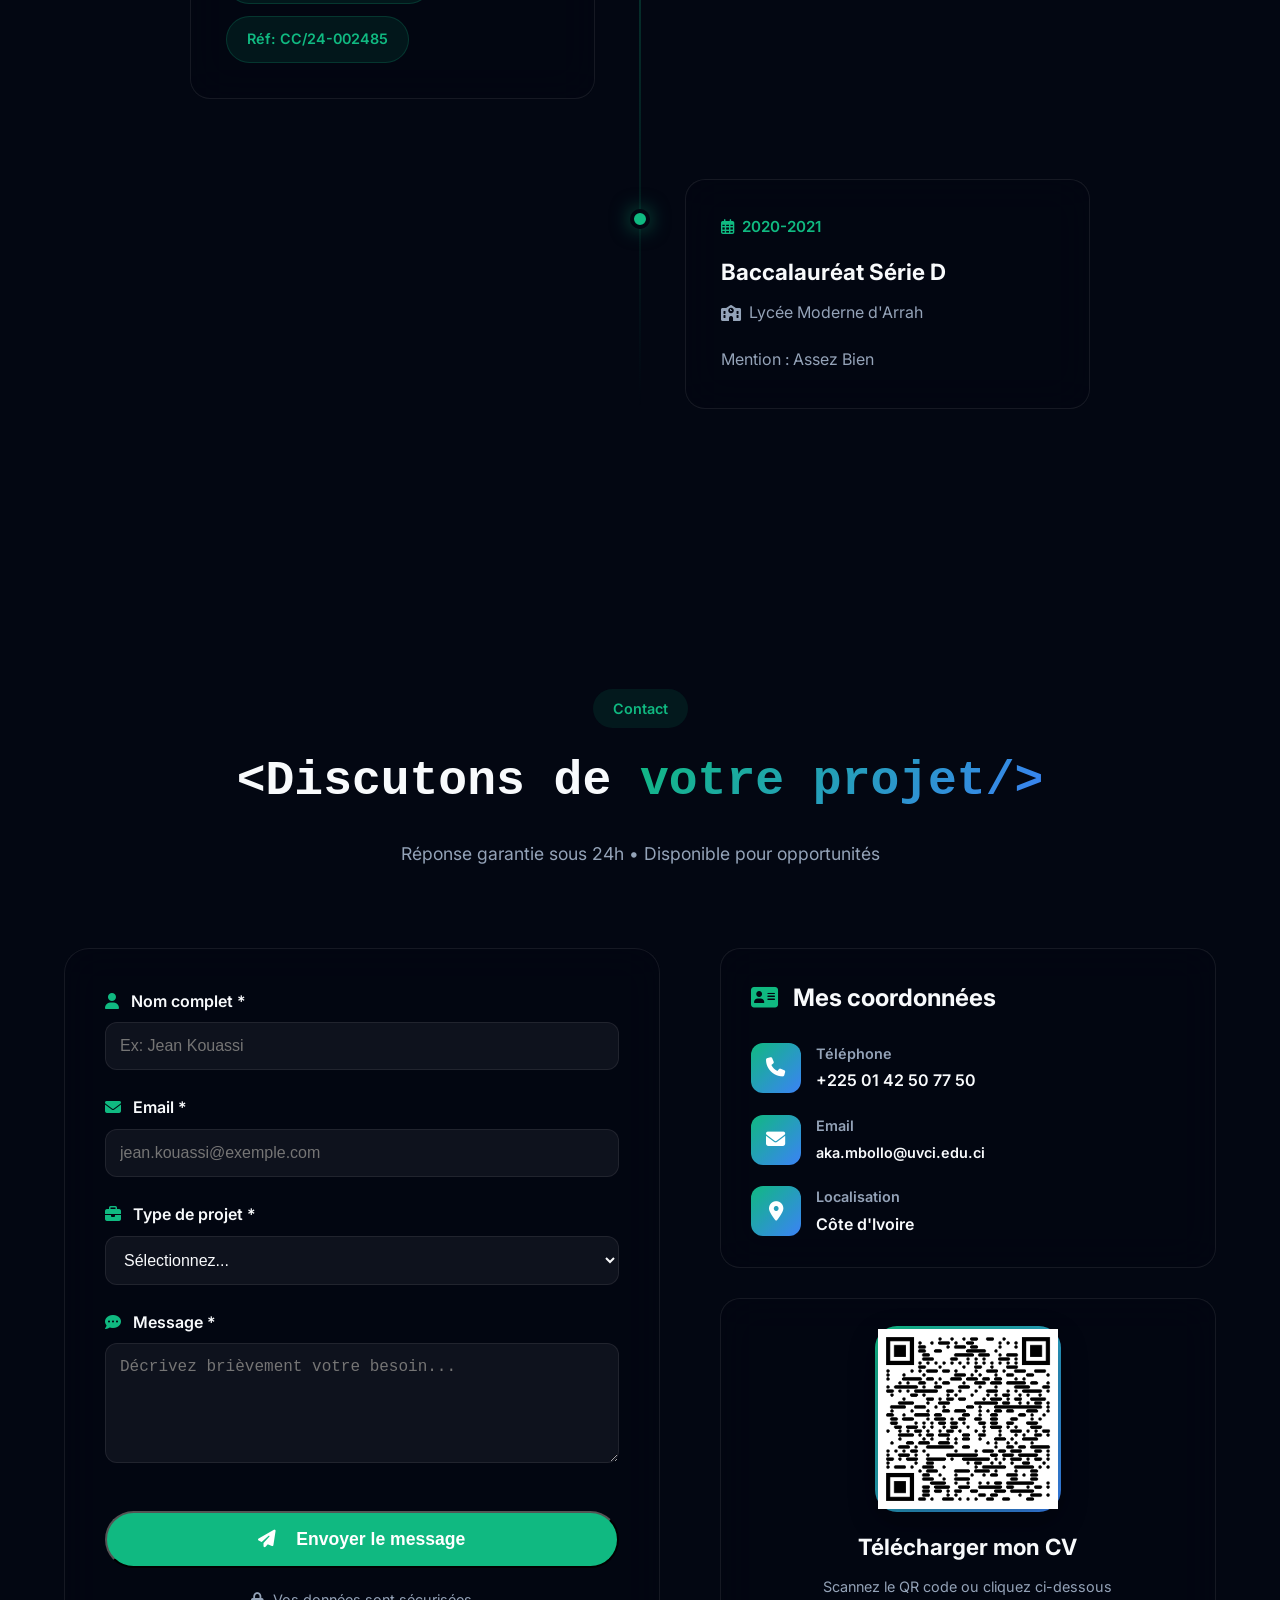
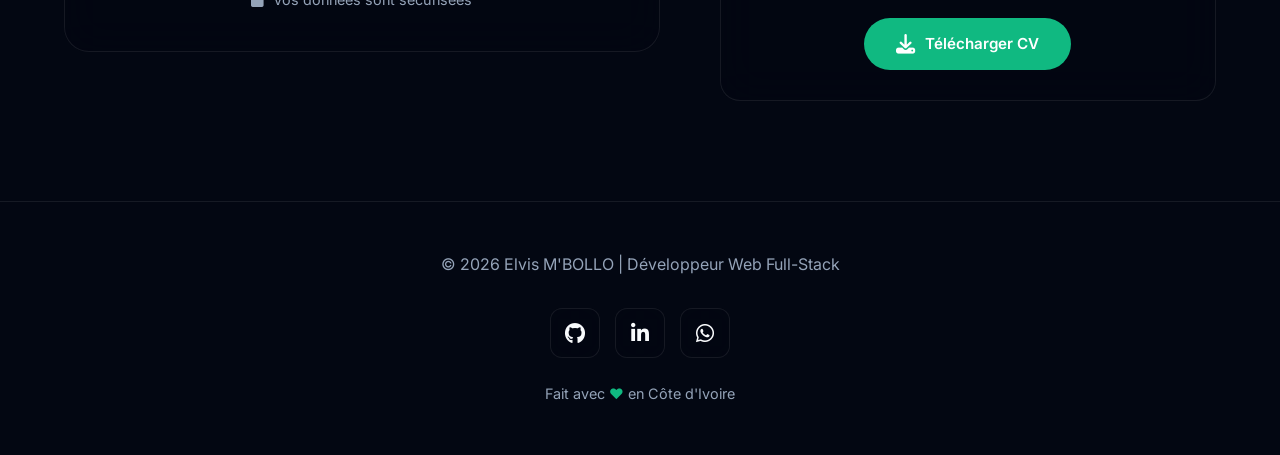
==== commit d9aa8387: "Add files via upload" ====
--- a/index.html
+++ b/index.html
@@ -38,7 +38,10 @@
           content="https://wthomasss06-stack.github.io/mon-premier-projet/IMG_20250124_124101KK.jpg">
 
     <!-- FAVICON -->
-    <link rel="icon" type="image/png" href="favicon.png">
+    <link rel="apple-touch-icon" sizes="180x180" href="/apple-touch-icon.png">
+<link rel="icon" type="image/png" sizes="32x32" href="/favicon-32x32.png">
+<link rel="icon" type="image/png" sizes="16x16" href="/favicon-16x16.png">
+<link rel="manifest" href="/site.webmanifest">
 
     <!-- FONTS & ICONS -->
     <!-- FONTS & ICONS -->
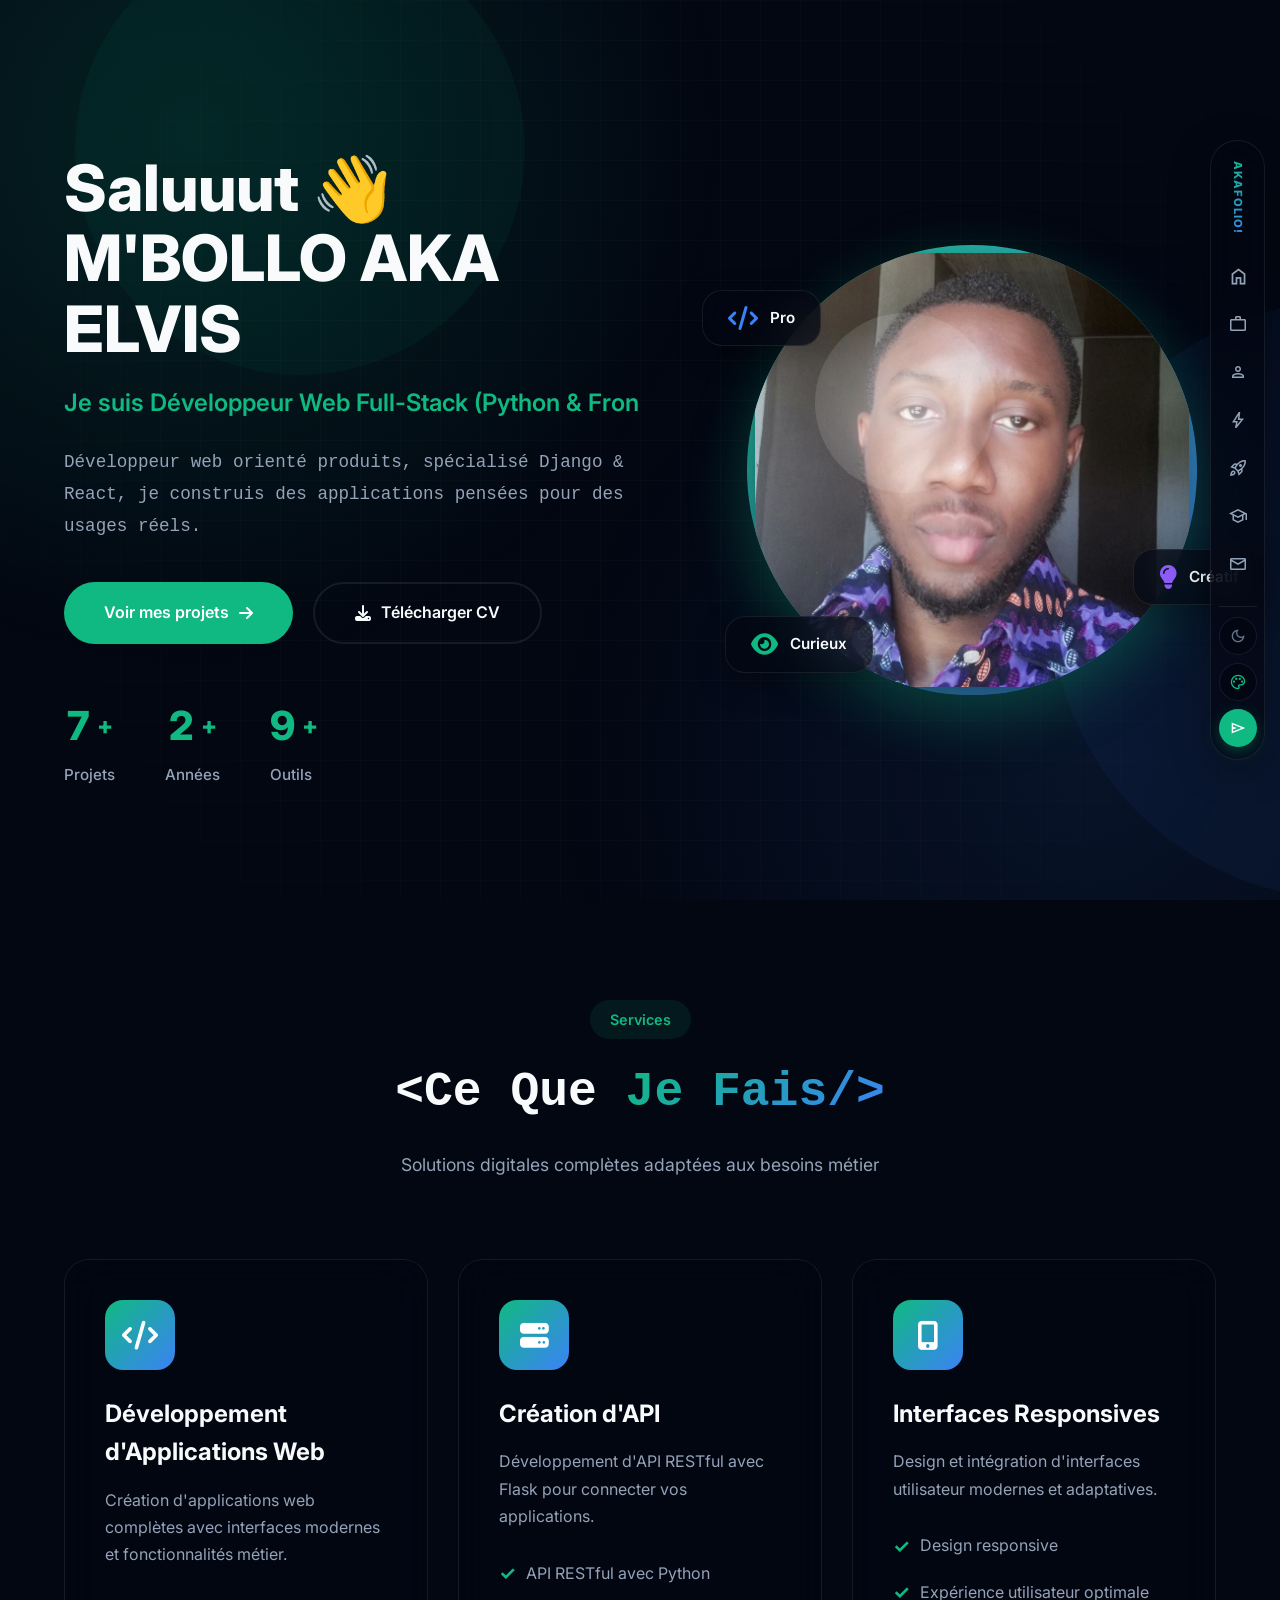
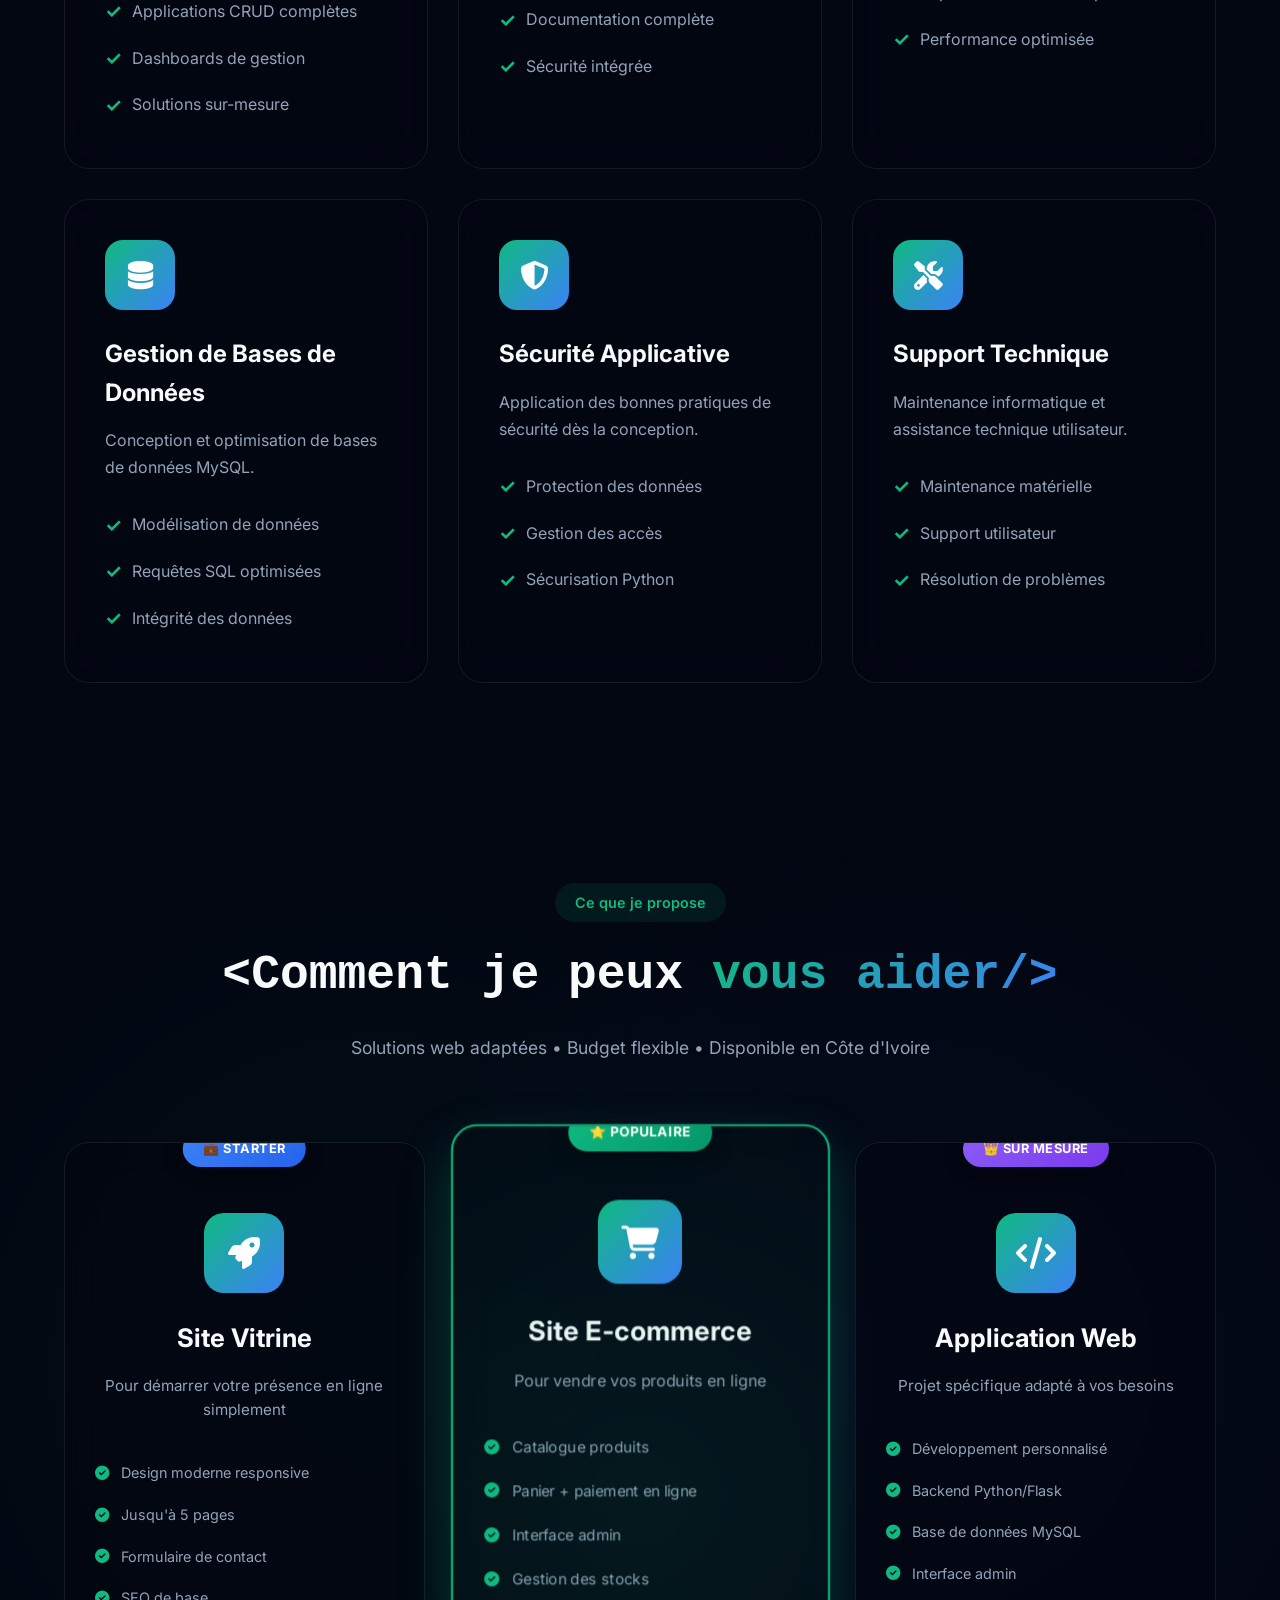
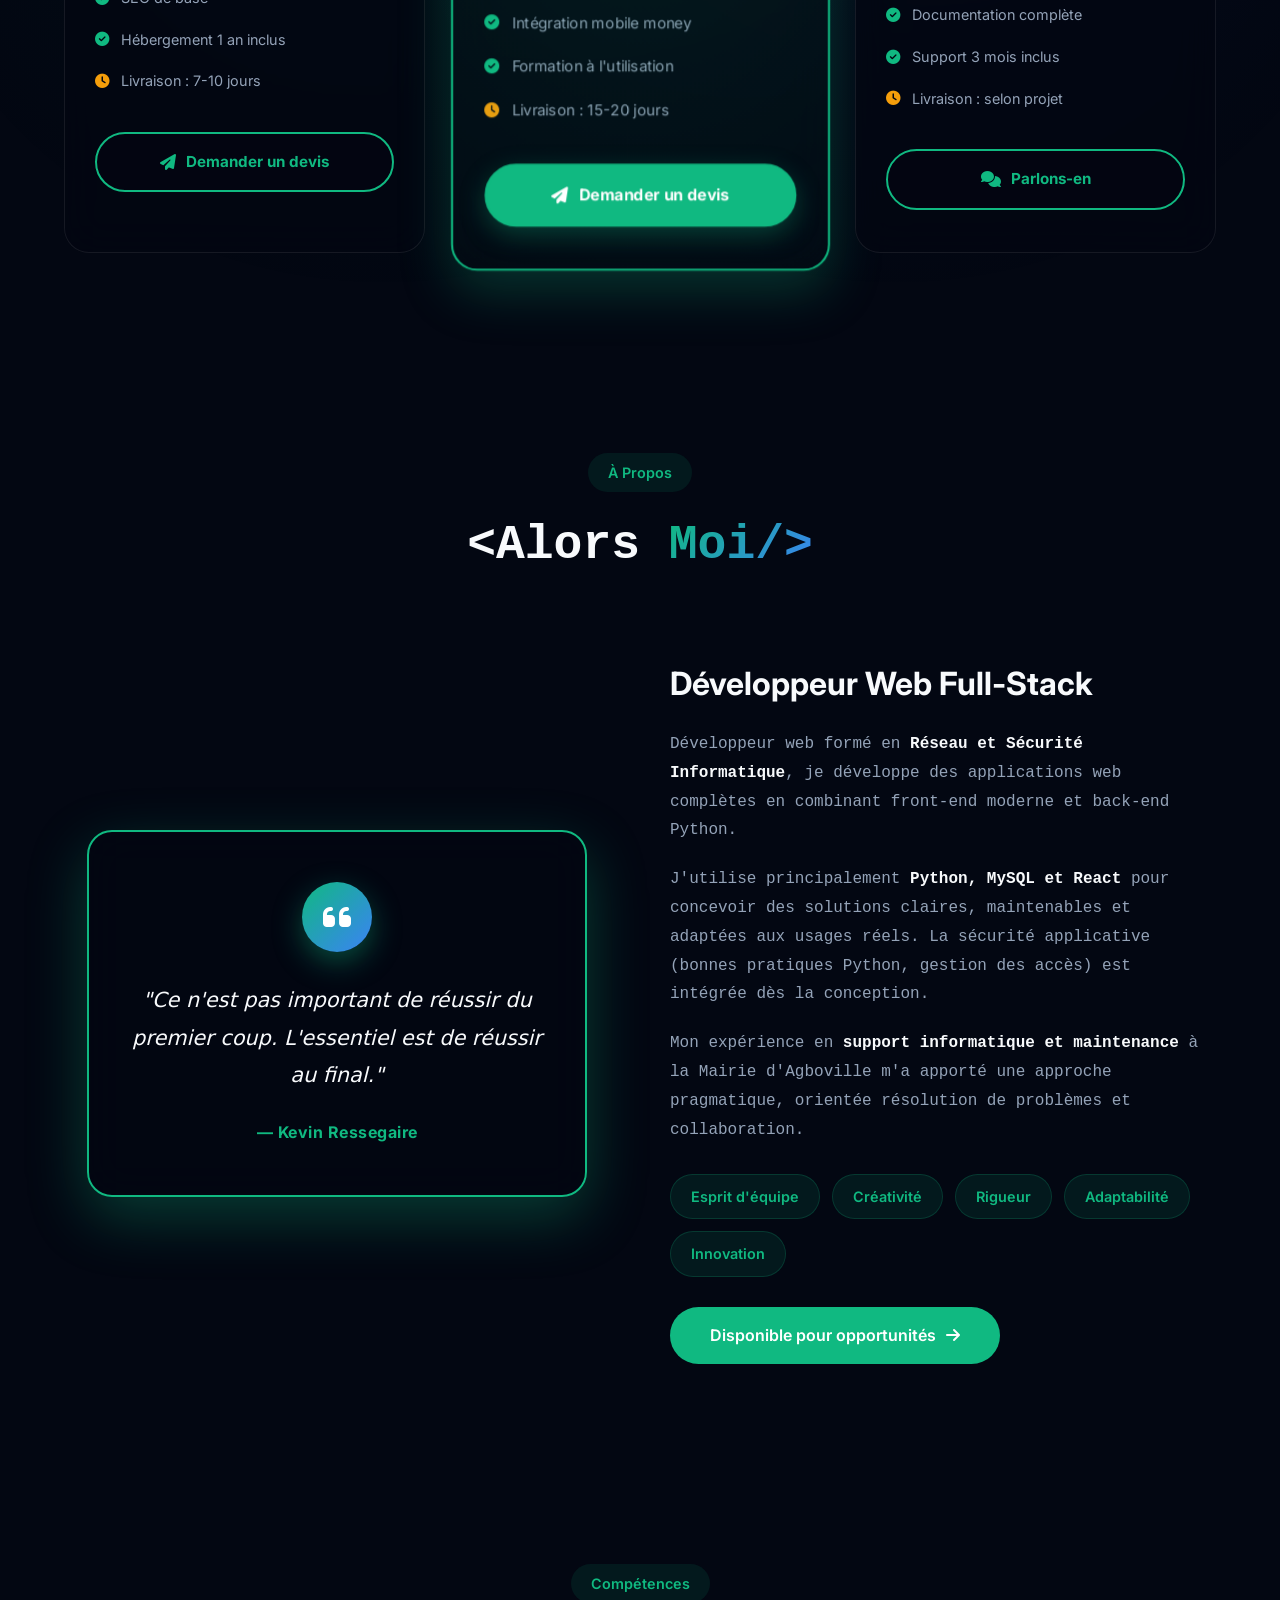
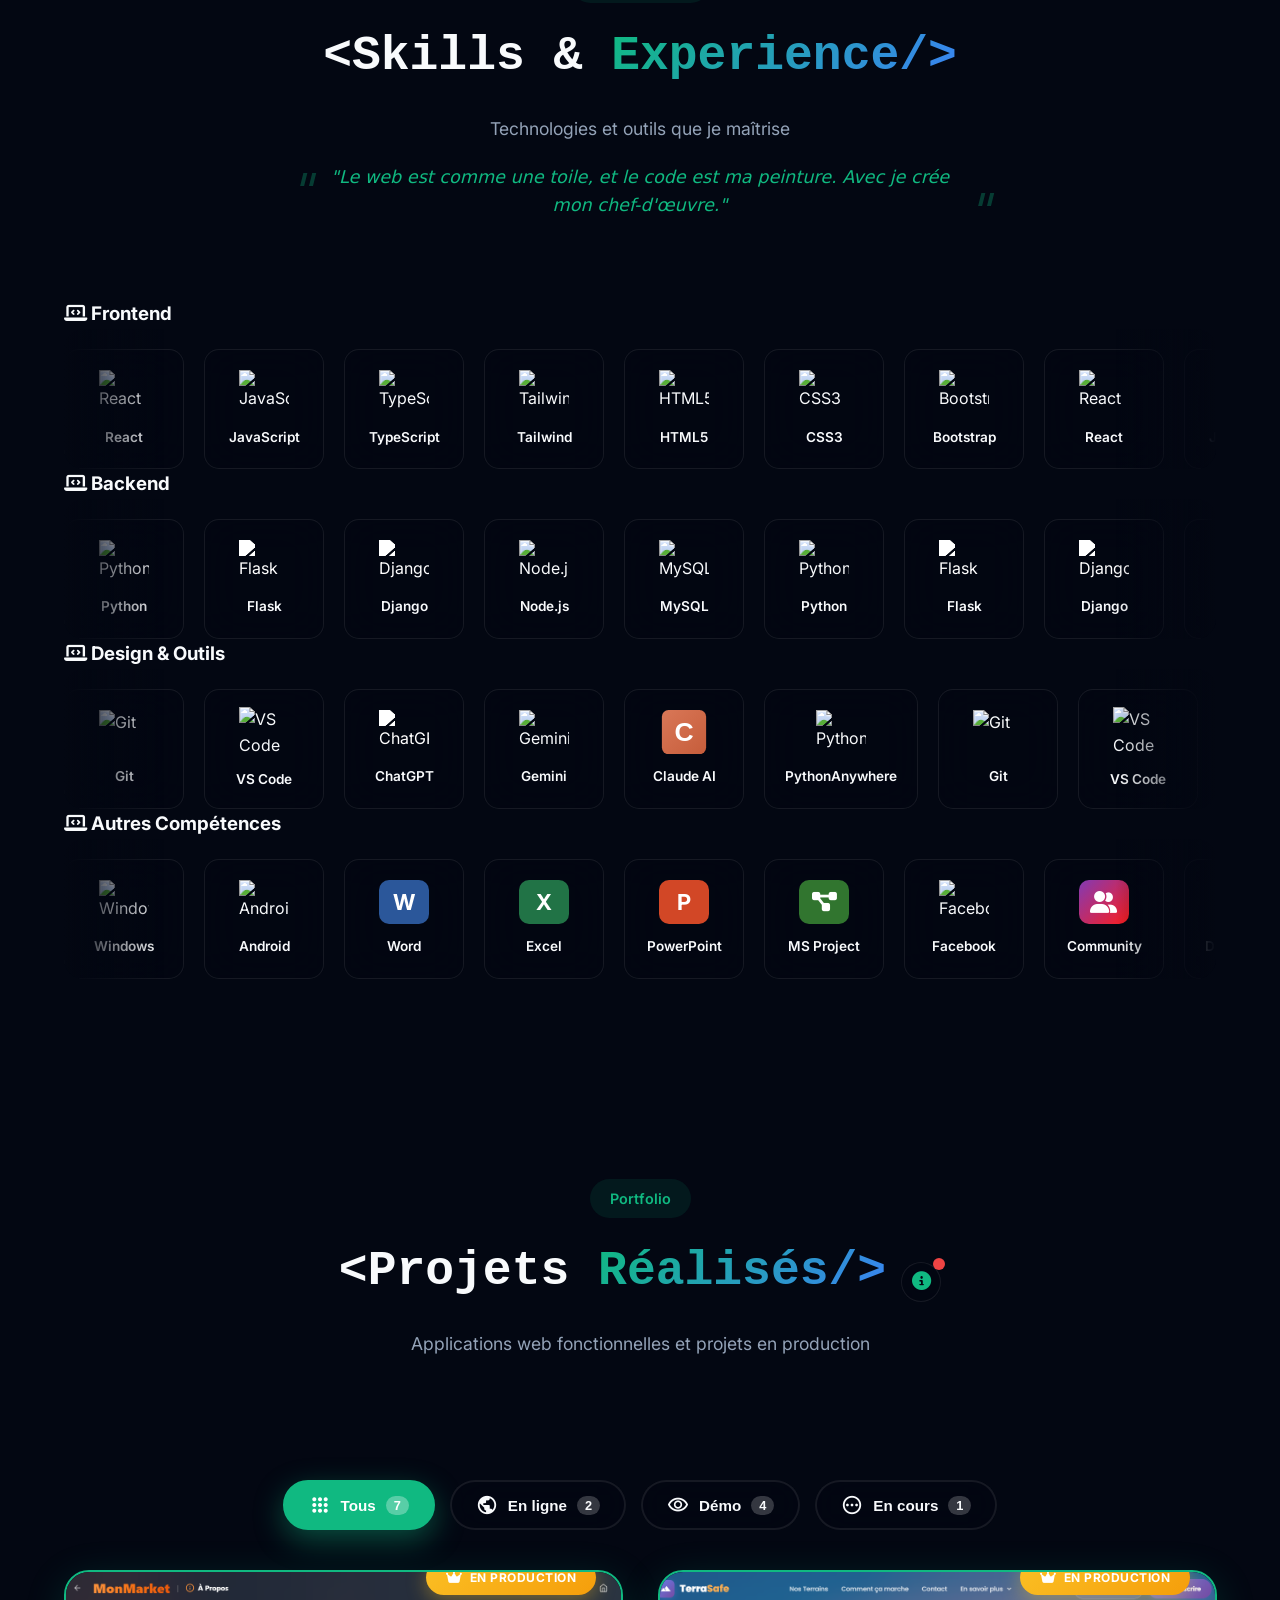
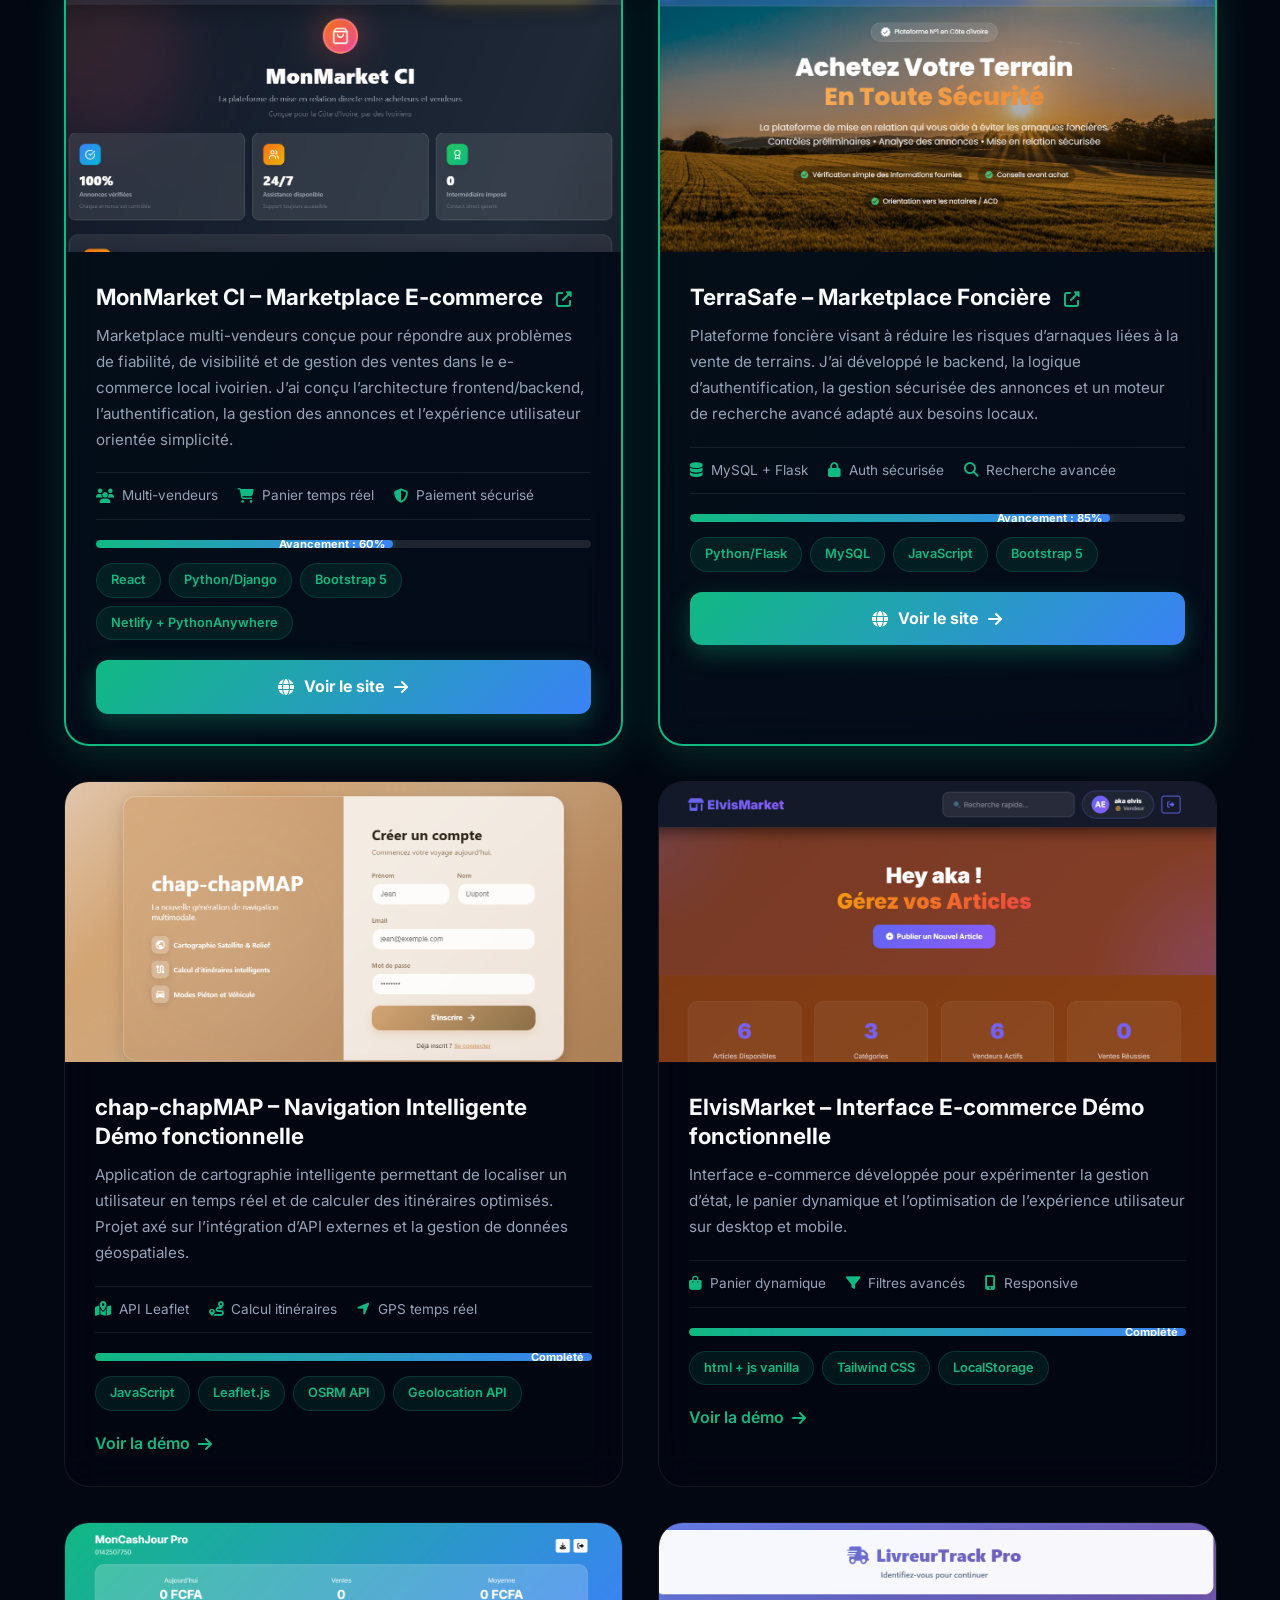
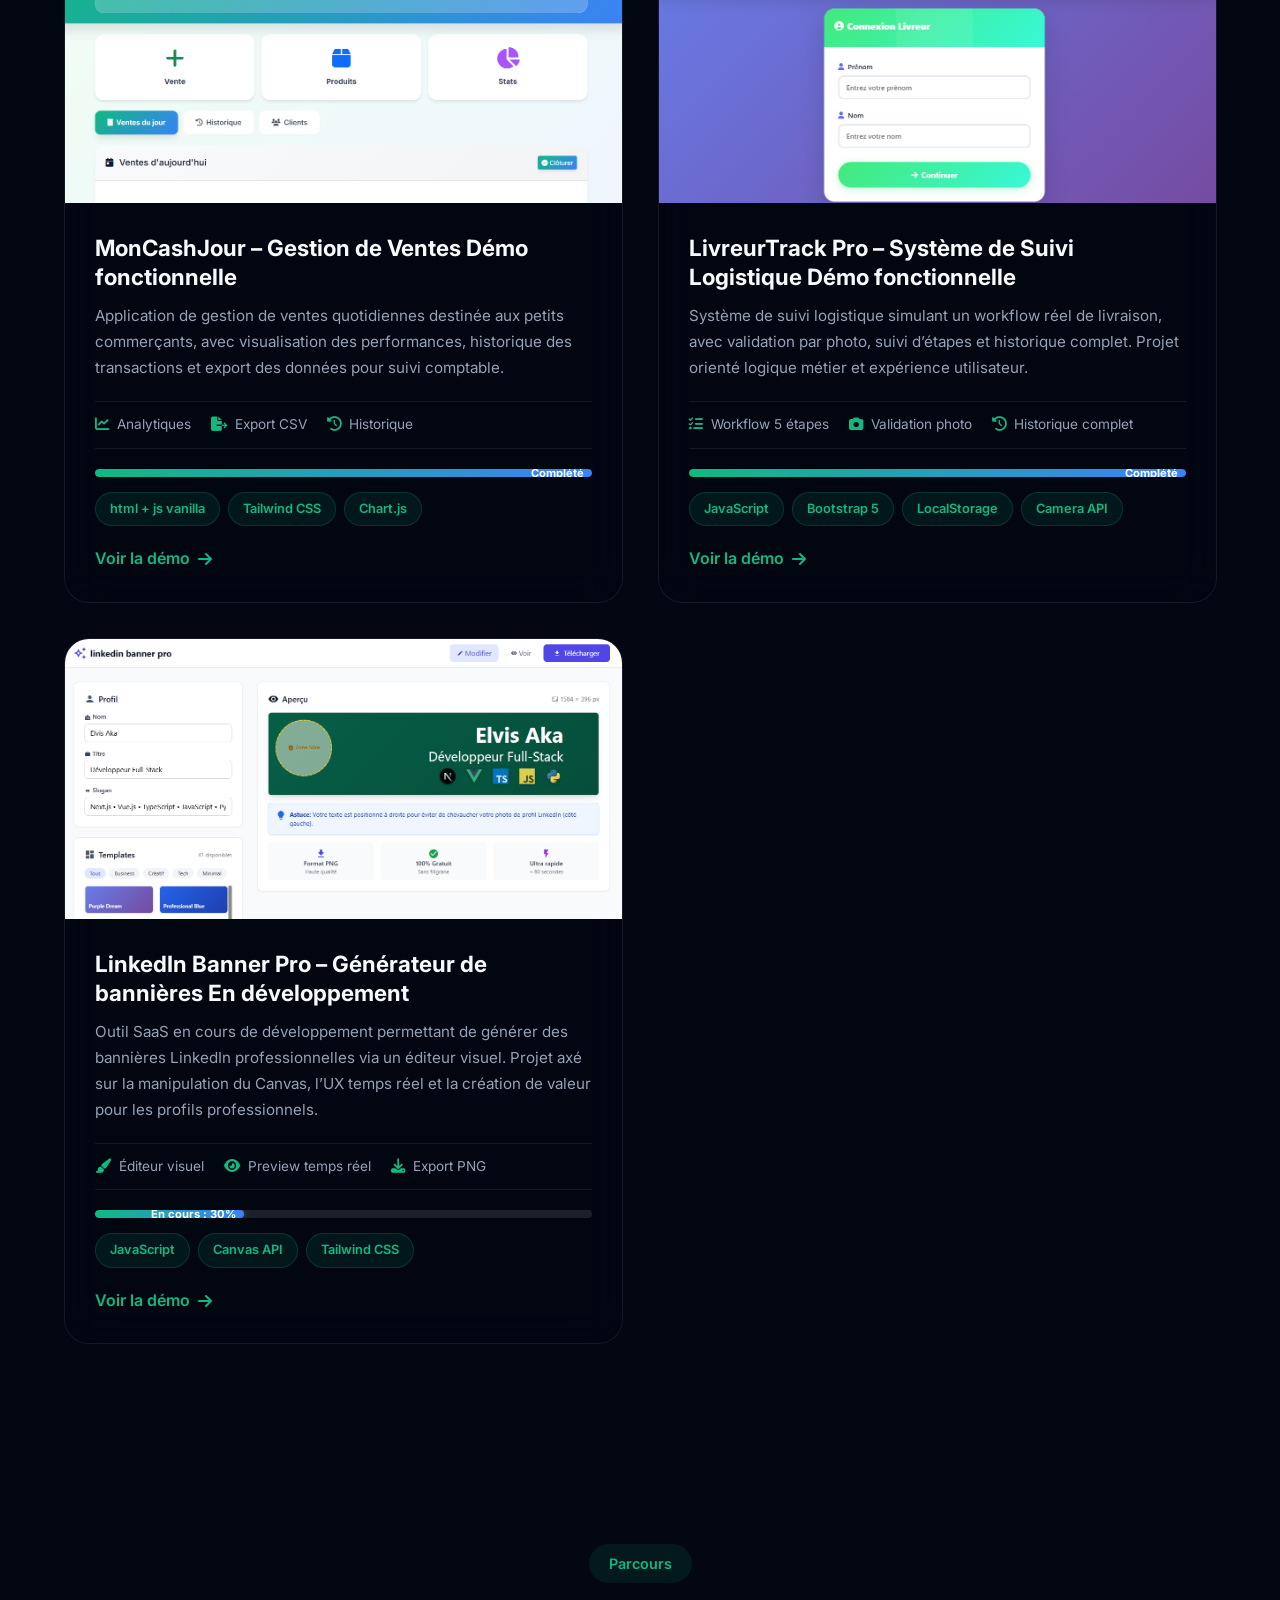
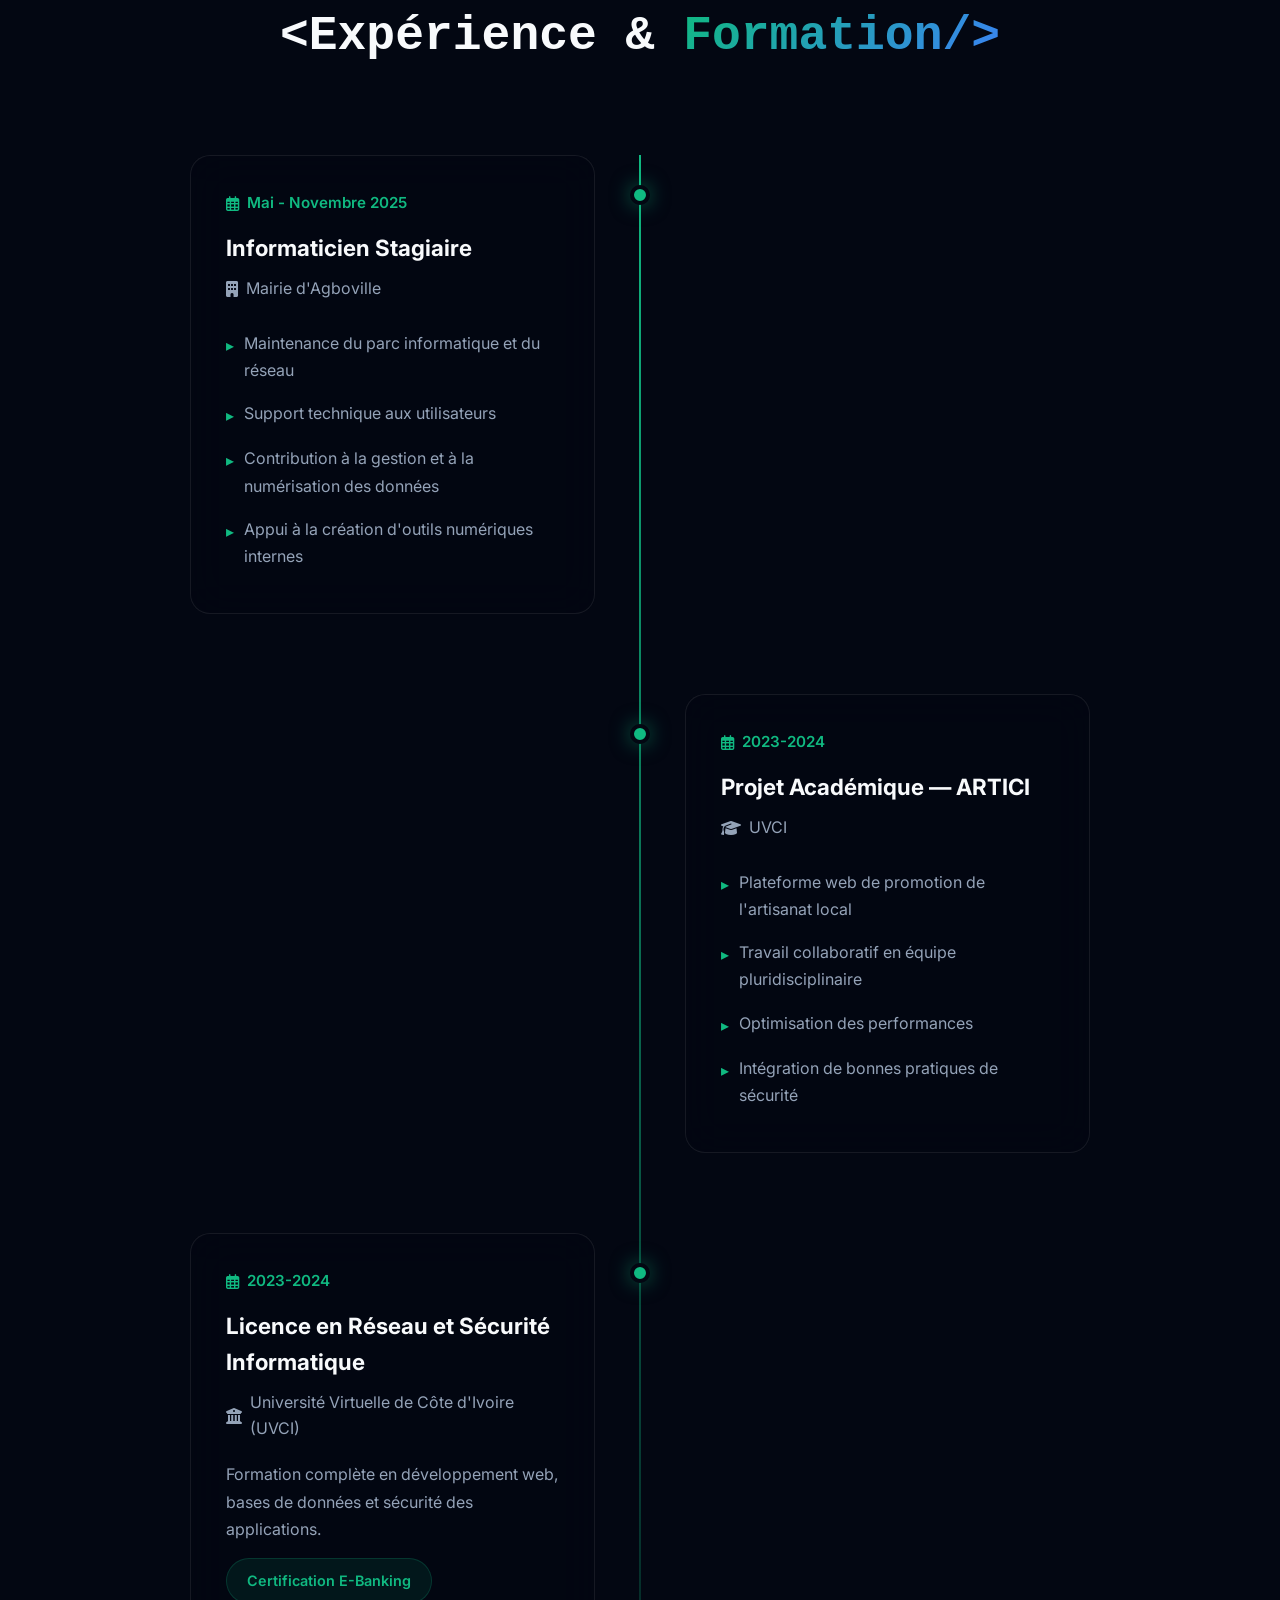
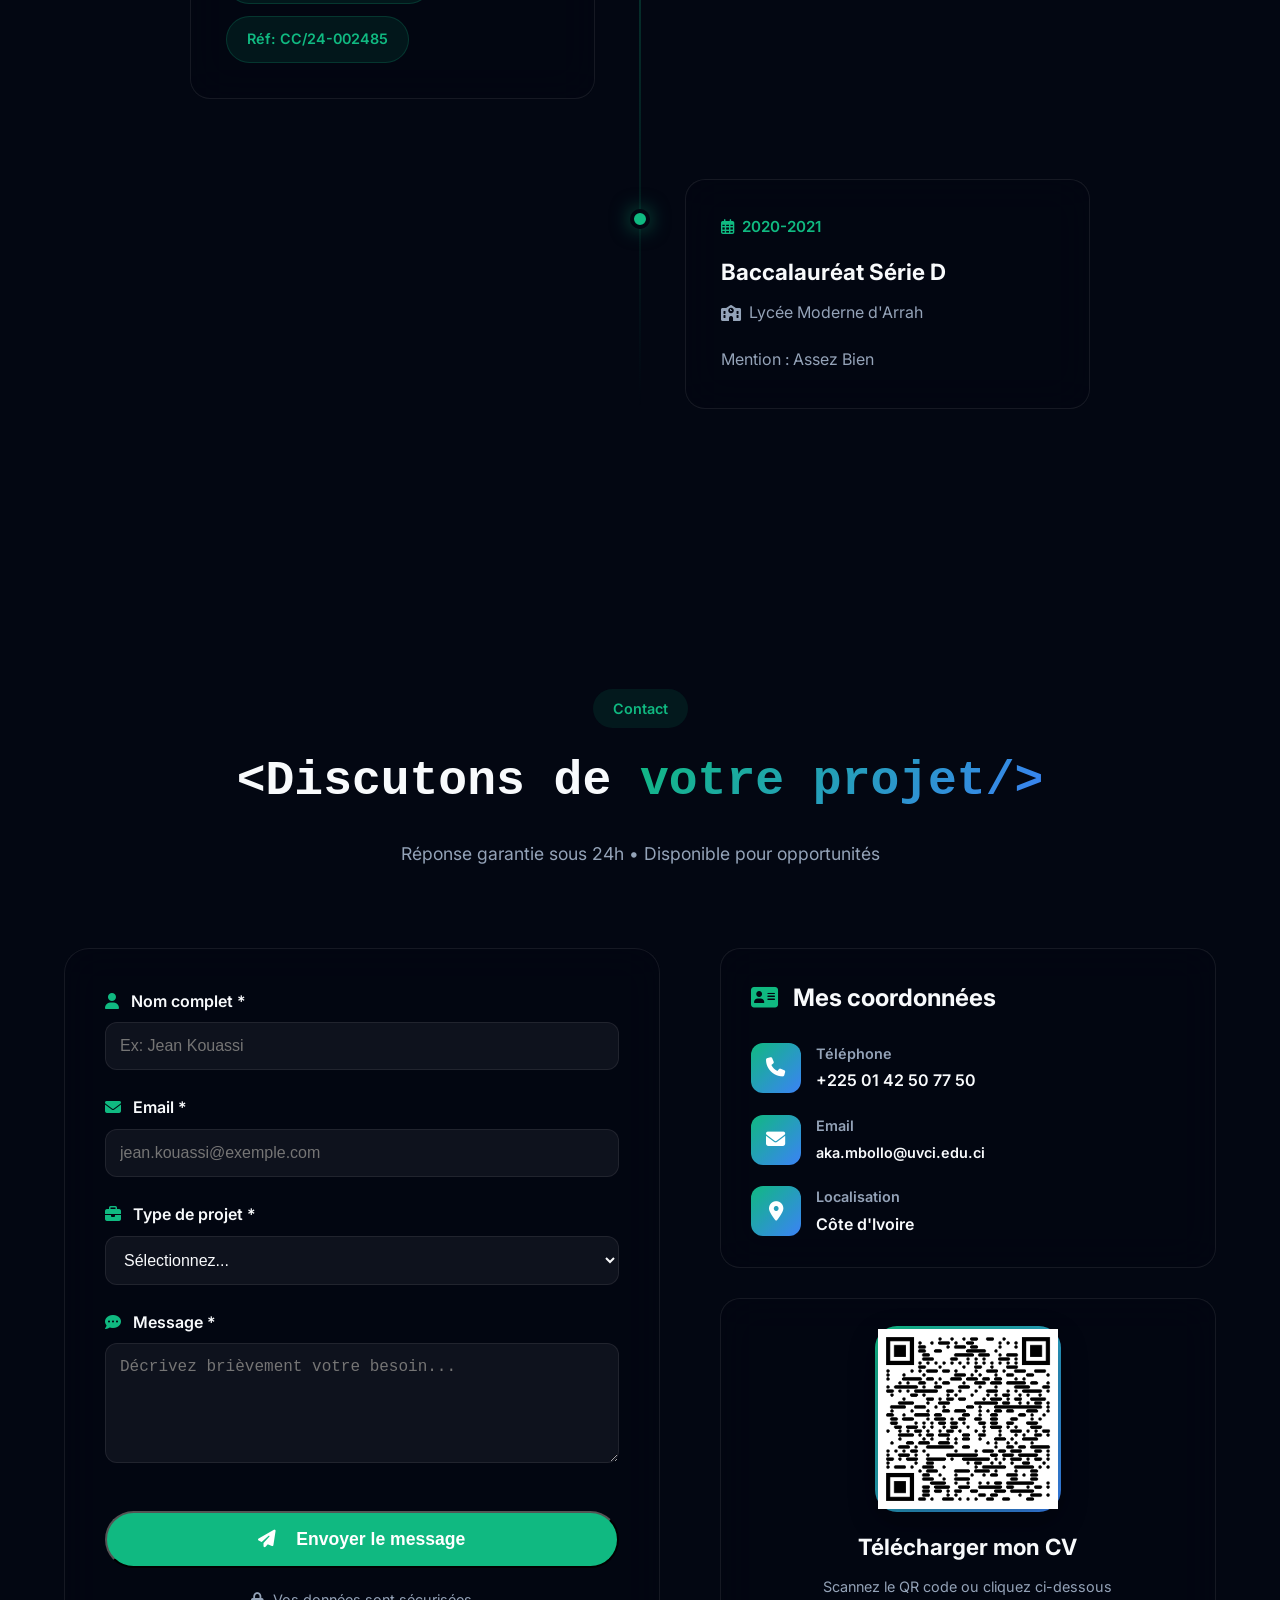
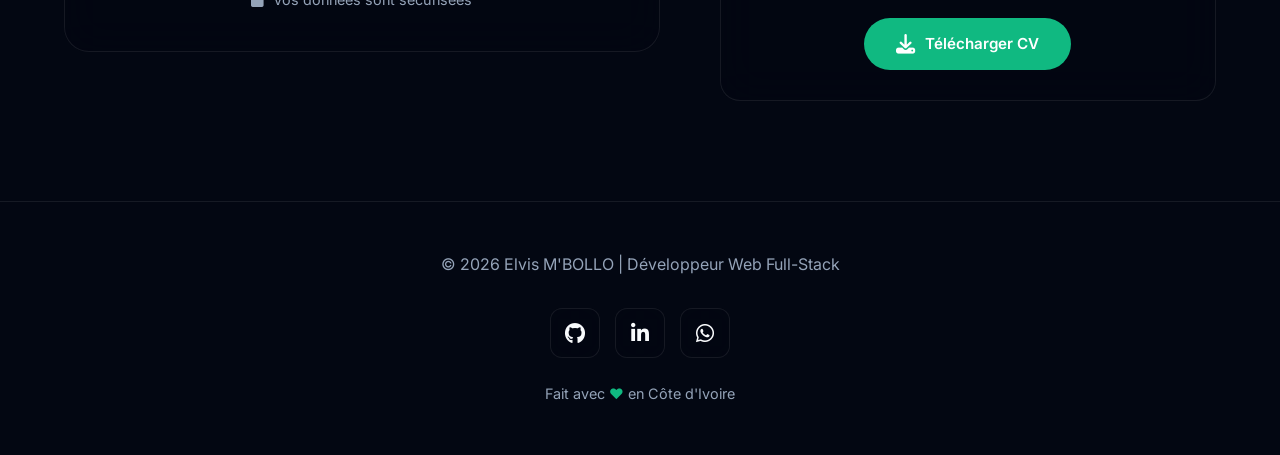
==== commit ee6ba84f: "Update index.html" ====
--- a/index.html
+++ b/index.html
@@ -38,10 +38,12 @@
           content="https://wthomasss06-stack.github.io/mon-premier-projet/IMG_20250124_124101KK.jpg">
 
     <!-- FAVICON -->
+    
+    <link rel="icon" type="image/png" href="favicon.png">
     <link rel="apple-touch-icon" sizes="180x180" href="/apple-touch-icon.png">
-<link rel="icon" type="image/png" sizes="32x32" href="/favicon-32x32.png">
-<link rel="icon" type="image/png" sizes="16x16" href="/favicon-16x16.png">
-<link rel="manifest" href="/site.webmanifest">
+    <link rel="icon" type="image/png" sizes="32x32" href="/favicon-32x32.png">
+    <link rel="icon" type="image/png" sizes="16x16" href="/favicon-16x16.png">
+    <link rel="manifest" href="/site.webmanifest">
 
     <!-- FONTS & ICONS -->
     <!-- FONTS & ICONS -->
@@ -2077,4 +2079,5 @@
     </script>
 </body>
 
-</html>+
+</html>
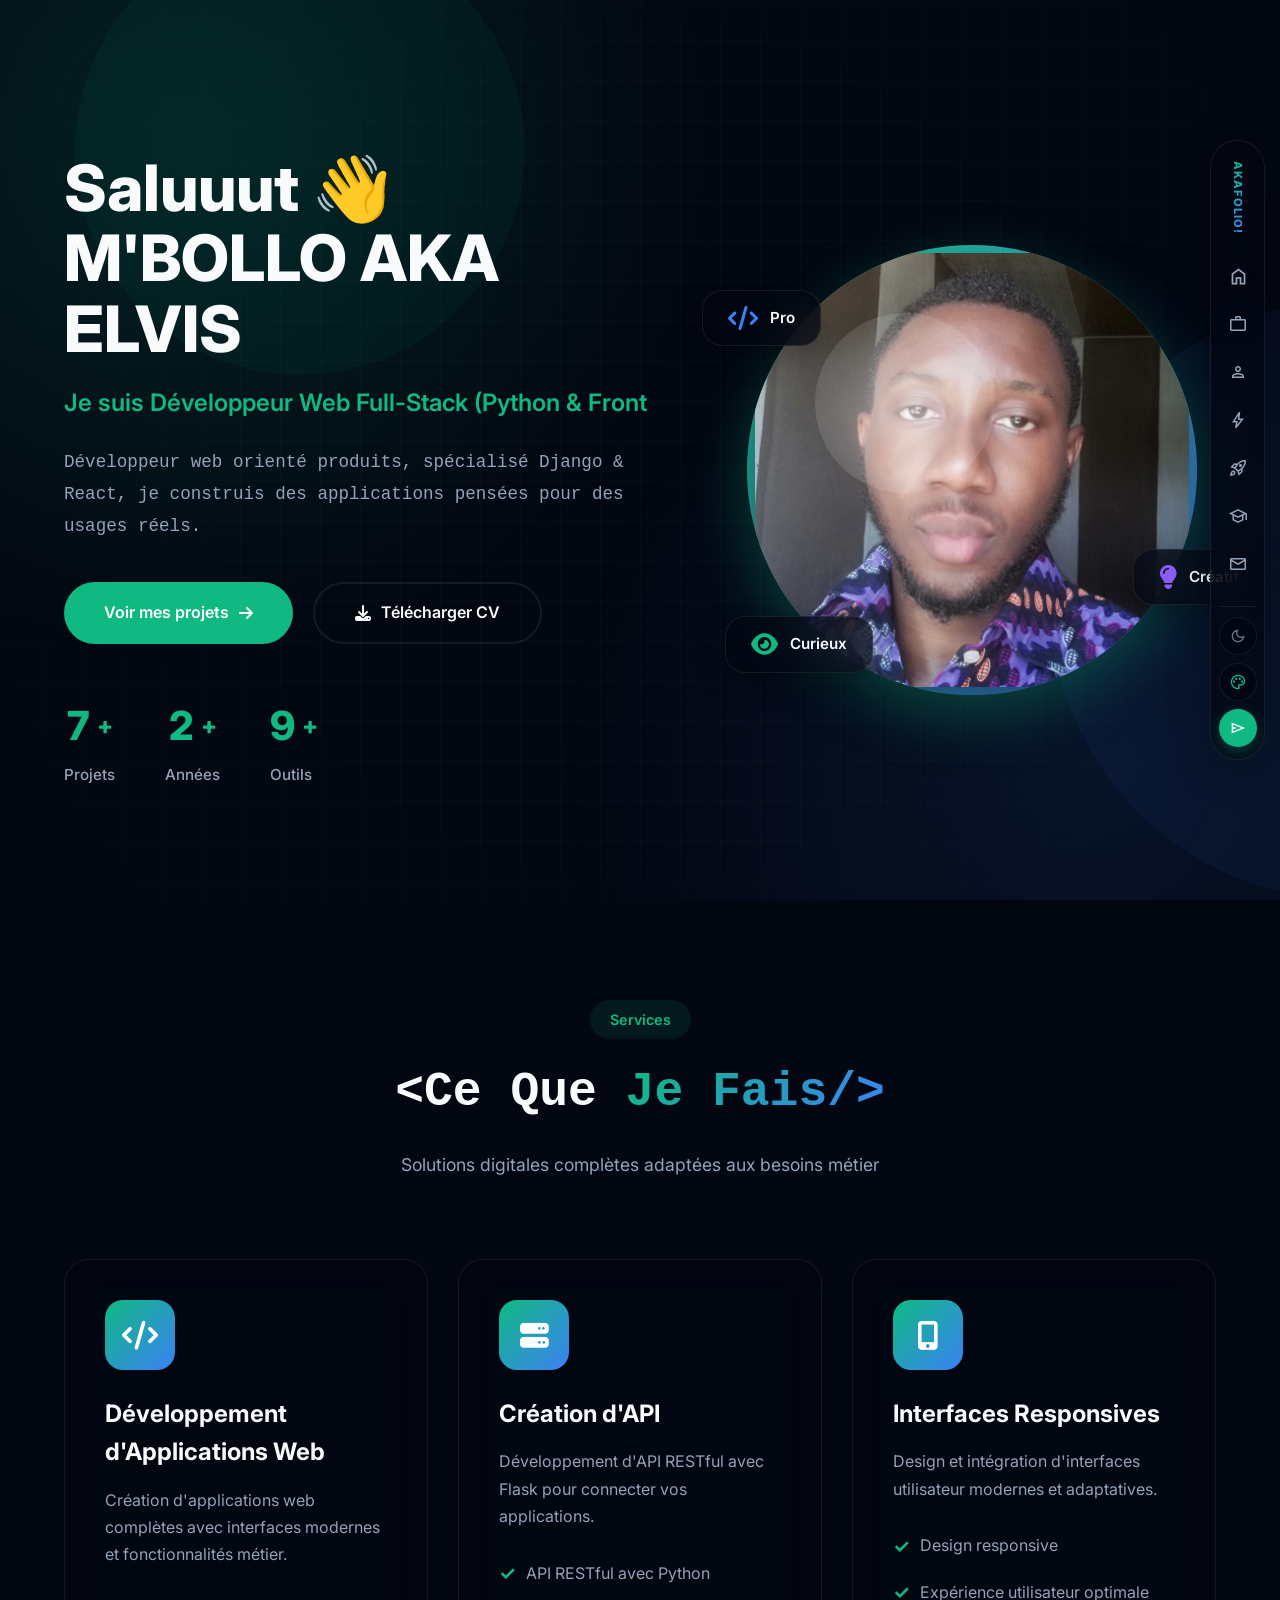
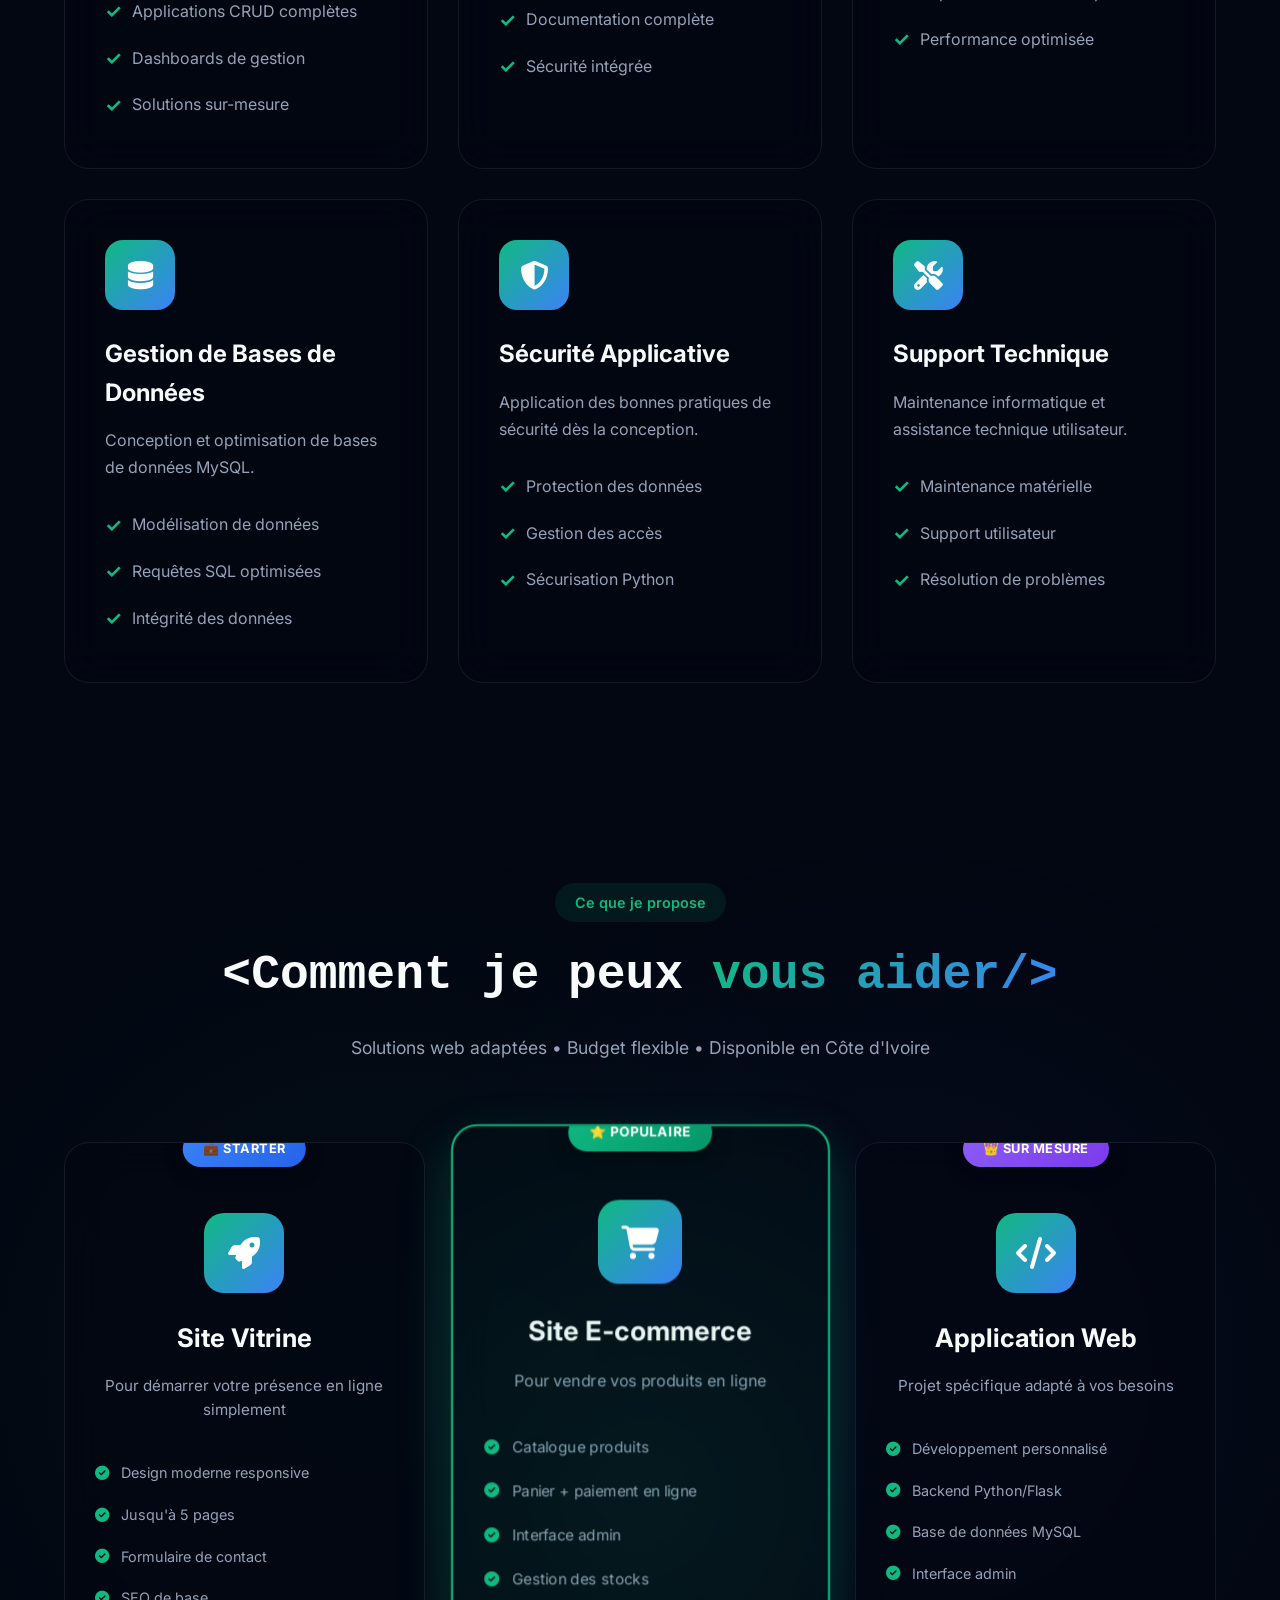
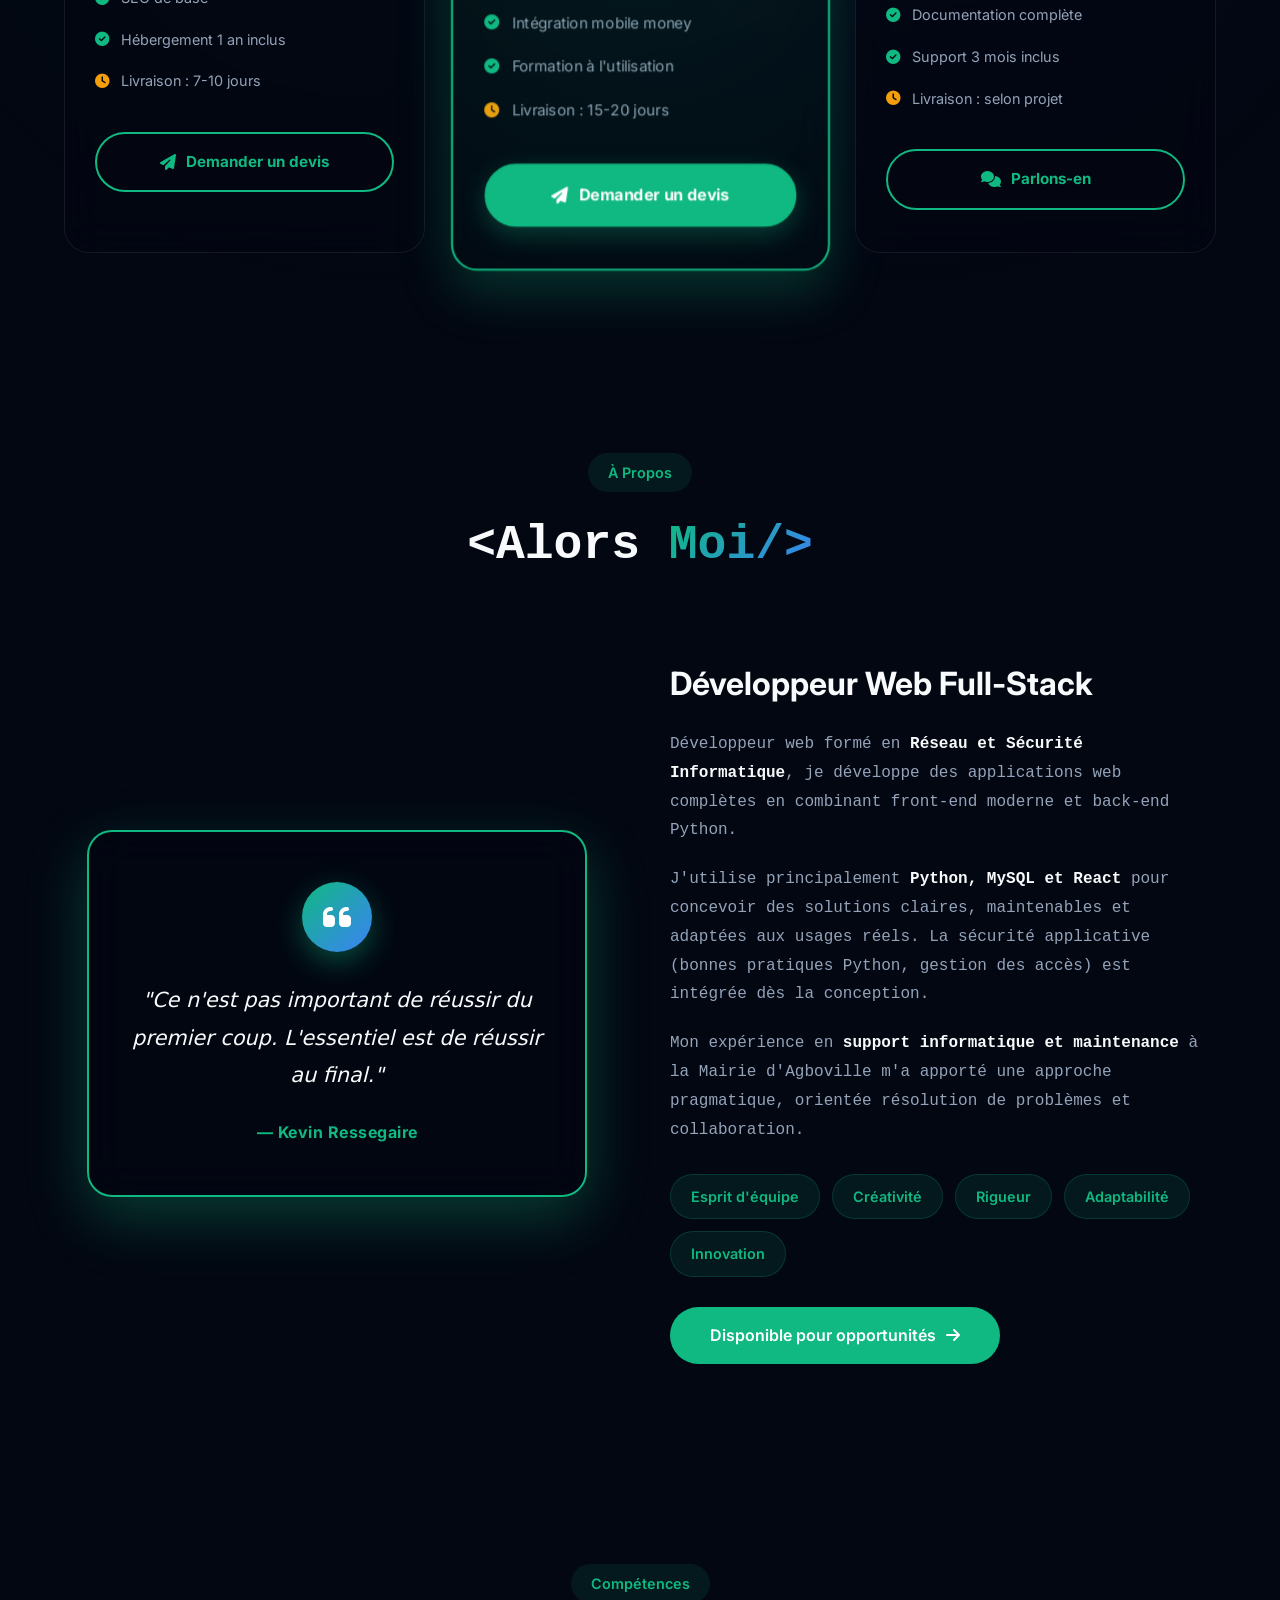
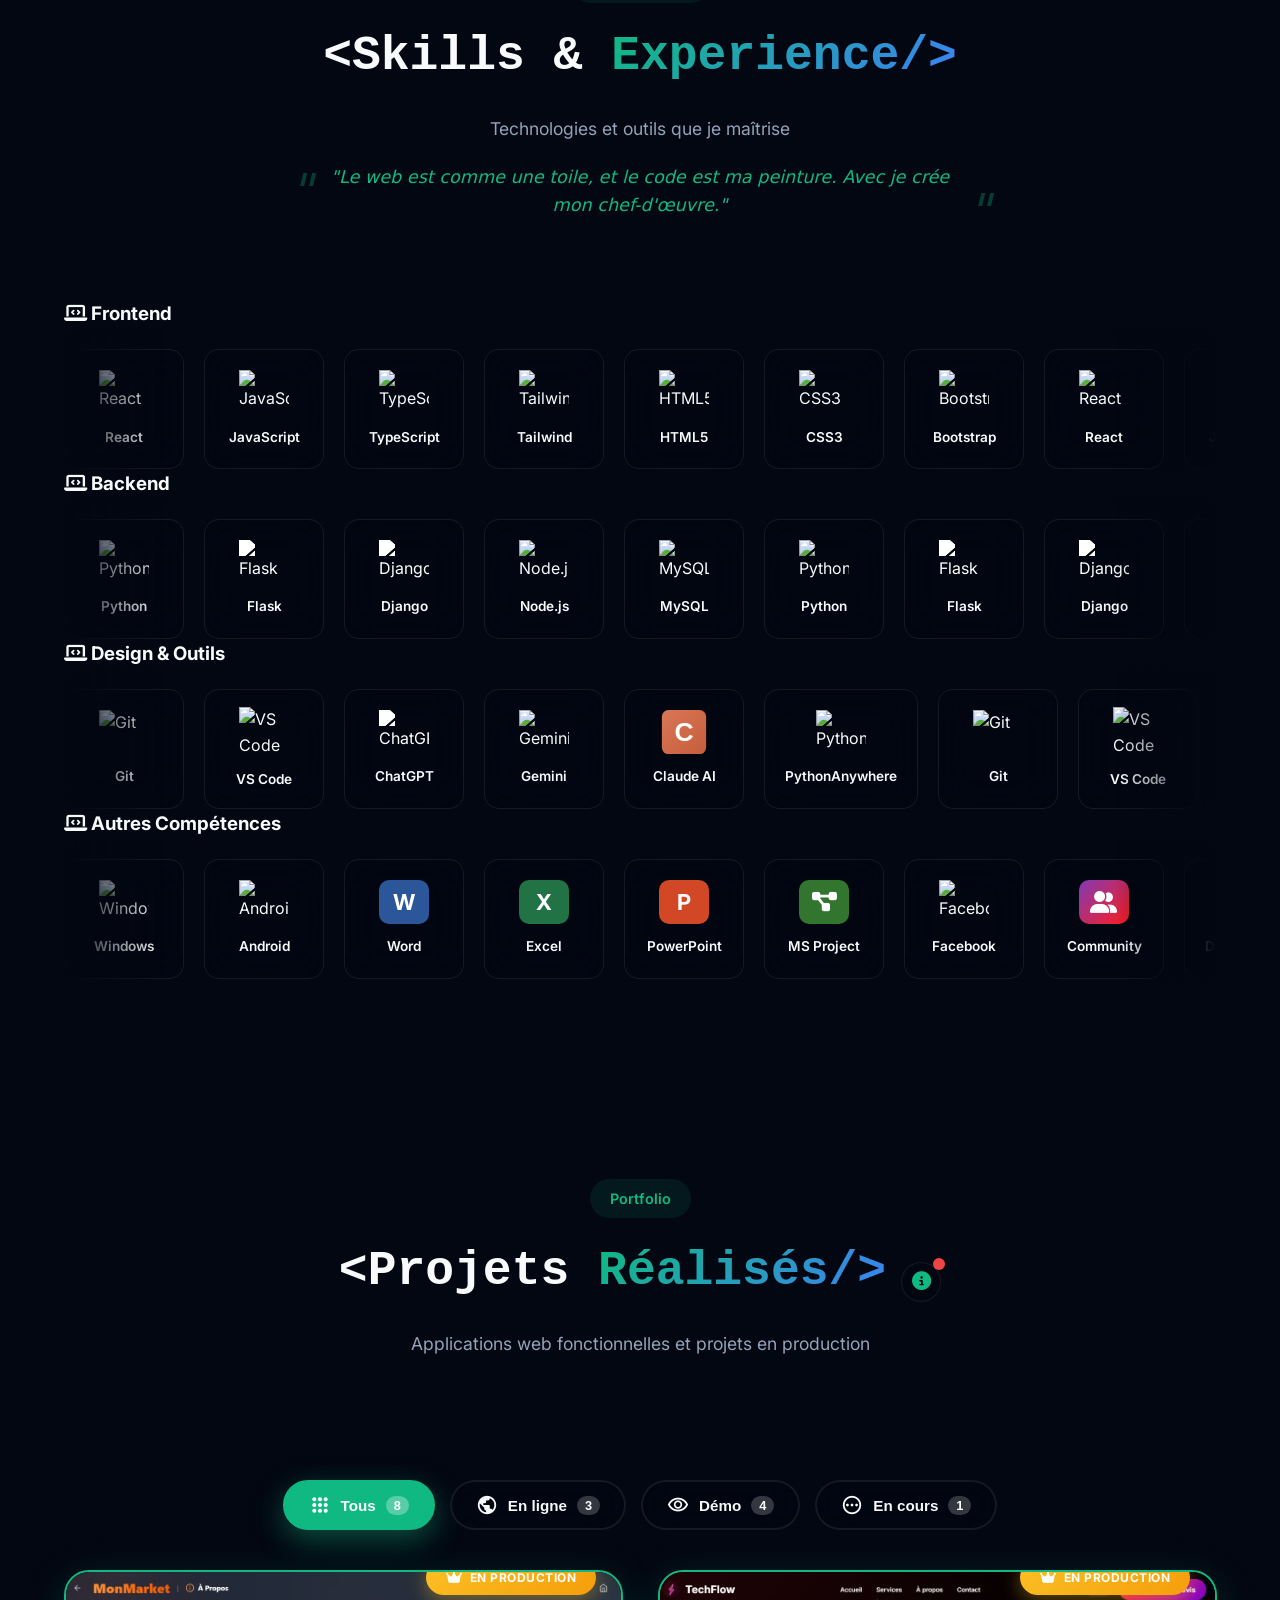
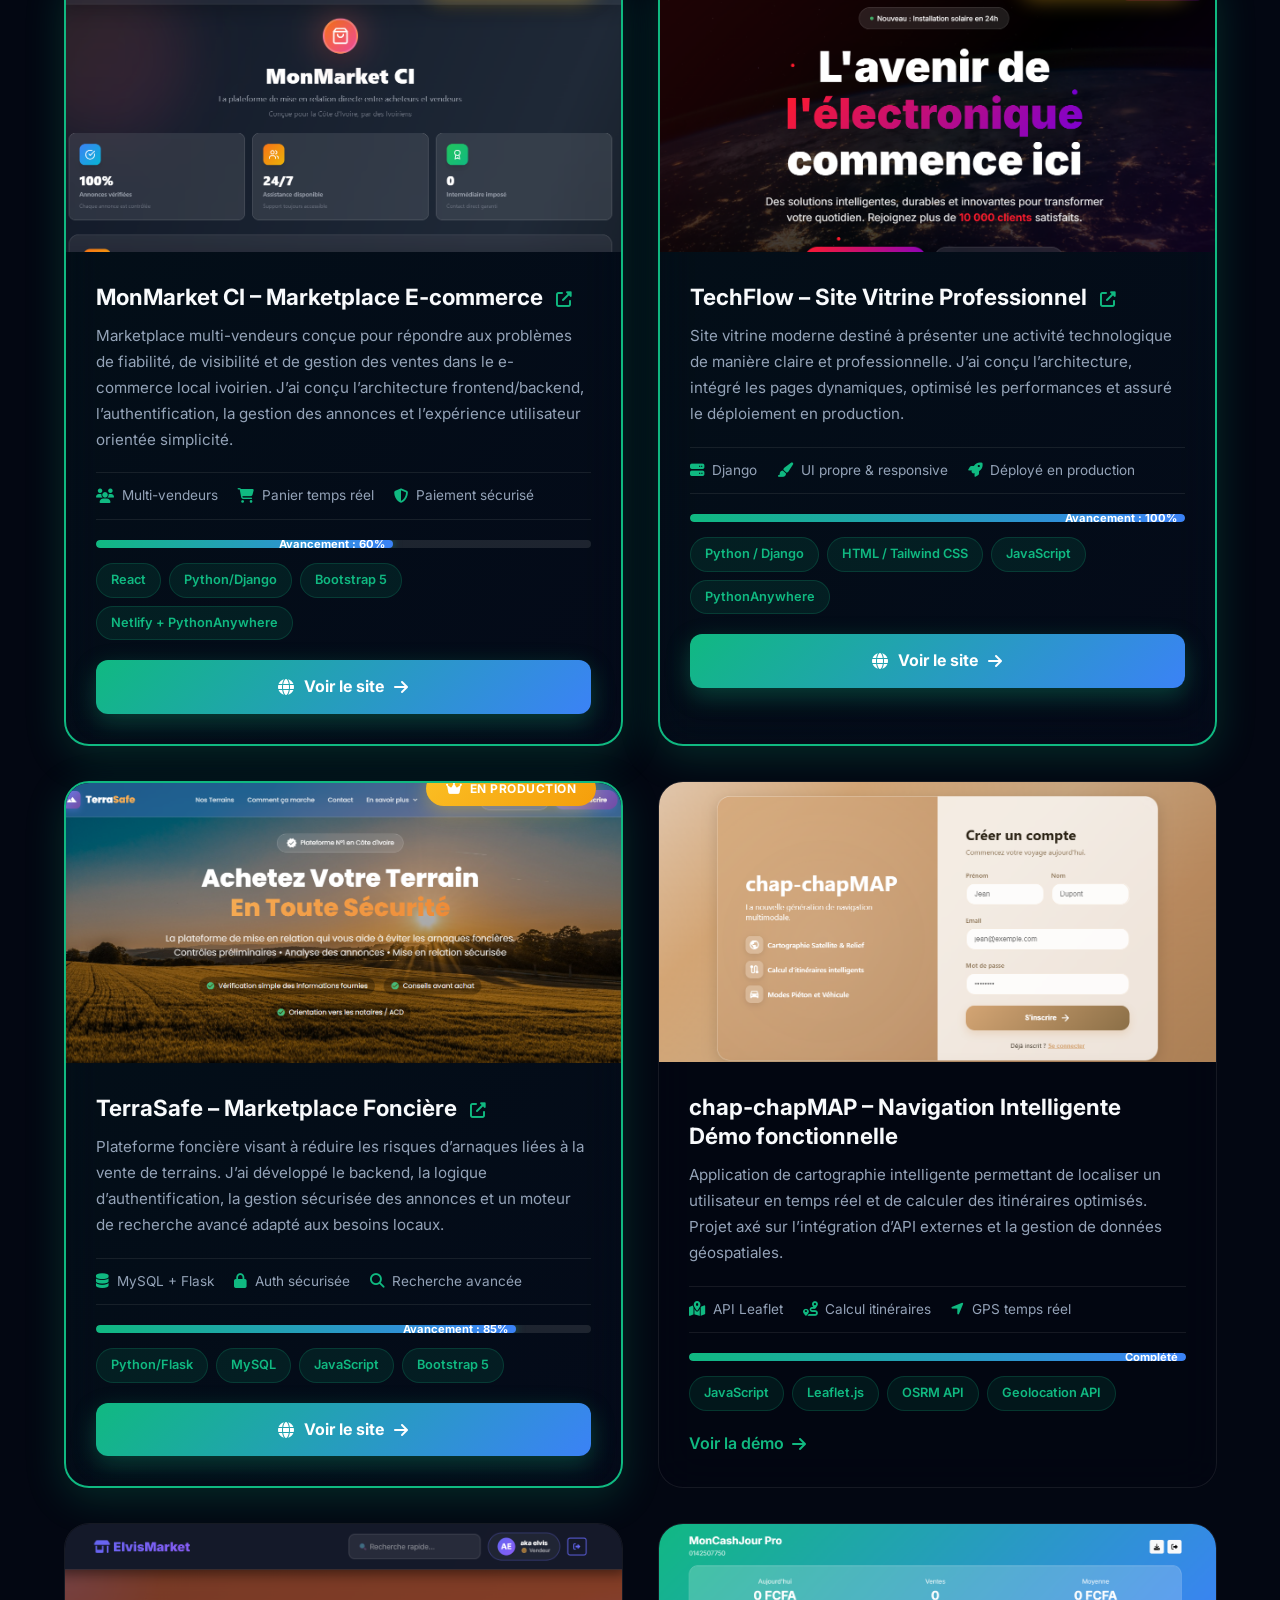
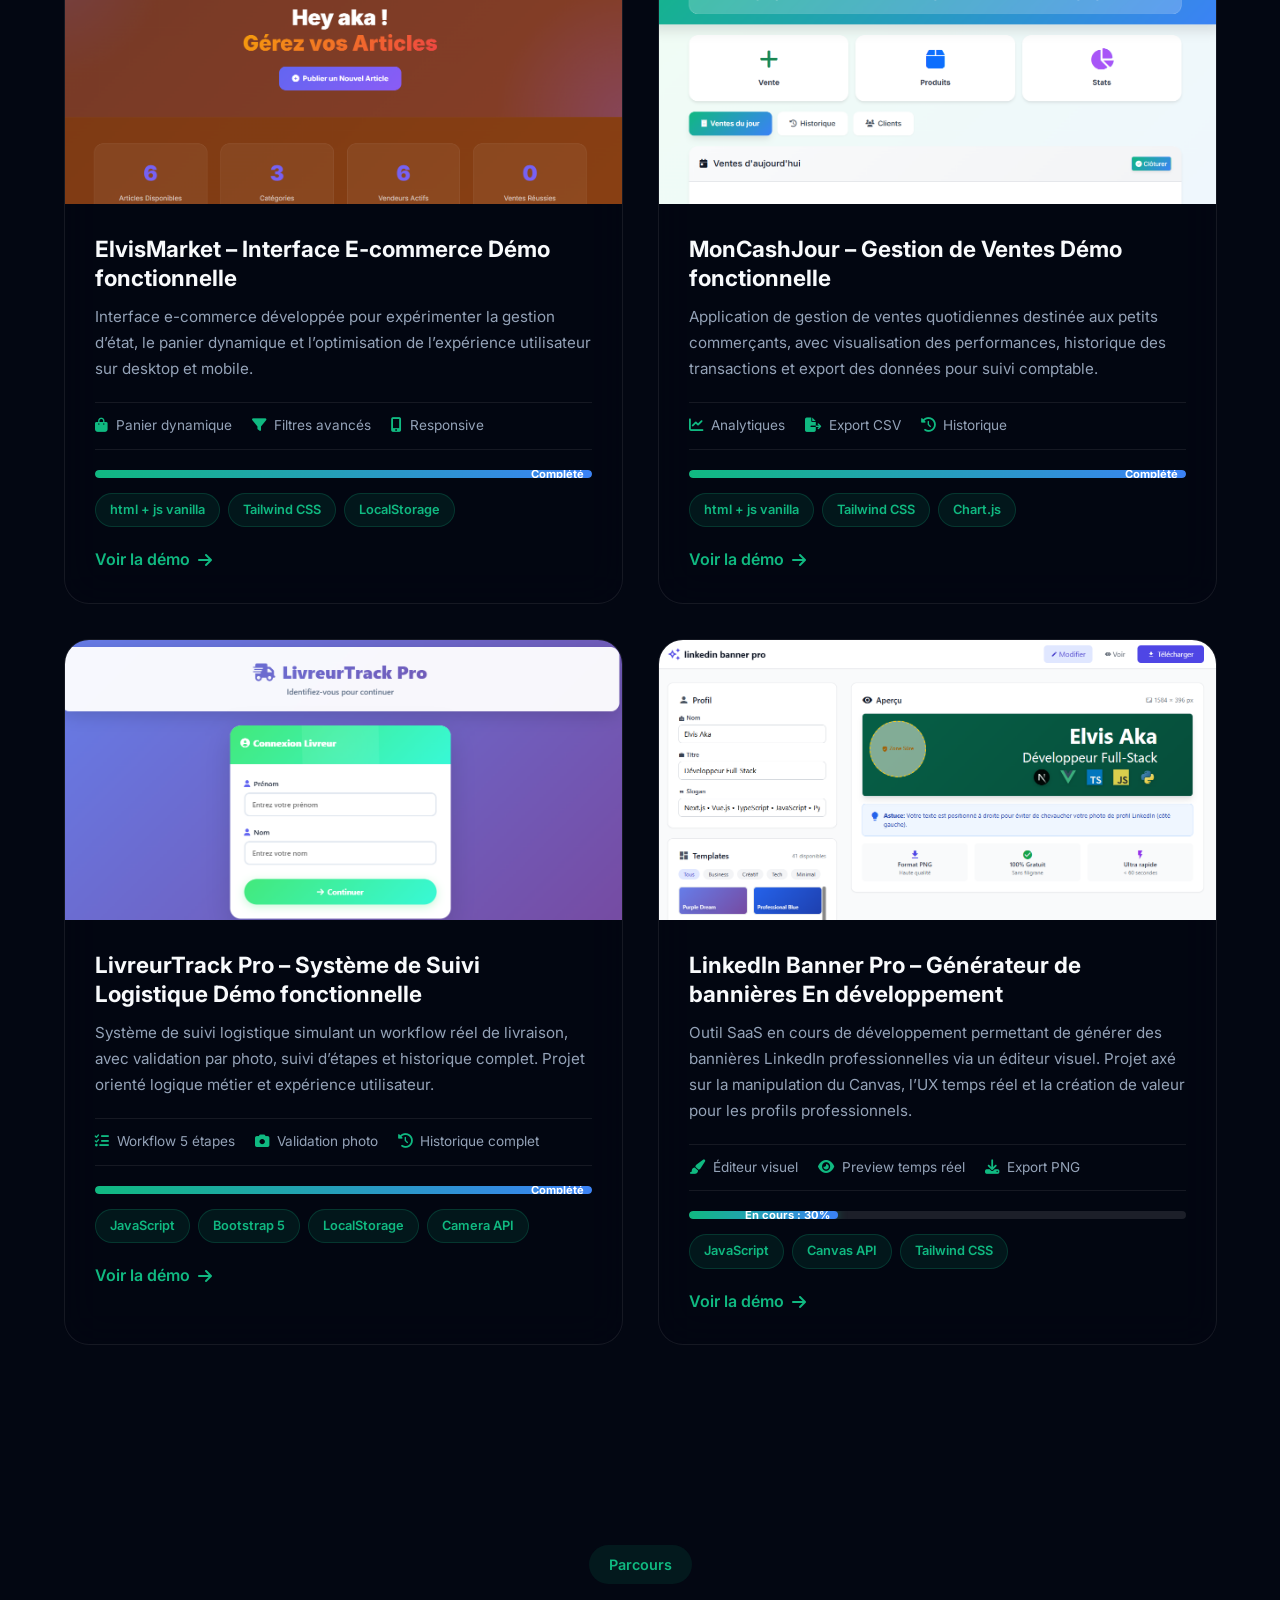
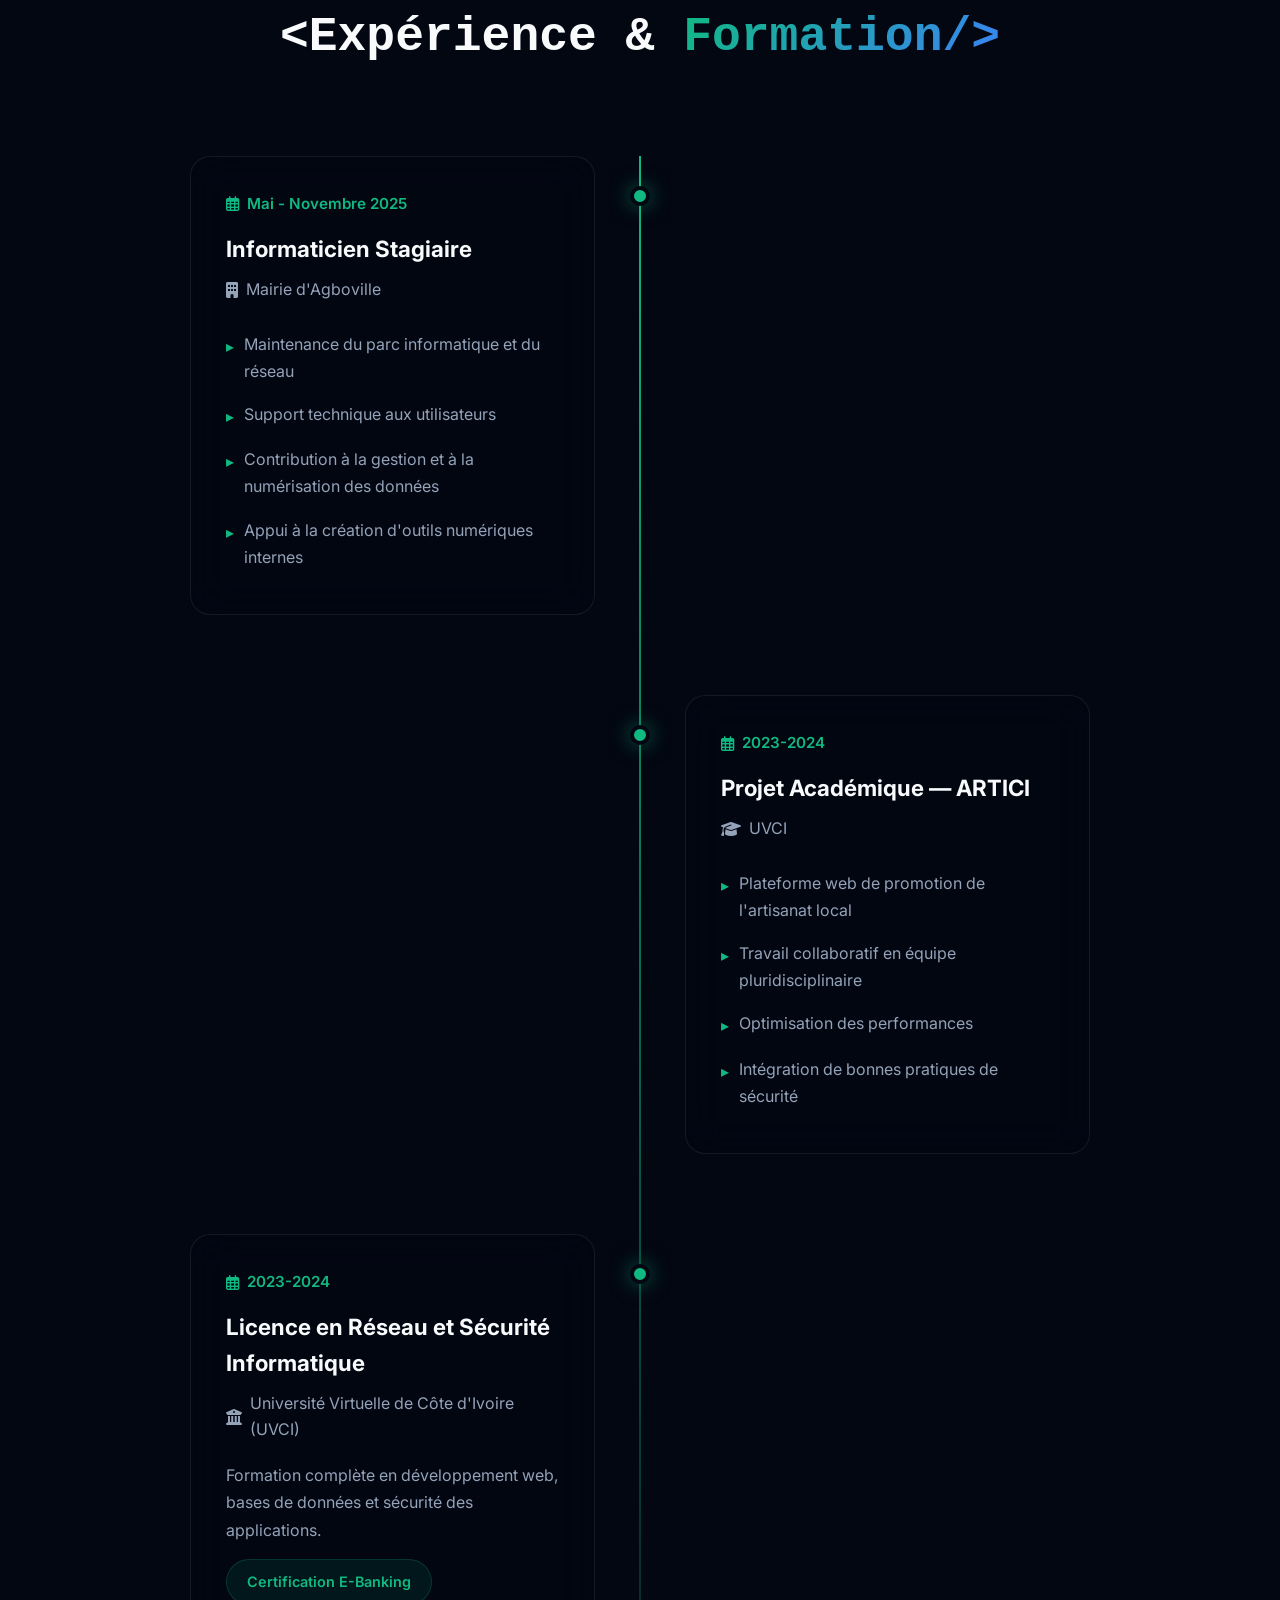
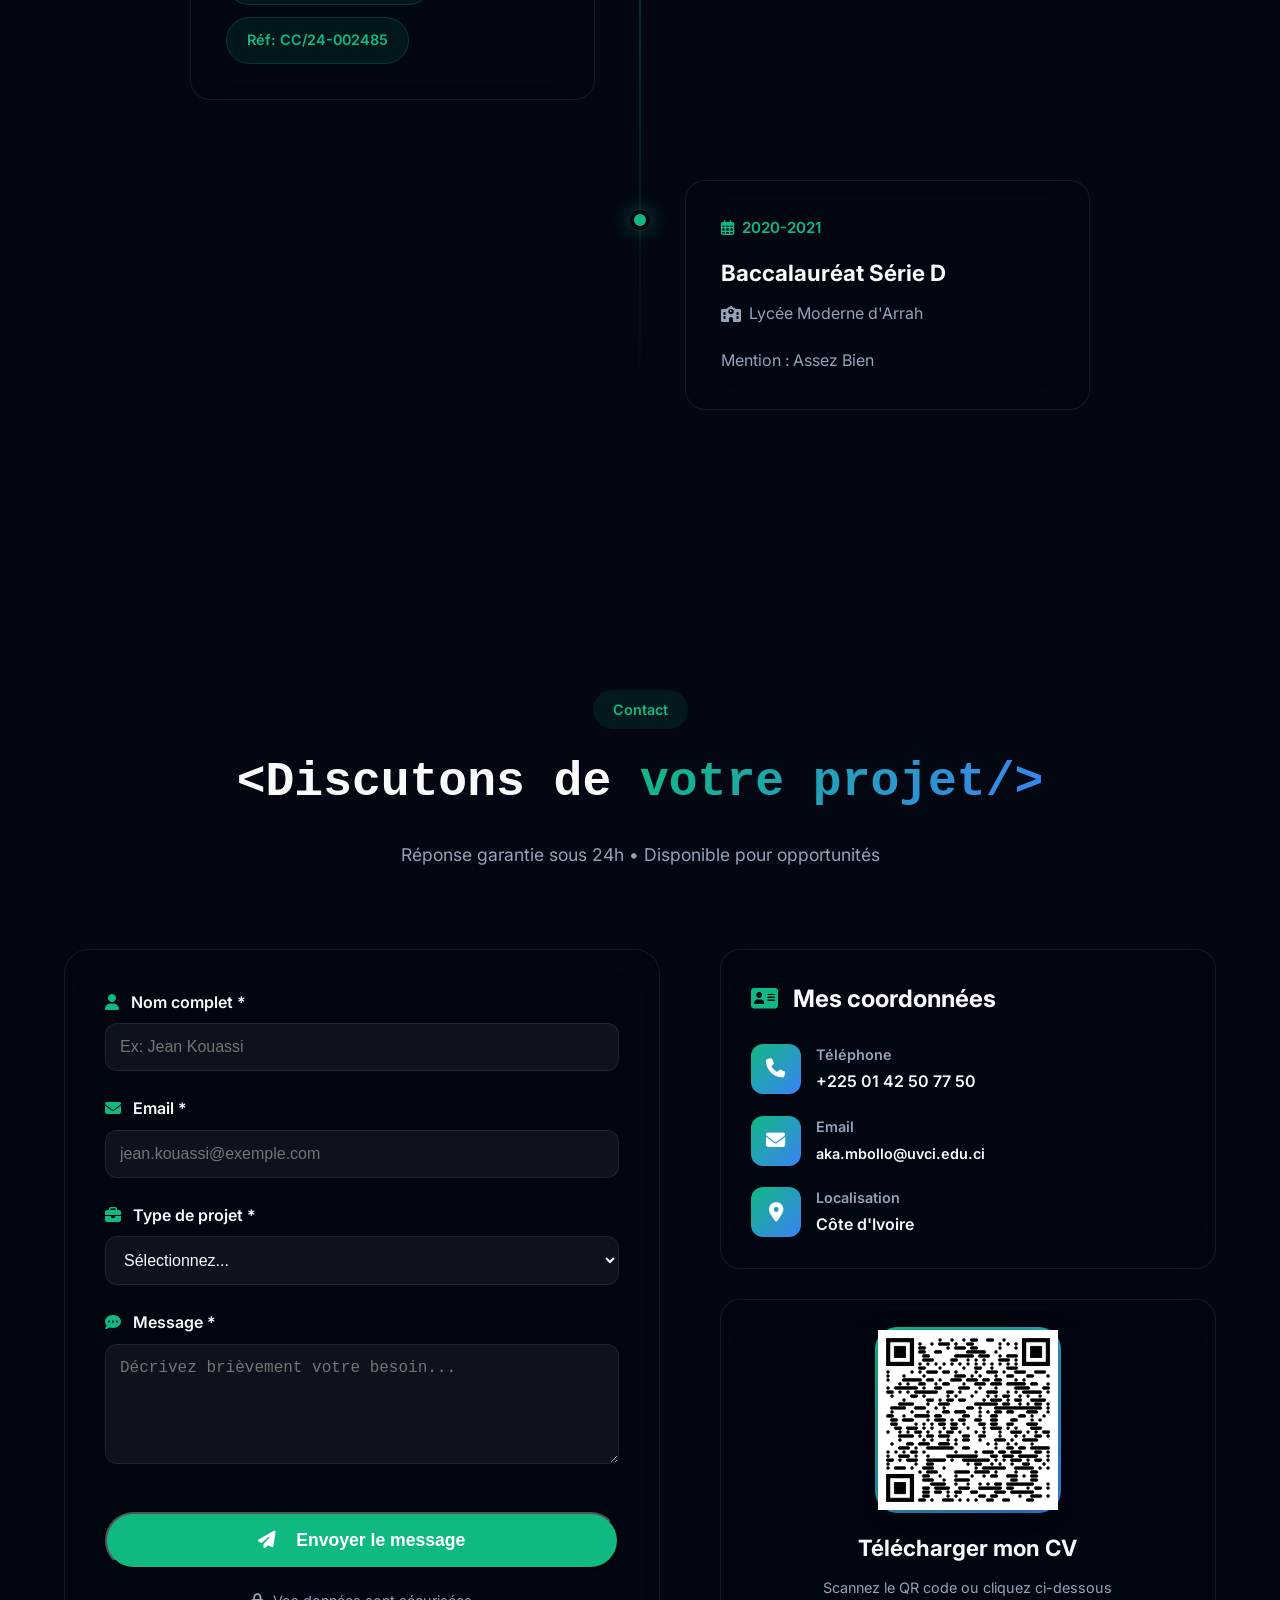
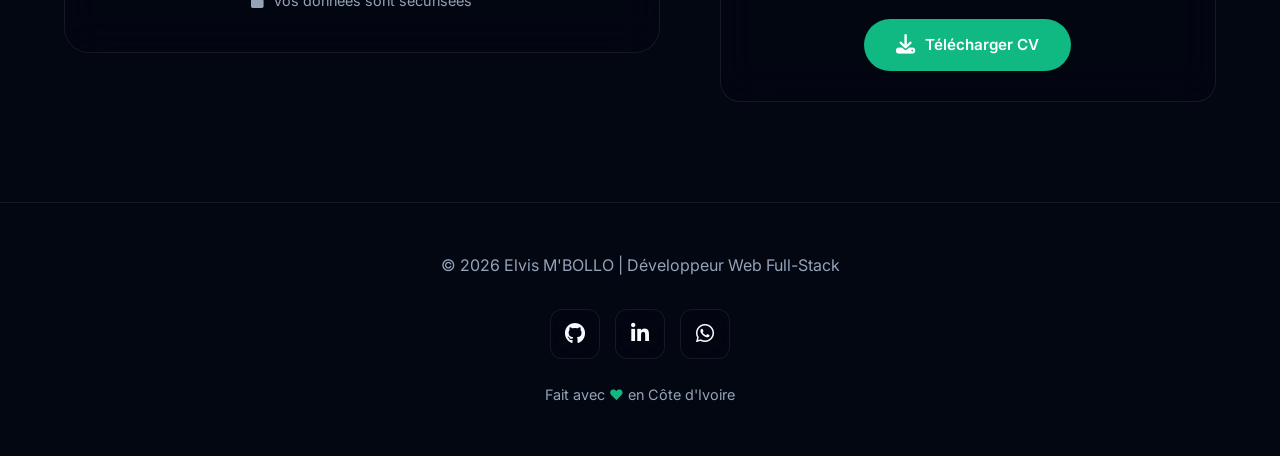
==== commit 421ef5d5: "Add files via upload" ====
--- a/index.html
+++ b/index.html
@@ -844,7 +844,7 @@
                 </div>
                 
                 <div class="project-links-premium">
-                    <a href="https://ecommerce-project-aka.netlify.app/" target="_blank" class="project-link-primary">
+                    <a href="https://ecommerce-aka.netlify.app/" target="_blank" class="project-link-primary">
                         <i class="fas fa-globe"></i>
                         Voir le site
                         <i class="fas fa-arrow-right"></i>
@@ -852,6 +852,81 @@
                 </div>
             </div>
         </div>
+
+        <!-- PROJET : TechFlow (EN LIGNE) -->
+<div class="project-card project-card-premium" data-category="en-ligne">
+    <div class="premium-badge">
+        <i class="fas fa-crown"></i>
+        <span>En production</span>
+    </div>
+
+    <div class="project-image-screenshot">
+        <img src="images/projects/techflow-preview.jpg" 
+             alt="Aperçu TechFlow"
+             loading="lazy">
+        <div class="project-overlay">
+            <div class="live-badge">
+                <i class="fas fa-circle"></i> EN LIGNE
+            </div>
+        </div>
+    </div>
+
+    <div class="project-content">
+        <h3 class="project-title">
+            TechFlow – Site Vitrine Professionnel
+            <i class="fas fa-external-link-alt" 
+               style="font-size: 0.7em; margin-left: 8px; color: var(--primary);"></i>
+        </h3>
+
+        <p class="project-description">
+            Site vitrine moderne destiné à présenter une activité technologique
+            de manière claire et professionnelle.  
+            J’ai conçu l’architecture, intégré les pages dynamiques,
+            optimisé les performances et assuré le déploiement en production.
+        </p>
+
+        <div class="project-stats">
+            <div class="stat">
+                <i class="fas fa-server"></i>
+                <span>Django</span>
+            </div>
+            <div class="stat">
+                <i class="fas fa-paint-brush"></i>
+                <span>UI propre & responsive</span>
+            </div>
+            <div class="stat">
+                <i class="fas fa-rocket"></i>
+                <span>Déployé en production</span>
+            </div>
+        </div>
+
+        <div class="project-progress">
+            <div class="progress-bar-container">
+                <div class="progress-bar" style="width: 100%;">
+                    Avancement : 100%
+                </div>
+            </div>
+        </div>
+
+        <div class="project-tech">
+            <span class="tech-tag tech-tag-premium">Python / Django</span>
+            <span class="tech-tag tech-tag-premium">HTML / Tailwind CSS</span>
+            <span class="tech-tag tech-tag-premium">JavaScript</span>
+            <span class="tech-tag tech-tag-premium">PythonAnywhere</span>
+        </div>
+
+        <div class="project-links-premium">
+            <a href="https://aka0006.pythonanywhere.com/" 
+               target="_blank" 
+               class="project-link-primary">
+                <i class="fas fa-globe"></i>
+                Voir le site
+                <i class="fas fa-arrow-right"></i>
+            </a>
+        </div>
+    </div>
+</div>
+
 
         <!-- PROJET 2 : TerraSafe (EN LIGNE) -->
         <div class="project-card project-card-premium" data-category="en-ligne">
@@ -2081,3 +2156,4 @@
 
 
 </html>
+
